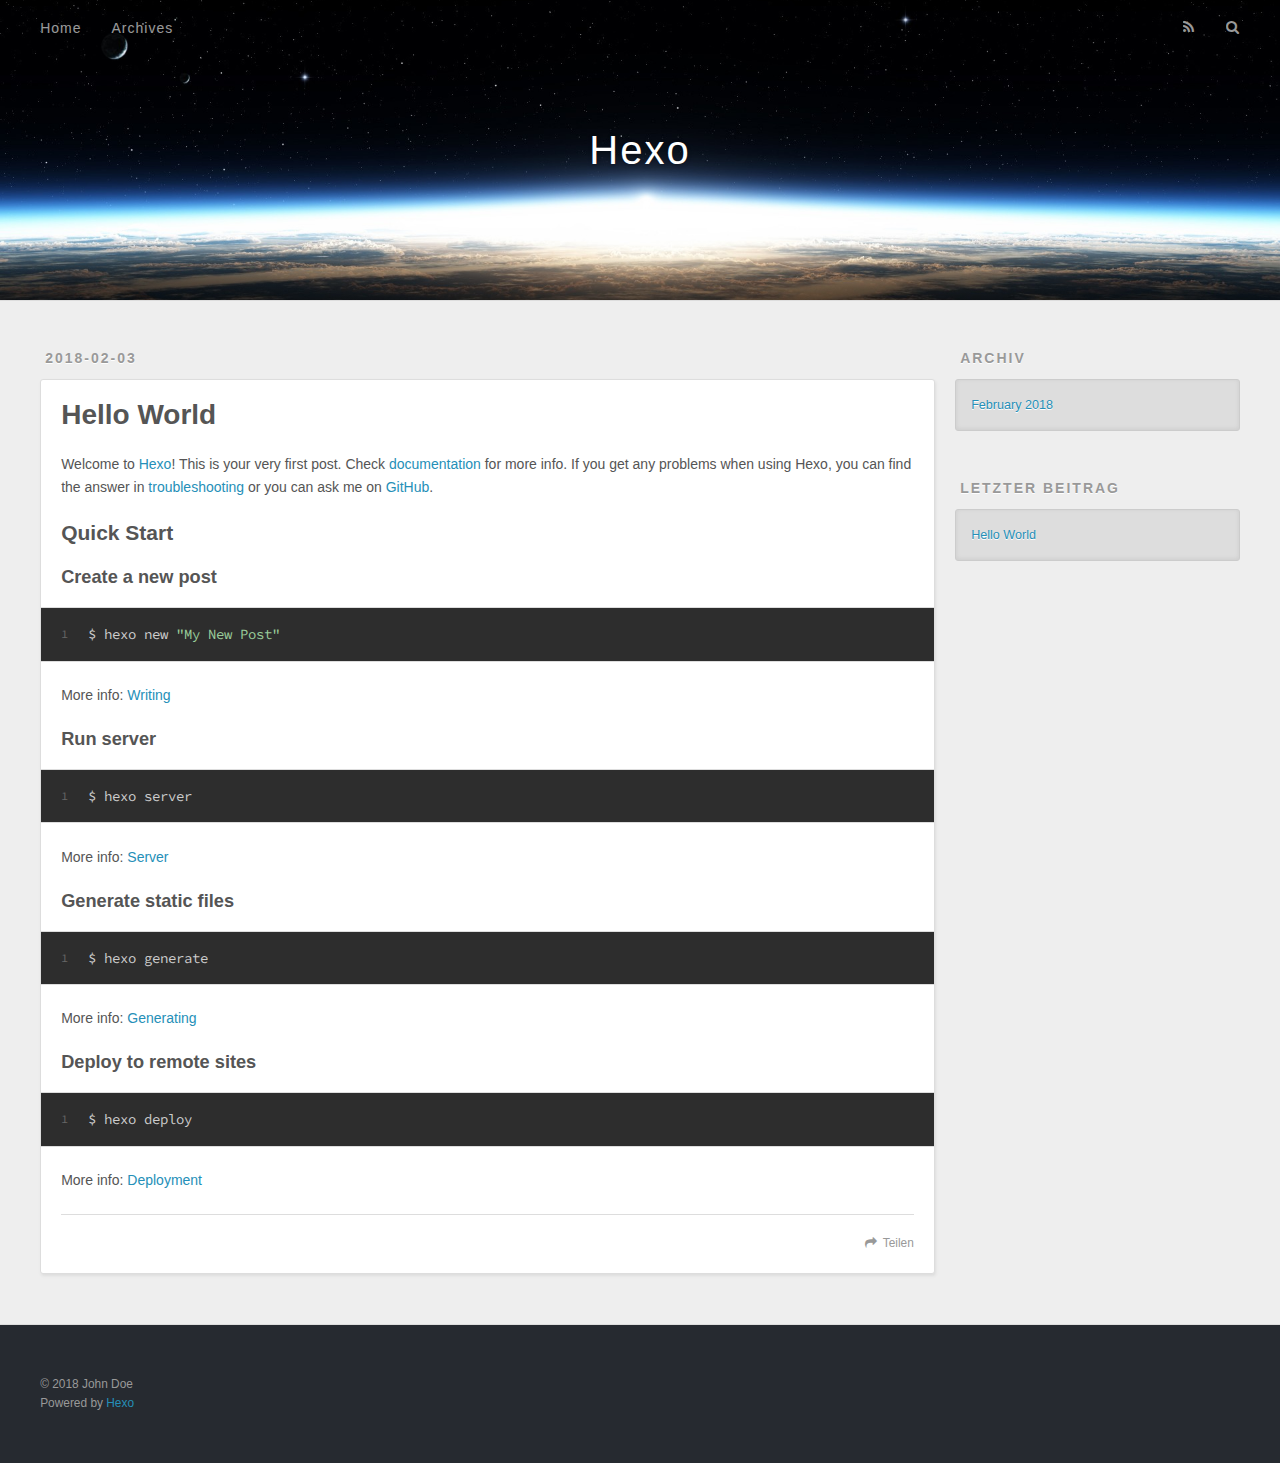
==== index.html @ f06f79c6 "Site updated: 2018-02-03 17:40:08" ====
<!DOCTYPE html>
<html>
<head>
  <meta charset="utf-8">
  

  
  <title>Hexo</title>
  <meta name="viewport" content="width=device-width, initial-scale=1, maximum-scale=1">
  <meta property="og:type" content="website">
<meta property="og:title" content="Hexo">
<meta property="og:url" content="http://yoursite.com/index.html">
<meta property="og:site_name" content="Hexo">
<meta name="twitter:card" content="summary">
<meta name="twitter:title" content="Hexo">
  
    <link rel="alternate" href="/atom.xml" title="Hexo" type="application/atom+xml">
  
  
    <link rel="icon" href="/favicon.png">
  
  
    <link href="//fonts.googleapis.com/css?family=Source+Code+Pro" rel="stylesheet" type="text/css">
  
  <link rel="stylesheet" href="/css/style.css">
</head>

<body>
  <div id="container">
    <div id="wrap">
      <header id="header">
  <div id="banner"></div>
  <div id="header-outer" class="outer">
    <div id="header-title" class="inner">
      <h1 id="logo-wrap">
        <a href="/" id="logo">Hexo</a>
      </h1>
      
    </div>
    <div id="header-inner" class="inner">
      <nav id="main-nav">
        <a id="main-nav-toggle" class="nav-icon"></a>
        
          <a class="main-nav-link" href="/">Home</a>
        
          <a class="main-nav-link" href="/archives">Archives</a>
        
      </nav>
      <nav id="sub-nav">
        
          <a id="nav-rss-link" class="nav-icon" href="/atom.xml" title="RSS Feed"></a>
        
        <a id="nav-search-btn" class="nav-icon" title="Suche"></a>
      </nav>
      <div id="search-form-wrap">
        <form action="//google.com/search" method="get" accept-charset="UTF-8" class="search-form"><input type="search" name="q" class="search-form-input" placeholder="Search"><button type="submit" class="search-form-submit">&#xF002;</button><input type="hidden" name="sitesearch" value="http://yoursite.com"></form>
      </div>
    </div>
  </div>
</header>
      <div class="outer">
        <section id="main">
  
    <article id="post-hello-world" class="article article-type-post" itemscope itemprop="blogPost">
  <div class="article-meta">
    <a href="/2018/02/03/hello-world/" class="article-date">
  <time datetime="2018-02-03T09:20:30.586Z" itemprop="datePublished">2018-02-03</time>
</a>
    
  </div>
  <div class="article-inner">
    
    
      <header class="article-header">
        
  
    <h1 itemprop="name">
      <a class="article-title" href="/2018/02/03/hello-world/">Hello World</a>
    </h1>
  

      </header>
    
    <div class="article-entry" itemprop="articleBody">
      
        <p>Welcome to <a href="https://hexo.io/" target="_blank" rel="noopener">Hexo</a>! This is your very first post. Check <a href="https://hexo.io/docs/" target="_blank" rel="noopener">documentation</a> for more info. If you get any problems when using Hexo, you can find the answer in <a href="https://hexo.io/docs/troubleshooting.html" target="_blank" rel="noopener">troubleshooting</a> or you can ask me on <a href="https://github.com/hexojs/hexo/issues" target="_blank" rel="noopener">GitHub</a>.</p>
<h2 id="Quick-Start"><a href="#Quick-Start" class="headerlink" title="Quick Start"></a>Quick Start</h2><h3 id="Create-a-new-post"><a href="#Create-a-new-post" class="headerlink" title="Create a new post"></a>Create a new post</h3><figure class="highlight bash"><table><tr><td class="gutter"><pre><span class="line">1</span><br></pre></td><td class="code"><pre><span class="line">$ hexo new <span class="string">"My New Post"</span></span><br></pre></td></tr></table></figure>
<p>More info: <a href="https://hexo.io/docs/writing.html" target="_blank" rel="noopener">Writing</a></p>
<h3 id="Run-server"><a href="#Run-server" class="headerlink" title="Run server"></a>Run server</h3><figure class="highlight bash"><table><tr><td class="gutter"><pre><span class="line">1</span><br></pre></td><td class="code"><pre><span class="line">$ hexo server</span><br></pre></td></tr></table></figure>
<p>More info: <a href="https://hexo.io/docs/server.html" target="_blank" rel="noopener">Server</a></p>
<h3 id="Generate-static-files"><a href="#Generate-static-files" class="headerlink" title="Generate static files"></a>Generate static files</h3><figure class="highlight bash"><table><tr><td class="gutter"><pre><span class="line">1</span><br></pre></td><td class="code"><pre><span class="line">$ hexo generate</span><br></pre></td></tr></table></figure>
<p>More info: <a href="https://hexo.io/docs/generating.html" target="_blank" rel="noopener">Generating</a></p>
<h3 id="Deploy-to-remote-sites"><a href="#Deploy-to-remote-sites" class="headerlink" title="Deploy to remote sites"></a>Deploy to remote sites</h3><figure class="highlight bash"><table><tr><td class="gutter"><pre><span class="line">1</span><br></pre></td><td class="code"><pre><span class="line">$ hexo deploy</span><br></pre></td></tr></table></figure>
<p>More info: <a href="https://hexo.io/docs/deployment.html" target="_blank" rel="noopener">Deployment</a></p>

      
    </div>
    <footer class="article-footer">
      <a data-url="http://yoursite.com/2018/02/03/hello-world/" data-id="cjd75q6lb0000qj3st5t9g2oo" class="article-share-link">Teilen</a>
      
      
    </footer>
  </div>
  
</article>


  


</section>
        
          <aside id="sidebar">
  
    

  
    

  
    
  
    
  <div class="widget-wrap">
    <h3 class="widget-title">Archiv</h3>
    <div class="widget">
      <ul class="archive-list"><li class="archive-list-item"><a class="archive-list-link" href="/archives/2018/02/">February 2018</a></li></ul>
    </div>
  </div>


  
    
  <div class="widget-wrap">
    <h3 class="widget-title">letzter Beitrag</h3>
    <div class="widget">
      <ul>
        
          <li>
            <a href="/2018/02/03/hello-world/">Hello World</a>
          </li>
        
      </ul>
    </div>
  </div>

  
</aside>
        
      </div>
      <footer id="footer">
  
  <div class="outer">
    <div id="footer-info" class="inner">
      &copy; 2018 John Doe<br>
      Powered by <a href="http://hexo.io/" target="_blank">Hexo</a>
    </div>
  </div>
</footer>
    </div>
    <nav id="mobile-nav">
  
    <a href="/" class="mobile-nav-link">Home</a>
  
    <a href="/archives" class="mobile-nav-link">Archives</a>
  
</nav>
    

<script src="//ajax.googleapis.com/ajax/libs/jquery/2.0.3/jquery.min.js"></script>


  <link rel="stylesheet" href="/fancybox/jquery.fancybox.css">
  <script src="/fancybox/jquery.fancybox.pack.js"></script>


<script src="/js/script.js"></script>



  </div>
</body>
</html>
---- css/style.css ----
body {
  width: 100%;
}
body:before,
body:after {
  content: "";
  display: table;
}
body:after {
  clear: both;
}
html,
body,
div,
span,
applet,
object,
iframe,
h1,
h2,
h3,
h4,
h5,
h6,
p,
blockquote,
pre,
a,
abbr,
acronym,
address,
big,
cite,
code,
del,
dfn,
em,
img,
ins,
kbd,
q,
s,
samp,
small,
strike,
strong,
sub,
sup,
tt,
var,
dl,
dt,
dd,
ol,
ul,
li,
fieldset,
form,
label,
legend,
table,
caption,
tbody,
tfoot,
thead,
tr,
th,
td {
  margin: 0;
  padding: 0;
  border: 0;
  outline: 0;
  font-weight: inherit;
  font-style: inherit;
  font-family: inherit;
  font-size: 100%;
  vertical-align: baseline;
}
body {
  line-height: 1;
  color: #000;
  background: #fff;
}
ol,
ul {
  list-style: none;
}
table {
  border-collapse: separate;
  border-spacing: 0;
  vertical-align: middle;
}
caption,
th,
td {
  text-align: left;
  font-weight: normal;
  vertical-align: middle;
}
a img {
  border: none;
}
input,
button {
  margin: 0;
  padding: 0;
}
input::-moz-focus-inner,
button::-moz-focus-inner {
  border: 0;
  padding: 0;
}
@font-face {
  font-family: FontAwesome;
  font-style: normal;
  font-weight: normal;
  src: url("fonts/fontawesome-webfont.eot?v=#4.0.3");
  src: url("fonts/fontawesome-webfont.eot?#iefix&v=#4.0.3") format("embedded-opentype"), url("fonts/fontawesome-webfont.woff?v=#4.0.3") format("woff"), url("fonts/fontawesome-webfont.ttf?v=#4.0.3") format("truetype"), url("fonts/fontawesome-webfont.svg#fontawesomeregular?v=#4.0.3") format("svg");
}
html,
body,
#container {
  height: 100%;
}
body {
  background: #eee;
  font: 14px -apple-system, BlinkMacSystemFont, "Segoe UI", "Roboto", "Oxygen", "Ubuntu", "Cantarell", "Fira Sans", "Droid Sans", "Helvetica Neue", sans-serif;
  -webkit-text-size-adjust: 100%;
}
.outer {
  max-width: 1220px;
  margin: 0 auto;
  padding: 0 20px;
}
.outer:before,
.outer:after {
  content: "";
  display: table;
}
.outer:after {
  clear: both;
}
.inner {
  display: inline;
  float: left;
  width: 98.33333333333333%;
  margin: 0 0.833333333333333%;
}
.left,
.alignleft {
  float: left;
}
.right,
.alignright {
  float: right;
}
.clear {
  clear: both;
}
#container {
  position: relative;
}
.mobile-nav-on {
  overflow: hidden;
}
#wrap {
  height: 100%;
  width: 100%;
  position: absolute;
  top: 0;
  left: 0;
  -webkit-transition: 0.2s ease-out;
  -moz-transition: 0.2s ease-out;
  -ms-transition: 0.2s ease-out;
  transition: 0.2s ease-out;
  z-index: 1;
  background: #eee;
}
.mobile-nav-on #wrap {
  left: 280px;
}
@media screen and (min-width: 768px) {
  #main {
    display: inline;
    float: left;
    width: 73.33333333333333%;
    margin: 0 0.833333333333333%;
  }
}
.article-date,
.article-category-link,
.archive-year,
.widget-title {
  text-decoration: none;
  text-transform: uppercase;
  letter-spacing: 2px;
  color: #999;
  margin-bottom: 1em;
  margin-left: 5px;
  line-height: 1em;
  text-shadow: 0 1px #fff;
  font-weight: bold;
}
.article-inner,
.archive-article-inner {
  background: #fff;
  -webkit-box-shadow: 1px 2px 3px #ddd;
  box-shadow: 1px 2px 3px #ddd;
  border: 1px solid #ddd;
  border-radius: 3px;
}
.article-entry h1,
.widget h1 {
  font-size: 2em;
}
.article-entry h2,
.widget h2 {
  font-size: 1.5em;
}
.article-entry h3,
.widget h3 {
  font-size: 1.3em;
}
.article-entry h4,
.widget h4 {
  font-size: 1.2em;
}
.article-entry h5,
.widget h5 {
  font-size: 1em;
}
.article-entry h6,
.widget h6 {
  font-size: 1em;
  color: #999;
}
.article-entry hr,
.widget hr {
  border: 1px dashed #ddd;
}
.article-entry strong,
.widget strong {
  font-weight: bold;
}
.article-entry em,
.widget em,
.article-entry cite,
.widget cite {
  font-style: italic;
}
.article-entry sup,
.widget sup,
.article-entry sub,
.widget sub {
  font-size: 0.75em;
  line-height: 0;
  position: relative;
  vertical-align: baseline;
}
.article-entry sup,
.widget sup {
  top: -0.5em;
}
.article-entry sub,
.widget sub {
  bottom: -0.2em;
}
.article-entry small,
.widget small {
  font-size: 0.85em;
}
.article-entry acronym,
.widget acronym,
.article-entry abbr,
.widget abbr {
  border-bottom: 1px dotted;
}
.article-entry ul,
.widget ul,
.article-entry ol,
.widget ol,
.article-entry dl,
.widget dl {
  margin: 0 20px;
  line-height: 1.6em;
}
.article-entry ul ul,
.widget ul ul,
.article-entry ol ul,
.widget ol ul,
.article-entry ul ol,
.widget ul ol,
.article-entry ol ol,
.widget ol ol {
  margin-top: 0;
  margin-bottom: 0;
}
.article-entry ul,
.widget ul {
  list-style: disc;
}
.article-entry ol,
.widget ol {
  list-style: decimal;
}
.article-entry dt,
.widget dt {
  font-weight: bold;
}
#header {
  height: 300px;
  position: relative;
  border-bottom: 1px solid #ddd;
}
#header:before,
#header:after {
  content: "";
  position: absolute;
  left: 0;
  right: 0;
  height: 40px;
}
#header:before {
  top: 0;
  background: -webkit-linear-gradient(rgba(0,0,0,0.2), transparent);
  background: -moz-linear-gradient(rgba(0,0,0,0.2), transparent);
  background: -ms-linear-gradient(rgba(0,0,0,0.2), transparent);
  background: linear-gradient(rgba(0,0,0,0.2), transparent);
}
#header:after {
  bottom: 0;
  background: -webkit-linear-gradient(transparent, rgba(0,0,0,0.2));
  background: -moz-linear-gradient(transparent, rgba(0,0,0,0.2));
  background: -ms-linear-gradient(transparent, rgba(0,0,0,0.2));
  background: linear-gradient(transparent, rgba(0,0,0,0.2));
}
#header-outer {
  height: 100%;
  position: relative;
}
#header-inner {
  position: relative;
  overflow: hidden;
}
#banner {
  position: absolute;
  top: 0;
  left: 0;
  width: 100%;
  height: 100%;
  background: url("images/banner.jpg") center #000;
  -webkit-background-size: cover;
  -moz-background-size: cover;
  background-size: cover;
  z-index: -1;
}
#header-title {
  text-align: center;
  height: 40px;
  position: absolute;
  top: 50%;
  left: 0;
  margin-top: -20px;
}
#logo,
#subtitle {
  text-decoration: none;
  color: #fff;
  font-weight: 300;
  text-shadow: 0 1px 4px rgba(0,0,0,0.3);
}
#logo {
  font-size: 40px;
  line-height: 40px;
  letter-spacing: 2px;
}
#subtitle {
  font-size: 16px;
  line-height: 16px;
  letter-spacing: 1px;
}
#subtitle-wrap {
  margin-top: 16px;
}
#main-nav {
  float: left;
  margin-left: -15px;
}
.nav-icon,
.main-nav-link {
  float: left;
  color: #fff;
  opacity: 0.6;
  text-decoration: none;
  text-shadow: 0 1px rgba(0,0,0,0.2);
  -webkit-transition: opacity 0.2s;
  -moz-transition: opacity 0.2s;
  -ms-transition: opacity 0.2s;
  transition: opacity 0.2s;
  display: block;
  padding: 20px 15px;
}
.nav-icon:hover,
.main-nav-link:hover {
  opacity: 1;
}
.nav-icon {
  font-family: FontAwesome;
  text-align: center;
  font-size: 14px;
  width: 14px;
  height: 14px;
  padding: 20px 15px;
  position: relative;
  cursor: pointer;
}
.main-nav-link {
  font-weight: 300;
  letter-spacing: 1px;
}
@media screen and (max-width: 479px) {
  .main-nav-link {
    display: none;
  }
}
#main-nav-toggle {
  display: none;
}
#main-nav-toggle:before {
  content: "\f0c9";
}
@media screen and (max-width: 479px) {
  #main-nav-toggle {
    display: block;
  }
}
#sub-nav {
  float: right;
  margin-right: -15px;
}
#nav-rss-link:before {
  content: "\f09e";
}
#nav-search-btn:before {
  content: "\f002";
}
#search-form-wrap {
  position: absolute;
  top: 15px;
  width: 150px;
  height: 30px;
  right: -150px;
  opacity: 0;
  -webkit-transition: 0.2s ease-out;
  -moz-transition: 0.2s ease-out;
  -ms-transition: 0.2s ease-out;
  transition: 0.2s ease-out;
}
#search-form-wrap.on {
  opacity: 1;
  right: 0;
}
@media screen and (max-width: 479px) {
  #search-form-wrap {
    width: 100%;
    right: -100%;
  }
}
.search-form {
  position: absolute;
  top: 0;
  left: 0;
  right: 0;
  background: #fff;
  padding: 5px 15px;
  border-radius: 15px;
  -webkit-box-shadow: 0 0 10px rgba(0,0,0,0.3);
  box-shadow: 0 0 10px rgba(0,0,0,0.3);
}
.search-form-input {
  border: none;
  background: none;
  color: #555;
  width: 100%;
  font: 13px -apple-system, BlinkMacSystemFont, "Segoe UI", "Roboto", "Oxygen", "Ubuntu", "Cantarell", "Fira Sans", "Droid Sans", "Helvetica Neue", sans-serif;
  outline: none;
}
.search-form-input::-webkit-search-results-decoration,
.search-form-input::-webkit-search-cancel-button {
  -webkit-appearance: none;
}
.search-form-submit {
  position: absolute;
  top: 50%;
  right: 10px;
  margin-top: -7px;
  font: 13px FontAwesome;
  border: none;
  background: none;
  color: #bbb;
  cursor: pointer;
}
.search-form-submit:hover,
.search-form-submit:focus {
  color: #777;
}
.article {
  margin: 50px 0;
}
.article-inner {
  overflow: hidden;
}
.article-meta:before,
.article-meta:after {
  content: "";
  display: table;
}
.article-meta:after {
  clear: both;
}
.article-date {
  float: left;
}
.article-category {
  float: left;
  line-height: 1em;
  color: #ccc;
  text-shadow: 0 1px #fff;
  margin-left: 8px;
}
.article-category:before {
  content: "\2022";
}
.article-category-link {
  margin: 0 12px 1em;
}
.article-header {
  padding: 20px 20px 0;
}
.article-title {
  text-decoration: none;
  font-size: 2em;
  font-weight: bold;
  color: #555;
  line-height: 1.1em;
  -webkit-transition: color 0.2s;
  -moz-transition: color 0.2s;
  -ms-transition: color 0.2s;
  transition: color 0.2s;
}
a.article-title:hover {
  color: #258fb8;
}
.article-entry {
  color: #555;
  padding: 0 20px;
}
.article-entry:before,
.article-entry:after {
  content: "";
  display: table;
}
.article-entry:after {
  clear: both;
}
.article-entry p,
.article-entry table {
  line-height: 1.6em;
  margin: 1.6em 0;
}
.article-entry h1,
.article-entry h2,
.article-entry h3,
.article-entry h4,
.article-entry h5,
.article-entry h6 {
  font-weight: bold;
}
.article-entry h1,
.article-entry h2,
.article-entry h3,
.article-entry h4,
.article-entry h5,
.article-entry h6 {
  line-height: 1.1em;
  margin: 1.1em 0;
}
.article-entry a {
  color: #258fb8;
  text-decoration: none;
}
.article-entry a:hover {
  text-decoration: underline;
}
.article-entry ul,
.article-entry ol,
.article-entry dl {
  margin-top: 1.6em;
  margin-bottom: 1.6em;
}
.article-entry img,
.article-entry video {
  max-width: 100%;
  height: auto;
  display: block;
  margin: auto;
}
.article-entry iframe {
  border: none;
}
.article-entry table {
  width: 100%;
  border-collapse: collapse;
  border-spacing: 0;
}
.article-entry th {
  font-weight: bold;
  border-bottom: 3px solid #ddd;
  padding-bottom: 0.5em;
}
.article-entry td {
  border-bottom: 1px solid #ddd;
  padding: 10px 0;
}
.article-entry blockquote {
  font-family: Georgia, "Times New Roman", serif;
  font-size: 1.4em;
  margin: 1.6em 20px;
  text-align: center;
}
.article-entry blockquote footer {
  font-size: 14px;
  margin: 1.6em 0;
  font-family: -apple-system, BlinkMacSystemFont, "Segoe UI", "Roboto", "Oxygen", "Ubuntu", "Cantarell", "Fira Sans", "Droid Sans", "Helvetica Neue", sans-serif;
}
.article-entry blockquote footer cite:before {
  content: "—";
  padding: 0 0.5em;
}
.article-entry .pullquote {
  text-align: left;
  width: 45%;
  margin: 0;
}
.article-entry .pullquote.left {
  margin-left: 0.5em;
  margin-right: 1em;
}
.article-entry .pullquote.right {
  margin-right: 0.5em;
  margin-left: 1em;
}
.article-entry .caption {
  color: #999;
  display: block;
  font-size: 0.9em;
  margin-top: 0.5em;
  position: relative;
  text-align: center;
}
.article-entry .video-container {
  position: relative;
  padding-top: 56.25%;
  height: 0;
  overflow: hidden;
}
.article-entry .video-container iframe,
.article-entry .video-container object,
.article-entry .video-container embed {
  position: absolute;
  top: 0;
  left: 0;
  width: 100%;
  height: 100%;
  margin-top: 0;
}
.article-more-link a {
  display: inline-block;
  line-height: 1em;
  padding: 6px 15px;
  border-radius: 15px;
  background: #eee;
  color: #999;
  text-shadow: 0 1px #fff;
  text-decoration: none;
}
.article-more-link a:hover {
  background: #258fb8;
  color: #fff;
  text-decoration: none;
  text-shadow: 0 1px #1e7293;
}
.article-footer {
  font-size: 0.85em;
  line-height: 1.6em;
  border-top: 1px solid #ddd;
  padding-top: 1.6em;
  margin: 0 20px 20px;
}
.article-footer:before,
.article-footer:after {
  content: "";
  display: table;
}
.article-footer:after {
  clear: both;
}
.article-footer a {
  color: #999;
  text-decoration: none;
}
.article-footer a:hover {
  color: #555;
}
.article-tag-list-item {
  float: left;
  margin-right: 10px;
}
.article-tag-list-link:before {
  content: "#";
}
.article-comment-link {
  float: right;
}
.article-comment-link:before {
  content: "\f075";
  font-family: FontAwesome;
  padding-right: 8px;
}
.article-share-link {
  cursor: pointer;
  float: right;
  margin-left: 20px;
}
.article-share-link:before {
  content: "\f064";
  font-family: FontAwesome;
  padding-right: 6px;
}
#article-nav {
  position: relative;
}
#article-nav:before,
#article-nav:after {
  content: "";
  display: table;
}
#article-nav:after {
  clear: both;
}
@media screen and (min-width: 768px) {
  #article-nav {
    margin: 50px 0;
  }
  #article-nav:before {
    width: 8px;
    height: 8px;
    position: absolute;
    top: 50%;
    left: 50%;
    margin-top: -4px;
    margin-left: -4px;
    content: "";
    border-radius: 50%;
    background: #ddd;
    -webkit-box-shadow: 0 1px 2px #fff;
    box-shadow: 0 1px 2px #fff;
  }
}
.article-nav-link-wrap {
  text-decoration: none;
  text-shadow: 0 1px #fff;
  color: #999;
  -webkit-box-sizing: border-box;
  -moz-box-sizing: border-box;
  box-sizing: border-box;
  margin-top: 50px;
  text-align: center;
  display: block;
}
.article-nav-link-wrap:hover {
  color: #555;
}
@media screen and (min-width: 768px) {
  .article-nav-link-wrap {
    width: 50%;
    margin-top: 0;
  }
}
@media screen and (min-width: 768px) {
  #article-nav-newer {
    float: left;
    text-align: right;
    padding-right: 20px;
  }
}
@media screen and (min-width: 768px) {
  #article-nav-older {
    float: right;
    text-align: left;
    padding-left: 20px;
  }
}
.article-nav-caption {
  text-transform: uppercase;
  letter-spacing: 2px;
  color: #ddd;
  line-height: 1em;
  font-weight: bold;
}
#article-nav-newer .article-nav-caption {
  margin-right: -2px;
}
.article-nav-title {
  font-size: 0.85em;
  line-height: 1.6em;
  margin-top: 0.5em;
}
.article-share-box {
  position: absolute;
  display: none;
  background: #fff;
  -webkit-box-shadow: 1px 2px 10px rgba(0,0,0,0.2);
  box-shadow: 1px 2px 10px rgba(0,0,0,0.2);
  border-radius: 3px;
  margin-left: -145px;
  overflow: hidden;
  z-index: 1;
}
.article-share-box.on {
  display: block;
}
.article-share-input {
  width: 100%;
  background: none;
  -webkit-box-sizing: border-box;
  -moz-box-sizing: border-box;
  box-sizing: border-box;
  font: 14px -apple-system, BlinkMacSystemFont, "Segoe UI", "Roboto", "Oxygen", "Ubuntu", "Cantarell", "Fira Sans", "Droid Sans", "Helvetica Neue", sans-serif;
  padding: 0 15px;
  color: #555;
  outline: none;
  border: 1px solid #ddd;
  border-radius: 3px 3px 0 0;
  height: 36px;
  line-height: 36px;
}
.article-share-links {
  background: #eee;
}
.article-share-links:before,
.article-share-links:after {
  content: "";
  display: table;
}
.article-share-links:after {
  clear: both;
}
.article-share-twitter,
.article-share-facebook,
.article-share-pinterest,
.article-share-google {
  width: 50px;
  height: 36px;
  display: block;
  float: left;
  position: relative;
  color: #999;
  text-shadow: 0 1px #fff;
}
.article-share-twitter:before,
.article-share-facebook:before,
.article-share-pinterest:before,
.article-share-google:before {
  font-size: 20px;
  font-family: FontAwesome;
  width: 20px;
  height: 20px;
  position: absolute;
  top: 50%;
  left: 50%;
  margin-top: -10px;
  margin-left: -10px;
  text-align: center;
}
.article-share-twitter:hover,
.article-share-facebook:hover,
.article-share-pinterest:hover,
.article-share-google:hover {
  color: #fff;
}
.article-share-twitter:before {
  content: "\f099";
}
.article-share-twitter:hover {
  background: #00aced;
  text-shadow: 0 1px #008abe;
}
.article-share-facebook:before {
  content: "\f09a";
}
.article-share-facebook:hover {
  background: #3b5998;
  text-shadow: 0 1px #2f477a;
}
.article-share-pinterest:before {
  content: "\f0d2";
}
.article-share-pinterest:hover {
  background: #cb2027;
  text-shadow: 0 1px #a21a1f;
}
.article-share-google:before {
  content: "\f0d5";
}
.article-share-google:hover {
  background: #dd4b39;
  text-shadow: 0 1px #be3221;
}
.article-gallery {
  background: #000;
  position: relative;
}
.article-gallery-photos {
  position: relative;
  overflow: hidden;
}
.article-gallery-img {
  display: none;
  max-width: 100%;
}
.article-gallery-img:first-child {
  display: block;
}
.article-gallery-img.loaded {
  position: absolute;
  display: block;
}
.article-gallery-img img {
  display: block;
  max-width: 100%;
  margin: 0 auto;
}
#comments {
  background: #fff;
  -webkit-box-shadow: 1px 2px 3px #ddd;
  box-shadow: 1px 2px 3px #ddd;
  padding: 20px;
  border: 1px solid #ddd;
  border-radius: 3px;
  margin: 50px 0;
}
#comments a {
  color: #258fb8;
}
.archives-wrap {
  margin: 50px 0;
}
.archives:before,
.archives:after {
  content: "";
  display: table;
}
.archives:after {
  clear: both;
}
.archive-year-wrap {
  margin-bottom: 1em;
}
.archives {
  -webkit-column-gap: 10px;
  -moz-column-gap: 10px;
  column-gap: 10px;
}
@media screen and (min-width: 480px) and (max-width: 767px) {
  .archives {
    -webkit-column-count: 2;
    -moz-column-count: 2;
    column-count: 2;
  }
}
@media screen and (min-width: 768px) {
  .archives {
    -webkit-column-count: 3;
    -moz-column-count: 3;
    column-count: 3;
  }
}
.archive-article {
  -webkit-column-break-inside: avoid;
  page-break-inside: avoid;
  overflow: hidden;
  break-inside: avoid-column;
}
.archive-article-inner {
  padding: 10px;
  margin-bottom: 15px;
}
.archive-article-title {
  text-decoration: none;
  font-weight: bold;
  color: #555;
  -webkit-transition: color 0.2s;
  -moz-transition: color 0.2s;
  -ms-transition: color 0.2s;
  transition: color 0.2s;
  line-height: 1.6em;
}
.archive-article-title:hover {
  color: #258fb8;
}
.archive-article-footer {
  margin-top: 1em;
}
.archive-article-date {
  color: #999;
  text-decoration: none;
  font-size: 0.85em;
  line-height: 1em;
  margin-bottom: 0.5em;
  display: block;
}
#page-nav {
  margin: 50px auto;
  background: #fff;
  -webkit-box-shadow: 1px 2px 3px #ddd;
  box-shadow: 1px 2px 3px #ddd;
  border: 1px solid #ddd;
  border-radius: 3px;
  text-align: center;
  color: #999;
  overflow: hidden;
}
#page-nav:before,
#page-nav:after {
  content: "";
  display: table;
}
#page-nav:after {
  clear: both;
}
#page-nav a,
#page-nav span {
  padding: 10px 20px;
  line-height: 1;
  height: 2ex;
}
#page-nav a {
  color: #999;
  text-decoration: none;
}
#page-nav a:hover {
  background: #999;
  color: #fff;
}
#page-nav .prev {
  float: left;
}
#page-nav .next {
  float: right;
}
#page-nav .page-number {
  display: inline-block;
}
@media screen and (max-width: 479px) {
  #page-nav .page-number {
    display: none;
  }
}
#page-nav .current {
  color: #555;
  font-weight: bold;
}
#page-nav .space {
  color: #ddd;
}
#footer {
  background: #262a30;
  padding: 50px 0;
  border-top: 1px solid #ddd;
  color: #999;
}
#footer a {
  color: #258fb8;
  text-decoration: none;
}
#footer a:hover {
  text-decoration: underline;
}
#footer-info {
  line-height: 1.6em;
  font-size: 0.85em;
}
.article-entry pre,
.article-entry .highlight {
  background: #2d2d2d;
  margin: 0 -20px;
  padding: 15px 20px;
  border-style: solid;
  border-color: #ddd;
  border-width: 1px 0;
  overflow: auto;
  color: #ccc;
  line-height: 22.400000000000002px;
}
.article-entry .highlight .gutter pre,
.article-entry .gist .gist-file .gist-data .line-numbers {
  color: #666;
  font-size: 0.85em;
}
.article-entry pre,
.article-entry code {
  font-family: "Source Code Pro", Consolas, Monaco, Menlo, Consolas, monospace;
}
.article-entry code {
  background: #eee;
  text-shadow: 0 1px #fff;
  padding: 0 0.3em;
}
.article-entry pre code {
  background: none;
  text-shadow: none;
  padding: 0;
}
.article-entry .highlight pre {
  border: none;
  margin: 0;
  padding: 0;
}
.article-entry .highlight table {
  margin: 0;
  width: auto;
}
.article-entry .highlight td {
  border: none;
  padding: 0;
}
.article-entry .highlight figcaption {
  font-size: 0.85em;
  color: #999;
  line-height: 1em;
  margin-bottom: 1em;
}
.article-entry .highlight figcaption:before,
.article-entry .highlight figcaption:after {
  content: "";
  display: table;
}
.article-entry .highlight figcaption:after {
  clear: both;
}
.article-entry .highlight figcaption a {
  float: right;
}
.article-entry .highlight .gutter pre {
  text-align: right;
  padding-right: 20px;
}
.article-entry .highlight .line {
  height: 22.400000000000002px;
}
.article-entry .highlight .line.marked {
  background: #515151;
}
.article-entry .gist {
  margin: 0 -20px;
  border-style: solid;
  border-color: #ddd;
  border-width: 1px 0;
  background: #2d2d2d;
  padding: 15px 20px 15px 0;
}
.article-entry .gist .gist-file {
  border: none;
  font-family: "Source Code Pro", Consolas, Monaco, Menlo, Consolas, monospace;
  margin: 0;
}
.article-entry .gist .gist-file .gist-data {
  background: none;
  border: none;
}
.article-entry .gist .gist-file .gist-data .line-numbers {
  background: none;
  border: none;
  padding: 0 20px 0 0;
}
.article-entry .gist .gist-file .gist-data .line-data {
  padding: 0 !important;
}
.article-entry .gist .gist-file .highlight {
  margin: 0;
  padding: 0;
  border: none;
}
.article-entry .gist .gist-file .gist-meta {
  background: #2d2d2d;
  color: #999;
  font: 0.85em -apple-system, BlinkMacSystemFont, "Segoe UI", "Roboto", "Oxygen", "Ubuntu", "Cantarell", "Fira Sans", "Droid Sans", "Helvetica Neue", sans-serif;
  text-shadow: 0 0;
  padding: 0;
  margin-top: 1em;
  margin-left: 20px;
}
.article-entry .gist .gist-file .gist-meta a {
  color: #258fb8;
  font-weight: normal;
}
.article-entry .gist .gist-file .gist-meta a:hover {
  text-decoration: underline;
}
pre .comment,
pre .title {
  color: #999;
}
pre .variable,
pre .attribute,
pre .tag,
pre .regexp,
pre .ruby .constant,
pre .xml .tag .title,
pre .xml .pi,
pre .xml .doctype,
pre .html .doctype,
pre .css .id,
pre .css .class,
pre .css .pseudo {
  color: #f2777a;
}
pre .number,
pre .preprocessor,
pre .built_in,
pre .literal,
pre .params,
pre .constant {
  color: #f99157;
}
pre .class,
pre .ruby .class .title,
pre .css .rules .attribute {
  color: #9c9;
}
pre .string,
pre .value,
pre .inheritance,
pre .header,
pre .ruby .symbol,
pre .xml .cdata {
  color: #9c9;
}
pre .css .hexcolor {
  color: #6cc;
}
pre .function,
pre .python .decorator,
pre .python .title,
pre .ruby .function .title,
pre .ruby .title .keyword,
pre .perl .sub,
pre .javascript .title,
pre .coffeescript .title {
  color: #69c;
}
pre .keyword,
pre .javascript .function {
  color: #c9c;
}
@media screen and (max-width: 479px) {
  #mobile-nav {
    position: absolute;
    top: 0;
    left: 0;
    width: 280px;
    height: 100%;
    background: #191919;
    border-right: 1px solid #fff;
  }
}
@media screen and (max-width: 479px) {
  .mobile-nav-link {
    display: block;
    color: #999;
    text-decoration: none;
    padding: 15px 20px;
    font-weight: bold;
  }
  .mobile-nav-link:hover {
    color: #fff;
  }
}
@media screen and (min-width: 768px) {
  #sidebar {
    display: inline;
    float: left;
    width: 23.333333333333332%;
    margin: 0 0.833333333333333%;
  }
}
.widget-wrap {
  margin: 50px 0;
}
.widget {
  color: #777;
  text-shadow: 0 1px #fff;
  background: #ddd;
  -webkit-box-shadow: 0 -1px 4px #ccc inset;
  box-shadow: 0 -1px 4px #ccc inset;
  border: 1px solid #ccc;
  padding: 15px;
  border-radius: 3px;
}
.widget a {
  color: #258fb8;
  text-decoration: none;
}
.widget a:hover {
  text-decoration: underline;
}
.widget ul ul,
.widget ol ul,
.widget dl ul,
.widget ul ol,
.widget ol ol,
.widget dl ol,
.widget ul dl,
.widget ol dl,
.widget dl dl {
  margin-left: 15px;
  list-style: disc;
}
.widget {
  line-height: 1.6em;
  word-wrap: break-word;
  font-size: 0.9em;
}
.widget ul,
.widget ol {
  list-style: none;
  margin: 0;
}
.widget ul ul,
.widget ol ul,
.widget ul ol,
.widget ol ol {
  margin: 0 20px;
}
.widget ul ul,
.widget ol ul {
  list-style: disc;
}
.widget ul ol,
.widget ol ol {
  list-style: decimal;
}
.category-list-count,
.tag-list-count,
.archive-list-count {
  padding-left: 5px;
  color: #999;
  font-size: 0.85em;
}
.category-list-count:before,
.tag-list-count:before,
.archive-list-count:before {
  content: "(";
}
.category-list-count:after,
.tag-list-count:after,
.archive-list-count:after {
  content: ")";
}
.tagcloud a {
  margin-right: 5px;
  display: inline-block;
}
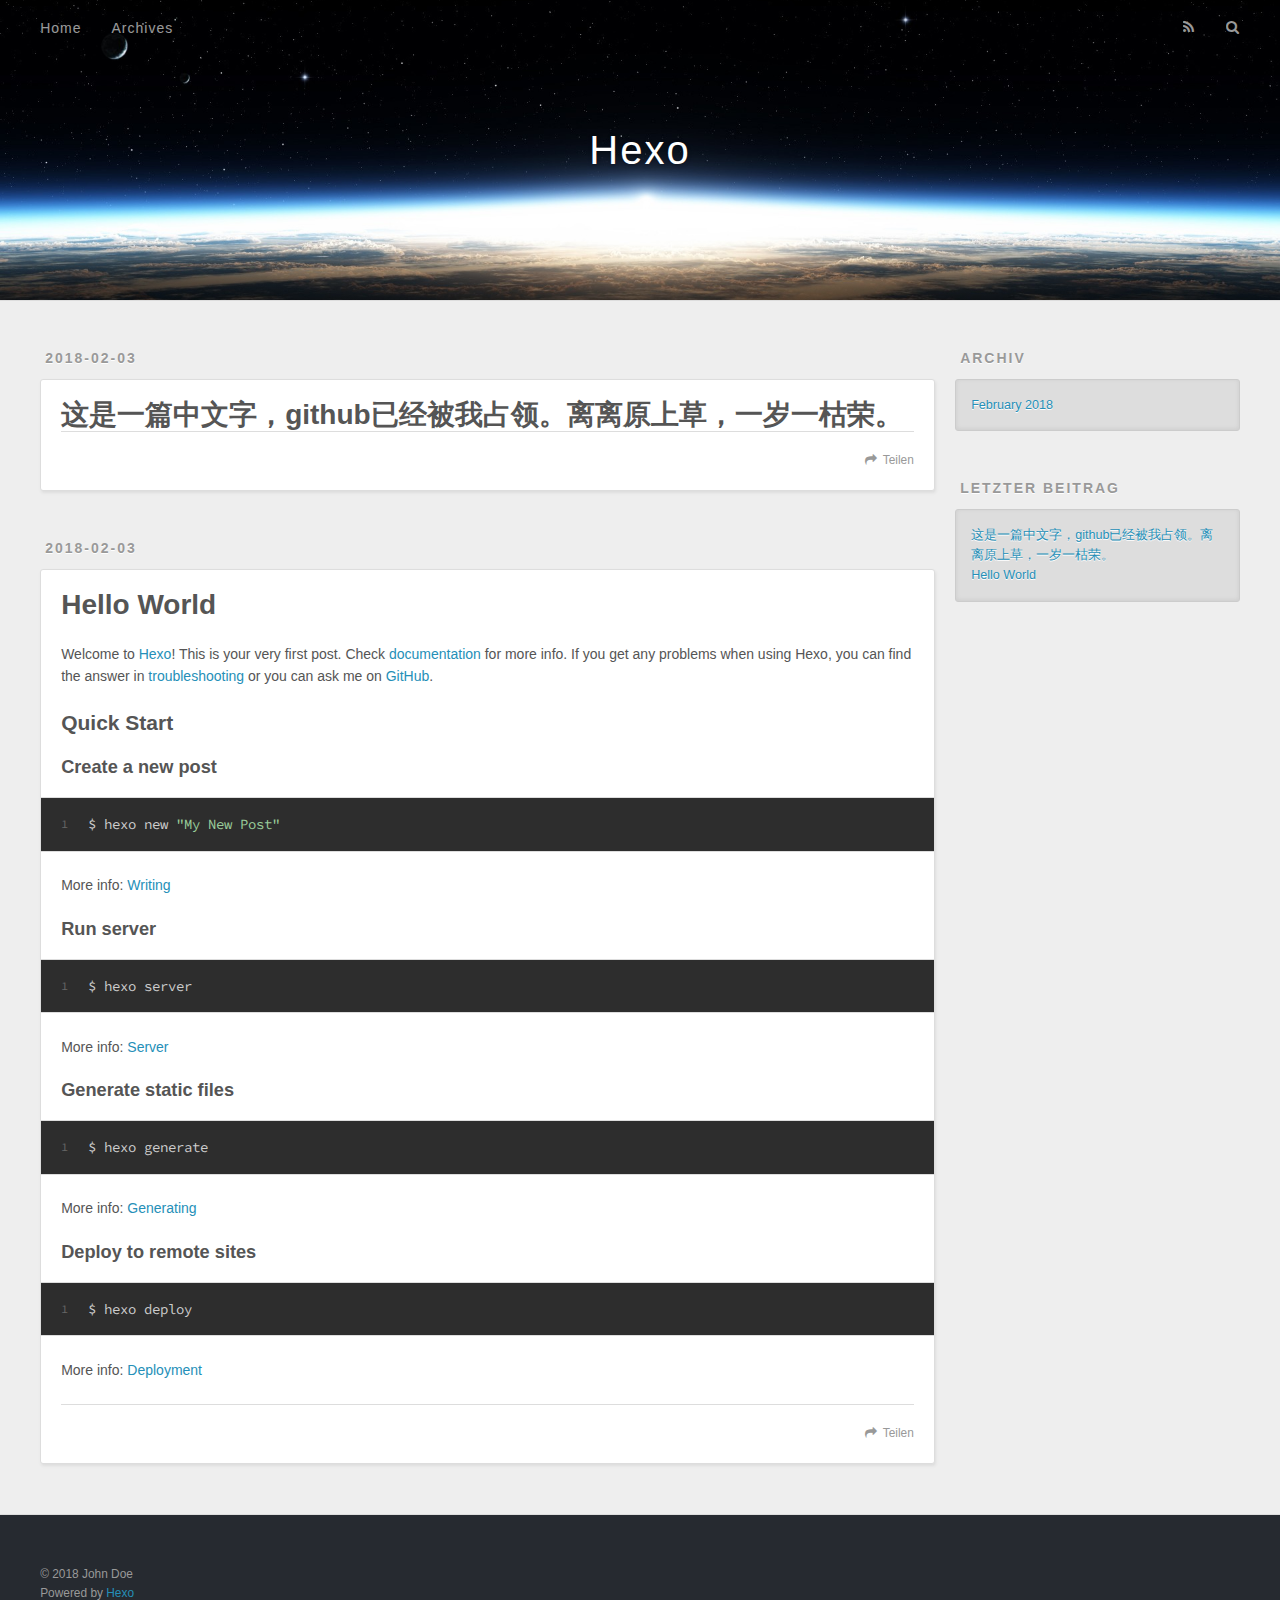
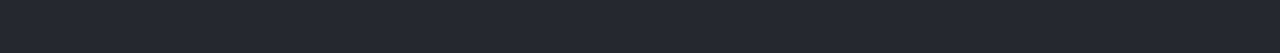
==== commit 9bcabcf8: "Site updated: 2018-02-03 17:43:00" ====
--- a/index.html
+++ b/index.html
@@ -61,6 +61,42 @@
       <div class="outer">
         <section id="main">
   
+    <article id="post-这是一篇中文字，github已经被我占领。离离原上草，一岁一枯荣。" class="article article-type-post" itemscope itemprop="blogPost">
+  <div class="article-meta">
+    <a href="/2018/02/03/这是一篇中文字，github已经被我占领。离离原上草，一岁一枯荣。/" class="article-date">
+  <time datetime="2018-02-03T09:42:41.000Z" itemprop="datePublished">2018-02-03</time>
+</a>
+    
+  </div>
+  <div class="article-inner">
+    
+    
+      <header class="article-header">
+        
+  
+    <h1 itemprop="name">
+      <a class="article-title" href="/2018/02/03/这是一篇中文字，github已经被我占领。离离原上草，一岁一枯荣。/">这是一篇中文字，github已经被我占领。离离原上草，一岁一枯荣。</a>
+    </h1>
+  
+
+      </header>
+    
+    <div class="article-entry" itemprop="articleBody">
+      
+        
+      
+    </div>
+    <footer class="article-footer">
+      <a data-url="http://yoursite.com/2018/02/03/这是一篇中文字，github已经被我占领。离离原上草，一岁一枯荣。/" data-id="cjd76793y0001s93s3skc56w0" class="article-share-link">Teilen</a>
+      
+      
+    </footer>
+  </div>
+  
+</article>
+
+
+  
     <article id="post-hello-world" class="article article-type-post" itemscope itemprop="blogPost">
   <div class="article-meta">
     <a href="/2018/02/03/hello-world/" class="article-date">
@@ -96,7 +132,7 @@
       
     </div>
     <footer class="article-footer">
-      <a data-url="http://yoursite.com/2018/02/03/hello-world/" data-id="cjd75q6lb0000qj3st5t9g2oo" class="article-share-link">Teilen</a>
+      <a data-url="http://yoursite.com/2018/02/03/hello-world/" data-id="cjd76793u0000s93s2qwe32zk" class="article-share-link">Teilen</a>
       
       
     </footer>
@@ -137,6 +173,10 @@
       <ul>
         
           <li>
+            <a href="/2018/02/03/这是一篇中文字，github已经被我占领。离离原上草，一岁一枯荣。/">这是一篇中文字，github已经被我占领。离离原上草，一岁一枯荣。</a>
+          </li>
+        
+          <li>
             <a href="/2018/02/03/hello-world/">Hello World</a>
           </li>
         
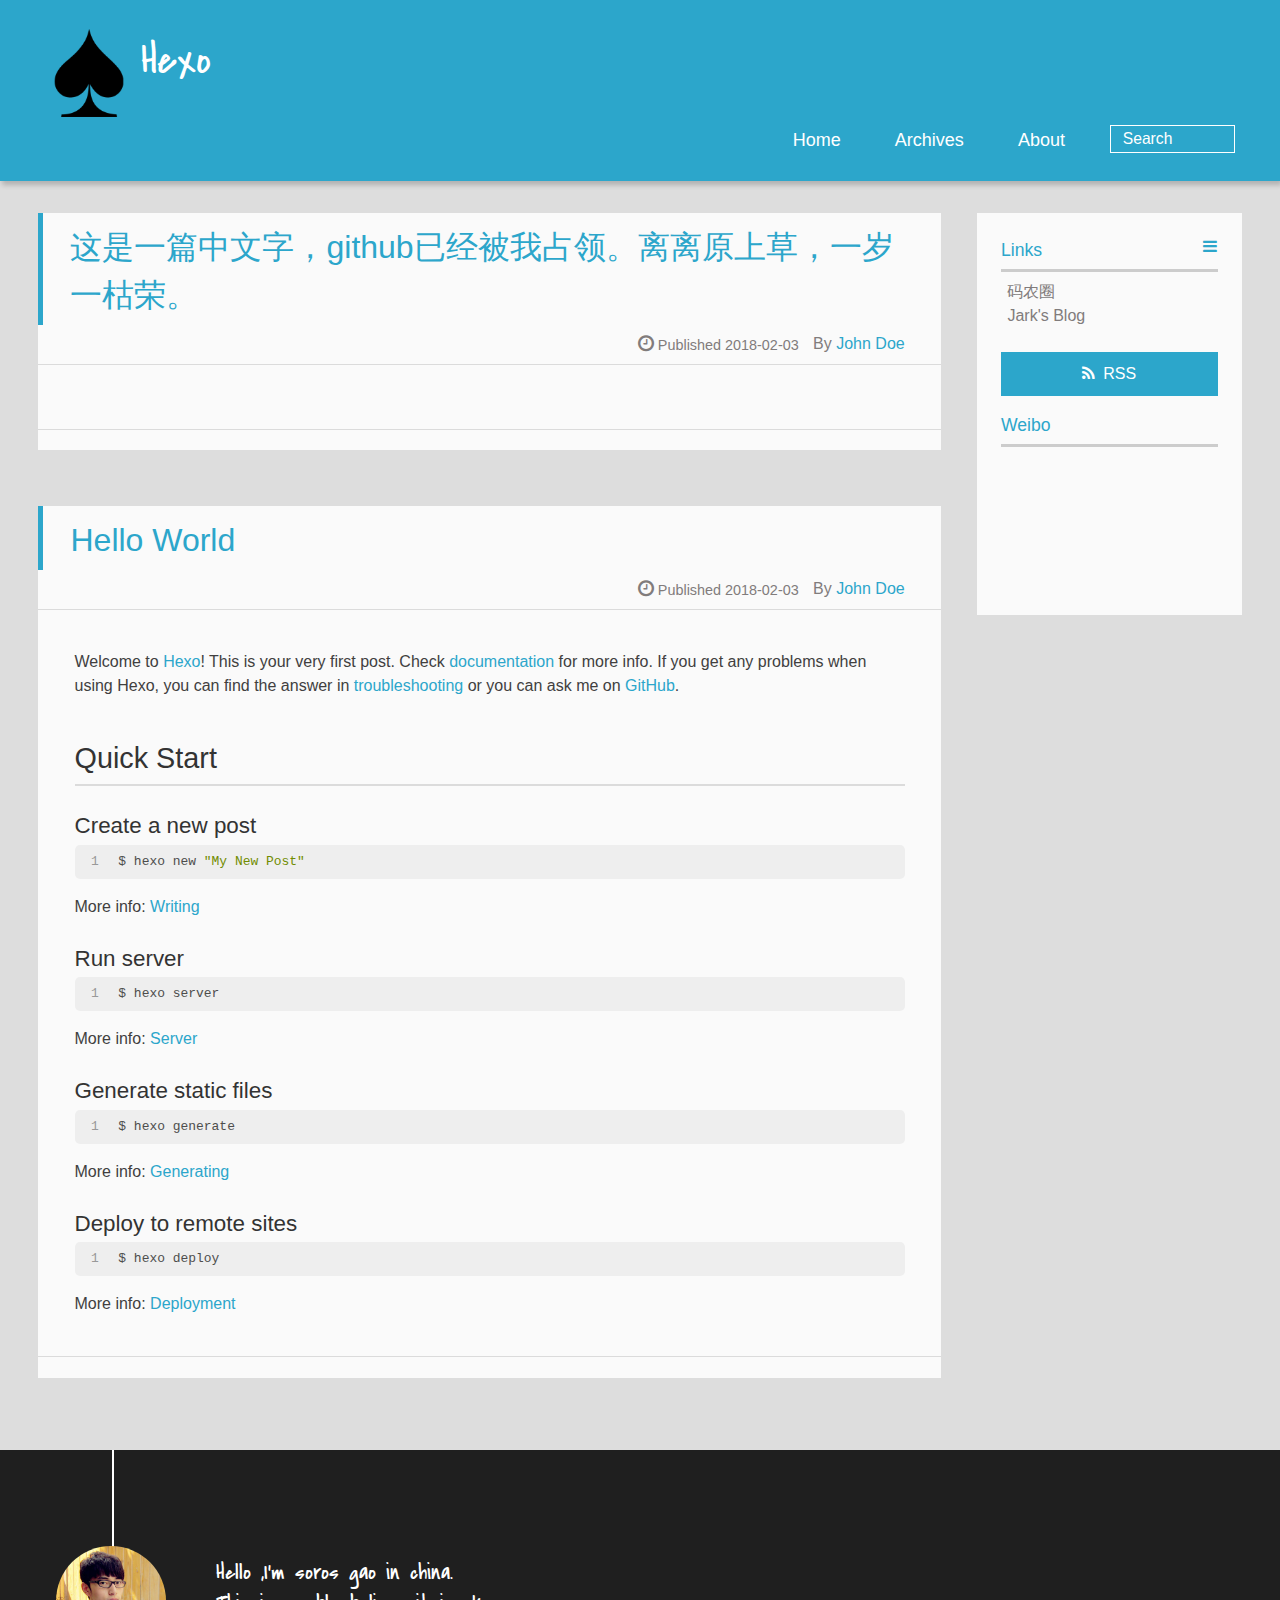
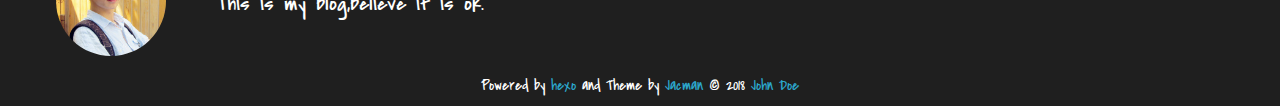
==== commit cd707021: "Site updated: 2018-02-03 22:30:41" ====
--- a/index.html
+++ b/index.html
@@ -1,124 +1,145 @@
-<!DOCTYPE html>
-<html>
+
+ <!DOCTYPE HTML>
+<html >
 <head>
-  <meta charset="utf-8">
-  
-
-  
-  <title>Hexo</title>
-  <meta name="viewport" content="width=device-width, initial-scale=1, maximum-scale=1">
-  <meta property="og:type" content="website">
+  <meta charset="UTF-8">
+  
+    <title>Hexo</title>
+    <meta name="viewport" content="width=device-width, initial-scale=1,user-scalable=no">
+    
+    <meta name="author" content="John Doe">
+    
+
+    
+    <meta property="og:type" content="website">
 <meta property="og:title" content="Hexo">
 <meta property="og:url" content="http://yoursite.com/index.html">
 <meta property="og:site_name" content="Hexo">
 <meta name="twitter:card" content="summary">
 <meta name="twitter:title" content="Hexo">
-  
-    <link rel="alternate" href="/atom.xml" title="Hexo" type="application/atom+xml">
-  
-  
-    <link rel="icon" href="/favicon.png">
-  
-  
-    <link href="//fonts.googleapis.com/css?family=Source+Code+Pro" rel="stylesheet" type="text/css">
-  
-  <link rel="stylesheet" href="/css/style.css">
+
+    
+    <link rel="alternative" href="/atom.xml" title="Hexo" type="application/atom+xml">
+    
+    
+    <link rel="icon" href="/img/favicon.ico">
+    
+    
+    <link rel="apple-touch-icon" href="/img/jacman.jpg">
+    <link rel="apple-touch-icon-precomposed" href="/img/jacman.jpg">
+    
+    <link rel="stylesheet" href="/css/style.css">
 </head>
 
-<body>
-  <div id="container">
-    <div id="wrap">
-      <header id="header">
-  <div id="banner"></div>
-  <div id="header-outer" class="outer">
-    <div id="header-title" class="inner">
-      <h1 id="logo-wrap">
-        <a href="/" id="logo">Hexo</a>
-      </h1>
+  <body>
+    <header>
       
+<div>
+		
+			<div id="imglogo">
+				<a href="/"><img src="/img/logo.png" alt="Hexo" title="Hexo"/></a>
+			</div>
+			
+			<div id="textlogo">
+				<h1 class="site-name"><a href="/" title="Hexo">Hexo</a></h1>
+				<h2 class="blog-motto"></h2>
+			</div>
+			<div class="navbar"><a class="navbutton navmobile" href="#" title="Menu">
+			</a></div>
+			<nav class="animated">
+				<ul>
+					<ul>
+					 
+						<li><a href="/">Home</a></li>
+					
+						<li><a href="/archives">Archives</a></li>
+					
+						<li><a href="/about">About</a></li>
+					
+					<li>
+ 					
+					<form class="search" action="//google.com/search" method="get" accept-charset="utf-8">
+						<label>Search</label>
+						<input type="search" id="search" name="q" autocomplete="off" maxlength="20" placeholder="Search" />
+						<input type="hidden" name="q" value="site:yoursite.com">
+					</form>
+					
+					</li>
+				</ul>
+			</nav>			
+</div>
+    </header>
+    <div id="container">
+      <div id="main">
+
+   
+    
+    <article class="post-expand post" itemprop="articleBody"> 
+        <header class="article-info clearfix">
+  <h1 itemprop="name">
+    
+      <a href="/2018/02/03/这是一篇中文字，github已经被我占领。离离原上草，一岁一枯荣。/" title="这是一篇中文字，github已经被我占领。离离原上草，一岁一枯荣。" itemprop="url">这是一篇中文字，github已经被我占领。离离原上草，一岁一枯荣。</a>
+  </h1>
+  <p class="article-author">By
+       
+		<a href="/about" title="John Doe" target="_blank" itemprop="author">John Doe</a>
+		
+  <p class="article-time">
+    <time datetime="2018-02-03T09:42:41.000Z" itemprop="datePublished"> Published 2018-02-03</time>
+    
+  </p>
+</header>
+    <div class="article-content">
+        
+        
+        
+        
+        <p class="article-more-link">
+          
+       </p>
     </div>
-    <div id="header-inner" class="inner">
-      <nav id="main-nav">
-        <a id="main-nav-toggle" class="nav-icon"></a>
-        
-          <a class="main-nav-link" href="/">Home</a>
-        
-          <a class="main-nav-link" href="/archives">Archives</a>
-        
-      </nav>
-      <nav id="sub-nav">
-        
-          <a id="nav-rss-link" class="nav-icon" href="/atom.xml" title="RSS Feed"></a>
-        
-        <a id="nav-search-btn" class="nav-icon" title="Suche"></a>
-      </nav>
-      <div id="search-form-wrap">
-        <form action="//google.com/search" method="get" accept-charset="UTF-8" class="search-form"><input type="search" name="q" class="search-form-input" placeholder="Search"><button type="submit" class="search-form-submit">&#xF002;</button><input type="hidden" name="sitesearch" value="http://yoursite.com"></form>
-      </div>
-    </div>
-  </div>
+    <footer class="article-footer clearfix">
+<div class="article-catetags">
+
+
+</div>
+
+
+
+
+<div class="comments-count">
+	
+</div>
+
+</footer>
+
+
+    </article>
+
+
+
+
+
+
+   
+    
+    <article class="post-expand post" itemprop="articleBody"> 
+        <header class="article-info clearfix">
+  <h1 itemprop="name">
+    
+      <a href="/2018/02/03/hello-world/" title="Hello World" itemprop="url">Hello World</a>
+  </h1>
+  <p class="article-author">By
+       
+		<a href="/about" title="John Doe" target="_blank" itemprop="author">John Doe</a>
+		
+  <p class="article-time">
+    <time datetime="2018-02-03T09:20:30.586Z" itemprop="datePublished"> Published 2018-02-03</time>
+    
+  </p>
 </header>
-      <div class="outer">
-        <section id="main">
-  
-    <article id="post-这是一篇中文字，github已经被我占领。离离原上草，一岁一枯荣。" class="article article-type-post" itemscope itemprop="blogPost">
-  <div class="article-meta">
-    <a href="/2018/02/03/这是一篇中文字，github已经被我占领。离离原上草，一岁一枯荣。/" class="article-date">
-  <time datetime="2018-02-03T09:42:41.000Z" itemprop="datePublished">2018-02-03</time>
-</a>
-    
-  </div>
-  <div class="article-inner">
-    
-    
-      <header class="article-header">
-        
-  
-    <h1 itemprop="name">
-      <a class="article-title" href="/2018/02/03/这是一篇中文字，github已经被我占领。离离原上草，一岁一枯荣。/">这是一篇中文字，github已经被我占领。离离原上草，一岁一枯荣。</a>
-    </h1>
-  
-
-      </header>
-    
-    <div class="article-entry" itemprop="articleBody">
-      
-        
-      
-    </div>
-    <footer class="article-footer">
-      <a data-url="http://yoursite.com/2018/02/03/这是一篇中文字，github已经被我占领。离离原上草，一岁一枯荣。/" data-id="cjd76793y0001s93s3skc56w0" class="article-share-link">Teilen</a>
-      
-      
-    </footer>
-  </div>
-  
-</article>
-
-
-  
-    <article id="post-hello-world" class="article article-type-post" itemscope itemprop="blogPost">
-  <div class="article-meta">
-    <a href="/2018/02/03/hello-world/" class="article-date">
-  <time datetime="2018-02-03T09:20:30.586Z" itemprop="datePublished">2018-02-03</time>
-</a>
-    
-  </div>
-  <div class="article-inner">
-    
-    
-      <header class="article-header">
-        
-  
-    <h1 itemprop="name">
-      <a class="article-title" href="/2018/02/03/hello-world/">Hello World</a>
-    </h1>
-  
-
-      </header>
-    
-    <div class="article-entry" itemprop="articleBody">
-      
+    <div class="article-content">
+        
         <p>Welcome to <a href="https://hexo.io/" target="_blank" rel="noopener">Hexo</a>! This is your very first post. Check <a href="https://hexo.io/docs/" target="_blank" rel="noopener">documentation</a> for more info. If you get any problems when using Hexo, you can find the answer in <a href="https://hexo.io/docs/troubleshooting.html" target="_blank" rel="noopener">troubleshooting</a> or you can ask me on <a href="https://github.com/hexojs/hexo/issues" target="_blank" rel="noopener">GitHub</a>.</p>
 <h2 id="Quick-Start"><a href="#Quick-Start" class="headerlink" title="Quick Start"></a>Quick Start</h2><h3 id="Create-a-new-post"><a href="#Create-a-new-post" class="headerlink" title="Create a new post"></a>Create a new post</h3><figure class="highlight bash"><table><tr><td class="gutter"><pre><span class="line">1</span><br></pre></td><td class="code"><pre><span class="line">$ hexo new <span class="string">"My New Post"</span></span><br></pre></td></tr></table></figure>
 <p>More info: <a href="https://hexo.io/docs/writing.html" target="_blank" rel="noopener">Writing</a></p>
@@ -129,95 +150,242 @@
 <h3 id="Deploy-to-remote-sites"><a href="#Deploy-to-remote-sites" class="headerlink" title="Deploy to remote sites"></a>Deploy to remote sites</h3><figure class="highlight bash"><table><tr><td class="gutter"><pre><span class="line">1</span><br></pre></td><td class="code"><pre><span class="line">$ hexo deploy</span><br></pre></td></tr></table></figure>
 <p>More info: <a href="https://hexo.io/docs/deployment.html" target="_blank" rel="noopener">Deployment</a></p>
 
-      
+        
+        
+        <p class="article-more-link">
+          
+       </p>
     </div>
-    <footer class="article-footer">
-      <a data-url="http://yoursite.com/2018/02/03/hello-world/" data-id="cjd76793u0000s93s2qwe32zk" class="article-share-link">Teilen</a>
-      
-      
-    </footer>
-  </div>
-  
-</article>
-
-
-  
-
-
-</section>
-        
-          <aside id="sidebar">
-  
-    
-
-  
-    
-
-  
-    
-  
-    
-  <div class="widget-wrap">
-    <h3 class="widget-title">Archiv</h3>
-    <div class="widget">
-      <ul class="archive-list"><li class="archive-list-item"><a class="archive-list-link" href="/archives/2018/02/">February 2018</a></li></ul>
+    <footer class="article-footer clearfix">
+<div class="article-catetags">
+
+
+</div>
+
+
+
+
+<div class="comments-count">
+	
+</div>
+
+</footer>
+
+
+    </article>
+
+
+
+
+
+
+
+</div>
+      <div class="openaside"><a class="navbutton" href="#" title="Show Sidebar"></a></div>
+
+<div id="asidepart">
+<div class="closeaside"><a class="closebutton" href="#" title="Hide Sidebar"></a></div>
+<aside class="clearfix">
+
+  
+
+
+  
+
+  
+
+  <div class="linkslist">
+  <p class="asidetitle">Links</p>
+    <ul>
+        
+          <li>
+            
+            	<a href="https://coderq.com" target="_blank" title="一个面向程序员交流分享的新一代社区">码农圈</a>
+            
+          </li>
+        
+          <li>
+            
+            	<a href="http://wuchong.me" target="_blank" title="Jark&#39;s Blog">Jark&#39;s Blog</a>
+            
+          </li>
+        
+    </ul>
+</div>
+
+  
+
+
+  <div class="rsspart">
+	<a href="/atom.xml" target="_blank" title="rss">RSS</a>
+</div>
+
+  <div class="weiboshow">
+  <p class="asidetitle">Weibo</p>
+    <iframe width="100%" height="119" class="share_self"  frameborder="0" scrolling="no" src="http://widget.weibo.com/weiboshow/index.php?language=&width=0&height=119&fansRow=2&ptype=1&speed=0&skin=9&isTitle=1&noborder=1&isWeibo=0&isFans=0&uid=&verifier=0&dpc=1"></iframe>
+</div>
+
+
+</aside>
+</div>
     </div>
-  </div>
-
-
-  
-    
-  <div class="widget-wrap">
-    <h3 class="widget-title">letzter Beitrag</h3>
-    <div class="widget">
-      <ul>
-        
-          <li>
-            <a href="/2018/02/03/这是一篇中文字，github已经被我占领。离离原上草，一岁一枯荣。/">这是一篇中文字，github已经被我占领。离离原上草，一岁一枯荣。</a>
-          </li>
-        
-          <li>
-            <a href="/2018/02/03/hello-world/">Hello World</a>
-          </li>
-        
-      </ul>
-    </div>
-  </div>
-
-  
-</aside>
-        
-      </div>
-      <footer id="footer">
-  
-  <div class="outer">
-    <div id="footer-info" class="inner">
-      &copy; 2018 John Doe<br>
-      Powered by <a href="http://hexo.io/" target="_blank">Hexo</a>
-    </div>
-  </div>
+    <footer><div id="footer" >
+	
+	<div class="line">
+		<span></span>
+		<div class="author"></div>
+	</div>
+	
+	
+	<section class="info">
+		<p> Hello ,I&#39;m soros gao in china. <br/>
+			This is my blog,believe it is ok.</p>
+	</section>
+	 
+	<div class="social-font" class="clearfix">
+		
+		
+		
+		
+		
+		
+		
+		
+		
+		
+	</div>
+			
+		
+
+		<p class="copyright">
+		Powered by <a href="http://hexo.io" target="_blank" title="hexo">hexo</a> and Theme by <a href="https://github.com/wuchong/jacman" target="_blank" title="Jacman">Jacman</a> © 2018 
+		
+		<a href="/about" target="_blank" title="John Doe">John Doe</a>
+		
+		
+		</p>
+</div>
 </footer>
-    </div>
-    <nav id="mobile-nav">
-  
-    <a href="/" class="mobile-nav-link">Home</a>
-  
-    <a href="/archives" class="mobile-nav-link">Archives</a>
-  
-</nav>
-    
-
-<script src="//ajax.googleapis.com/ajax/libs/jquery/2.0.3/jquery.min.js"></script>
-
-
-  <link rel="stylesheet" href="/fancybox/jquery.fancybox.css">
-  <script src="/fancybox/jquery.fancybox.pack.js"></script>
-
-
-<script src="/js/script.js"></script>
-
-
-
-  </div>
-</body>
-</html>+    <script src="/js/jquery-2.0.3.min.js"></script>
+<script src="/js/jquery.imagesloaded.min.js"></script>
+<script src="/js/gallery.js"></script>
+<script src="/js/jquery.qrcode-0.12.0.min.js"></script>
+
+<script type="text/javascript">
+$(document).ready(function(){ 
+  $('.navbar').click(function(){
+    $('header nav').toggleClass('shownav');
+  });
+  var myWidth = 0;
+  function getSize(){
+    if( typeof( window.innerWidth ) == 'number' ) {
+      myWidth = window.innerWidth;
+    } else if( document.documentElement && document.documentElement.clientWidth) {
+      myWidth = document.documentElement.clientWidth;
+    };
+  };
+  var m = $('#main'),
+      a = $('#asidepart'),
+      c = $('.closeaside'),
+      o = $('.openaside');
+  c.click(function(){
+    a.addClass('fadeOut').css('display', 'none');
+    o.css('display', 'block').addClass('fadeIn');
+    m.addClass('moveMain');
+  });
+  o.click(function(){
+    o.css('display', 'none').removeClass('beforeFadeIn');
+    a.css('display', 'block').removeClass('fadeOut').addClass('fadeIn');      
+    m.removeClass('moveMain');
+  });
+  $(window).scroll(function(){
+    o.css("top",Math.max(80,260-$(this).scrollTop()));
+  });
+  
+  $(window).resize(function(){
+    getSize(); 
+    if (myWidth >= 1024) {
+      $('header nav').removeClass('shownav');
+    }else{
+      m.removeClass('moveMain');
+      a.css('display', 'block').removeClass('fadeOut');
+      o.css('display', 'none');
+        
+    }
+  });
+});
+</script>
+
+
+
+
+
+
+
+
+
+
+
+
+<link rel="stylesheet" href="/fancybox/jquery.fancybox.css" media="screen" type="text/css">
+<script src="/fancybox/jquery.fancybox.pack.js"></script>
+<script type="text/javascript">
+$(document).ready(function(){ 
+  $('.article-content').each(function(i){
+    $(this).find('img').each(function(){
+      if ($(this).parent().hasClass('fancybox')) return;
+      var alt = this.alt;
+      if (alt) $(this).after('<span class="caption">' + alt + '</span>');
+      $(this).wrap('<a href="' + this.src + '" title="' + alt + '" class="fancybox"></a>');
+    });
+    $(this).find('.fancybox').each(function(){
+      $(this).attr('rel', 'article' + i);
+    });
+  });
+  if($.fancybox){
+    $('.fancybox').fancybox();
+  }
+}); 
+</script>
+
+
+
+<!-- Analytics Begin -->
+
+
+
+<script>
+var _hmt = _hmt || [];
+(function() {
+  var hm = document.createElement("script");
+  hm.src = "//hm.baidu.com/hm.js?e6d1f421bbc9962127a50488f9ed37d1";
+  var s = document.getElementsByTagName("script")[0]; 
+  s.parentNode.insertBefore(hm, s);
+})();
+</script>
+
+
+
+<!-- Analytics End -->
+
+<!-- Totop Begin -->
+
+	<div id="totop">
+	<a title="Back to Top"><img src="/img/scrollup.png"/></a>
+	</div>
+	<script src="/js/totop.js"></script>
+
+<!-- Totop End -->
+
+<!-- MathJax Begin -->
+<!-- mathjax config similar to math.stackexchange -->
+
+
+<!-- MathJax End -->
+
+<!-- Tiny_search Begin -->
+
+<!-- Tiny_search End -->
+
+  </body>
+ </html>
--- a/css/style.css
+++ b/css/style.css
@@ -1,14 +1,3 @@
-body {
-  width: 100%;
-}
-body:before,
-body:after {
-  content: "";
-  display: table;
-}
-body:after {
-  clear: both;
-}
 html,
 body,
 div,
@@ -100,6 +89,100 @@
 a img {
   border: none;
 }
+/* custom Font*/
+@font-face {
+  font-family: "covered_by_your_graceregular";
+  font-weight: normal;
+  font-style: normal;
+  src: url("../font/coveredbyyourgrace-webfont.eot");
+  src: url("../font/coveredbyyourgrace-webfont.eot?#iefix") format('embedded-opentype'), url("../font/coveredbyyourgrace-webfont.svg#covered_by_your_graceregular") format('svg'), url("../font/coveredbyyourgrace-webfont.woff") format('woff'), url("../font/coveredbyyourgrace-webfont.ttf") format('truetype');
+}
+/* icon Font */
+@font-face {
+  font-family: "FontAwesome";
+  font-style: normal;
+  font-weight: normal;
+  src: url("../font/fontawesome-webfont.eot?v=#4.0.3");
+  src: url("../font/fontawesome-webfont.eot?#iefix&v=#4.0.3") format("embedded-opentype"), url("../font/fontawesome-webfont.woff?v=#4.0.3") format("woff"), url("../font/fontawesome-webfont.ttf?v=#4.0.3") format("truetype"), url("../font/fontawesome-webfont.svg#fontawesomeregular?v=#4.0.3") format("svg");
+}
+@font-face {
+  font-family: "fontdiao";
+  font-weight: normal;
+  font-style: normal;
+  src: url("../font/fontdiao.eot");
+  src: url("../font/fontdiao.eot?#iefix") format('embedded-opentype'), url("../font/fontdiao.svg#fontdiao") format('svg'), url("../font/fontdiao.woff") format('woff'), url("../font/fontdiao.ttf") format('truetype');
+}
+/* Public style */
+* {
+  -webkit-margin-before: 0;
+  -webkit-margin-after: 0;
+}
+body {
+  background: #ddd;
+  font-family: "Helvetica Neue", "Helvetica", "Microsoft YaHei", "WenQuanYi Micro Hei", Arial, sans-serif;
+  font-size: 100%;
+  color: #817c7c;
+  line-height: 1.5;
+  min-height: 100vh;
+  display: -webkit-flex;
+  display: -webkit-box;
+  display: -moz-box;
+  display: -webkit-flex;
+  display: -ms-flexbox;
+  display: box;
+  display: flex;
+  -webkit-flex-direction: column;
+  -webkit-box-orient: vertical;
+  -moz-box-orient: vertical;
+  -o-box-orient: vertical;
+  -webkit-flex-direction: column;
+  -ms-flex-direction: column;
+  flex-direction: column;
+}
+iframe {
+  margin-top: 10px;
+}
+small {
+  font-size: 80%;
+}
+sub,
+sup {
+  font-size: 75%;
+  line-height: 0;
+  position: relative;
+  vertical-align: baseline;
+}
+sup {
+  top: -0.5em;
+  padding-left: 0.3em;
+}
+sub {
+  bottom: -0.25em;
+}
+a {
+  text-decoration: none;
+  color: #817c7c;
+}
+a:hover,
+a:focus {
+  outline: 0;
+  text-decoration: none;
+  -webkit-transition: color 0.25s, background 0.5s;
+  -moz-transition: color 0.25s, background 0.5s;
+  -o-transition: color 0.25s, background 0.5s;
+  -ms-transition: color 0.25s, background 0.5s;
+  transition: color 0.25s, background 0.5s;
+}
+a:hover:before {
+  -webkit-transition: color 0.25s, background 0.5s;
+  -moz-transition: color 0.25s, background 0.5s;
+  -o-transition: color 0.25s, background 0.5s;
+  -ms-transition: color 0.25s, background 0.5s;
+  transition: color 0.25s, background 0.5s;
+}
+input:focus {
+  outline: none;
+}
 input,
 button {
   margin: 0;
@@ -110,563 +193,951 @@
   border: 0;
   padding: 0;
 }
-@font-face {
+h1 {
+  font-size: 1.5em;
+}
+.fa {
+  display: inline-block;
   font-family: FontAwesome;
   font-style: normal;
   font-weight: normal;
-  src: url("fonts/fontawesome-webfont.eot?v=#4.0.3");
-  src: url("fonts/fontawesome-webfont.eot?#iefix&v=#4.0.3") format("embedded-opentype"), url("fonts/fontawesome-webfont.woff?v=#4.0.3") format("woff"), url("fonts/fontawesome-webfont.ttf?v=#4.0.3") format("truetype"), url("fonts/fontawesome-webfont.svg#fontawesomeregular?v=#4.0.3") format("svg");
-}
-html,
-body,
-#container {
-  height: 100%;
-}
-body {
-  background: #eee;
-  font: 14px -apple-system, BlinkMacSystemFont, "Segoe UI", "Roboto", "Oxygen", "Ubuntu", "Cantarell", "Fira Sans", "Droid Sans", "Helvetica Neue", sans-serif;
-  -webkit-text-size-adjust: 100%;
-}
-.outer {
-  max-width: 1220px;
-  margin: 0 auto;
-  padding: 0 20px;
-}
-.outer:before,
-.outer:after {
+  line-height: 1;
+  -webkit-font-smoothing: antialiased;
+  -moz-osx-font-smoothing: grayscale;
+}
+.clearfix {
+  zoom: 1;
+}
+.clearfix:before,
+.clearfix:after {
   content: "";
   display: table;
 }
-.outer:after {
+.clearfix:after {
   clear: both;
 }
-.inner {
-  display: inline;
+::-webkit-input-placeholder {
+  color: #fff;
+  padding: 2px 0 0 4px;
+}
+::-moz-placeholder {
+  color: #fff;
+  padding: 2px 0 0 4px;
+}
+:-ms-input-placeholder {
+  color: #fff;
+  padding: 2px 0 0 4px;
+}
+::-webkit-input-placeholder::before {
+  font-family: "FontAwesome";
+  -webkit-font-smoothing: antialiased;
+  -moz-osx-font-smoothing: grayscale;
+  content: "\f002";
+  padding-right: 4px;
+}
+::-moz-placeholder:before {
+  font-family: "FontAwesome";
+  -webkit-font-smoothing: antialiased;
+  -moz-osx-font-smoothing: grayscale;
+  content: "\f002";
+  padding-right: 4px;
+}
+:-ms-input-placeholder::before {
+  font-family: "FontAwesome";
+  -webkit-font-smoothing: antialiased;
+  -moz-osx-font-smoothing: grayscale;
+  content: "\f002";
+  padding-right: 4px;
+}
+input[type="search"]::-webkit-search-cancel-button,
+input[type="search"]::-webkit-search-decoration {
+  -webkit-appearance: none;
+}
+::-webkit-search-cancel-button:after {
+  font-family: "FontAwesome";
+  -webkit-font-smoothing: antialiased;
+  -moz-osx-font-smoothing: grayscale;
+  content: '\f00d';
+  color: #fff;
+  padding-right: 4px;
+}
+/* css3 animate */
+.animated {
+  -webkit-animation-fill-mode: both;
+  -moz-animation-fill-mode: both;
+  -o-animation-fill-mode: both;
+  -ms-animation-fill-mode: both;
+  animation-fill-mode: both;
+  -webkit-animation-duration: 1s;
+  -moz-animation-duration: 1s;
+  -o-animation-duration: 1s;
+  -ms-animation-duration: 1s;
+  animation-duration: 1s;
+}
+@-webkit-keyframes fadeIn {
+  0% {
+    opacity: 0;
+    -ms-filter: "progid:DXImageTransform.Microsoft.Alpha(Opacity=0)";
+    filter: alpha(opacity=0);
+  }
+  100% {
+    opacity: 1;
+    -ms-filter: none;
+    filter: none;
+  }
+}
+.fadeIn {
+  -webkit-animation-name: fadeIn;
+  -moz-animation-name: fadeIn;
+  -o-animation-name: fadeIn;
+  -ms-animation-name: fadeIn;
+  animation-name: fadeIn;
+}
+.fadeOut {
+  -webkit-animation-name: fadeOut;
+  -moz-animation-name: fadeOut;
+  -o-animation-name: fadeOut;
+  -ms-animation-name: fadeOut;
+  animation-name: fadeOut;
+}
+@-moz-keyframes fadeInDown {
+  0% {
+    opacity: 0;
+    -ms-filter: "progid:DXImageTransform.Microsoft.Alpha(Opacity=0)";
+    filter: alpha(opacity=0);
+    -webkit-transform: translateY(-20px);
+    -moz-transform: translateY(-20px);
+    -o-transform: translateY(-20px);
+    -ms-transform: translateY(-20px);
+    transform: translateY(-20px);
+  }
+  100% {
+    opacity: 1;
+    -ms-filter: none;
+    filter: none;
+    -webkit-transform: translateY(0);
+    -moz-transform: translateY(0);
+    -o-transform: translateY(0);
+    -ms-transform: translateY(0);
+    transform: translateY(0);
+  }
+}
+@-webkit-keyframes fadeInDown {
+  0% {
+    opacity: 0;
+    -ms-filter: "progid:DXImageTransform.Microsoft.Alpha(Opacity=0)";
+    filter: alpha(opacity=0);
+    -webkit-transform: translateY(-20px);
+    -moz-transform: translateY(-20px);
+    -o-transform: translateY(-20px);
+    -ms-transform: translateY(-20px);
+    transform: translateY(-20px);
+  }
+  100% {
+    opacity: 1;
+    -ms-filter: none;
+    filter: none;
+    -webkit-transform: translateY(0);
+    -moz-transform: translateY(0);
+    -o-transform: translateY(0);
+    -ms-transform: translateY(0);
+    transform: translateY(0);
+  }
+}
+@-o-keyframes fadeInDown {
+  0% {
+    opacity: 0;
+    -ms-filter: "progid:DXImageTransform.Microsoft.Alpha(Opacity=0)";
+    filter: alpha(opacity=0);
+    -webkit-transform: translateY(-20px);
+    -moz-transform: translateY(-20px);
+    -o-transform: translateY(-20px);
+    -ms-transform: translateY(-20px);
+    transform: translateY(-20px);
+  }
+  100% {
+    opacity: 1;
+    -ms-filter: none;
+    filter: none;
+    -webkit-transform: translateY(0);
+    -moz-transform: translateY(0);
+    -o-transform: translateY(0);
+    -ms-transform: translateY(0);
+    transform: translateY(0);
+  }
+}
+@keyframes fadeInDown {
+  0% {
+    opacity: 0;
+    -ms-filter: "progid:DXImageTransform.Microsoft.Alpha(Opacity=0)";
+    filter: alpha(opacity=0);
+    -webkit-transform: translateY(-20px);
+    -moz-transform: translateY(-20px);
+    -o-transform: translateY(-20px);
+    -ms-transform: translateY(-20px);
+    transform: translateY(-20px);
+  }
+  100% {
+    opacity: 1;
+    -ms-filter: none;
+    filter: none;
+    -webkit-transform: translateY(0);
+    -moz-transform: translateY(0);
+    -o-transform: translateY(0);
+    -ms-transform: translateY(0);
+    transform: translateY(0);
+  }
+}
+body >header {
+  width: 100%;
+  -webkit-box-shadow: 2px 4px 5px rgba(3,3,3,0.2);
+  box-shadow: 2px 4px 5px rgba(3,3,3,0.2);
+  background: url("../") center #2ca6cb;
+  color: #fff;
+  padding: 1em 0 0.8em;
+}
+@media only screen and (min-width: 1024px) {
+  body >header {
+    padding: 1.8em 0 1.5em;
+  }
+}
+body >header >div {
+  width: 95%;
+  margin: 0 auto;
+  position: relative;
+  overflow: hidden;
+}
+@media only screen and (min-width: 1024px) {
+  body >header >div {
+    width: 93%;
+  }
+}
+body >header a {
+  display: block;
+  color: #fff;
+}
+#imglogo {
   float: left;
-  width: 98.33333333333333%;
-  margin: 0 0.833333333333333%;
-}
-.left,
-.alignleft {
+  width: 4em;
+  height: 4em;
+}
+@media only screen and (min-width: 768px) {
+  #imglogo {
+    width: 5em;
+  }
+}
+@media only screen and (min-width: 1024px) {
+  #imglogo {
+    width: 5.5em;
+  }
+}
+#imglogo img {
+  width: 4em;
+}
+@media only screen and (min-width: 768px) {
+  #imglogo img {
+    width: 5em;
+  }
+}
+@media only screen and (min-width: 1024px) {
+  #imglogo img {
+    width: 5.5em;
+  }
+}
+#textlogo {
   float: left;
-}
-.right,
-.alignright {
+  width: 75%;
+  margin-left: 0.5em;
+}
+#textlogo h1.site-name {
+  width: 86%;
+  font-family: "covered_by_your_graceregular";
+  font-size: 200%;
+  line-height: 1.5;
+  -webkit-font-smoothing: antialiased;
+  -moz-osx-font-smoothing: grayscale;
+}
+@media only screen and (min-width: 768px) {
+  #textlogo h1.site-name {
+    font-size: 240%;
+  }
+}
+@media only screen and (min-width: 1024px) {
+  #textlogo h1.site-name {
+    font-size: 280%;
+  }
+}
+#textlogo h2.blog-motto {
+  font-size: 0.7em;
+  font-weight: normal;
+}
+@media only screen and (min-width: 768px) {
+  #textlogo h2.blog-motto {
+    font-size: 100%;
+  }
+}
+@media only screen and (min-width: 1024px) {
+  #textlogo h2.blog-motto {
+    font-size: 110%;
+  }
+}
+.navbar {
+  position: absolute;
+  width: 2em;
+  right: 0em;
+  top: 1em;
+  padding: 0.5em;
+}
+@media only screen and (min-width: 1024px) {
+  .navbar {
+    display: none;
+  }
+}
+.navbutton::before {
+  font-family: "FontAwesome";
+  -webkit-font-smoothing: antialiased;
+  -moz-osx-font-smoothing: grayscale;
+  content: "\f0c9";
+}
+.navmobile::before {
+  padding-left: 1em;
+}
+header nav {
+  float: left;
+  width: 100%;
+  font-size: 112.5%;
+  padding-top: 0.5em;
+  max-height: 0.01em;
+  -webkit-transition: max-height 1s ease-out;
+  -moz-transition: max-height 1s ease-out;
+  -o-transition: max-height 1s ease-out;
+  -ms-transition: max-height 1s ease-out;
+  transition: max-height 1s ease-out;
+}
+@media only screen and (min-width: 568px) {
+  header nav {
+    width: 50%;
+  }
+}
+@media only screen and (min-width: 1024px) {
+  header nav {
+    float: right;
+    width: auto;
+    margin-top: 1em;
+    max-height: none;
+  }
+}
+@media only screen and (min-width: 1024px) {
+  header nav ul {
+    float: right;
+  }
+}
+@media only screen and (min-width: 1024px) {
+  header nav ul li {
+    float: left;
+  }
+}
+header nav ul li a {
+  padding: 0.2em 0 0.2em 1em;
+}
+@media only screen and (min-width: 1024px) {
+  header nav ul li a {
+    padding: 0.2em 1.5em;
+  }
+}
+header nav ul li a:hover {
+  background: #1b7f9e;
+  color: #e9cd4c;
+}
+.shownav {
+  max-height: 40em;
+}
+.search {
+  padding: 0.1em 0 0 1em;
+}
+.search input {
+  -webkit-appearance: textfield;
+  font-size: 0.87em;
+  line-height: 1.7;
+  border: 1px solid #fff;
+  color: #fff;
+  background: transparent;
+  width: 80%;
+  padding-left: 0.5em;
+}
+@media only screen and (min-width: 1024px) {
+  .search input {
+    width: 8em;
+    -webkit-transition: 0.5s width;
+    -moz-transition: 0.5s width;
+    -o-transition: 0.5s width;
+    -ms-transition: 0.5s width;
+    transition: 0.5s width;
+  }
+  .search input:focus {
+    width: 15em;
+  }
+}
+.search label {
+  display: none;
+}
+/* index layout */
+#container {
+  -webkit-flex: 1;
+  width: 95%;
+  margin: 0 auto;
+  overflow: hidden;
+}
+@media only screen and (min-width: 768px) {
+  #container {
+    width: 96%;
+  }
+}
+@media only screen and (min-width: 1024px) {
+  #container {
+    width: 94%;
+  }
+}
+@media only screen and (min-width: 1560px) {
+  #container {
+    width: 82%;
+  }
+}
+#main {
+  margin: 1em 0 0;
+  line-height: 1.8;
+}
+@media only screen and (min-width: 1024px) {
+  #main {
+    margin: 2em 0 0;
+    width: 75%;
+    float: left;
+    -webkit-transition: margin 0.5s ease-out;
+    -moz-transition: margin 0.5s ease-out;
+    -o-transition: margin 0.5s ease-out;
+    -ms-transition: margin 0.5s ease-out;
+    transition: margin 0.5s ease-out;
+  }
+}
+#main section.post {
+  background: #fafafa;
+  margin-bottom: 0.125em;
+}
+#main section.post a {
+  display: block;
+  border-left: 0.5em solid #ccc;
+  -webkit-transition: border-left 0.45s;
+  -moz-transition: border-left 0.45s;
+  -o-transition: border-left 0.45s;
+  -ms-transition: border-left 0.45s;
+  transition: border-left 0.45s;
+  padding: 0.5em;
+}
+@media only screen and (min-width: 768px) {
+  #main section.post a {
+    padding: 1em;
+  }
+}
+#main section.post a:hover {
+  border-left: 0.5em solid #2ca6cb;
+}
+#main section.post a h1 {
+  color: #2ca6cb;
+  line-height: 2;
+}
+#main section.post a p {
+  color: #817c7c;
+}
+#main section.post a time {
+  color: #817c7c;
+  display: block;
+  margin: 0.5em 0;
+  font-size: 0.9em;
+}
+#main article.post-expand {
+  background: #fafafa;
+  margin-bottom: 3.5em;
+}
+#main article.post-expand .img-logo {
+  max-width: 180px;
+  max-height: 96px;
+  display: block !important;
+  margin-right: 0.7em;
+  margin-left: 0.7em;
+  padding: 0;
   float: right;
-}
-.clear {
+  clear: right;
+}
+#main article.post-expand .img-topic {
+  max-width: 300px;
+  max-height: 1800px;
+  display: block !important;
+  margin-left: 0.7em;
+  margin-right: 0.7em;
+  padding: 0;
+  float: right;
+  clear: right;
+}
+#main article.post-expand .article-more-link a {
+  display: inline-block;
+  line-height: 1em;
+  padding: 6px 15px;
+  border-radius: 15px;
+  background: #ddd;
+  color: #817c7c;
+  text-decoration: none;
+}
+#main article.post-expand .article-more-link a:hover {
+  background: #2ca6cb;
+  color: #fff;
+  text-decoration: none;
+}
+#archive-page section.post a {
+  font-size: 0.9em;
+  padding: 0.5em !important;
+}
+@media only screen and (min-width: 768px) {
+  #archive-page section.post a time {
+    padding-left: 1em;
+  }
+}
+.moveMain {
+  margin-left: 10% !important;
+}
+.unexpand .prev {
+  border-left: 0.5em solid #ccc;
+}
+.unexpand .prev:hover {
+  border-left: 0.5em solid #2ca6cb;
+}
+#page-nav {
+  background: #fafafa;
+  text-align: center;
+  overflow: hidden;
+}
+#page-nav a {
+  display: inline-block;
+  padding: 0.5em 1em;
+}
+#page-nav a {
+  color: #2ca6cb;
+}
+#page-nav a:hover {
+  background: #ccc;
+  color: #2ca6cb;
+}
+#page-nav .prev {
+  float: left;
+  -webkit-transition: border-left 0.5s;
+  -moz-transition: border-left 0.5s;
+  -o-transition: border-left 0.5s;
+  -ms-transition: border-left 0.5s;
+  transition: border-left 0.5s;
+}
+#page-nav .prev span:before {
+  font-family: "FontAwesome";
+  -webkit-font-smoothing: antialiased;
+  -moz-osx-font-smoothing: grayscale;
+  content: "\f053";
+  padding-right: 0.5em;
+}
+#page-nav .next {
+  float: right;
+}
+#page-nav .next span:before {
+  font-family: "FontAwesome";
+  -webkit-font-smoothing: antialiased;
+  -moz-osx-font-smoothing: grayscale;
+  content: "\f054";
+  padding-left: 0.5em;
+}
+#page-nav .page-number {
+  display: none;
+  padding: 0.5em 1em;
+}
+@media only screen and (min-width: 768px) {
+  #page-nav .page-number {
+    display: inline-block;
+  }
+}
+#page-nav .current {
+  color: #b8b8b8;
+  font-weight: bold;
+}
+#page-nav .space {
+  color: #2ca6cb;
+}
+/* page layout */
+@media only screen and (min-width: 1024px) {
+  .page {
+    margin-left: 10% !important;
+  }
+}
+/* archive layout */
+.category-icon:before,
+.tag-icon:before,
+.archive-icon:before {
+  font-family: "FontAwesome";
+  -webkit-font-smoothing: antialiased;
+  -moz-osx-font-smoothing: grayscale;
+  color: #ccc;
+  font-size: 100%;
+  padding-right: 0.3em;
+}
+.category-icon:before {
+  content: "\f07b";
+}
+.tag-icon:before {
+  content: "\f02c";
+}
+.archive-icon:before {
+  content: "\f187";
+}
+.archive-title {
+  margin: 1em 0;
+  padding: 2em;
+  background: #fafafa;
+  border-left: 0.5em solid #ccc;
+}
+@media only screen and (min-width: 1024px) {
+  .archive-title {
+    margin: 2em 0;
+    width: 18.5%;
+    padding-left: 0.5%;
+    float: left;
+  }
+}
+.archive-title h2 {
+  width: 90%;
+  color: #2ca6cb;
+  font-size: 120%;
+}
+.archive-title a {
+  color: #2ca6cb;
+  -webkit-transition: color 0.5s;
+  -moz-transition: color 0.5s;
+  -o-transition: color 0.5s;
+  -ms-transition: color 0.5s;
+  transition: color 0.5s;
+}
+.archive-title a:hover {
+  color: #2ca6cb;
+  -webkit-transition: color 0.5s;
+  -moz-transition: color 0.5s;
+  -o-transition: color 0.5s;
+  -ms-transition: color 0.5s;
+  transition: color 0.5s;
+}
+.current {
+  color: #ea6753 !important;
+}
+@media only screen and (min-width: 768px) {
+  .archive-part {
+    min-height: 200px;
+  }
+}
+@media only screen and (min-width: 1024px) {
+  .archive-part {
+    float: right;
+    margin-left: 2% !important;
+  }
+}
+.archive-part section.post {
+  width: 100%;
+}
+.archive-part section.post time {
+  font-size: 1.1em !important;
+  float: left;
+}
+@media only screen and (max-width: 568px) {
+  .archive-part section.post time {
+    width: 100%;
+  }
+}
+@media only screen and (min-width: 568px) {
+  .archive-part section.post time {
+    width: 20%;
+  }
+}
+@media only screen and (min-width: 768px) {
+  .archive-nav {
+    width: 100%;
+    float: left;
+    margin-top: 1em;
+  }
+}
+/* tags&categories layout */
+.all-list-box {
+  min-height: 400px;
+}
+.post,
+.page,
+.link,
+.photo {
+  background: #fafafa;
+}
+.post a,
+.page a,
+.link a,
+.photo a {
+  color: #2ca6cb;
+}
+.post a:hover,
+.page a:hover,
+.link a:hover,
+.photo a:hover {
+  color: #ea6753;
+}
+@media only screen and (min-width: 768px) {
+  article header.article-info {
+    border-bottom: 1px solid #dbdbdb;
+  }
+}
+article header.article-info >h1 {
+  padding: 0.2em 3%;
+  font-size: 170%;
+  line-height: 1.5;
+  word-wrap: break-word;
+  word-break: normal;
+  -webkit-font-smoothing: antialiased;
+  -moz-osx-font-smoothing: grayscale;
+  border-left: 5px solid #2ca6cb;
+}
+@media only screen and (min-width: 1024px) {
+  article header.article-info >h1 {
+    font-size: 200%;
+    padding-top: 0.3em;
+  }
+}
+article header.article-info >p.article-author {
+  padding: 0.3em 4% 0.3em 0;
+  text-align: right;
+  border-bottom: 1px solid #dbdbdb;
+}
+@media only screen and (min-width: 768px) {
+  article header.article-info >p.article-author {
+    float: right;
+    border-bottom: none;
+  }
+}
+article header.article-info >p.article-time {
+  padding-top: 0.5em;
+  font-size: 0.8em;
+  text-align: center;
+  margin-bottom: -2.7em;
+}
+@media only screen and (min-width: 768px) {
+  article header.article-info >p.article-time {
+    float: right;
+    margin-right: 1em;
+    padding-top: 0.1em;
+    font-size: 0.9em;
+  }
+}
+article header.article-info >p.article-time:before {
+  font-family: "FontAwesome";
+  font-size: 130%;
+  content: "\f017";
+  -webkit-font-smoothing: antialiased;
+  -moz-osx-font-smoothing: grayscale;
+}
+article .article-content {
+  padding: 1.5em 4%;
+  color: #413f3f;
+  font-size: 100%;
+}
+article .article-content:before,
+article .article-content:after {
+  content: "";
+  display: block;
   clear: both;
 }
-#container {
+article .article-content .kb {
+  padding: 0.1em 0.6em;
+  border: 1px solid #ccc;
+  background-color: code-color;
+  color: #8f8f8f;
+  -webkit-box-shadow: 0 1px 0 rgba(0,0,0,0.2), 0 0 0 2px #fff inset;
+  box-shadow: 0 1px 0 rgba(0,0,0,0.2), 0 0 0 2px #fff inset;
+  border-radius: 3px;
+  display: inline-block;
+  margin: 0 0.1em;
+  text-shadow: 0 1px 0 #fff;
+  line-height: 1.5;
+  white-space: nowrap;
+}
+article .article-content h1,
+article .article-content h2 {
+  font-size: 180%;
+  line-height: 1.2em;
+  padding-bottom: 0.3em;
+  margin-top: 1.5em;
+  border-bottom: 2px solid #dbdbdb;
+}
+article .article-content h3 {
+  font-size: 140%;
+  line-height: 1em;
+  margin-top: 1.3em;
+}
+article .article-content h4,
+article .article-content h5,
+article .article-content h6 {
+  font-size: 140%;
+}
+article .article-content h1,
+article .article-content h2,
+article .article-content h3,
+article .article-content h4,
+article .article-content h5,
+article .article-content h6 {
+  color: #333;
+  -webkit-font-smoothing: antialiased;
+  -moz-osx-font-smoothing: grayscale;
+}
+article .article-content h1 >code,
+article .article-content h2 >code,
+article .article-content h3 >code,
+article .article-content h4 >code,
+article .article-content h5 >code,
+article .article-content h6 >code {
+  color: #a3a3a3;
+}
+article .article-content hr {
+  border: 1px solid #dbdbdb;
+}
+article .article-content strong {
+  font-weight: bold;
+}
+article .article-content em {
+  font-style: italic;
+}
+article .article-content acronym,
+article .article-content abbr {
+  border-bottom: 1px dotted;
+}
+article .article-content blockquote {
+  border-left: 0.2em solid #2ca6cb;
+  margin: 0.65em 0 0.65em 1%;
+  padding-left: 1%;
+  line-height: 1.5;
+  font-size: 100%;
+  color: #808080;
+}
+article .article-content blockquote footer {
+  background: #fafafa;
+  padding: 0;
+  margin: 0;
+  font-size: 80%;
+  line-height: 1em;
+}
+article .article-content blockquote cite {
+  font-style: italic;
+  padding-left: 0.5em;
+}
+article .article-content ul,
+article .article-content ol {
+  padding-left: 1.5em;
+  font-size: 100%;
+  padding-top: 0.7em;
+}
+@media only screen and (min-width: 768px) {
+  article .article-content ul,
+  article .article-content ol {
+    padding-left: 1.5em;
+  }
+}
+article .article-content ul li {
+  list-style: disc;
+  text-align: match-parent;
+}
+article .article-content ol li {
+  list-style-type: decimal;
+}
+article .article-content dl dt {
+  font-weight: blod;
+}
+article .article-content ul li>code,
+article .article-content ol li>code,
+article .article-content p code,
+article .article-content strong code,
+article .article-content em code,
+article .article-content table th>code,
+article .article-content table td>code {
+  font-family: Monaco, Menlo, Consolas, Courier New, monospace;
+  background: #eee;
+  color: #d14;
+  border: 1px solid #d6d6d6;
+  padding: 0 5px;
+  margin: 0 2px;
+  font-size: 90%;
+  white-space: nowrap;
+  text-shadow: 0 1px #fff;
+  -webkit-border-radius: 0.25em;
+  border-radius: 0.25em;
+}
+article .article-content p {
+  line-height: 1.5;
+  margin-top: 0.7em;
+}
+@media only screen and (min-width: 1024px) {
+  article .article-content p {
+    margin-top: 1em;
+  }
+}
+article .article-content img,
+article .article-content video,
+article .article-content figure img {
+  max-width: 100%;
+  height: auto;
+  vertical-align: middle;
+  padding-top: 0.5em;
+}
+@media only screen and (min-width: 1024px) {
+  article .article-content img,
+  article .article-content video,
+  article .article-content figure img {
+    padding-top: 0.7em;
+  }
+}
+article .article-content .img-topic,
+article .article-content .img-logo {
+  display: none;
+}
+article .article-content .img-center {
+  display: block;
+  margin: auto;
+}
+article .article-content .img-shadow {
+  -webkit-box-shadow: 0 0 2px 3px #ddd;
+  box-shadow: 0 0 2px 3px #ddd;
+}
+article .article-content figcaption,
+article .article-content .caption {
+  display: block;
+  margin-top: 0.3em;
+  color: #808080;
   position: relative;
-}
-.mobile-nav-on {
-  overflow: hidden;
-}
-#wrap {
-  height: 100%;
-  width: 100%;
+  font-size: 0.9em;
+  padding-left: 1.3em;
+}
+article .article-content figcaption:before,
+article .article-content .caption:before {
+  content: '\f040';
   position: absolute;
-  top: 0;
-  left: 0;
-  -webkit-transition: 0.2s ease-out;
-  -moz-transition: 0.2s ease-out;
-  -ms-transition: 0.2s ease-out;
-  transition: 0.2s ease-out;
-  z-index: 1;
-  background: #eee;
-}
-.mobile-nav-on #wrap {
-  left: 280px;
-}
-@media screen and (min-width: 768px) {
-  #main {
-    display: inline;
-    float: left;
-    width: 73.33333333333333%;
-    margin: 0 0.833333333333333%;
-  }
-}
-.article-date,
-.article-category-link,
-.archive-year,
-.widget-title {
-  text-decoration: none;
-  text-transform: uppercase;
-  letter-spacing: 2px;
-  color: #999;
-  margin-bottom: 1em;
-  margin-left: 5px;
-  line-height: 1em;
-  text-shadow: 0 1px #fff;
-  font-weight: bold;
-}
-.article-inner,
-.archive-article-inner {
-  background: #fff;
-  -webkit-box-shadow: 1px 2px 3px #ddd;
-  box-shadow: 1px 2px 3px #ddd;
-  border: 1px solid #ddd;
-  border-radius: 3px;
-}
-.article-entry h1,
-.widget h1 {
-  font-size: 2em;
-}
-.article-entry h2,
-.widget h2 {
-  font-size: 1.5em;
-}
-.article-entry h3,
-.widget h3 {
-  font-size: 1.3em;
-}
-.article-entry h4,
-.widget h4 {
-  font-size: 1.2em;
-}
-.article-entry h5,
-.widget h5 {
-  font-size: 1em;
-}
-.article-entry h6,
-.widget h6 {
-  font-size: 1em;
-  color: #999;
-}
-.article-entry hr,
-.widget hr {
-  border: 1px dashed #ddd;
-}
-.article-entry strong,
-.widget strong {
-  font-weight: bold;
-}
-.article-entry em,
-.widget em,
-.article-entry cite,
-.widget cite {
-  font-style: italic;
-}
-.article-entry sup,
-.widget sup,
-.article-entry sub,
-.widget sub {
-  font-size: 0.75em;
-  line-height: 0;
-  position: relative;
-  vertical-align: baseline;
-}
-.article-entry sup,
-.widget sup {
-  top: -0.5em;
-}
-.article-entry sub,
-.widget sub {
-  bottom: -0.2em;
-}
-.article-entry small,
-.widget small {
-  font-size: 0.85em;
-}
-.article-entry acronym,
-.widget acronym,
-.article-entry abbr,
-.widget abbr {
-  border-bottom: 1px dotted;
-}
-.article-entry ul,
-.widget ul,
-.article-entry ol,
-.widget ol,
-.article-entry dl,
-.widget dl {
-  margin: 0 20px;
-  line-height: 1.6em;
-}
-.article-entry ul ul,
-.widget ul ul,
-.article-entry ol ul,
-.widget ol ul,
-.article-entry ul ol,
-.widget ul ol,
-.article-entry ol ol,
-.widget ol ol {
-  margin-top: 0;
-  margin-bottom: 0;
-}
-.article-entry ul,
-.widget ul {
-  list-style: disc;
-}
-.article-entry ol,
-.widget ol {
-  list-style: decimal;
-}
-.article-entry dt,
-.widget dt {
-  font-weight: bold;
-}
-#header {
-  height: 300px;
-  position: relative;
-  border-bottom: 1px solid #ddd;
-}
-#header:before,
-#header:after {
-  content: "";
+  font: 0.9em "FontAwesome";
   position: absolute;
   left: 0;
-  right: 0;
-  height: 40px;
-}
-#header:before {
-  top: 0;
-  background: -webkit-linear-gradient(rgba(0,0,0,0.2), transparent);
-  background: -moz-linear-gradient(rgba(0,0,0,0.2), transparent);
-  background: -ms-linear-gradient(rgba(0,0,0,0.2), transparent);
-  background: linear-gradient(rgba(0,0,0,0.2), transparent);
-}
-#header:after {
-  bottom: 0;
-  background: -webkit-linear-gradient(transparent, rgba(0,0,0,0.2));
-  background: -moz-linear-gradient(transparent, rgba(0,0,0,0.2));
-  background: -ms-linear-gradient(transparent, rgba(0,0,0,0.2));
-  background: linear-gradient(transparent, rgba(0,0,0,0.2));
-}
-#header-outer {
-  height: 100%;
+  top: 0.3em;
+}
+article .article-content .video-container {
   position: relative;
-}
-#header-inner {
-  position: relative;
-  overflow: hidden;
-}
-#banner {
-  position: absolute;
-  top: 0;
-  left: 0;
-  width: 100%;
-  height: 100%;
-  background: url("images/banner.jpg") center #000;
-  -webkit-background-size: cover;
-  -moz-background-size: cover;
-  background-size: cover;
-  z-index: -1;
-}
-#header-title {
-  text-align: center;
-  height: 40px;
-  position: absolute;
-  top: 50%;
-  left: 0;
-  margin-top: -20px;
-}
-#logo,
-#subtitle {
-  text-decoration: none;
-  color: #fff;
-  font-weight: 300;
-  text-shadow: 0 1px 4px rgba(0,0,0,0.3);
-}
-#logo {
-  font-size: 40px;
-  line-height: 40px;
-  letter-spacing: 2px;
-}
-#subtitle {
-  font-size: 16px;
-  line-height: 16px;
-  letter-spacing: 1px;
-}
-#subtitle-wrap {
-  margin-top: 16px;
-}
-#main-nav {
-  float: left;
-  margin-left: -15px;
-}
-.nav-icon,
-.main-nav-link {
-  float: left;
-  color: #fff;
-  opacity: 0.6;
-  text-decoration: none;
-  text-shadow: 0 1px rgba(0,0,0,0.2);
-  -webkit-transition: opacity 0.2s;
-  -moz-transition: opacity 0.2s;
-  -ms-transition: opacity 0.2s;
-  transition: opacity 0.2s;
-  display: block;
-  padding: 20px 15px;
-}
-.nav-icon:hover,
-.main-nav-link:hover {
-  opacity: 1;
-}
-.nav-icon {
-  font-family: FontAwesome;
-  text-align: center;
-  font-size: 14px;
-  width: 14px;
-  height: 14px;
-  padding: 20px 15px;
-  position: relative;
-  cursor: pointer;
-}
-.main-nav-link {
-  font-weight: 300;
-  letter-spacing: 1px;
-}
-@media screen and (max-width: 479px) {
-  .main-nav-link {
-    display: none;
-  }
-}
-#main-nav-toggle {
-  display: none;
-}
-#main-nav-toggle:before {
-  content: "\f0c9";
-}
-@media screen and (max-width: 479px) {
-  #main-nav-toggle {
-    display: block;
-  }
-}
-#sub-nav {
-  float: right;
-  margin-right: -15px;
-}
-#nav-rss-link:before {
-  content: "\f09e";
-}
-#nav-search-btn:before {
-  content: "\f002";
-}
-#search-form-wrap {
-  position: absolute;
-  top: 15px;
-  width: 150px;
-  height: 30px;
-  right: -150px;
-  opacity: 0;
-  -webkit-transition: 0.2s ease-out;
-  -moz-transition: 0.2s ease-out;
-  -ms-transition: 0.2s ease-out;
-  transition: 0.2s ease-out;
-}
-#search-form-wrap.on {
-  opacity: 1;
-  right: 0;
-}
-@media screen and (max-width: 479px) {
-  #search-form-wrap {
-    width: 100%;
-    right: -100%;
-  }
-}
-.search-form {
-  position: absolute;
-  top: 0;
-  left: 0;
-  right: 0;
-  background: #fff;
-  padding: 5px 15px;
-  border-radius: 15px;
-  -webkit-box-shadow: 0 0 10px rgba(0,0,0,0.3);
-  box-shadow: 0 0 10px rgba(0,0,0,0.3);
-}
-.search-form-input {
-  border: none;
-  background: none;
-  color: #555;
-  width: 100%;
-  font: 13px -apple-system, BlinkMacSystemFont, "Segoe UI", "Roboto", "Oxygen", "Ubuntu", "Cantarell", "Fira Sans", "Droid Sans", "Helvetica Neue", sans-serif;
-  outline: none;
-}
-.search-form-input::-webkit-search-results-decoration,
-.search-form-input::-webkit-search-cancel-button {
-  -webkit-appearance: none;
-}
-.search-form-submit {
-  position: absolute;
-  top: 50%;
-  right: 10px;
-  margin-top: -7px;
-  font: 13px FontAwesome;
-  border: none;
-  background: none;
-  color: #bbb;
-  cursor: pointer;
-}
-.search-form-submit:hover,
-.search-form-submit:focus {
-  color: #777;
-}
-.article {
-  margin: 50px 0;
-}
-.article-inner {
-  overflow: hidden;
-}
-.article-meta:before,
-.article-meta:after {
-  content: "";
-  display: table;
-}
-.article-meta:after {
-  clear: both;
-}
-.article-date {
-  float: left;
-}
-.article-category {
-  float: left;
-  line-height: 1em;
-  color: #ccc;
-  text-shadow: 0 1px #fff;
-  margin-left: 8px;
-}
-.article-category:before {
-  content: "\2022";
-}
-.article-category-link {
-  margin: 0 12px 1em;
-}
-.article-header {
-  padding: 20px 20px 0;
-}
-.article-title {
-  text-decoration: none;
-  font-size: 2em;
-  font-weight: bold;
-  color: #555;
-  line-height: 1.1em;
-  -webkit-transition: color 0.2s;
-  -moz-transition: color 0.2s;
-  -ms-transition: color 0.2s;
-  transition: color 0.2s;
-}
-a.article-title:hover {
-  color: #258fb8;
-}
-.article-entry {
-  color: #555;
-  padding: 0 20px;
-}
-.article-entry:before,
-.article-entry:after {
-  content: "";
-  display: table;
-}
-.article-entry:after {
-  clear: both;
-}
-.article-entry p,
-.article-entry table {
-  line-height: 1.6em;
-  margin: 1.6em 0;
-}
-.article-entry h1,
-.article-entry h2,
-.article-entry h3,
-.article-entry h4,
-.article-entry h5,
-.article-entry h6 {
-  font-weight: bold;
-}
-.article-entry h1,
-.article-entry h2,
-.article-entry h3,
-.article-entry h4,
-.article-entry h5,
-.article-entry h6 {
-  line-height: 1.1em;
-  margin: 1.1em 0;
-}
-.article-entry a {
-  color: #258fb8;
-  text-decoration: none;
-}
-.article-entry a:hover {
-  text-decoration: underline;
-}
-.article-entry ul,
-.article-entry ol,
-.article-entry dl {
-  margin-top: 1.6em;
-  margin-bottom: 1.6em;
-}
-.article-entry img,
-.article-entry video {
-  max-width: 100%;
-  height: auto;
-  display: block;
-  margin: auto;
-}
-.article-entry iframe {
-  border: none;
-}
-.article-entry table {
-  width: 100%;
-  border-collapse: collapse;
-  border-spacing: 0;
-}
-.article-entry th {
-  font-weight: bold;
-  border-bottom: 3px solid #ddd;
-  padding-bottom: 0.5em;
-}
-.article-entry td {
-  border-bottom: 1px solid #ddd;
-  padding: 10px 0;
-}
-.article-entry blockquote {
-  font-family: Georgia, "Times New Roman", serif;
-  font-size: 1.4em;
-  margin: 1.6em 20px;
-  text-align: center;
-}
-.article-entry blockquote footer {
-  font-size: 14px;
-  margin: 1.6em 0;
-  font-family: -apple-system, BlinkMacSystemFont, "Segoe UI", "Roboto", "Oxygen", "Ubuntu", "Cantarell", "Fira Sans", "Droid Sans", "Helvetica Neue", sans-serif;
-}
-.article-entry blockquote footer cite:before {
-  content: "—";
-  padding: 0 0.5em;
-}
-.article-entry .pullquote {
-  text-align: left;
-  width: 45%;
-  margin: 0;
-}
-.article-entry .pullquote.left {
-  margin-left: 0.5em;
-  margin-right: 1em;
-}
-.article-entry .pullquote.right {
-  margin-right: 0.5em;
-  margin-left: 1em;
-}
-.article-entry .caption {
-  color: #999;
-  display: block;
-  font-size: 0.9em;
-  margin-top: 0.5em;
-  position: relative;
-  text-align: center;
-}
-.article-entry .video-container {
-  position: relative;
-  padding-top: 56.25%;
+  padding-top: 56%;
   height: 0;
   overflow: hidden;
 }
-.article-entry .video-container iframe,
-.article-entry .video-container object,
-.article-entry .video-container embed {
+article .article-content .video-container iframe,
+article .article-content .video-container object,
+article .article-content .video-container embed {
   position: absolute;
   top: 0;
   left: 0;
@@ -674,219 +1145,108 @@
   height: 100%;
   margin-top: 0;
 }
-.article-more-link a {
-  display: inline-block;
-  line-height: 1em;
-  padding: 6px 15px;
-  border-radius: 15px;
-  background: #eee;
-  color: #999;
-  text-shadow: 0 1px #fff;
-  text-decoration: none;
-}
-.article-more-link a:hover {
-  background: #258fb8;
-  color: #fff;
-  text-decoration: none;
-  text-shadow: 0 1px #1e7293;
-}
-.article-footer {
-  font-size: 0.85em;
-  line-height: 1.6em;
-  border-top: 1px solid #ddd;
-  padding-top: 1.6em;
-  margin: 0 20px 20px;
-}
-.article-footer:before,
-.article-footer:after {
-  content: "";
-  display: table;
-}
-.article-footer:after {
-  clear: both;
-}
-.article-footer a {
-  color: #999;
-  text-decoration: none;
-}
-.article-footer a:hover {
-  color: #555;
-}
-.article-tag-list-item {
+article .article-content table {
+  max-width: 100%;
+  border-collapse: collapse;
+  border-spacing: 0;
+  margin-top: 1em;
+}
+article .article-content table th {
+  font-weight: bold;
+  border-bottom: 2px solid #dbdbdb;
+  padding: 0.5em;
+  line-height: 1.3em;
+}
+article .article-content table td {
+  border-bottom: 1px solid #dbdbdb;
+  padding: 0.5em;
+  line-height: 1.3em;
+}
+article .article-content .pullquote {
+  text-align: left;
+  width: 45%;
+  margin: 0;
+  border: none;
+}
+article .article-content .left {
+  margin-left: 0.5em;
+  margin-right: 1em;
   float: left;
-  margin-right: 10px;
-}
-.article-tag-list-link:before {
-  content: "#";
-}
-.article-comment-link {
+}
+article .article-content .right {
+  margin-right: 0.5em;
+  margin-left: 1em;
   float: right;
 }
-.article-comment-link:before {
-  content: "\f075";
-  font-family: FontAwesome;
-  padding-right: 8px;
-}
-.article-share-link {
-  cursor: pointer;
+footer.article-footer {
+  background: #fafafa;
+  padding: 0 4%;
+  margin: 0;
+  border-top: 1px solid #dbdbdb;
+}
+.article-share {
   float: right;
-  margin-left: 20px;
-}
-.article-share-link:before {
+  width: 100%;
+}
+@media only screen and (min-width: 568px) {
+  .article-share {
+    width: 60%;
+  }
+}
+@media only screen and (min-width: 768px) {
+  .article-share {
+    width: 16.5em;
+  }
+}
+.article-share .share-jiathis {
+  padding: 0.5em 0;
+  margin-top: 0.3em;
+}
+.share span {
+  float: right;
+  height: 3em;
+  width: 1em;
+  margin-right: 0.5em;
+  position: relative;
+  color: #d6d6d6;
+}
+.share span:before {
+  font-family: "FontAwesome";
   content: "\f064";
-  font-family: FontAwesome;
-  padding-right: 6px;
-}
-#article-nav {
-  position: relative;
-}
-#article-nav:before,
-#article-nav:after {
-  content: "";
-  display: table;
-}
-#article-nav:after {
-  clear: both;
-}
-@media screen and (min-width: 768px) {
-  #article-nav {
-    margin: 50px 0;
-  }
-  #article-nav:before {
-    width: 8px;
-    height: 8px;
-    position: absolute;
-    top: 50%;
-    left: 50%;
-    margin-top: -4px;
-    margin-left: -4px;
-    content: "";
-    border-radius: 50%;
-    background: #ddd;
-    -webkit-box-shadow: 0 1px 2px #fff;
-    box-shadow: 0 1px 2px #fff;
-  }
-}
-.article-nav-link-wrap {
-  text-decoration: none;
-  text-shadow: 0 1px #fff;
-  color: #999;
-  -webkit-box-sizing: border-box;
-  -moz-box-sizing: border-box;
-  box-sizing: border-box;
-  margin-top: 50px;
-  text-align: center;
-  display: block;
-}
-.article-nav-link-wrap:hover {
-  color: #555;
-}
-@media screen and (min-width: 768px) {
-  .article-nav-link-wrap {
-    width: 50%;
-    margin-top: 0;
-  }
-}
-@media screen and (min-width: 768px) {
-  #article-nav-newer {
-    float: left;
-    text-align: right;
-    padding-right: 20px;
-  }
-}
-@media screen and (min-width: 768px) {
-  #article-nav-older {
-    float: right;
-    text-align: left;
-    padding-left: 20px;
-  }
-}
-.article-nav-caption {
-  text-transform: uppercase;
-  letter-spacing: 2px;
-  color: #ddd;
-  line-height: 1em;
-  font-weight: bold;
-}
-#article-nav-newer .article-nav-caption {
-  margin-right: -2px;
-}
-.article-nav-title {
-  font-size: 0.85em;
-  line-height: 1.6em;
-  margin-top: 0.5em;
-}
-.article-share-box {
-  position: absolute;
-  display: none;
-  background: #fff;
-  -webkit-box-shadow: 1px 2px 10px rgba(0,0,0,0.2);
-  box-shadow: 1px 2px 10px rgba(0,0,0,0.2);
-  border-radius: 3px;
-  margin-left: -145px;
-  overflow: hidden;
-  z-index: 1;
-}
-.article-share-box.on {
-  display: block;
-}
-.article-share-input {
-  width: 100%;
-  background: none;
-  -webkit-box-sizing: border-box;
-  -moz-box-sizing: border-box;
-  box-sizing: border-box;
-  font: 14px -apple-system, BlinkMacSystemFont, "Segoe UI", "Roboto", "Oxygen", "Ubuntu", "Cantarell", "Fira Sans", "Droid Sans", "Helvetica Neue", sans-serif;
-  padding: 0 15px;
-  color: #555;
-  outline: none;
-  border: 1px solid #ddd;
-  border-radius: 3px 3px 0 0;
-  height: 36px;
-  line-height: 36px;
-}
-.article-share-links {
-  background: #eee;
-}
-.article-share-links:before,
-.article-share-links:after {
-  content: "";
-  display: table;
-}
-.article-share-links:after {
-  clear: both;
-}
-.article-share-twitter,
-.article-share-facebook,
-.article-share-pinterest,
-.article-share-google {
-  width: 50px;
-  height: 36px;
-  display: block;
-  float: left;
-  position: relative;
-  color: #999;
-  text-shadow: 0 1px #fff;
-}
-.article-share-twitter:before,
-.article-share-facebook:before,
-.article-share-pinterest:before,
-.article-share-google:before {
-  font-size: 20px;
-  font-family: FontAwesome;
-  width: 20px;
-  height: 20px;
+  font-size: 1em;
+  -webkit-font-smoothing: antialiased;
+  -moz-osx-font-smoothing: grayscale;
+  width: 1.5em;
+  height: 1.5em;
   position: absolute;
   top: 50%;
   left: 50%;
-  margin-top: -10px;
-  margin-left: -10px;
+  margin-top: -0.75em;
+  margin-left: -0.75em;
+}
+.share a {
+  float: right;
+  width: 3em;
+  height: 3em;
+  display: block;
+  position: relative;
+}
+.share a:before {
+  font-size: 1.2em;
+  font-family: "FontAwesome";
   text-align: center;
-}
-.article-share-twitter:hover,
-.article-share-facebook:hover,
-.article-share-pinterest:hover,
-.article-share-google:hover {
+  color: #817c7c;
+  -webkit-font-smoothing: antialiased;
+  -moz-osx-font-smoothing: grayscale;
+  width: 1.5em;
+  height: 1.5em;
+  position: absolute;
+  top: 50%;
+  left: 50%;
+  margin-top: -0.75em;
+  margin-left: -0.75em;
+}
+.share a:hover:before {
   color: #fff;
 }
 .article-share-twitter:before {
@@ -903,314 +1263,974 @@
   background: #3b5998;
   text-shadow: 0 1px #2f477a;
 }
-.article-share-pinterest:before {
-  content: "\f0d2";
-}
-.article-share-pinterest:hover {
-  background: #cb2027;
-  text-shadow: 0 1px #a21a1f;
-}
-.article-share-google:before {
+.article-share-weibo:before {
+  content: "\f18a";
+}
+.article-share-weibo:hover {
+  background: #c64d3e;
+  text-shadow: 0 1px #a13c2f;
+}
+.article-share-qrcode:before {
+  font-family: "fontdiao" !important;
+  content: "\f132";
+}
+.article-share-qrcode:hover {
+  background: #49ae0f;
+  text-shadow: 0 1px #3a8b0c;
+}
+.article-share-renren:before {
+  content: "\f18b";
+}
+.article-share-renren:hover {
+  background: #369;
+  text-shadow: 0 1px #29527a;
+}
+.article-back-to-top:before {
+  content: "\f062";
+}
+.article-back-to-top:hover {
+  background: #762c54;
+  text-shadow: 0 1px #5e2343;
+}
+.hoverqrcode {
+  background: #fff;
+  border: 3px solid #2ca6cb;
+  border-radius: 10px;
+  display: inline-block;
+  position: absolute;
+}
+.overlay {
+  display: none !important;
+}
+.comments-count {
+  color: #d6d6d6;
+  margin-top: 0.3em;
+  padding: 0.5em 0;
+  float: right;
+}
+.comments-count span:before {
+  font-family: "FontAwesome";
+  -webkit-font-smoothing: antialiased;
+  -moz-osx-font-smoothing: grayscale;
+  content: "\f075";
+}
+@media only screen and (max-width: 568px) {
+  .comments-count {
+    float: left;
+  }
+}
+.comments-count-link {
+  padding: 0.5em;
+  margin: 0 0.3em;
+}
+.comments-count-link:hover {
+  color: #fff !important;
+  background: #2ca6cb;
+}
+.article-tags,
+.article-categories {
+  padding: 0.5em 0;
+  float: left;
+/**width 100%**/
+}
+@media only screen and (max-width: 568px) {
+  .article-tags,
+  .article-categories {
+    margin-right: 1em !important;
+  }
+}
+.article-tags {
+  color: #d6d6d6;
+}
+@media only screen and (max-width: 568px) {
+  .article-tags {
+    margin-left: 0;
+  }
+}
+.article-tags span {
+  position: relative;
+  float: left;
+  width: 1em;
+  height: 2em;
+  margin-right: 0.5em;
+}
+.article-tags span:before {
+  font-family: "FontAwesome";
+  -webkit-font-smoothing: antialiased;
+  -moz-osx-font-smoothing: grayscale;
+  width: 1.2em;
+  height: 1.2em;
+  position: absolute;
+  top: 50%;
+  left: 50%;
+  margin-top: -0.6em;
+  margin-left: -0.6em;
+  content: "\f02c";
+}
+.article-tags a {
+  float: left;
+  padding: 0 0.3em;
+  margin: 0.3em;
+  background: #e6e6e6;
+}
+.article-tags a:hover {
+  color: #fff;
+  background: #2ca6cb;
+}
+.article-categories {
+  color: #d6d6d6;
+  margin-top: 0.3em;
+  margin-right: 3em;
+}
+.article-categories span:before {
+  font-family: "FontAwesome";
+  -webkit-font-smoothing: antialiased;
+  -moz-osx-font-smoothing: grayscale;
+  content: "\f07b";
+}
+.article-category-link {
+  padding: 0.5em;
+  margin: 0 0.3em;
+}
+.article-category-link:hover {
+  color: #fff !important;
+  background: #2ca6cb;
+}
+.article-nav {
+  padding: 0 10%;
+}
+@media only screen and (min-width: 768px) {
+  .article-nav {
+    padding: 0 4%;
+  }
+}
+.article-nav strong {
+  font-size: 1em;
+  font-weight: bold;
+}
+.article-nav a {
+  display: block;
+  overflow: hidden;
+}
+.article-nav .prev a:hover,
+.article-nav .next a:hover {
+  background: #2ca6cb;
+  color: #fff;
+}
+.article-nav .prev {
+  width: 100%;
+  float: left;
+}
+.article-nav .prev strong {
+  padding-left: 1.8em;
+}
+.article-nav .prev span:before {
+  font-family: "FontAwesome";
+  -webkit-font-smoothing: antialiased;
+  -moz-osx-font-smoothing: grayscale;
+  content: "\f053";
+  padding-right: 0.5em;
+}
+@media only screen and (min-width: 768px) {
+  .article-nav .prev {
+    width: 45%;
+    float: left;
+  }
+}
+.article-nav .next {
+  width: 100%;
+  float: left;
+  text-align: left;
+}
+.article-nav .next strong {
+  padding-left: 1.5em;
+}
+.article-nav .next span:before {
+  font-family: "FontAwesome";
+  -webkit-font-smoothing: antialiased;
+  -moz-osx-font-smoothing: grayscale;
+  content: "\f054";
+  padding-right: 0.5em;
+}
+@media only screen and (min-width: 768px) {
+  .article-nav .next {
+    width: 45%;
+    float: right;
+    text-align: right;
+  }
+  .article-nav .next strong {
+    padding-right: 1.8em;
+  }
+  .article-nav .next span:before {
+    content: none;
+  }
+  .article-nav .next span:after {
+    font-family: "FontAwesome";
+    -webkit-font-smoothing: antialiased;
+    -moz-osx-font-smoothing: grayscale;
+    content: "\f054";
+    padding-left: 0.5em;
+  }
+}
+section.comment {
+  padding: 0 4%;
+  margin: 1em 0;
+}
+.toc-article {
+  background: #eee;
+  margin: 1.6em 0 0 2em;
+  padding: 1em;
+  -webkit-border-radius: 4px;
+  border-radius: 4px;
+  border: 1px solid #ddd;
+}
+.toc-article strong {
+  padding: 0.3em 0;
+}
+.toc-article ul li {
+  list-style: disc;
+  text-align: match-parent;
+  margin: 0.5em 0;
+}
+.toc-article ol li {
+  list-style-type: decimal;
+  margin: 0.5em 0;
+}
+#toc {
+  line-height: 1.3em;
+  font-size: 0.8em;
+  float: right;
+}
+#toc .toc {
+  padding: 0;
+}
+#toc .toc li {
+  list-style-type: none;
+}
+#toc .toc-child {
+  padding-left: 1.5em;
+  padding-top: 0;
+}
+#toc.toc-aside {
+  display: none;
+  width: 13%;
+  position: fixed;
+  right: 2%;
+  top: 320px;
+  overflow: hidden;
+  line-height: 1.5em;
+  font-size: 1em;
+  color: #333;
+  opacity: 0.6;
+  -ms-filter: "progid:DXImageTransform.Microsoft.Alpha(Opacity=60)";
+  filter: alpha(opacity=60);
+  -webkit-transition: opacity 1s ease-out;
+  -moz-transition: opacity 1s ease-out;
+  -o-transition: opacity 1s ease-out;
+  -ms-transition: opacity 1s ease-out;
+  transition: opacity 1s ease-out;
+}
+#toc.toc-aside strong {
+  padding: 0.3em 0;
+  color: #817c7c;
+}
+#toc.toc-aside:hover {
+  -webkit-transition: opacity 0.3s ease-out;
+  -moz-transition: opacity 0.3s ease-out;
+  -o-transition: opacity 0.3s ease-out;
+  -ms-transition: opacity 0.3s ease-out;
+  transition: opacity 0.3s ease-out;
+  opacity: 1;
+  -ms-filter: none;
+  filter: none;
+}
+#toc.toc-aside a {
+  -webkit-transition: color 1s ease-out;
+  -moz-transition: color 1s ease-out;
+  -o-transition: color 1s ease-out;
+  -ms-transition: color 1s ease-out;
+  transition: color 1s ease-out;
+}
+#toc.toc-aside a:hover {
+  color: #2ca6cb;
+  -webkit-transition: color 0.3s ease-out;
+  -moz-transition: color 0.3s ease-out;
+  -o-transition: color 0.3s ease-out;
+  -ms-transition: color 0.3s ease-out;
+  transition: color 0.3s ease-out;
+}
+.active {
+  color: #2ca6cb !important;
+}
+.openaside {
+  display: none;
+  position: fixed;
+  right: 7.5%;
+  top: 260px;
+}
+.openaside a {
+  display: block;
+  color: #fff;
+  border: 1px solid #fff;
+  border-radius: 5px;
+  background: #2ca6cb;
+  padding: 0.2em 0.55em;
+}
+.openaside a::before {
+  font-family: "FontAwesome";
+  -webkit-font-smoothing: antialiased;
+  -moz-osx-font-smoothing: grayscale;
+  content: "\f0c9";
+}
+.closeaside {
+  display: none;
+}
+.closeaside a {
+  color: #2ca6cb;
+}
+.closeaside a:hover {
+  color: #2ca6cb;
+}
+.closeaside a::before {
+  font-family: "FontAwesome";
+  -webkit-font-smoothing: antialiased;
+  -moz-osx-font-smoothing: grayscale;
+  content: "\f0c9";
+}
+@media only screen and (min-width: 1024px) {
+  .closeaside {
+    display: block;
+    position: absolute;
+    right: 25px;
+    top: 22px;
+  }
+}
+#asidepart {
+  background: #fafafa;
+  margin: 1em 0 0;
+  padding: 0.5em 2% 1em;
+}
+@media only screen and (min-width: 1024px) {
+  #asidepart {
+    position: relative;
+    float: left;
+    width: 18%;
+    margin: 2em 0 0 3%;
+  }
+}
+.asidetitle {
+  font-size: 1.1em;
+  color: #2ca6cb;
+  padding: 0 0 0.3125em 0;
+  border-bottom: 0.1875em solid #ccc;
+}
+.asidetitle a {
+  color: #2ca6cb;
+}
+.asidetitle a:hover {
+  color: #2ca6cb;
+  -webkit-transition: color 0.5s;
+  -moz-transition: color 0.5s;
+  -o-transition: color 0.5s;
+  -ms-transition: color 0.5s;
+  transition: color 0.5s;
+}
+@media only screen and (min-width: 768px) {
+  .categorieslist {
+    width: 45%;
+    float: left;
+    margin: 0 5% 0 0;
+  }
+}
+@media only screen and (min-width: 1024px) {
+  .categorieslist {
+    width: 100%;
+    float: none;
+    margin: 1em 0 0;
+  }
+}
+.categorieslist li {
+  border-bottom: 1px solid #ccc;
+}
+.categorieslist li a {
+  display: block;
+  padding: 0.5em 5%;
+}
+.categorieslist li a:hover {
+  color: #2ca6cb;
+}
+.tagslist {
+  margin: 1em 0 0;
+}
+@media only screen and (min-width: 768px) {
+  .tagslist {
+    width: 45%;
+    float: left;
+    margin: 0 5% 0 0;
+  }
+}
+@media only screen and (min-width: 1024px) {
+  .tagslist {
+    width: 100%;
+    float: none;
+    margin: 1em 0 0;
+  }
+}
+.tagslist ul {
+  padding: 0.5em 0;
+}
+.tagslist ul li {
+  float: left;
+}
+.tagslist ul li a {
+  display: block;
+  margin: 0.3125em;
+  padding: 0.125em 0.3125em;
+  background: #dbdbdb;
+}
+.tagslist ul li a:hover {
+  color: #2ca6cb;
+  background: #e6e6e6;
+}
+.rsspart {
+  background: #2ca6cb;
+  width: 100%;
+}
+@media only screen and (min-width: 768px) {
+  .rsspart {
+    float: left;
+    width: 45%;
+    margin: 0 5% 0 0;
+  }
+}
+@media only screen and (min-width: 1024px) {
+  .rsspart {
+    width: 100%;
+    float: none;
+    margin: 1em 0 0;
+  }
+}
+.rsspart a {
+  color: #fff;
+  display: block;
+  padding: 0.625em 0;
+  text-align: center;
+}
+.rsspart a:hover {
+  color: #2ca6cb;
+  background: #fafafa;
+}
+.rsspart a::before {
+  font-family: "FontAwesome";
+  -webkit-font-smoothing: antialiased;
+  -moz-osx-font-smoothing: grayscale;
+  padding-right: 0.5em;
+  content: "\f09e";
+}
+.archiveslist {
+  padding-right: 1em;
+}
+@media only screen and (min-width: 1024px) {
+  .archiveslist {
+    width: 100%;
+    float: none;
+    margin: 1em 0 0;
+  }
+}
+.archiveslist li {
+  font-size: 0.8em;
+  line-height: 2em;
+}
+.archiveslist li a {
+  padding: 0.5em;
+}
+.archiveslist li a:hover {
+  color: #2ca6cb;
+  -webkit-transition: color 0.25s;
+  -moz-transition: color 0.25s;
+  -o-transition: color 0.25s;
+  -ms-transition: color 0.25s;
+  transition: color 0.25s;
+}
+.archiveslist .archive-list-count:before {
+  content: "(";
+}
+.archiveslist .archive-list-count:after {
+  content: ")";
+}
+.archive-list {
+  padding: 0.5em 0;
+}
+.archive-float ul {
+  padding: 0;
+}
+.archive-float li {
+  float: left;
+  margin: 0.3em;
+}
+@media only screen and (min-width: 1024px) {
+  .archive-float li {
+    float: none;
+  }
+}
+@media only screen and (min-width: 768px) {
+  .tagcloudlist {
+    width: 45%;
+    float: left;
+    margin: 0 5% 0 0;
+  }
+}
+@media only screen and (min-width: 1024px) {
+  .tagcloudlist {
+    width: 100%;
+    float: none;
+    margin: 1em 0 0;
+  }
+}
+.tagcloudlist .tagcloudlist a {
+  padding: 0.2em;
+  display: block;
+  float: left;
+}
+.tagcloudlist .tagcloudlist a:hover {
+  color: #2ca6cb;
+  -webkit-transition: color 0.25s;
+  -moz-transition: color 0.25s;
+  -o-transition: color 0.25s;
+  -ms-transition: color 0.25s;
+  transition: color 0.25s;
+}
+.linkslist {
+  margin-top: 0.5em;
+}
+@media only screen and (min-width: 768px) {
+  .linkslist {
+    width: 45%;
+    float: left;
+    margin: 0 5% 0 0;
+  }
+}
+@media only screen and (min-width: 1024px) {
+  .linkslist {
+    width: 100%;
+    float: none;
+    margin: 1em 0 0;
+  }
+}
+.linkslist ul {
+  padding: 0.5em 0;
+}
+.linkslist ul a {
+  font-size: 1em;
+  line-height: 1.5;
+  display: block;
+  padding: 0 3%;
+}
+.linkslist ul a:hover {
+  color: #2ca6cb;
+  -webkit-transition: color 0.25s;
+  -moz-transition: color 0.25s;
+  -o-transition: color 0.25s;
+  -ms-transition: color 0.25s;
+  transition: color 0.25s;
+}
+.weiboshow {
+  margin-top: 0.5em;
+}
+@media only screen and (min-width: 768px) {
+  .weiboshow {
+    width: 45%;
+    float: left;
+    margin: 0 5% 0 0;
+  }
+}
+@media only screen and (min-width: 1024px) {
+  .weiboshow {
+    width: 100%;
+    float: none;
+    margin: 1em 0 0;
+  }
+}
+.weiboshow iframe {
+  padding: 0.5em 0;
+}
+.doubanshow {
+  margin-top: 0.5em;
+}
+@media only screen and (min-width: 768px) {
+  .doubanshow {
+    width: 45%;
+    float: left;
+    margin: 0 5% 0 0;
+  }
+}
+@media only screen and (min-width: 1024px) {
+  .doubanshow {
+    width: 100%;
+    float: none;
+    margin: 1em 0 0;
+  }
+}
+.doubanshow div {
+  padding: 0.5em 0;
+}
+.github-card {
+  margin-top: 1.5em;
+}
+@media only screen and (min-width: 768px) {
+  .github-card {
+    width: 45%;
+    float: left;
+    margin: 0 5% 0 0;
+  }
+}
+@media only screen and (min-width: 1024px) {
+  .github-card {
+    width: 100%;
+    float: none;
+    margin: 1em 0 0;
+  }
+}
+.github-card div {
+  padding: 0.5em 0;
+}
+footer {
+  margin-top: 1em;
+  background: #1f1f1f;
+  padding: 0 2% 0.5em;
+}
+#footer {
+  width: 95%;
+  margin: 0 auto;
+  overflow: hidden;
+  position: relative;
+}
+#footer .line {
+  width: 100%;
+  height: 14em;
+  margin: 0 auto;
+}
+@media only screen and (min-width: 768px) {
+  #footer .line {
+    width: 10em;
+    float: left;
+    position: relative;
+  }
+}
+#footer .line span {
+  display: block;
+  width: 0.5em;
+  height: 6.25em;
+  border-right: 0.125em solid #fff;
+  margin: 0 auto;
+}
+@media only screen and (min-width: 768px) {
+  #footer .line span {
+    position: absolute;
+    left: 3em;
+    margin: 0 0 1.5em;
+  }
+}
+.author {
+  width: 6.875em;
+  height: 6.875em;
+  margin: 0 auto;
+  background: no-repeat url("../img/author.jpg") left top;
+  -webkit-background-size: 6.875em 6.875em;
+  -moz-background-size: 6.875em 6.875em;
+  background-size: 6.875em 6.875em;
+  border-radius: 3.4375em;
+  -webkit-transition: -webkit-transform 2s ease-out;
+  -moz-transition: -moz-transform 2s ease-out;
+  -o-transition: -o-transform 2s ease-out;
+  -ms-transition: -ms-transform 2s ease-out;
+  transition: transform 2s ease-out;
+}
+.author:hover {
+  -webkit-transform: rotateZ(360deg);
+  -moz-transform: rotateZ(360deg);
+  -o-transform: rotateZ(360deg);
+  -ms-transform: rotateZ(360deg);
+  transform: rotateZ(360deg);
+}
+@media only screen and (min-width: 768px) {
+  .author {
+    position: absolute;
+    top: 6em;
+    margin: 0 0 1.5em;
+  }
+}
+.info {
+  font-family: "covered_by_your_graceregular";
+  -webkit-font-smoothing: antialiased;
+  -moz-osx-font-smoothing: grayscale;
+  font-size: 150%;
+  line-height: 1.3em;
+  width: 90%;
+  margin: 0 auto;
+  color: #fff;
+}
+@media only screen and (min-width: 768px) {
+  .info {
+    margin: 4.5em 0 2em 0;
+    float: left;
+    width: 75%;
+  }
+}
+.social-font {
+  width: 100%;
+  margin: 0 auto;
+  float: left;
+  padding-left: 3%;
+}
+@media only screen and (min-width: 568px) {
+  .social-font {
+    padding-left: 20%;
+  }
+}
+@media only screen and (min-width: 768px) {
+  .social-font {
+    width: 15em;
+    position: absolute;
+    right: -2em;
+    top: 3em;
+  }
+}
+.social-font a {
+  float: left;
+  display: block;
+  width: 14%;
+  color: #fff;
+  font-size: 185%;
+  padding: 0.5em;
+}
+@media only screen and (min-width: 1024px) {
+  .social-font a {
+    padding: 0.3em;
+  }
+}
+.social-font a:hover:before {
+  color: #2ca6cb;
+}
+.icon-weibo:before,
+.icon-github:before,
+.icon-twitter:before,
+.icon-facebook:before,
+.icon-stack-overflow:before,
+.icon-email:before,
+.icon-google_plus:before,
+.icon-linkedin:before {
+  font-family: "FontAwesome";
+  -webkit-font-smoothing: antialiased;
+  -moz-osx-font-smoothing: grayscale;
+}
+.icon-weibo:before {
+  content: "\f18a";
+}
+.icon-github:before {
+  content: "\f09b";
+}
+.icon-twitter:before {
+  content: "\f099";
+}
+.icon-facebook:before {
+  content: "\f09a";
+}
+.icon-stack-overflow:before {
+  content: "\f16c";
+}
+.icon-email:before {
+  content: "\f003";
+}
+.icon-google_plus:before {
   content: "\f0d5";
 }
-.article-share-google:hover {
-  background: #dd4b39;
-  text-shadow: 0 1px #be3221;
-}
-.article-gallery {
-  background: #000;
-  position: relative;
-}
-.article-gallery-photos {
-  position: relative;
-  overflow: hidden;
-}
-.article-gallery-img {
-  display: none;
-  max-width: 100%;
-}
-.article-gallery-img:first-child {
-  display: block;
-}
-.article-gallery-img.loaded {
-  position: absolute;
-  display: block;
-}
-.article-gallery-img img {
-  display: block;
-  max-width: 100%;
-  margin: 0 auto;
-}
-#comments {
-  background: #fff;
-  -webkit-box-shadow: 1px 2px 3px #ddd;
-  box-shadow: 1px 2px 3px #ddd;
-  padding: 20px;
-  border: 1px solid #ddd;
-  border-radius: 3px;
-  margin: 50px 0;
-}
-#comments a {
-  color: #258fb8;
-}
-.archives-wrap {
-  margin: 50px 0;
-}
-.archives:before,
-.archives:after {
-  content: "";
-  display: table;
-}
-.archives:after {
-  clear: both;
-}
-.archive-year-wrap {
-  margin-bottom: 1em;
-}
-.archives {
-  -webkit-column-gap: 10px;
-  -moz-column-gap: 10px;
-  column-gap: 10px;
-}
-@media screen and (min-width: 480px) and (max-width: 767px) {
-  .archives {
-    -webkit-column-count: 2;
-    -moz-column-count: 2;
-    column-count: 2;
-  }
-}
-@media screen and (min-width: 768px) {
-  .archives {
-    -webkit-column-count: 3;
-    -moz-column-count: 3;
-    column-count: 3;
-  }
-}
-.archive-article {
-  -webkit-column-break-inside: avoid;
-  page-break-inside: avoid;
-  overflow: hidden;
-  break-inside: avoid-column;
-}
-.archive-article-inner {
-  padding: 10px;
-  margin-bottom: 15px;
-}
-.archive-article-title {
-  text-decoration: none;
-  font-weight: bold;
-  color: #555;
-  -webkit-transition: color 0.2s;
-  -moz-transition: color 0.2s;
-  -ms-transition: color 0.2s;
-  transition: color 0.2s;
-  line-height: 1.6em;
-}
-.archive-article-title:hover {
-  color: #258fb8;
-}
-.archive-article-footer {
-  margin-top: 1em;
-}
-.archive-article-date {
+.icon-linkedin:before {
+  content: "\f08c";
+}
+.icon-douban:before {
+  font-family: "fontdiao";
+  -webkit-font-smoothing: antialiased;
+  -moz-osx-font-smoothing: grayscale;
+  content: "\f111";
+}
+.icon-zhihu:before {
+  font-family: "fontdiao";
+  -webkit-font-smoothing: antialiased;
+  -moz-osx-font-smoothing: grayscale;
+  content: "\f142";
+}
+.copyright {
+  -webkit-font-smoothing: antialiased;
+  -moz-osx-font-smoothing: grayscale;
+  font-family: "covered_by_your_graceregular";
+  width: 100%;
+  color: #fff;
+  text-align: center;
+}
+@media only screen and (min-width: 768px) {
+  .copyright {
+    float: left;
+  }
+}
+.copyright a {
+  color: #2ca6cb;
+}
+.copyright a:hover {
+  color: #2ca6cb;
+  text-decoration: underline;
+}
+.cc-license {
+  width: 100%;
+  float: left;
+  text-align: center;
+}
+.cc-license .cc-opacity {
+  opacity: 0.7;
+  -ms-filter: "progid:DXImageTransform.Microsoft.Alpha(Opacity=70)";
+  filter: alpha(opacity=70);
+  border-bottom: none;
+}
+.cc-license .cc-opacity:hover {
+  opacity: 0.9;
+  -ms-filter: "progid:DXImageTransform.Microsoft.Alpha(Opacity=90)";
+  filter: alpha(opacity=90);
+}
+.cc-license img {
+  display: inline-block;
+}
+.article-content pre,
+.article-content .highlight,
+.article-content .highlight pre {
+  background: #eee;
+  margin: 0.5em 0;
+  padding: 0.5em 2%;
+  color: #4d4d4c;
+  line-height: 1.5;
+  font-size: 0.8em;
+  -webkit-border-radius: 0.35em;
+  border-radius: 0.35em;
+  word-wrap: break-word;
+}
+@media only screen and (min-width: 568px) {
+  .article-content pre,
+  .article-content .highlight,
+  .article-content .highlight pre {
+    font-size: 0.9em;
+  }
+}
+.article-content .highlight .gutter pre,
+.article-content .gist .gist-file .gist-data .line-numbers {
   color: #999;
-  text-decoration: none;
-  font-size: 0.85em;
-  line-height: 1em;
-  margin-bottom: 0.5em;
-  display: block;
-}
-#page-nav {
-  margin: 50px auto;
-  background: #fff;
-  -webkit-box-shadow: 1px 2px 3px #ddd;
-  box-shadow: 1px 2px 3px #ddd;
-  border: 1px solid #ddd;
-  border-radius: 3px;
-  text-align: center;
-  color: #999;
-  overflow: hidden;
-}
-#page-nav:before,
-#page-nav:after {
-  content: "";
-  display: table;
-}
-#page-nav:after {
-  clear: both;
-}
-#page-nav a,
-#page-nav span {
-  padding: 10px 20px;
-  line-height: 1;
-  height: 2ex;
-}
-#page-nav a {
-  color: #999;
-  text-decoration: none;
-}
-#page-nav a:hover {
-  background: #999;
-  color: #fff;
-}
-#page-nav .prev {
-  float: left;
-}
-#page-nav .next {
-  float: right;
-}
-#page-nav .page-number {
-  display: inline-block;
-}
-@media screen and (max-width: 479px) {
-  #page-nav .page-number {
-    display: none;
-  }
-}
-#page-nav .current {
-  color: #555;
-  font-weight: bold;
-}
-#page-nav .space {
-  color: #ddd;
-}
-#footer {
-  background: #262a30;
-  padding: 50px 0;
-  border-top: 1px solid #ddd;
-  color: #999;
-}
-#footer a {
-  color: #258fb8;
-  text-decoration: none;
-}
-#footer a:hover {
-  text-decoration: underline;
-}
-#footer-info {
-  line-height: 1.6em;
-  font-size: 0.85em;
-}
-.article-entry pre,
-.article-entry .highlight {
-  background: #2d2d2d;
-  margin: 0 -20px;
-  padding: 15px 20px;
-  border-style: solid;
-  border-color: #ddd;
-  border-width: 1px 0;
+  font-size: 0.4em;
+}
+@media only screen and (min-width: 568px) {
+  .article-content .highlight .gutter pre,
+  .article-content .gist .gist-file .gist-data .line-numbers {
+    font-size: 0.9em;
+    line-height: 1.5;
+  }
+}
+.article-content pre {
+  font-family: Monaco, Menlo, Consolas, Courier New, monospace;
+}
+.article-content .highlight {
   overflow: auto;
-  color: #ccc;
-  line-height: 22.400000000000002px;
-}
-.article-entry .highlight .gutter pre,
-.article-entry .gist .gist-file .gist-data .line-numbers {
-  color: #666;
-  font-size: 0.85em;
-}
-.article-entry pre,
-.article-entry code {
-  font-family: "Source Code Pro", Consolas, Monaco, Menlo, Consolas, monospace;
-}
-.article-entry code {
-  background: #eee;
-  text-shadow: 0 1px #fff;
-  padding: 0 0.3em;
-}
-.article-entry pre code {
-  background: none;
-  text-shadow: none;
-  padding: 0;
-}
-.article-entry .highlight pre {
+  font-size: 0.4em;
+}
+@media only screen and (min-width: 568px) {
+  .article-content .highlight {
+    font-size: 0.9em;
+  }
+}
+.article-content .highlight pre {
   border: none;
   margin: 0;
   padding: 0;
 }
-.article-entry .highlight table {
+.article-content .highlight table {
   margin: 0;
   width: auto;
 }
-.article-entry .highlight td {
+.article-content .highlight td {
   border: none;
   padding: 0;
 }
-.article-entry .highlight figcaption {
+.article-content .highlight figcaption {
+  zoom: 1;
   font-size: 0.85em;
-  color: #999;
+  text-align: left;
+  color: #8e908c;
   line-height: 1em;
-  margin-bottom: 1em;
-}
-.article-entry .highlight figcaption:before,
-.article-entry .highlight figcaption:after {
+  padding: 0.5em 0;
+  margin-bottom: 0.5em;
+}
+.article-content .highlight figcaption:before,
+.article-content .highlight figcaption:after {
   content: "";
   display: table;
 }
-.article-entry .highlight figcaption:after {
+.article-content .highlight figcaption:after {
   clear: both;
 }
-.article-entry .highlight figcaption a {
+.article-content .highlight figcaption a {
   float: right;
 }
-.article-entry .highlight .gutter pre {
+.article-content .highlight .gutter pre {
   text-align: right;
-  padding-right: 20px;
-}
-.article-entry .highlight .line {
-  height: 22.400000000000002px;
-}
-.article-entry .highlight .line.marked {
-  background: #515151;
-}
-.article-entry .gist {
-  margin: 0 -20px;
-  border-style: solid;
-  border-color: #ddd;
-  border-width: 1px 0;
-  background: #2d2d2d;
-  padding: 15px 20px 15px 0;
-}
-.article-entry .gist .gist-file {
+  padding-right: 1.5em;
+}
+.article-content .highlight .line {
+  height: 20px;
+}
+.article-content .gist {
+  margin: 0.5em 0;
+  background: #eee;
+  padding: 1em 2%;
+  -webkit-border-radius: 0.35em;
+  border-radius: 0.35em;
+}
+.article-content .gist .gist-file {
   border: none;
-  font-family: "Source Code Pro", Consolas, Monaco, Menlo, Consolas, monospace;
+  font-family: Monaco, Menlo, Consolas, Courier New, monospace;
   margin: 0;
 }
-.article-entry .gist .gist-file .gist-data {
+.article-content .gist .gist-file .gist-data {
   background: none;
   border: none;
 }
-.article-entry .gist .gist-file .gist-data .line-numbers {
+.article-content .gist .gist-file .gist-data .line-numbers {
   background: none;
   border: none;
-  padding: 0 20px 0 0;
-}
-.article-entry .gist .gist-file .gist-data .line-data {
+  padding: 0 1.5em 0 0;
+}
+.article-content .gist .gist-file .gist-data .line-data {
   padding: 0 !important;
 }
-.article-entry .gist .gist-file .highlight {
+.article-content .gist .gist-file .highlight {
   margin: 0;
   padding: 0;
   border: none;
-}
-.article-entry .gist .gist-file .gist-meta {
-  background: #2d2d2d;
-  color: #999;
-  font: 0.85em -apple-system, BlinkMacSystemFont, "Segoe UI", "Roboto", "Oxygen", "Ubuntu", "Cantarell", "Fira Sans", "Droid Sans", "Helvetica Neue", sans-serif;
+  background: #eee;
+}
+.article-content .gist .gist-file .gist-meta {
+  background: #eee;
+  color: #8e908c;
+  font: 0.85em "Georgia", serif;
   text-shadow: 0 0;
   padding: 0;
   margin-top: 1em;
-  margin-left: 20px;
-}
-.article-entry .gist .gist-file .gist-meta a {
-  color: #258fb8;
+}
+.article-content .gist .gist-file .gist-meta a {
+  color: #2ca6cb;
   font-weight: normal;
 }
-.article-entry .gist .gist-file .gist-meta a:hover {
-  text-decoration: underline;
+.article-content .gist .gist-file .gist-meta a:hover {
+  color: #2ca6cb;
 }
 pre .comment,
 pre .title {
-  color: #999;
+  color: #8e908c;
 }
 pre .variable,
 pre .attribute,
@@ -1224,7 +2244,7 @@
 pre .css .id,
 pre .css .class,
 pre .css .pseudo {
-  color: #f2777a;
+  color: #c82829;
 }
 pre .number,
 pre .preprocessor,
@@ -1232,12 +2252,12 @@
 pre .literal,
 pre .params,
 pre .constant {
-  color: #f99157;
+  color: #f5871f;
 }
 pre .class,
 pre .ruby .class .title,
 pre .css .rules .attribute {
-  color: #9c9;
+  color: #718c00;
 }
 pre .string,
 pre .value,
@@ -1245,10 +2265,10 @@
 pre .header,
 pre .ruby .symbol,
 pre .xml .cdata {
-  color: #9c9;
+  color: #718c00;
 }
 pre .css .hexcolor {
-  color: #6cc;
+  color: #3e999f;
 }
 pre .function,
 pre .python .decorator,
@@ -1258,117 +2278,83 @@
 pre .perl .sub,
 pre .javascript .title,
 pre .coffeescript .title {
-  color: #69c;
+  color: #4271ae;
 }
 pre .keyword,
 pre .javascript .function {
-  color: #c9c;
-}
-@media screen and (max-width: 479px) {
-  #mobile-nav {
-    position: absolute;
-    top: 0;
-    left: 0;
-    width: 280px;
-    height: 100%;
-    background: #191919;
-    border-right: 1px solid #fff;
-  }
-}
-@media screen and (max-width: 479px) {
-  .mobile-nav-link {
-    display: block;
-    color: #999;
-    text-decoration: none;
-    padding: 15px 20px;
-    font-weight: bold;
-  }
-  .mobile-nav-link:hover {
-    color: #fff;
-  }
-}
-@media screen and (min-width: 768px) {
-  #sidebar {
-    display: inline;
-    float: left;
-    width: 23.333333333333332%;
-    margin: 0 0.833333333333333%;
-  }
-}
-.widget-wrap {
-  margin: 50px 0;
-}
-.widget {
-  color: #777;
-  text-shadow: 0 1px #fff;
-  background: #ddd;
-  -webkit-box-shadow: 0 -1px 4px #ccc inset;
-  box-shadow: 0 -1px 4px #ccc inset;
-  border: 1px solid #ccc;
-  padding: 15px;
-  border-radius: 3px;
-}
-.widget a {
-  color: #258fb8;
-  text-decoration: none;
-}
-.widget a:hover {
-  text-decoration: underline;
-}
-.widget ul ul,
-.widget ol ul,
-.widget dl ul,
-.widget ul ol,
-.widget ol ol,
-.widget dl ol,
-.widget ul dl,
-.widget ol dl,
-.widget dl dl {
-  margin-left: 15px;
-  list-style: disc;
-}
-.widget {
-  line-height: 1.6em;
-  word-wrap: break-word;
-  font-size: 0.9em;
-}
-.widget ul,
-.widget ol {
-  list-style: none;
-  margin: 0;
-}
-.widget ul ul,
-.widget ol ul,
-.widget ul ol,
-.widget ol ol {
-  margin: 0 20px;
-}
-.widget ul ul,
-.widget ol ul {
-  list-style: disc;
-}
-.widget ul ol,
-.widget ol ol {
-  list-style: decimal;
-}
-.category-list-count,
-.tag-list-count,
-.archive-list-count {
-  padding-left: 5px;
-  color: #999;
-  font-size: 0.85em;
-}
-.category-list-count:before,
-.tag-list-count:before,
-.archive-list-count:before {
-  content: "(";
-}
-.category-list-count:after,
-.tag-list-count:after,
-.archive-list-count:after {
-  content: ")";
-}
-.tagcloud a {
-  margin-right: 5px;
-  display: inline-block;
-}
+  color: #8959a8;
+}
+.gallery {
+  overflow: hidden;
+  position: relative;
+}
+.gallery:hover .control {
+  opacity: 1;
+  -ms-filter: none;
+  filter: none;
+}
+.gallery img {
+  min-width: 100%;
+  max-width: 100%;
+  height: auto;
+  position: absolute;
+  top: 0;
+  left: 0;
+  opacity: 0;
+  -ms-filter: "progid:DXImageTransform.Microsoft.Alpha(Opacity=0)";
+  filter: alpha(opacity=0);
+}
+.gallery .control {
+  opacity: 0;
+  -ms-filter: "progid:DXImageTransform.Microsoft.Alpha(Opacity=0)";
+  filter: alpha(opacity=0);
+  -webkit-transition: 0.3s;
+  -moz-transition: 0.3s;
+  -o-transition: 0.3s;
+  -ms-transition: 0.3s;
+  transition: 0.3s;
+}
+.gallery .prev,
+.gallery .next {
+  position: absolute;
+  top: 0;
+  width: 50%;
+  height: 100%;
+  cursor: pointer;
+}
+.gallery .prev:before,
+.gallery .next:before {
+  position: absolute;
+  font: 24px/1 "FontAwesome";
+  text-align: center;
+  width: 24px;
+  text-shadow: 0 0 15px rgba(0,0,0,0.5);
+  color: #fff;
+  margin-top: -12px;
+  top: 50%;
+}
+.gallery .prev {
+  left: 0;
+}
+.gallery .prev:before {
+  content: '\f053';
+  left: 10px;
+}
+.gallery .next {
+  right: 0;
+}
+.gallery .next:before {
+  content: '\f054';
+  right: 10px;
+}
+#totop {
+  position: fixed;
+  bottom: 5em;
+  right: 1em;
+  cursor: pointer;
+}
+@media only screen and (max-width: 1024px) {
+  #totop {
+    display: none !important;
+  }
+}
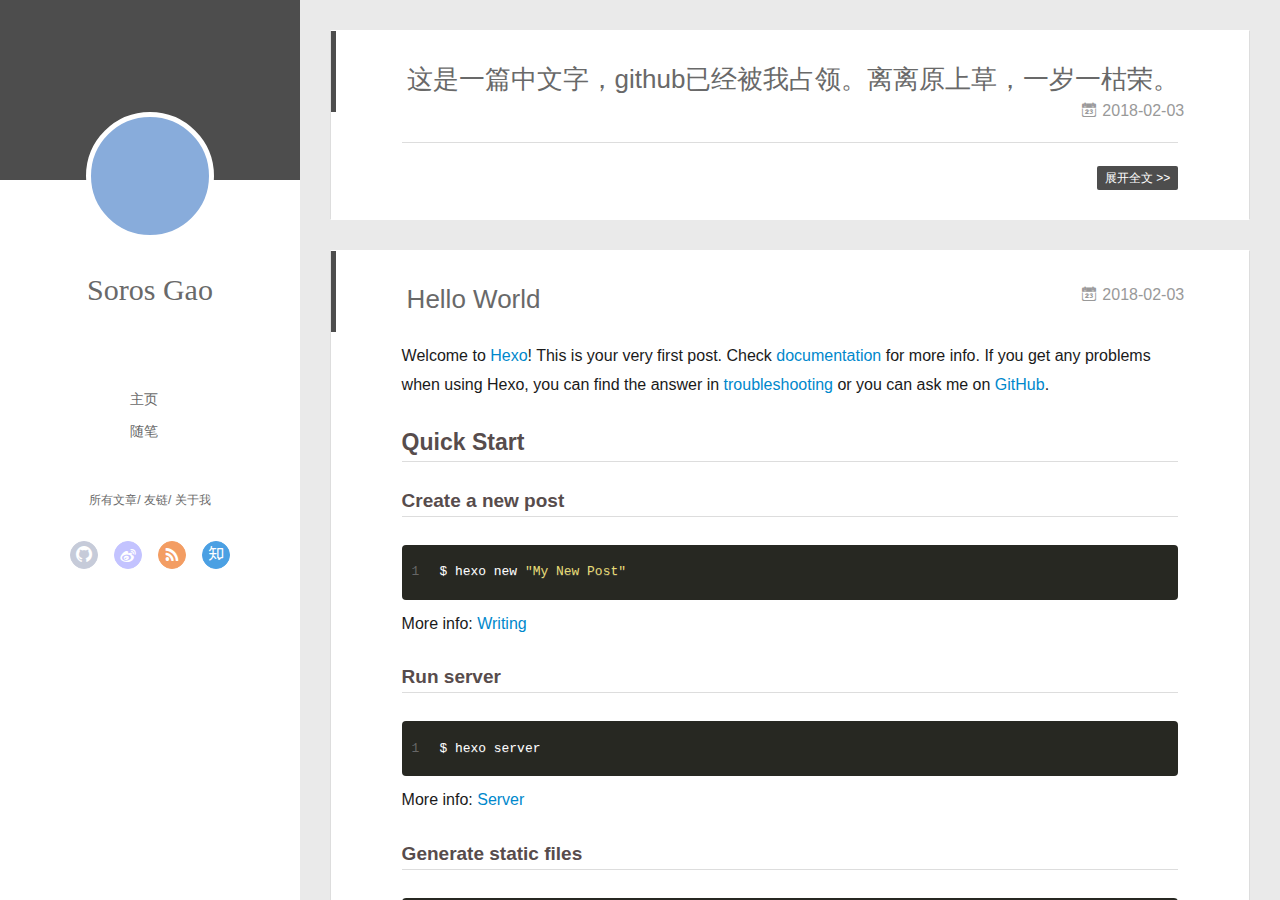
==== commit ee455045: "Site updated: 2018-02-04 16:47:32" ====
--- a/index.html
+++ b/index.html
@@ -1,145 +1,239 @@
-
- <!DOCTYPE HTML>
-<html >
+<!DOCTYPE html>
+<html>
 <head>
-  <meta charset="UTF-8">
-  
-    <title>Hexo</title>
-    <meta name="viewport" content="width=device-width, initial-scale=1,user-scalable=no">
-    
-    <meta name="author" content="John Doe">
-    
-
-    
-    <meta property="og:type" content="website">
-<meta property="og:title" content="Hexo">
-<meta property="og:url" content="http://yoursite.com/index.html">
-<meta property="og:site_name" content="Hexo">
+  <meta charset="utf-8">
+  
+  <meta name="renderer" content="webkit">
+  <meta http-equiv="X-UA-Compatible" content="IE=edge" >
+  <link rel="dns-prefetch" href="http://hexo.grip8.com">
+  <title>See you later</title>
+  <meta name="viewport" content="width=device-width, initial-scale=1, maximum-scale=1">
+  <meta property="og:type" content="website">
+<meta property="og:title" content="See you later">
+<meta property="og:url" content="http://hexo.grip8.com/index.html">
+<meta property="og:site_name" content="See you later">
+<meta property="og:locale" content="zh-Hans">
 <meta name="twitter:card" content="summary">
-<meta name="twitter:title" content="Hexo">
-
-    
-    <link rel="alternative" href="/atom.xml" title="Hexo" type="application/atom+xml">
-    
-    
-    <link rel="icon" href="/img/favicon.ico">
-    
-    
-    <link rel="apple-touch-icon" href="/img/jacman.jpg">
-    <link rel="apple-touch-icon-precomposed" href="/img/jacman.jpg">
-    
-    <link rel="stylesheet" href="/css/style.css">
+<meta name="twitter:title" content="See you later">
+  
+    <link rel="alternative" href="/atom.xml" title="See you later" type="application/atom+xml">
+  
+  
+    <link rel="icon" href="/favicon.png">
+  
+  <link rel="stylesheet" type="text/css" href="/./main.0cf68a.css">
+  <style type="text/css">
+  
+    #container.show {
+      background: linear-gradient(200deg,#a0cfe4,#e8c37e);
+    }
+  </style>
+  
+
+  
+
 </head>
 
-  <body>
-    <header>
-      
-<div>
+<body>
+  <div id="container" q-class="show:isCtnShow">
+    <canvas id="anm-canvas" class="anm-canvas"></canvas>
+    <div class="left-col" q-class="show:isShow">
+      
+<div class="overlay" style="background: #4d4d4d"></div>
+<div class="intrude-less">
+	<header id="header" class="inner">
+		<a href="/" class="profilepic">
+			<img src="" class="js-avatar">
+		</a>
+		<hgroup>
+		  <h1 class="header-author"><a href="/">Soros Gao</a></h1>
+		</hgroup>
 		
-			<div id="imglogo">
-				<a href="/"><img src="/img/logo.png" alt="Hexo" title="Hexo"/></a>
+
+		<nav class="header-menu">
+			<ul>
+			
+				<li><a href="/">主页</a></li>
+	        
+				<li><a href="/tags/随笔/">随笔</a></li>
+	        
+			</ul>
+		</nav>
+		<nav class="header-smart-menu">
+    		
+    			
+    			<a q-on="click: openSlider(e, 'innerArchive')" href="javascript:void(0)">所有文章</a>
+    			
+            
+    			
+    			<a q-on="click: openSlider(e, 'friends')" href="javascript:void(0)">友链</a>
+    			
+            
+    			
+    			<a q-on="click: openSlider(e, 'aboutme')" href="javascript:void(0)">关于我</a>
+    			
+            
+		</nav>
+		<nav class="header-nav">
+			<div class="social">
+				
+					<a class="github" target="_blank" href="#" title="github"><i class="icon-github"></i></a>
+		        
+					<a class="weibo" target="_blank" href="#" title="weibo"><i class="icon-weibo"></i></a>
+		        
+					<a class="rss" target="_blank" href="#" title="rss"><i class="icon-rss"></i></a>
+		        
+					<a class="zhihu" target="_blank" href="#" title="zhihu"><i class="icon-zhihu"></i></a>
+		        
 			</div>
-			
-			<div id="textlogo">
-				<h1 class="site-name"><a href="/" title="Hexo">Hexo</a></h1>
-				<h2 class="blog-motto"></h2>
+		</nav>
+	</header>		
+</div>
+
+    </div>
+    <div class="mid-col" q-class="show:isShow,hide:isShow|isFalse">
+      
+<nav id="mobile-nav">
+  	<div class="overlay js-overlay" style="background: #4d4d4d"></div>
+	<div class="btnctn js-mobile-btnctn">
+  		<div class="slider-trigger list" q-on="click: openSlider(e)"><i class="icon icon-sort"></i></div>
+	</div>
+	<div class="intrude-less">
+		<header id="header" class="inner">
+			<div class="profilepic">
+				<img src="" class="js-avatar">
 			</div>
-			<div class="navbar"><a class="navbutton navmobile" href="#" title="Menu">
-			</a></div>
-			<nav class="animated">
-				<ul>
-					<ul>
-					 
-						<li><a href="/">Home</a></li>
+			<hgroup>
+			  <h1 class="header-author js-header-author">Soros Gao</h1>
+			</hgroup>
+			
+			
+			
+				
+			
+				
+			
+			
+			
+			<nav class="header-nav">
+				<div class="social">
 					
-						<li><a href="/archives">Archives</a></li>
-					
-						<li><a href="/about">About</a></li>
-					
-					<li>
- 					
-					<form class="search" action="//google.com/search" method="get" accept-charset="utf-8">
-						<label>Search</label>
-						<input type="search" id="search" name="q" autocomplete="off" maxlength="20" placeholder="Search" />
-						<input type="hidden" name="q" value="site:yoursite.com">
-					</form>
-					
-					</li>
+						<a class="github" target="_blank" href="#" title="github"><i class="icon-github"></i></a>
+			        
+						<a class="weibo" target="_blank" href="#" title="weibo"><i class="icon-weibo"></i></a>
+			        
+						<a class="rss" target="_blank" href="#" title="rss"><i class="icon-rss"></i></a>
+			        
+						<a class="zhihu" target="_blank" href="#" title="zhihu"><i class="icon-zhihu"></i></a>
+			        
+				</div>
+			</nav>
+
+			<nav class="header-menu js-header-menu">
+				<ul style="width: 50%">
+				
+				
+					<li style="width: 50%"><a href="/">主页</a></li>
+		        
+					<li style="width: 50%"><a href="/tags/随笔/">随笔</a></li>
+		        
 				</ul>
-			</nav>			
-</div>
-    </header>
-    <div id="container">
-      <div id="main">
-
-   
-    
-    <article class="post-expand post" itemprop="articleBody"> 
-        <header class="article-info clearfix">
-  <h1 itemprop="name">
-    
-      <a href="/2018/02/03/这是一篇中文字，github已经被我占领。离离原上草，一岁一枯荣。/" title="这是一篇中文字，github已经被我占领。离离原上草，一岁一枯荣。" itemprop="url">这是一篇中文字，github已经被我占领。离离原上草，一岁一枯荣。</a>
-  </h1>
-  <p class="article-author">By
-       
-		<a href="/about" title="John Doe" target="_blank" itemprop="author">John Doe</a>
-		
-  <p class="article-time">
-    <time datetime="2018-02-03T09:42:41.000Z" itemprop="datePublished"> Published 2018-02-03</time>
-    
-  </p>
-</header>
-    <div class="article-content">
-        
-        
-        
-        
+			</nav>
+		</header>				
+	</div>
+	<div class="mobile-mask" style="display:none" q-show="isShow"></div>
+</nav>
+
+      <div id="wrapper" class="body-wrap">
+        <div class="menu-l">
+          <div class="canvas-wrap">
+            <canvas data-colors="#eaeaea" data-sectionHeight="100" data-contentId="js-content" id="myCanvas1" class="anm-canvas"></canvas>
+          </div>
+          <div id="js-content" class="content-ll">
+            
+  
+    <article id="post-这是一篇中文字，github已经被我占领。离离原上草，一岁一枯荣。" class="article article-type-post  article-index" itemscope itemprop="blogPost">
+  <div class="article-inner">
+    
+      <header class="article-header">
+        
+  
+    <h1 itemprop="name">
+      <a class="article-title" href="/2018/02/03/这是一篇中文字，github已经被我占领。离离原上草，一岁一枯荣。/">这是一篇中文字，github已经被我占领。离离原上草，一岁一枯荣。</a>
+    </h1>
+  
+
+        
+        <a href="/2018/02/03/这是一篇中文字，github已经被我占领。离离原上草，一岁一枯荣。/" class="archive-article-date">
+  	<time datetime="2018-02-03T09:42:41.000Z" itemprop="datePublished"><i class="icon-calendar icon"></i>2018-02-03</time>
+</a>
+        
+      </header>
+    
+    <div class="article-entry" itemprop="articleBody">
+      
+        
+      
+
+      
+    </div>
+    <div class="article-info article-info-index">
+      
+      
+      
+
+      
         <p class="article-more-link">
-          
-       </p>
-    </div>
-    <footer class="article-footer clearfix">
-<div class="article-catetags">
-
-
-</div>
-
-
-
-
-<div class="comments-count">
-	
-</div>
-
-</footer>
-
-
-    </article>
-
-
-
-
-
-
-   
-    
-    <article class="post-expand post" itemprop="articleBody"> 
-        <header class="article-info clearfix">
-  <h1 itemprop="name">
-    
-      <a href="/2018/02/03/hello-world/" title="Hello World" itemprop="url">Hello World</a>
-  </h1>
-  <p class="article-author">By
-       
-		<a href="/about" title="John Doe" target="_blank" itemprop="author">John Doe</a>
-		
-  <p class="article-time">
-    <time datetime="2018-02-03T09:20:30.586Z" itemprop="datePublished"> Published 2018-02-03</time>
-    
-  </p>
-</header>
-    <div class="article-content">
-        
+          <a class="article-more-a" href="/2018/02/03/这是一篇中文字，github已经被我占领。离离原上草，一岁一枯荣。/">展开全文 >></a>
+        </p>
+      
+
+      
+      <div class="clearfix"></div>
+    </div>
+  </div>
+</article>
+
+<aside class="wrap-side-operation">
+    <div class="mod-side-operation">
+        
+        <div class="jump-container" id="js-jump-container" style="display:none;">
+            <a href="javascript:void(0)" class="mod-side-operation__jump-to-top">
+                <i class="icon-font icon-back"></i>
+            </a>
+            <div id="js-jump-plan-container" class="jump-plan-container" style="top: -11px;">
+                <i class="icon-font icon-plane jump-plane"></i>
+            </div>
+        </div>
+        
+        
+    </div>
+</aside>
+
+
+
+
+  
+    <article id="post-hello-world" class="article article-type-post  article-index" itemscope itemprop="blogPost">
+  <div class="article-inner">
+    
+      <header class="article-header">
+        
+  
+    <h1 itemprop="name">
+      <a class="article-title" href="/2018/02/03/hello-world/">Hello World</a>
+    </h1>
+  
+
+        
+        <a href="/2018/02/03/hello-world/" class="archive-article-date">
+  	<time datetime="2018-02-03T09:20:30.586Z" itemprop="datePublished"><i class="icon-calendar icon"></i>2018-02-03</time>
+</a>
+        
+      </header>
+    
+    <div class="article-entry" itemprop="articleBody">
+      
         <p>Welcome to <a href="https://hexo.io/" target="_blank" rel="noopener">Hexo</a>! This is your very first post. Check <a href="https://hexo.io/docs/" target="_blank" rel="noopener">documentation</a> for more info. If you get any problems when using Hexo, you can find the answer in <a href="https://hexo.io/docs/troubleshooting.html" target="_blank" rel="noopener">troubleshooting</a> or you can ask me on <a href="https://github.com/hexojs/hexo/issues" target="_blank" rel="noopener">GitHub</a>.</p>
 <h2 id="Quick-Start"><a href="#Quick-Start" class="headerlink" title="Quick Start"></a>Quick Start</h2><h3 id="Create-a-new-post"><a href="#Create-a-new-post" class="headerlink" title="Create a new post"></a>Create a new post</h3><figure class="highlight bash"><table><tr><td class="gutter"><pre><span class="line">1</span><br></pre></td><td class="code"><pre><span class="line">$ hexo new <span class="string">"My New Post"</span></span><br></pre></td></tr></table></figure>
 <p>More info: <a href="https://hexo.io/docs/writing.html" target="_blank" rel="noopener">Writing</a></p>
@@ -150,242 +244,293 @@
 <h3 id="Deploy-to-remote-sites"><a href="#Deploy-to-remote-sites" class="headerlink" title="Deploy to remote sites"></a>Deploy to remote sites</h3><figure class="highlight bash"><table><tr><td class="gutter"><pre><span class="line">1</span><br></pre></td><td class="code"><pre><span class="line">$ hexo deploy</span><br></pre></td></tr></table></figure>
 <p>More info: <a href="https://hexo.io/docs/deployment.html" target="_blank" rel="noopener">Deployment</a></p>
 
-        
-        
+      
+
+      
+    </div>
+    <div class="article-info article-info-index">
+      
+      
+      
+
+      
         <p class="article-more-link">
-          
-       </p>
-    </div>
-    <footer class="article-footer clearfix">
-<div class="article-catetags">
-
-
+          <a class="article-more-a" href="/2018/02/03/hello-world/">展开全文 >></a>
+        </p>
+      
+
+      
+      <div class="clearfix"></div>
+    </div>
+  </div>
+</article>
+
+<aside class="wrap-side-operation">
+    <div class="mod-side-operation">
+        
+        <div class="jump-container" id="js-jump-container" style="display:none;">
+            <a href="javascript:void(0)" class="mod-side-operation__jump-to-top">
+                <i class="icon-font icon-back"></i>
+            </a>
+            <div id="js-jump-plan-container" class="jump-plan-container" style="top: -11px;">
+                <i class="icon-font icon-plane jump-plane"></i>
+            </div>
+        </div>
+        
+        
+    </div>
+</aside>
+
+
+
+
+  
+  
+
+
+          </div>
+        </div>
+      </div>
+      <footer id="footer">
+  <div class="outer">
+    <div id="footer-info">
+    	<div class="footer-left">
+    		&copy; 2018 Soros Gao
+    	</div>
+      	<div class="footer-right">
+      		<a href="http://hexo.io/" target="_blank">Hexo</a>  Theme <a href="https://github.com/litten/hexo-theme-yilia" target="_blank">Yilia</a> by Litten
+      	</div>
+    </div>
+  </div>
+</footer>
+    </div>
+    <script>
+	var yiliaConfig = {
+		mathjax: false,
+		isHome: true,
+		isPost: false,
+		isArchive: false,
+		isTag: false,
+		isCategory: false,
+		open_in_new: false,
+		toc_hide_index: true,
+		root: "/",
+		innerArchive: true,
+		showTags: false
+	}
+</script>
+
+<script>!function(t){function n(e){if(r[e])return r[e].exports;var i=r[e]={exports:{},id:e,loaded:!1};return t[e].call(i.exports,i,i.exports,n),i.loaded=!0,i.exports}var r={};n.m=t,n.c=r,n.p="./",n(0)}([function(t,n,r){r(195),t.exports=r(191)},function(t,n,r){var e=r(3),i=r(52),o=r(27),u=r(28),c=r(53),f="prototype",a=function(t,n,r){var s,l,h,v,p=t&a.F,d=t&a.G,y=t&a.S,g=t&a.P,b=t&a.B,m=d?e:y?e[n]||(e[n]={}):(e[n]||{})[f],x=d?i:i[n]||(i[n]={}),w=x[f]||(x[f]={});d&&(r=n);for(s in r)l=!p&&m&&void 0!==m[s],h=(l?m:r)[s],v=b&&l?c(h,e):g&&"function"==typeof h?c(Function.call,h):h,m&&u(m,s,h,t&a.U),x[s]!=h&&o(x,s,v),g&&w[s]!=h&&(w[s]=h)};e.core=i,a.F=1,a.G=2,a.S=4,a.P=8,a.B=16,a.W=32,a.U=64,a.R=128,t.exports=a},function(t,n,r){var e=r(6);t.exports=function(t){if(!e(t))throw TypeError(t+" is not an object!");return t}},function(t,n){var r=t.exports="undefined"!=typeof window&&window.Math==Math?window:"undefined"!=typeof self&&self.Math==Math?self:Function("return this")();"number"==typeof __g&&(__g=r)},function(t,n){t.exports=function(t){try{return!!t()}catch(t){return!0}}},function(t,n){var r=t.exports="undefined"!=typeof window&&window.Math==Math?window:"undefined"!=typeof self&&self.Math==Math?self:Function("return this")();"number"==typeof __g&&(__g=r)},function(t,n){t.exports=function(t){return"object"==typeof t?null!==t:"function"==typeof t}},function(t,n,r){var e=r(126)("wks"),i=r(76),o=r(3).Symbol,u="function"==typeof o;(t.exports=function(t){return e[t]||(e[t]=u&&o[t]||(u?o:i)("Symbol."+t))}).store=e},function(t,n){var r={}.hasOwnProperty;t.exports=function(t,n){return r.call(t,n)}},function(t,n,r){var e=r(94),i=r(33);t.exports=function(t){return e(i(t))}},function(t,n,r){t.exports=!r(4)(function(){return 7!=Object.defineProperty({},"a",{get:function(){return 7}}).a})},function(t,n,r){var e=r(2),i=r(167),o=r(50),u=Object.defineProperty;n.f=r(10)?Object.defineProperty:function(t,n,r){if(e(t),n=o(n,!0),e(r),i)try{return u(t,n,r)}catch(t){}if("get"in r||"set"in r)throw TypeError("Accessors not supported!");return"value"in r&&(t[n]=r.value),t}},function(t,n,r){t.exports=!r(18)(function(){return 7!=Object.defineProperty({},"a",{get:function(){return 7}}).a})},function(t,n,r){var e=r(14),i=r(22);t.exports=r(12)?function(t,n,r){return e.f(t,n,i(1,r))}:function(t,n,r){return t[n]=r,t}},function(t,n,r){var e=r(20),i=r(58),o=r(42),u=Object.defineProperty;n.f=r(12)?Object.defineProperty:function(t,n,r){if(e(t),n=o(n,!0),e(r),i)try{return u(t,n,r)}catch(t){}if("get"in r||"set"in r)throw TypeError("Accessors not supported!");return"value"in r&&(t[n]=r.value),t}},function(t,n,r){var e=r(40)("wks"),i=r(23),o=r(5).Symbol,u="function"==typeof o;(t.exports=function(t){return e[t]||(e[t]=u&&o[t]||(u?o:i)("Symbol."+t))}).store=e},function(t,n,r){var e=r(67),i=Math.min;t.exports=function(t){return t>0?i(e(t),9007199254740991):0}},function(t,n,r){var e=r(46);t.exports=function(t){return Object(e(t))}},function(t,n){t.exports=function(t){try{return!!t()}catch(t){return!0}}},function(t,n,r){var e=r(63),i=r(34);t.exports=Object.keys||function(t){return e(t,i)}},function(t,n,r){var e=r(21);t.exports=function(t){if(!e(t))throw TypeError(t+" is not an object!");return t}},function(t,n){t.exports=function(t){return"object"==typeof t?null!==t:"function"==typeof t}},function(t,n){t.exports=function(t,n){return{enumerable:!(1&t),configurable:!(2&t),writable:!(4&t),value:n}}},function(t,n){var r=0,e=Math.random();t.exports=function(t){return"Symbol(".concat(void 0===t?"":t,")_",(++r+e).toString(36))}},function(t,n){var r={}.hasOwnProperty;t.exports=function(t,n){return r.call(t,n)}},function(t,n){var r=t.exports={version:"2.4.0"};"number"==typeof __e&&(__e=r)},function(t,n){t.exports=function(t){if("function"!=typeof t)throw TypeError(t+" is not a function!");return t}},function(t,n,r){var e=r(11),i=r(66);t.exports=r(10)?function(t,n,r){return e.f(t,n,i(1,r))}:function(t,n,r){return t[n]=r,t}},function(t,n,r){var e=r(3),i=r(27),o=r(24),u=r(76)("src"),c="toString",f=Function[c],a=(""+f).split(c);r(52).inspectSource=function(t){return f.call(t)},(t.exports=function(t,n,r,c){var f="function"==typeof r;f&&(o(r,"name")||i(r,"name",n)),t[n]!==r&&(f&&(o(r,u)||i(r,u,t[n]?""+t[n]:a.join(String(n)))),t===e?t[n]=r:c?t[n]?t[n]=r:i(t,n,r):(delete t[n],i(t,n,r)))})(Function.prototype,c,function(){return"function"==typeof this&&this[u]||f.call(this)})},function(t,n,r){var e=r(1),i=r(4),o=r(46),u=function(t,n,r,e){var i=String(o(t)),u="<"+n;return""!==r&&(u+=" "+r+'="'+String(e).replace(/"/g,"&quot;")+'"'),u+">"+i+"</"+n+">"};t.exports=function(t,n){var r={};r[t]=n(u),e(e.P+e.F*i(function(){var n=""[t]('"');return n!==n.toLowerCase()||n.split('"').length>3}),"String",r)}},function(t,n,r){var e=r(115),i=r(46);t.exports=function(t){return e(i(t))}},function(t,n,r){var e=r(116),i=r(66),o=r(30),u=r(50),c=r(24),f=r(167),a=Object.getOwnPropertyDescriptor;n.f=r(10)?a:function(t,n){if(t=o(t),n=u(n,!0),f)try{return a(t,n)}catch(t){}if(c(t,n))return i(!e.f.call(t,n),t[n])}},function(t,n,r){var e=r(24),i=r(17),o=r(145)("IE_PROTO"),u=Object.prototype;t.exports=Object.getPrototypeOf||function(t){return t=i(t),e(t,o)?t[o]:"function"==typeof t.constructor&&t instanceof t.constructor?t.constructor.prototype:t instanceof Object?u:null}},function(t,n){t.exports=function(t){if(void 0==t)throw TypeError("Can't call method on  "+t);return t}},function(t,n){t.exports="constructor,hasOwnProperty,isPrototypeOf,propertyIsEnumerable,toLocaleString,toString,valueOf".split(",")},function(t,n){t.exports={}},function(t,n){t.exports=!0},function(t,n){n.f={}.propertyIsEnumerable},function(t,n,r){var e=r(14).f,i=r(8),o=r(15)("toStringTag");t.exports=function(t,n,r){t&&!i(t=r?t:t.prototype,o)&&e(t,o,{configurable:!0,value:n})}},function(t,n,r){var e=r(40)("keys"),i=r(23);t.exports=function(t){return e[t]||(e[t]=i(t))}},function(t,n,r){var e=r(5),i="__core-js_shared__",o=e[i]||(e[i]={});t.exports=function(t){return o[t]||(o[t]={})}},function(t,n){var r=Math.ceil,e=Math.floor;t.exports=function(t){return isNaN(t=+t)?0:(t>0?e:r)(t)}},function(t,n,r){var e=r(21);t.exports=function(t,n){if(!e(t))return t;var r,i;if(n&&"function"==typeof(r=t.toString)&&!e(i=r.call(t)))return i;if("function"==typeof(r=t.valueOf)&&!e(i=r.call(t)))return i;if(!n&&"function"==typeof(r=t.toString)&&!e(i=r.call(t)))return i;throw TypeError("Can't convert object to primitive value")}},function(t,n,r){var e=r(5),i=r(25),o=r(36),u=r(44),c=r(14).f;t.exports=function(t){var n=i.Symbol||(i.Symbol=o?{}:e.Symbol||{});"_"==t.charAt(0)||t in n||c(n,t,{value:u.f(t)})}},function(t,n,r){n.f=r(15)},function(t,n){var r={}.toString;t.exports=function(t){return r.call(t).slice(8,-1)}},function(t,n){t.exports=function(t){if(void 0==t)throw TypeError("Can't call method on  "+t);return t}},function(t,n,r){var e=r(4);t.exports=function(t,n){return!!t&&e(function(){n?t.call(null,function(){},1):t.call(null)})}},function(t,n,r){var e=r(53),i=r(115),o=r(17),u=r(16),c=r(203);t.exports=function(t,n){var r=1==t,f=2==t,a=3==t,s=4==t,l=6==t,h=5==t||l,v=n||c;return function(n,c,p){for(var d,y,g=o(n),b=i(g),m=e(c,p,3),x=u(b.length),w=0,S=r?v(n,x):f?v(n,0):void 0;x>w;w++)if((h||w in b)&&(d=b[w],y=m(d,w,g),t))if(r)S[w]=y;else if(y)switch(t){case 3:return!0;case 5:return d;case 6:return w;case 2:S.push(d)}else if(s)return!1;return l?-1:a||s?s:S}}},function(t,n,r){var e=r(1),i=r(52),o=r(4);t.exports=function(t,n){var r=(i.Object||{})[t]||Object[t],u={};u[t]=n(r),e(e.S+e.F*o(function(){r(1)}),"Object",u)}},function(t,n,r){var e=r(6);t.exports=function(t,n){if(!e(t))return t;var r,i;if(n&&"function"==typeof(r=t.toString)&&!e(i=r.call(t)))return i;if("function"==typeof(r=t.valueOf)&&!e(i=r.call(t)))return i;if(!n&&"function"==typeof(r=t.toString)&&!e(i=r.call(t)))return i;throw TypeError("Can't convert object to primitive value")}},function(t,n,r){var e=r(5),i=r(25),o=r(91),u=r(13),c="prototype",f=function(t,n,r){var a,s,l,h=t&f.F,v=t&f.G,p=t&f.S,d=t&f.P,y=t&f.B,g=t&f.W,b=v?i:i[n]||(i[n]={}),m=b[c],x=v?e:p?e[n]:(e[n]||{})[c];v&&(r=n);for(a in r)(s=!h&&x&&void 0!==x[a])&&a in b||(l=s?x[a]:r[a],b[a]=v&&"function"!=typeof x[a]?r[a]:y&&s?o(l,e):g&&x[a]==l?function(t){var n=function(n,r,e){if(this instanceof t){switch(arguments.length){case 0:return new t;case 1:return new t(n);case 2:return new t(n,r)}return new t(n,r,e)}return t.apply(this,arguments)};return n[c]=t[c],n}(l):d&&"function"==typeof l?o(Function.call,l):l,d&&((b.virtual||(b.virtual={}))[a]=l,t&f.R&&m&&!m[a]&&u(m,a,l)))};f.F=1,f.G=2,f.S=4,f.P=8,f.B=16,f.W=32,f.U=64,f.R=128,t.exports=f},function(t,n){var r=t.exports={version:"2.4.0"};"number"==typeof __e&&(__e=r)},function(t,n,r){var e=r(26);t.exports=function(t,n,r){if(e(t),void 0===n)return t;switch(r){case 1:return function(r){return t.call(n,r)};case 2:return function(r,e){return t.call(n,r,e)};case 3:return function(r,e,i){return t.call(n,r,e,i)}}return function(){return t.apply(n,arguments)}}},function(t,n,r){var e=r(183),i=r(1),o=r(126)("metadata"),u=o.store||(o.store=new(r(186))),c=function(t,n,r){var i=u.get(t);if(!i){if(!r)return;u.set(t,i=new e)}var o=i.get(n);if(!o){if(!r)return;i.set(n,o=new e)}return o},f=function(t,n,r){var e=c(n,r,!1);return void 0!==e&&e.has(t)},a=function(t,n,r){var e=c(n,r,!1);return void 0===e?void 0:e.get(t)},s=function(t,n,r,e){c(r,e,!0).set(t,n)},l=function(t,n){var r=c(t,n,!1),e=[];return r&&r.forEach(function(t,n){e.push(n)}),e},h=function(t){return void 0===t||"symbol"==typeof t?t:String(t)},v=function(t){i(i.S,"Reflect",t)};t.exports={store:u,map:c,has:f,get:a,set:s,keys:l,key:h,exp:v}},function(t,n,r){"use strict";if(r(10)){var e=r(69),i=r(3),o=r(4),u=r(1),c=r(127),f=r(152),a=r(53),s=r(68),l=r(66),h=r(27),v=r(73),p=r(67),d=r(16),y=r(75),g=r(50),b=r(24),m=r(180),x=r(114),w=r(6),S=r(17),_=r(137),O=r(70),E=r(32),P=r(71).f,j=r(154),F=r(76),M=r(7),A=r(48),N=r(117),T=r(146),I=r(155),k=r(80),L=r(123),R=r(74),C=r(130),D=r(160),U=r(11),W=r(31),G=U.f,B=W.f,V=i.RangeError,z=i.TypeError,q=i.Uint8Array,K="ArrayBuffer",J="Shared"+K,Y="BYTES_PER_ELEMENT",H="prototype",$=Array[H],X=f.ArrayBuffer,Q=f.DataView,Z=A(0),tt=A(2),nt=A(3),rt=A(4),et=A(5),it=A(6),ot=N(!0),ut=N(!1),ct=I.values,ft=I.keys,at=I.entries,st=$.lastIndexOf,lt=$.reduce,ht=$.reduceRight,vt=$.join,pt=$.sort,dt=$.slice,yt=$.toString,gt=$.toLocaleString,bt=M("iterator"),mt=M("toStringTag"),xt=F("typed_constructor"),wt=F("def_constructor"),St=c.CONSTR,_t=c.TYPED,Ot=c.VIEW,Et="Wrong length!",Pt=A(1,function(t,n){return Tt(T(t,t[wt]),n)}),jt=o(function(){return 1===new q(new Uint16Array([1]).buffer)[0]}),Ft=!!q&&!!q[H].set&&o(function(){new q(1).set({})}),Mt=function(t,n){if(void 0===t)throw z(Et);var r=+t,e=d(t);if(n&&!m(r,e))throw V(Et);return e},At=function(t,n){var r=p(t);if(r<0||r%n)throw V("Wrong offset!");return r},Nt=function(t){if(w(t)&&_t in t)return t;throw z(t+" is not a typed array!")},Tt=function(t,n){if(!(w(t)&&xt in t))throw z("It is not a typed array constructor!");return new t(n)},It=function(t,n){return kt(T(t,t[wt]),n)},kt=function(t,n){for(var r=0,e=n.length,i=Tt(t,e);e>r;)i[r]=n[r++];return i},Lt=function(t,n,r){G(t,n,{get:function(){return this._d[r]}})},Rt=function(t){var n,r,e,i,o,u,c=S(t),f=arguments.length,s=f>1?arguments[1]:void 0,l=void 0!==s,h=j(c);if(void 0!=h&&!_(h)){for(u=h.call(c),e=[],n=0;!(o=u.next()).done;n++)e.push(o.value);c=e}for(l&&f>2&&(s=a(s,arguments[2],2)),n=0,r=d(c.length),i=Tt(this,r);r>n;n++)i[n]=l?s(c[n],n):c[n];return i},Ct=function(){for(var t=0,n=arguments.length,r=Tt(this,n);n>t;)r[t]=arguments[t++];return r},Dt=!!q&&o(function(){gt.call(new q(1))}),Ut=function(){return gt.apply(Dt?dt.call(Nt(this)):Nt(this),arguments)},Wt={copyWithin:function(t,n){return D.call(Nt(this),t,n,arguments.length>2?arguments[2]:void 0)},every:function(t){return rt(Nt(this),t,arguments.length>1?arguments[1]:void 0)},fill:function(t){return C.apply(Nt(this),arguments)},filter:function(t){return It(this,tt(Nt(this),t,arguments.length>1?arguments[1]:void 0))},find:function(t){return et(Nt(this),t,arguments.length>1?arguments[1]:void 0)},findIndex:function(t){return it(Nt(this),t,arguments.length>1?arguments[1]:void 0)},forEach:function(t){Z(Nt(this),t,arguments.length>1?arguments[1]:void 0)},indexOf:function(t){return ut(Nt(this),t,arguments.length>1?arguments[1]:void 0)},includes:function(t){return ot(Nt(this),t,arguments.length>1?arguments[1]:void 0)},join:function(t){return vt.apply(Nt(this),arguments)},lastIndexOf:function(t){return st.apply(Nt(this),arguments)},map:function(t){return Pt(Nt(this),t,arguments.length>1?arguments[1]:void 0)},reduce:function(t){return lt.apply(Nt(this),arguments)},reduceRight:function(t){return ht.apply(Nt(this),arguments)},reverse:function(){for(var t,n=this,r=Nt(n).length,e=Math.floor(r/2),i=0;i<e;)t=n[i],n[i++]=n[--r],n[r]=t;return n},some:function(t){return nt(Nt(this),t,arguments.length>1?arguments[1]:void 0)},sort:function(t){return pt.call(Nt(this),t)},subarray:function(t,n){var r=Nt(this),e=r.length,i=y(t,e);return new(T(r,r[wt]))(r.buffer,r.byteOffset+i*r.BYTES_PER_ELEMENT,d((void 0===n?e:y(n,e))-i))}},Gt=function(t,n){return It(this,dt.call(Nt(this),t,n))},Bt=function(t){Nt(this);var n=At(arguments[1],1),r=this.length,e=S(t),i=d(e.length),o=0;if(i+n>r)throw V(Et);for(;o<i;)this[n+o]=e[o++]},Vt={entries:function(){return at.call(Nt(this))},keys:function(){return ft.call(Nt(this))},values:function(){return ct.call(Nt(this))}},zt=function(t,n){return w(t)&&t[_t]&&"symbol"!=typeof n&&n in t&&String(+n)==String(n)},qt=function(t,n){return zt(t,n=g(n,!0))?l(2,t[n]):B(t,n)},Kt=function(t,n,r){return!(zt(t,n=g(n,!0))&&w(r)&&b(r,"value"))||b(r,"get")||b(r,"set")||r.configurable||b(r,"writable")&&!r.writable||b(r,"enumerable")&&!r.enumerable?G(t,n,r):(t[n]=r.value,t)};St||(W.f=qt,U.f=Kt),u(u.S+u.F*!St,"Object",{getOwnPropertyDescriptor:qt,defineProperty:Kt}),o(function(){yt.call({})})&&(yt=gt=function(){return vt.call(this)});var Jt=v({},Wt);v(Jt,Vt),h(Jt,bt,Vt.values),v(Jt,{slice:Gt,set:Bt,constructor:function(){},toString:yt,toLocaleString:Ut}),Lt(Jt,"buffer","b"),Lt(Jt,"byteOffset","o"),Lt(Jt,"byteLength","l"),Lt(Jt,"length","e"),G(Jt,mt,{get:function(){return this[_t]}}),t.exports=function(t,n,r,f){f=!!f;var a=t+(f?"Clamped":"")+"Array",l="Uint8Array"!=a,v="get"+t,p="set"+t,y=i[a],g=y||{},b=y&&E(y),m=!y||!c.ABV,S={},_=y&&y[H],j=function(t,r){var e=t._d;return e.v[v](r*n+e.o,jt)},F=function(t,r,e){var i=t._d;f&&(e=(e=Math.round(e))<0?0:e>255?255:255&e),i.v[p](r*n+i.o,e,jt)},M=function(t,n){G(t,n,{get:function(){return j(this,n)},set:function(t){return F(this,n,t)},enumerable:!0})};m?(y=r(function(t,r,e,i){s(t,y,a,"_d");var o,u,c,f,l=0,v=0;if(w(r)){if(!(r instanceof X||(f=x(r))==K||f==J))return _t in r?kt(y,r):Rt.call(y,r);o=r,v=At(e,n);var p=r.byteLength;if(void 0===i){if(p%n)throw V(Et);if((u=p-v)<0)throw V(Et)}else if((u=d(i)*n)+v>p)throw V(Et);c=u/n}else c=Mt(r,!0),u=c*n,o=new X(u);for(h(t,"_d",{b:o,o:v,l:u,e:c,v:new Q(o)});l<c;)M(t,l++)}),_=y[H]=O(Jt),h(_,"constructor",y)):L(function(t){new y(null),new y(t)},!0)||(y=r(function(t,r,e,i){s(t,y,a);var o;return w(r)?r instanceof X||(o=x(r))==K||o==J?void 0!==i?new g(r,At(e,n),i):void 0!==e?new g(r,At(e,n)):new g(r):_t in r?kt(y,r):Rt.call(y,r):new g(Mt(r,l))}),Z(b!==Function.prototype?P(g).concat(P(b)):P(g),function(t){t in y||h(y,t,g[t])}),y[H]=_,e||(_.constructor=y));var A=_[bt],N=!!A&&("values"==A.name||void 0==A.name),T=Vt.values;h(y,xt,!0),h(_,_t,a),h(_,Ot,!0),h(_,wt,y),(f?new y(1)[mt]==a:mt in _)||G(_,mt,{get:function(){return a}}),S[a]=y,u(u.G+u.W+u.F*(y!=g),S),u(u.S,a,{BYTES_PER_ELEMENT:n,from:Rt,of:Ct}),Y in _||h(_,Y,n),u(u.P,a,Wt),R(a),u(u.P+u.F*Ft,a,{set:Bt}),u(u.P+u.F*!N,a,Vt),u(u.P+u.F*(_.toString!=yt),a,{toString:yt}),u(u.P+u.F*o(function(){new y(1).slice()}),a,{slice:Gt}),u(u.P+u.F*(o(function(){return[1,2].toLocaleString()!=new y([1,2]).toLocaleString()})||!o(function(){_.toLocaleString.call([1,2])})),a,{toLocaleString:Ut}),k[a]=N?A:T,e||N||h(_,bt,T)}}else t.exports=function(){}},function(t,n){var r={}.toString;t.exports=function(t){return r.call(t).slice(8,-1)}},function(t,n,r){var e=r(21),i=r(5).document,o=e(i)&&e(i.createElement);t.exports=function(t){return o?i.createElement(t):{}}},function(t,n,r){t.exports=!r(12)&&!r(18)(function(){return 7!=Object.defineProperty(r(57)("div"),"a",{get:function(){return 7}}).a})},function(t,n,r){"use strict";var e=r(36),i=r(51),o=r(64),u=r(13),c=r(8),f=r(35),a=r(96),s=r(38),l=r(103),h=r(15)("iterator"),v=!([].keys&&"next"in[].keys()),p="keys",d="values",y=function(){return this};t.exports=function(t,n,r,g,b,m,x){a(r,n,g);var w,S,_,O=function(t){if(!v&&t in F)return F[t];switch(t){case p:case d:return function(){return new r(this,t)}}return function(){return new r(this,t)}},E=n+" Iterator",P=b==d,j=!1,F=t.prototype,M=F[h]||F["@@iterator"]||b&&F[b],A=M||O(b),N=b?P?O("entries"):A:void 0,T="Array"==n?F.entries||M:M;if(T&&(_=l(T.call(new t)))!==Object.prototype&&(s(_,E,!0),e||c(_,h)||u(_,h,y)),P&&M&&M.name!==d&&(j=!0,A=function(){return M.call(this)}),e&&!x||!v&&!j&&F[h]||u(F,h,A),f[n]=A,f[E]=y,b)if(w={values:P?A:O(d),keys:m?A:O(p),entries:N},x)for(S in w)S in F||o(F,S,w[S]);else i(i.P+i.F*(v||j),n,w);return w}},function(t,n,r){var e=r(20),i=r(100),o=r(34),u=r(39)("IE_PROTO"),c=function(){},f="prototype",a=function(){var t,n=r(57)("iframe"),e=o.length;for(n.style.display="none",r(93).appendChild(n),n.src="javascript:",t=n.contentWindow.document,t.open(),t.write("<script>document.F=Object<\/script>"),t.close(),a=t.F;e--;)delete a[f][o[e]];return a()};t.exports=Object.create||function(t,n){var r;return null!==t?(c[f]=e(t),r=new c,c[f]=null,r[u]=t):r=a(),void 0===n?r:i(r,n)}},function(t,n,r){var e=r(63),i=r(34).concat("length","prototype");n.f=Object.getOwnPropertyNames||function(t){return e(t,i)}},function(t,n){n.f=Object.getOwnPropertySymbols},function(t,n,r){var e=r(8),i=r(9),o=r(90)(!1),u=r(39)("IE_PROTO");t.exports=function(t,n){var r,c=i(t),f=0,a=[];for(r in c)r!=u&&e(c,r)&&a.push(r);for(;n.length>f;)e(c,r=n[f++])&&(~o(a,r)||a.push(r));return a}},function(t,n,r){t.exports=r(13)},function(t,n,r){var e=r(76)("meta"),i=r(6),o=r(24),u=r(11).f,c=0,f=Object.isExtensible||function(){return!0},a=!r(4)(function(){return f(Object.preventExtensions({}))}),s=function(t){u(t,e,{value:{i:"O"+ ++c,w:{}}})},l=function(t,n){if(!i(t))return"symbol"==typeof t?t:("string"==typeof t?"S":"P")+t;if(!o(t,e)){if(!f(t))return"F";if(!n)return"E";s(t)}return t[e].i},h=function(t,n){if(!o(t,e)){if(!f(t))return!0;if(!n)return!1;s(t)}return t[e].w},v=function(t){return a&&p.NEED&&f(t)&&!o(t,e)&&s(t),t},p=t.exports={KEY:e,NEED:!1,fastKey:l,getWeak:h,onFreeze:v}},function(t,n){t.exports=function(t,n){return{enumerable:!(1&t),configurable:!(2&t),writable:!(4&t),value:n}}},function(t,n){var r=Math.ceil,e=Math.floor;t.exports=function(t){return isNaN(t=+t)?0:(t>0?e:r)(t)}},function(t,n){t.exports=function(t,n,r,e){if(!(t instanceof n)||void 0!==e&&e in t)throw TypeError(r+": incorrect invocation!");return t}},function(t,n){t.exports=!1},function(t,n,r){var e=r(2),i=r(173),o=r(133),u=r(145)("IE_PROTO"),c=function(){},f="prototype",a=function(){var t,n=r(132)("iframe"),e=o.length;for(n.style.display="none",r(135).appendChild(n),n.src="javascript:",t=n.contentWindow.document,t.open(),t.write("<script>document.F=Object<\/script>"),t.close(),a=t.F;e--;)delete a[f][o[e]];return a()};t.exports=Object.create||function(t,n){var r;return null!==t?(c[f]=e(t),r=new c,c[f]=null,r[u]=t):r=a(),void 0===n?r:i(r,n)}},function(t,n,r){var e=r(175),i=r(133).concat("length","prototype");n.f=Object.getOwnPropertyNames||function(t){return e(t,i)}},function(t,n,r){var e=r(175),i=r(133);t.exports=Object.keys||function(t){return e(t,i)}},function(t,n,r){var e=r(28);t.exports=function(t,n,r){for(var i in n)e(t,i,n[i],r);return t}},function(t,n,r){"use strict";var e=r(3),i=r(11),o=r(10),u=r(7)("species");t.exports=function(t){var n=e[t];o&&n&&!n[u]&&i.f(n,u,{configurable:!0,get:function(){return this}})}},function(t,n,r){var e=r(67),i=Math.max,o=Math.min;t.exports=function(t,n){return t=e(t),t<0?i(t+n,0):o(t,n)}},function(t,n){var r=0,e=Math.random();t.exports=function(t){return"Symbol(".concat(void 0===t?"":t,")_",(++r+e).toString(36))}},function(t,n,r){var e=r(33);t.exports=function(t){return Object(e(t))}},function(t,n,r){var e=r(7)("unscopables"),i=Array.prototype;void 0==i[e]&&r(27)(i,e,{}),t.exports=function(t){i[e][t]=!0}},function(t,n,r){var e=r(53),i=r(169),o=r(137),u=r(2),c=r(16),f=r(154),a={},s={},n=t.exports=function(t,n,r,l,h){var v,p,d,y,g=h?function(){return t}:f(t),b=e(r,l,n?2:1),m=0;if("function"!=typeof g)throw TypeError(t+" is not iterable!");if(o(g)){for(v=c(t.length);v>m;m++)if((y=n?b(u(p=t[m])[0],p[1]):b(t[m]))===a||y===s)return y}else for(d=g.call(t);!(p=d.next()).done;)if((y=i(d,b,p.value,n))===a||y===s)return y};n.BREAK=a,n.RETURN=s},function(t,n){t.exports={}},function(t,n,r){var e=r(11).f,i=r(24),o=r(7)("toStringTag");t.exports=function(t,n,r){t&&!i(t=r?t:t.prototype,o)&&e(t,o,{configurable:!0,value:n})}},function(t,n,r){var e=r(1),i=r(46),o=r(4),u=r(150),c="["+u+"]",f="​+",a=RegExp("^"+c+c+"*"),s=RegExp(c+c+"*$"),l=function(t,n,r){var i={},c=o(function(){return!!u[t]()||f[t]()!=f}),a=i[t]=c?n(h):u[t];r&&(i[r]=a),e(e.P+e.F*c,"String",i)},h=l.trim=function(t,n){return t=String(i(t)),1&n&&(t=t.replace(a,"")),2&n&&(t=t.replace(s,"")),t};t.exports=l},function(t,n,r){t.exports={default:r(86),__esModule:!0}},function(t,n,r){t.exports={default:r(87),__esModule:!0}},function(t,n,r){"use strict";function e(t){return t&&t.__esModule?t:{default:t}}n.__esModule=!0;var i=r(84),o=e(i),u=r(83),c=e(u),f="function"==typeof c.default&&"symbol"==typeof o.default?function(t){return typeof t}:function(t){return t&&"function"==typeof c.default&&t.constructor===c.default&&t!==c.default.prototype?"symbol":typeof t};n.default="function"==typeof c.default&&"symbol"===f(o.default)?function(t){return void 0===t?"undefined":f(t)}:function(t){return t&&"function"==typeof c.default&&t.constructor===c.default&&t!==c.default.prototype?"symbol":void 0===t?"undefined":f(t)}},function(t,n,r){r(110),r(108),r(111),r(112),t.exports=r(25).Symbol},function(t,n,r){r(109),r(113),t.exports=r(44).f("iterator")},function(t,n){t.exports=function(t){if("function"!=typeof t)throw TypeError(t+" is not a function!");return t}},function(t,n){t.exports=function(){}},function(t,n,r){var e=r(9),i=r(106),o=r(105);t.exports=function(t){return function(n,r,u){var c,f=e(n),a=i(f.length),s=o(u,a);if(t&&r!=r){for(;a>s;)if((c=f[s++])!=c)return!0}else for(;a>s;s++)if((t||s in f)&&f[s]===r)return t||s||0;return!t&&-1}}},function(t,n,r){var e=r(88);t.exports=function(t,n,r){if(e(t),void 0===n)return t;switch(r){case 1:return function(r){return t.call(n,r)};case 2:return function(r,e){return t.call(n,r,e)};case 3:return function(r,e,i){return t.call(n,r,e,i)}}return function(){return t.apply(n,arguments)}}},function(t,n,r){var e=r(19),i=r(62),o=r(37);t.exports=function(t){var n=e(t),r=i.f;if(r)for(var u,c=r(t),f=o.f,a=0;c.length>a;)f.call(t,u=c[a++])&&n.push(u);return n}},function(t,n,r){t.exports=r(5).document&&document.documentElement},function(t,n,r){var e=r(56);t.exports=Object("z").propertyIsEnumerable(0)?Object:function(t){return"String"==e(t)?t.split(""):Object(t)}},function(t,n,r){var e=r(56);t.exports=Array.isArray||function(t){return"Array"==e(t)}},function(t,n,r){"use strict";var e=r(60),i=r(22),o=r(38),u={};r(13)(u,r(15)("iterator"),function(){return this}),t.exports=function(t,n,r){t.prototype=e(u,{next:i(1,r)}),o(t,n+" Iterator")}},function(t,n){t.exports=function(t,n){return{value:n,done:!!t}}},function(t,n,r){var e=r(19),i=r(9);t.exports=function(t,n){for(var r,o=i(t),u=e(o),c=u.length,f=0;c>f;)if(o[r=u[f++]]===n)return r}},function(t,n,r){var e=r(23)("meta"),i=r(21),o=r(8),u=r(14).f,c=0,f=Object.isExtensible||function(){return!0},a=!r(18)(function(){return f(Object.preventExtensions({}))}),s=function(t){u(t,e,{value:{i:"O"+ ++c,w:{}}})},l=function(t,n){if(!i(t))return"symbol"==typeof t?t:("string"==typeof t?"S":"P")+t;if(!o(t,e)){if(!f(t))return"F";if(!n)return"E";s(t)}return t[e].i},h=function(t,n){if(!o(t,e)){if(!f(t))return!0;if(!n)return!1;s(t)}return t[e].w},v=function(t){return a&&p.NEED&&f(t)&&!o(t,e)&&s(t),t},p=t.exports={KEY:e,NEED:!1,fastKey:l,getWeak:h,onFreeze:v}},function(t,n,r){var e=r(14),i=r(20),o=r(19);t.exports=r(12)?Object.defineProperties:function(t,n){i(t);for(var r,u=o(n),c=u.length,f=0;c>f;)e.f(t,r=u[f++],n[r]);return t}},function(t,n,r){var e=r(37),i=r(22),o=r(9),u=r(42),c=r(8),f=r(58),a=Object.getOwnPropertyDescriptor;n.f=r(12)?a:function(t,n){if(t=o(t),n=u(n,!0),f)try{return a(t,n)}catch(t){}if(c(t,n))return i(!e.f.call(t,n),t[n])}},function(t,n,r){var e=r(9),i=r(61).f,o={}.toString,u="object"==typeof window&&window&&Object.getOwnPropertyNames?Object.getOwnPropertyNames(window):[],c=function(t){try{return i(t)}catch(t){return u.slice()}};t.exports.f=function(t){return u&&"[object Window]"==o.call(t)?c(t):i(e(t))}},function(t,n,r){var e=r(8),i=r(77),o=r(39)("IE_PROTO"),u=Object.prototype;t.exports=Object.getPrototypeOf||function(t){return t=i(t),e(t,o)?t[o]:"function"==typeof t.constructor&&t instanceof t.constructor?t.constructor.prototype:t instanceof Object?u:null}},function(t,n,r){var e=r(41),i=r(33);t.exports=function(t){return function(n,r){var o,u,c=String(i(n)),f=e(r),a=c.length;return f<0||f>=a?t?"":void 0:(o=c.charCodeAt(f),o<55296||o>56319||f+1===a||(u=c.charCodeAt(f+1))<56320||u>57343?t?c.charAt(f):o:t?c.slice(f,f+2):u-56320+(o-55296<<10)+65536)}}},function(t,n,r){var e=r(41),i=Math.max,o=Math.min;t.exports=function(t,n){return t=e(t),t<0?i(t+n,0):o(t,n)}},function(t,n,r){var e=r(41),i=Math.min;t.exports=function(t){return t>0?i(e(t),9007199254740991):0}},function(t,n,r){"use strict";var e=r(89),i=r(97),o=r(35),u=r(9);t.exports=r(59)(Array,"Array",function(t,n){this._t=u(t),this._i=0,this._k=n},function(){var t=this._t,n=this._k,r=this._i++;return!t||r>=t.length?(this._t=void 0,i(1)):"keys"==n?i(0,r):"values"==n?i(0,t[r]):i(0,[r,t[r]])},"values"),o.Arguments=o.Array,e("keys"),e("values"),e("entries")},function(t,n){},function(t,n,r){"use strict";var e=r(104)(!0);r(59)(String,"String",function(t){this._t=String(t),this._i=0},function(){var t,n=this._t,r=this._i;return r>=n.length?{value:void 0,done:!0}:(t=e(n,r),this._i+=t.length,{value:t,done:!1})})},function(t,n,r){"use strict";var e=r(5),i=r(8),o=r(12),u=r(51),c=r(64),f=r(99).KEY,a=r(18),s=r(40),l=r(38),h=r(23),v=r(15),p=r(44),d=r(43),y=r(98),g=r(92),b=r(95),m=r(20),x=r(9),w=r(42),S=r(22),_=r(60),O=r(102),E=r(101),P=r(14),j=r(19),F=E.f,M=P.f,A=O.f,N=e.Symbol,T=e.JSON,I=T&&T.stringify,k="prototype",L=v("_hidden"),R=v("toPrimitive"),C={}.propertyIsEnumerable,D=s("symbol-registry"),U=s("symbols"),W=s("op-symbols"),G=Object[k],B="function"==typeof N,V=e.QObject,z=!V||!V[k]||!V[k].findChild,q=o&&a(function(){return 7!=_(M({},"a",{get:function(){return M(this,"a",{value:7}).a}})).a})?function(t,n,r){var e=F(G,n);e&&delete G[n],M(t,n,r),e&&t!==G&&M(G,n,e)}:M,K=function(t){var n=U[t]=_(N[k]);return n._k=t,n},J=B&&"symbol"==typeof N.iterator?function(t){return"symbol"==typeof t}:function(t){return t instanceof N},Y=function(t,n,r){return t===G&&Y(W,n,r),m(t),n=w(n,!0),m(r),i(U,n)?(r.enumerable?(i(t,L)&&t[L][n]&&(t[L][n]=!1),r=_(r,{enumerable:S(0,!1)})):(i(t,L)||M(t,L,S(1,{})),t[L][n]=!0),q(t,n,r)):M(t,n,r)},H=function(t,n){m(t);for(var r,e=g(n=x(n)),i=0,o=e.length;o>i;)Y(t,r=e[i++],n[r]);return t},$=function(t,n){return void 0===n?_(t):H(_(t),n)},X=function(t){var n=C.call(this,t=w(t,!0));return!(this===G&&i(U,t)&&!i(W,t))&&(!(n||!i(this,t)||!i(U,t)||i(this,L)&&this[L][t])||n)},Q=function(t,n){if(t=x(t),n=w(n,!0),t!==G||!i(U,n)||i(W,n)){var r=F(t,n);return!r||!i(U,n)||i(t,L)&&t[L][n]||(r.enumerable=!0),r}},Z=function(t){for(var n,r=A(x(t)),e=[],o=0;r.length>o;)i(U,n=r[o++])||n==L||n==f||e.push(n);return e},tt=function(t){for(var n,r=t===G,e=A(r?W:x(t)),o=[],u=0;e.length>u;)!i(U,n=e[u++])||r&&!i(G,n)||o.push(U[n]);return o};B||(N=function(){if(this instanceof N)throw TypeError("Symbol is not a constructor!");var t=h(arguments.length>0?arguments[0]:void 0),n=function(r){this===G&&n.call(W,r),i(this,L)&&i(this[L],t)&&(this[L][t]=!1),q(this,t,S(1,r))};return o&&z&&q(G,t,{configurable:!0,set:n}),K(t)},c(N[k],"toString",function(){return this._k}),E.f=Q,P.f=Y,r(61).f=O.f=Z,r(37).f=X,r(62).f=tt,o&&!r(36)&&c(G,"propertyIsEnumerable",X,!0),p.f=function(t){return K(v(t))}),u(u.G+u.W+u.F*!B,{Symbol:N});for(var nt="hasInstance,isConcatSpreadable,iterator,match,replace,search,species,split,toPrimitive,toStringTag,unscopables".split(","),rt=0;nt.length>rt;)v(nt[rt++]);for(var nt=j(v.store),rt=0;nt.length>rt;)d(nt[rt++]);u(u.S+u.F*!B,"Symbol",{for:function(t){return i(D,t+="")?D[t]:D[t]=N(t)},keyFor:function(t){if(J(t))return y(D,t);throw TypeError(t+" is not a symbol!")},useSetter:function(){z=!0},useSimple:function(){z=!1}}),u(u.S+u.F*!B,"Object",{create:$,defineProperty:Y,defineProperties:H,getOwnPropertyDescriptor:Q,getOwnPropertyNames:Z,getOwnPropertySymbols:tt}),T&&u(u.S+u.F*(!B||a(function(){var t=N();return"[null]"!=I([t])||"{}"!=I({a:t})||"{}"!=I(Object(t))})),"JSON",{stringify:function(t){if(void 0!==t&&!J(t)){for(var n,r,e=[t],i=1;arguments.length>i;)e.push(arguments[i++]);return n=e[1],"function"==typeof n&&(r=n),!r&&b(n)||(n=function(t,n){if(r&&(n=r.call(this,t,n)),!J(n))return n}),e[1]=n,I.apply(T,e)}}}),N[k][R]||r(13)(N[k],R,N[k].valueOf),l(N,"Symbol"),l(Math,"Math",!0),l(e.JSON,"JSON",!0)},function(t,n,r){r(43)("asyncIterator")},function(t,n,r){r(43)("observable")},function(t,n,r){r(107);for(var e=r(5),i=r(13),o=r(35),u=r(15)("toStringTag"),c=["NodeList","DOMTokenList","MediaList","StyleSheetList","CSSRuleList"],f=0;f<5;f++){var a=c[f],s=e[a],l=s&&s.prototype;l&&!l[u]&&i(l,u,a),o[a]=o.Array}},function(t,n,r){var e=r(45),i=r(7)("toStringTag"),o="Arguments"==e(function(){return arguments}()),u=function(t,n){try{return t[n]}catch(t){}};t.exports=function(t){var n,r,c;return void 0===t?"Undefined":null===t?"Null":"string"==typeof(r=u(n=Object(t),i))?r:o?e(n):"Object"==(c=e(n))&&"function"==typeof n.callee?"Arguments":c}},function(t,n,r){var e=r(45);t.exports=Object("z").propertyIsEnumerable(0)?Object:function(t){return"String"==e(t)?t.split(""):Object(t)}},function(t,n){n.f={}.propertyIsEnumerable},function(t,n,r){var e=r(30),i=r(16),o=r(75);t.exports=function(t){return function(n,r,u){var c,f=e(n),a=i(f.length),s=o(u,a);if(t&&r!=r){for(;a>s;)if((c=f[s++])!=c)return!0}else for(;a>s;s++)if((t||s in f)&&f[s]===r)return t||s||0;return!t&&-1}}},function(t,n,r){"use strict";var e=r(3),i=r(1),o=r(28),u=r(73),c=r(65),f=r(79),a=r(68),s=r(6),l=r(4),h=r(123),v=r(81),p=r(136);t.exports=function(t,n,r,d,y,g){var b=e[t],m=b,x=y?"set":"add",w=m&&m.prototype,S={},_=function(t){var n=w[t];o(w,t,"delete"==t?function(t){return!(g&&!s(t))&&n.call(this,0===t?0:t)}:"has"==t?function(t){return!(g&&!s(t))&&n.call(this,0===t?0:t)}:"get"==t?function(t){return g&&!s(t)?void 0:n.call(this,0===t?0:t)}:"add"==t?function(t){return n.call(this,0===t?0:t),this}:function(t,r){return n.call(this,0===t?0:t,r),this})};if("function"==typeof m&&(g||w.forEach&&!l(function(){(new m).entries().next()}))){var O=new m,E=O[x](g?{}:-0,1)!=O,P=l(function(){O.has(1)}),j=h(function(t){new m(t)}),F=!g&&l(function(){for(var t=new m,n=5;n--;)t[x](n,n);return!t.has(-0)});j||(m=n(function(n,r){a(n,m,t);var e=p(new b,n,m);return void 0!=r&&f(r,y,e[x],e),e}),m.prototype=w,w.constructor=m),(P||F)&&(_("delete"),_("has"),y&&_("get")),(F||E)&&_(x),g&&w.clear&&delete w.clear}else m=d.getConstructor(n,t,y,x),u(m.prototype,r),c.NEED=!0;return v(m,t),S[t]=m,i(i.G+i.W+i.F*(m!=b),S),g||d.setStrong(m,t,y),m}},function(t,n,r){"use strict";var e=r(27),i=r(28),o=r(4),u=r(46),c=r(7);t.exports=function(t,n,r){var f=c(t),a=r(u,f,""[t]),s=a[0],l=a[1];o(function(){var n={};return n[f]=function(){return 7},7!=""[t](n)})&&(i(String.prototype,t,s),e(RegExp.prototype,f,2==n?function(t,n){return l.call(t,this,n)}:function(t){return l.call(t,this)}))}
+},function(t,n,r){"use strict";var e=r(2);t.exports=function(){var t=e(this),n="";return t.global&&(n+="g"),t.ignoreCase&&(n+="i"),t.multiline&&(n+="m"),t.unicode&&(n+="u"),t.sticky&&(n+="y"),n}},function(t,n){t.exports=function(t,n,r){var e=void 0===r;switch(n.length){case 0:return e?t():t.call(r);case 1:return e?t(n[0]):t.call(r,n[0]);case 2:return e?t(n[0],n[1]):t.call(r,n[0],n[1]);case 3:return e?t(n[0],n[1],n[2]):t.call(r,n[0],n[1],n[2]);case 4:return e?t(n[0],n[1],n[2],n[3]):t.call(r,n[0],n[1],n[2],n[3])}return t.apply(r,n)}},function(t,n,r){var e=r(6),i=r(45),o=r(7)("match");t.exports=function(t){var n;return e(t)&&(void 0!==(n=t[o])?!!n:"RegExp"==i(t))}},function(t,n,r){var e=r(7)("iterator"),i=!1;try{var o=[7][e]();o.return=function(){i=!0},Array.from(o,function(){throw 2})}catch(t){}t.exports=function(t,n){if(!n&&!i)return!1;var r=!1;try{var o=[7],u=o[e]();u.next=function(){return{done:r=!0}},o[e]=function(){return u},t(o)}catch(t){}return r}},function(t,n,r){t.exports=r(69)||!r(4)(function(){var t=Math.random();__defineSetter__.call(null,t,function(){}),delete r(3)[t]})},function(t,n){n.f=Object.getOwnPropertySymbols},function(t,n,r){var e=r(3),i="__core-js_shared__",o=e[i]||(e[i]={});t.exports=function(t){return o[t]||(o[t]={})}},function(t,n,r){for(var e,i=r(3),o=r(27),u=r(76),c=u("typed_array"),f=u("view"),a=!(!i.ArrayBuffer||!i.DataView),s=a,l=0,h="Int8Array,Uint8Array,Uint8ClampedArray,Int16Array,Uint16Array,Int32Array,Uint32Array,Float32Array,Float64Array".split(",");l<9;)(e=i[h[l++]])?(o(e.prototype,c,!0),o(e.prototype,f,!0)):s=!1;t.exports={ABV:a,CONSTR:s,TYPED:c,VIEW:f}},function(t,n){"use strict";var r={versions:function(){var t=window.navigator.userAgent;return{trident:t.indexOf("Trident")>-1,presto:t.indexOf("Presto")>-1,webKit:t.indexOf("AppleWebKit")>-1,gecko:t.indexOf("Gecko")>-1&&-1==t.indexOf("KHTML"),mobile:!!t.match(/AppleWebKit.*Mobile.*/),ios:!!t.match(/\(i[^;]+;( U;)? CPU.+Mac OS X/),android:t.indexOf("Android")>-1||t.indexOf("Linux")>-1,iPhone:t.indexOf("iPhone")>-1||t.indexOf("Mac")>-1,iPad:t.indexOf("iPad")>-1,webApp:-1==t.indexOf("Safari"),weixin:-1==t.indexOf("MicroMessenger")}}()};t.exports=r},function(t,n,r){"use strict";var e=r(85),i=function(t){return t&&t.__esModule?t:{default:t}}(e),o=function(){function t(t,n,e){return n||e?String.fromCharCode(n||e):r[t]||t}function n(t){return e[t]}var r={"&quot;":'"',"&lt;":"<","&gt;":">","&amp;":"&","&nbsp;":" "},e={};for(var u in r)e[r[u]]=u;return r["&apos;"]="'",e["'"]="&#39;",{encode:function(t){return t?(""+t).replace(/['<> "&]/g,n).replace(/\r?\n/g,"<br/>").replace(/\s/g,"&nbsp;"):""},decode:function(n){return n?(""+n).replace(/<br\s*\/?>/gi,"\n").replace(/&quot;|&lt;|&gt;|&amp;|&nbsp;|&apos;|&#(\d+);|&#(\d+)/g,t).replace(/\u00a0/g," "):""},encodeBase16:function(t){if(!t)return t;t+="";for(var n=[],r=0,e=t.length;e>r;r++)n.push(t.charCodeAt(r).toString(16).toUpperCase());return n.join("")},encodeBase16forJSON:function(t){if(!t)return t;t=t.replace(/[\u4E00-\u9FBF]/gi,function(t){return escape(t).replace("%u","\\u")});for(var n=[],r=0,e=t.length;e>r;r++)n.push(t.charCodeAt(r).toString(16).toUpperCase());return n.join("")},decodeBase16:function(t){if(!t)return t;t+="";for(var n=[],r=0,e=t.length;e>r;r+=2)n.push(String.fromCharCode("0x"+t.slice(r,r+2)));return n.join("")},encodeObject:function(t){if(t instanceof Array)for(var n=0,r=t.length;r>n;n++)t[n]=o.encodeObject(t[n]);else if("object"==(void 0===t?"undefined":(0,i.default)(t)))for(var e in t)t[e]=o.encodeObject(t[e]);else if("string"==typeof t)return o.encode(t);return t},loadScript:function(t){var n=document.createElement("script");document.getElementsByTagName("body")[0].appendChild(n),n.setAttribute("src",t)},addLoadEvent:function(t){var n=window.onload;"function"!=typeof window.onload?window.onload=t:window.onload=function(){n(),t()}}}}();t.exports=o},function(t,n,r){"use strict";var e=r(17),i=r(75),o=r(16);t.exports=function(t){for(var n=e(this),r=o(n.length),u=arguments.length,c=i(u>1?arguments[1]:void 0,r),f=u>2?arguments[2]:void 0,a=void 0===f?r:i(f,r);a>c;)n[c++]=t;return n}},function(t,n,r){"use strict";var e=r(11),i=r(66);t.exports=function(t,n,r){n in t?e.f(t,n,i(0,r)):t[n]=r}},function(t,n,r){var e=r(6),i=r(3).document,o=e(i)&&e(i.createElement);t.exports=function(t){return o?i.createElement(t):{}}},function(t,n){t.exports="constructor,hasOwnProperty,isPrototypeOf,propertyIsEnumerable,toLocaleString,toString,valueOf".split(",")},function(t,n,r){var e=r(7)("match");t.exports=function(t){var n=/./;try{"/./"[t](n)}catch(r){try{return n[e]=!1,!"/./"[t](n)}catch(t){}}return!0}},function(t,n,r){t.exports=r(3).document&&document.documentElement},function(t,n,r){var e=r(6),i=r(144).set;t.exports=function(t,n,r){var o,u=n.constructor;return u!==r&&"function"==typeof u&&(o=u.prototype)!==r.prototype&&e(o)&&i&&i(t,o),t}},function(t,n,r){var e=r(80),i=r(7)("iterator"),o=Array.prototype;t.exports=function(t){return void 0!==t&&(e.Array===t||o[i]===t)}},function(t,n,r){var e=r(45);t.exports=Array.isArray||function(t){return"Array"==e(t)}},function(t,n,r){"use strict";var e=r(70),i=r(66),o=r(81),u={};r(27)(u,r(7)("iterator"),function(){return this}),t.exports=function(t,n,r){t.prototype=e(u,{next:i(1,r)}),o(t,n+" Iterator")}},function(t,n,r){"use strict";var e=r(69),i=r(1),o=r(28),u=r(27),c=r(24),f=r(80),a=r(139),s=r(81),l=r(32),h=r(7)("iterator"),v=!([].keys&&"next"in[].keys()),p="keys",d="values",y=function(){return this};t.exports=function(t,n,r,g,b,m,x){a(r,n,g);var w,S,_,O=function(t){if(!v&&t in F)return F[t];switch(t){case p:case d:return function(){return new r(this,t)}}return function(){return new r(this,t)}},E=n+" Iterator",P=b==d,j=!1,F=t.prototype,M=F[h]||F["@@iterator"]||b&&F[b],A=M||O(b),N=b?P?O("entries"):A:void 0,T="Array"==n?F.entries||M:M;if(T&&(_=l(T.call(new t)))!==Object.prototype&&(s(_,E,!0),e||c(_,h)||u(_,h,y)),P&&M&&M.name!==d&&(j=!0,A=function(){return M.call(this)}),e&&!x||!v&&!j&&F[h]||u(F,h,A),f[n]=A,f[E]=y,b)if(w={values:P?A:O(d),keys:m?A:O(p),entries:N},x)for(S in w)S in F||o(F,S,w[S]);else i(i.P+i.F*(v||j),n,w);return w}},function(t,n){var r=Math.expm1;t.exports=!r||r(10)>22025.465794806718||r(10)<22025.465794806718||-2e-17!=r(-2e-17)?function(t){return 0==(t=+t)?t:t>-1e-6&&t<1e-6?t+t*t/2:Math.exp(t)-1}:r},function(t,n){t.exports=Math.sign||function(t){return 0==(t=+t)||t!=t?t:t<0?-1:1}},function(t,n,r){var e=r(3),i=r(151).set,o=e.MutationObserver||e.WebKitMutationObserver,u=e.process,c=e.Promise,f="process"==r(45)(u);t.exports=function(){var t,n,r,a=function(){var e,i;for(f&&(e=u.domain)&&e.exit();t;){i=t.fn,t=t.next;try{i()}catch(e){throw t?r():n=void 0,e}}n=void 0,e&&e.enter()};if(f)r=function(){u.nextTick(a)};else if(o){var s=!0,l=document.createTextNode("");new o(a).observe(l,{characterData:!0}),r=function(){l.data=s=!s}}else if(c&&c.resolve){var h=c.resolve();r=function(){h.then(a)}}else r=function(){i.call(e,a)};return function(e){var i={fn:e,next:void 0};n&&(n.next=i),t||(t=i,r()),n=i}}},function(t,n,r){var e=r(6),i=r(2),o=function(t,n){if(i(t),!e(n)&&null!==n)throw TypeError(n+": can't set as prototype!")};t.exports={set:Object.setPrototypeOf||("__proto__"in{}?function(t,n,e){try{e=r(53)(Function.call,r(31).f(Object.prototype,"__proto__").set,2),e(t,[]),n=!(t instanceof Array)}catch(t){n=!0}return function(t,r){return o(t,r),n?t.__proto__=r:e(t,r),t}}({},!1):void 0),check:o}},function(t,n,r){var e=r(126)("keys"),i=r(76);t.exports=function(t){return e[t]||(e[t]=i(t))}},function(t,n,r){var e=r(2),i=r(26),o=r(7)("species");t.exports=function(t,n){var r,u=e(t).constructor;return void 0===u||void 0==(r=e(u)[o])?n:i(r)}},function(t,n,r){var e=r(67),i=r(46);t.exports=function(t){return function(n,r){var o,u,c=String(i(n)),f=e(r),a=c.length;return f<0||f>=a?t?"":void 0:(o=c.charCodeAt(f),o<55296||o>56319||f+1===a||(u=c.charCodeAt(f+1))<56320||u>57343?t?c.charAt(f):o:t?c.slice(f,f+2):u-56320+(o-55296<<10)+65536)}}},function(t,n,r){var e=r(122),i=r(46);t.exports=function(t,n,r){if(e(n))throw TypeError("String#"+r+" doesn't accept regex!");return String(i(t))}},function(t,n,r){"use strict";var e=r(67),i=r(46);t.exports=function(t){var n=String(i(this)),r="",o=e(t);if(o<0||o==1/0)throw RangeError("Count can't be negative");for(;o>0;(o>>>=1)&&(n+=n))1&o&&(r+=n);return r}},function(t,n){t.exports="\t\n\v\f\r   ᠎             　\u2028\u2029\ufeff"},function(t,n,r){var e,i,o,u=r(53),c=r(121),f=r(135),a=r(132),s=r(3),l=s.process,h=s.setImmediate,v=s.clearImmediate,p=s.MessageChannel,d=0,y={},g="onreadystatechange",b=function(){var t=+this;if(y.hasOwnProperty(t)){var n=y[t];delete y[t],n()}},m=function(t){b.call(t.data)};h&&v||(h=function(t){for(var n=[],r=1;arguments.length>r;)n.push(arguments[r++]);return y[++d]=function(){c("function"==typeof t?t:Function(t),n)},e(d),d},v=function(t){delete y[t]},"process"==r(45)(l)?e=function(t){l.nextTick(u(b,t,1))}:p?(i=new p,o=i.port2,i.port1.onmessage=m,e=u(o.postMessage,o,1)):s.addEventListener&&"function"==typeof postMessage&&!s.importScripts?(e=function(t){s.postMessage(t+"","*")},s.addEventListener("message",m,!1)):e=g in a("script")?function(t){f.appendChild(a("script"))[g]=function(){f.removeChild(this),b.call(t)}}:function(t){setTimeout(u(b,t,1),0)}),t.exports={set:h,clear:v}},function(t,n,r){"use strict";var e=r(3),i=r(10),o=r(69),u=r(127),c=r(27),f=r(73),a=r(4),s=r(68),l=r(67),h=r(16),v=r(71).f,p=r(11).f,d=r(130),y=r(81),g="ArrayBuffer",b="DataView",m="prototype",x="Wrong length!",w="Wrong index!",S=e[g],_=e[b],O=e.Math,E=e.RangeError,P=e.Infinity,j=S,F=O.abs,M=O.pow,A=O.floor,N=O.log,T=O.LN2,I="buffer",k="byteLength",L="byteOffset",R=i?"_b":I,C=i?"_l":k,D=i?"_o":L,U=function(t,n,r){var e,i,o,u=Array(r),c=8*r-n-1,f=(1<<c)-1,a=f>>1,s=23===n?M(2,-24)-M(2,-77):0,l=0,h=t<0||0===t&&1/t<0?1:0;for(t=F(t),t!=t||t===P?(i=t!=t?1:0,e=f):(e=A(N(t)/T),t*(o=M(2,-e))<1&&(e--,o*=2),t+=e+a>=1?s/o:s*M(2,1-a),t*o>=2&&(e++,o/=2),e+a>=f?(i=0,e=f):e+a>=1?(i=(t*o-1)*M(2,n),e+=a):(i=t*M(2,a-1)*M(2,n),e=0));n>=8;u[l++]=255&i,i/=256,n-=8);for(e=e<<n|i,c+=n;c>0;u[l++]=255&e,e/=256,c-=8);return u[--l]|=128*h,u},W=function(t,n,r){var e,i=8*r-n-1,o=(1<<i)-1,u=o>>1,c=i-7,f=r-1,a=t[f--],s=127&a;for(a>>=7;c>0;s=256*s+t[f],f--,c-=8);for(e=s&(1<<-c)-1,s>>=-c,c+=n;c>0;e=256*e+t[f],f--,c-=8);if(0===s)s=1-u;else{if(s===o)return e?NaN:a?-P:P;e+=M(2,n),s-=u}return(a?-1:1)*e*M(2,s-n)},G=function(t){return t[3]<<24|t[2]<<16|t[1]<<8|t[0]},B=function(t){return[255&t]},V=function(t){return[255&t,t>>8&255]},z=function(t){return[255&t,t>>8&255,t>>16&255,t>>24&255]},q=function(t){return U(t,52,8)},K=function(t){return U(t,23,4)},J=function(t,n,r){p(t[m],n,{get:function(){return this[r]}})},Y=function(t,n,r,e){var i=+r,o=l(i);if(i!=o||o<0||o+n>t[C])throw E(w);var u=t[R]._b,c=o+t[D],f=u.slice(c,c+n);return e?f:f.reverse()},H=function(t,n,r,e,i,o){var u=+r,c=l(u);if(u!=c||c<0||c+n>t[C])throw E(w);for(var f=t[R]._b,a=c+t[D],s=e(+i),h=0;h<n;h++)f[a+h]=s[o?h:n-h-1]},$=function(t,n){s(t,S,g);var r=+n,e=h(r);if(r!=e)throw E(x);return e};if(u.ABV){if(!a(function(){new S})||!a(function(){new S(.5)})){S=function(t){return new j($(this,t))};for(var X,Q=S[m]=j[m],Z=v(j),tt=0;Z.length>tt;)(X=Z[tt++])in S||c(S,X,j[X]);o||(Q.constructor=S)}var nt=new _(new S(2)),rt=_[m].setInt8;nt.setInt8(0,2147483648),nt.setInt8(1,2147483649),!nt.getInt8(0)&&nt.getInt8(1)||f(_[m],{setInt8:function(t,n){rt.call(this,t,n<<24>>24)},setUint8:function(t,n){rt.call(this,t,n<<24>>24)}},!0)}else S=function(t){var n=$(this,t);this._b=d.call(Array(n),0),this[C]=n},_=function(t,n,r){s(this,_,b),s(t,S,b);var e=t[C],i=l(n);if(i<0||i>e)throw E("Wrong offset!");if(r=void 0===r?e-i:h(r),i+r>e)throw E(x);this[R]=t,this[D]=i,this[C]=r},i&&(J(S,k,"_l"),J(_,I,"_b"),J(_,k,"_l"),J(_,L,"_o")),f(_[m],{getInt8:function(t){return Y(this,1,t)[0]<<24>>24},getUint8:function(t){return Y(this,1,t)[0]},getInt16:function(t){var n=Y(this,2,t,arguments[1]);return(n[1]<<8|n[0])<<16>>16},getUint16:function(t){var n=Y(this,2,t,arguments[1]);return n[1]<<8|n[0]},getInt32:function(t){return G(Y(this,4,t,arguments[1]))},getUint32:function(t){return G(Y(this,4,t,arguments[1]))>>>0},getFloat32:function(t){return W(Y(this,4,t,arguments[1]),23,4)},getFloat64:function(t){return W(Y(this,8,t,arguments[1]),52,8)},setInt8:function(t,n){H(this,1,t,B,n)},setUint8:function(t,n){H(this,1,t,B,n)},setInt16:function(t,n){H(this,2,t,V,n,arguments[2])},setUint16:function(t,n){H(this,2,t,V,n,arguments[2])},setInt32:function(t,n){H(this,4,t,z,n,arguments[2])},setUint32:function(t,n){H(this,4,t,z,n,arguments[2])},setFloat32:function(t,n){H(this,4,t,K,n,arguments[2])},setFloat64:function(t,n){H(this,8,t,q,n,arguments[2])}});y(S,g),y(_,b),c(_[m],u.VIEW,!0),n[g]=S,n[b]=_},function(t,n,r){var e=r(3),i=r(52),o=r(69),u=r(182),c=r(11).f;t.exports=function(t){var n=i.Symbol||(i.Symbol=o?{}:e.Symbol||{});"_"==t.charAt(0)||t in n||c(n,t,{value:u.f(t)})}},function(t,n,r){var e=r(114),i=r(7)("iterator"),o=r(80);t.exports=r(52).getIteratorMethod=function(t){if(void 0!=t)return t[i]||t["@@iterator"]||o[e(t)]}},function(t,n,r){"use strict";var e=r(78),i=r(170),o=r(80),u=r(30);t.exports=r(140)(Array,"Array",function(t,n){this._t=u(t),this._i=0,this._k=n},function(){var t=this._t,n=this._k,r=this._i++;return!t||r>=t.length?(this._t=void 0,i(1)):"keys"==n?i(0,r):"values"==n?i(0,t[r]):i(0,[r,t[r]])},"values"),o.Arguments=o.Array,e("keys"),e("values"),e("entries")},function(t,n){function r(t,n){t.classList?t.classList.add(n):t.className+=" "+n}t.exports=r},function(t,n){function r(t,n){if(t.classList)t.classList.remove(n);else{var r=new RegExp("(^|\\b)"+n.split(" ").join("|")+"(\\b|$)","gi");t.className=t.className.replace(r," ")}}t.exports=r},function(t,n){function r(){throw new Error("setTimeout has not been defined")}function e(){throw new Error("clearTimeout has not been defined")}function i(t){if(s===setTimeout)return setTimeout(t,0);if((s===r||!s)&&setTimeout)return s=setTimeout,setTimeout(t,0);try{return s(t,0)}catch(n){try{return s.call(null,t,0)}catch(n){return s.call(this,t,0)}}}function o(t){if(l===clearTimeout)return clearTimeout(t);if((l===e||!l)&&clearTimeout)return l=clearTimeout,clearTimeout(t);try{return l(t)}catch(n){try{return l.call(null,t)}catch(n){return l.call(this,t)}}}function u(){d&&v&&(d=!1,v.length?p=v.concat(p):y=-1,p.length&&c())}function c(){if(!d){var t=i(u);d=!0;for(var n=p.length;n;){for(v=p,p=[];++y<n;)v&&v[y].run();y=-1,n=p.length}v=null,d=!1,o(t)}}function f(t,n){this.fun=t,this.array=n}function a(){}var s,l,h=t.exports={};!function(){try{s="function"==typeof setTimeout?setTimeout:r}catch(t){s=r}try{l="function"==typeof clearTimeout?clearTimeout:e}catch(t){l=e}}();var v,p=[],d=!1,y=-1;h.nextTick=function(t){var n=new Array(arguments.length-1);if(arguments.length>1)for(var r=1;r<arguments.length;r++)n[r-1]=arguments[r];p.push(new f(t,n)),1!==p.length||d||i(c)},f.prototype.run=function(){this.fun.apply(null,this.array)},h.title="browser",h.browser=!0,h.env={},h.argv=[],h.version="",h.versions={},h.on=a,h.addListener=a,h.once=a,h.off=a,h.removeListener=a,h.removeAllListeners=a,h.emit=a,h.prependListener=a,h.prependOnceListener=a,h.listeners=function(t){return[]},h.binding=function(t){throw new Error("process.binding is not supported")},h.cwd=function(){return"/"},h.chdir=function(t){throw new Error("process.chdir is not supported")},h.umask=function(){return 0}},function(t,n,r){var e=r(45);t.exports=function(t,n){if("number"!=typeof t&&"Number"!=e(t))throw TypeError(n);return+t}},function(t,n,r){"use strict";var e=r(17),i=r(75),o=r(16);t.exports=[].copyWithin||function(t,n){var r=e(this),u=o(r.length),c=i(t,u),f=i(n,u),a=arguments.length>2?arguments[2]:void 0,s=Math.min((void 0===a?u:i(a,u))-f,u-c),l=1;for(f<c&&c<f+s&&(l=-1,f+=s-1,c+=s-1);s-- >0;)f in r?r[c]=r[f]:delete r[c],c+=l,f+=l;return r}},function(t,n,r){var e=r(79);t.exports=function(t,n){var r=[];return e(t,!1,r.push,r,n),r}},function(t,n,r){var e=r(26),i=r(17),o=r(115),u=r(16);t.exports=function(t,n,r,c,f){e(n);var a=i(t),s=o(a),l=u(a.length),h=f?l-1:0,v=f?-1:1;if(r<2)for(;;){if(h in s){c=s[h],h+=v;break}if(h+=v,f?h<0:l<=h)throw TypeError("Reduce of empty array with no initial value")}for(;f?h>=0:l>h;h+=v)h in s&&(c=n(c,s[h],h,a));return c}},function(t,n,r){"use strict";var e=r(26),i=r(6),o=r(121),u=[].slice,c={},f=function(t,n,r){if(!(n in c)){for(var e=[],i=0;i<n;i++)e[i]="a["+i+"]";c[n]=Function("F,a","return new F("+e.join(",")+")")}return c[n](t,r)};t.exports=Function.bind||function(t){var n=e(this),r=u.call(arguments,1),c=function(){var e=r.concat(u.call(arguments));return this instanceof c?f(n,e.length,e):o(n,e,t)};return i(n.prototype)&&(c.prototype=n.prototype),c}},function(t,n,r){"use strict";var e=r(11).f,i=r(70),o=r(73),u=r(53),c=r(68),f=r(46),a=r(79),s=r(140),l=r(170),h=r(74),v=r(10),p=r(65).fastKey,d=v?"_s":"size",y=function(t,n){var r,e=p(n);if("F"!==e)return t._i[e];for(r=t._f;r;r=r.n)if(r.k==n)return r};t.exports={getConstructor:function(t,n,r,s){var l=t(function(t,e){c(t,l,n,"_i"),t._i=i(null),t._f=void 0,t._l=void 0,t[d]=0,void 0!=e&&a(e,r,t[s],t)});return o(l.prototype,{clear:function(){for(var t=this,n=t._i,r=t._f;r;r=r.n)r.r=!0,r.p&&(r.p=r.p.n=void 0),delete n[r.i];t._f=t._l=void 0,t[d]=0},delete:function(t){var n=this,r=y(n,t);if(r){var e=r.n,i=r.p;delete n._i[r.i],r.r=!0,i&&(i.n=e),e&&(e.p=i),n._f==r&&(n._f=e),n._l==r&&(n._l=i),n[d]--}return!!r},forEach:function(t){c(this,l,"forEach");for(var n,r=u(t,arguments.length>1?arguments[1]:void 0,3);n=n?n.n:this._f;)for(r(n.v,n.k,this);n&&n.r;)n=n.p},has:function(t){return!!y(this,t)}}),v&&e(l.prototype,"size",{get:function(){return f(this[d])}}),l},def:function(t,n,r){var e,i,o=y(t,n);return o?o.v=r:(t._l=o={i:i=p(n,!0),k:n,v:r,p:e=t._l,n:void 0,r:!1},t._f||(t._f=o),e&&(e.n=o),t[d]++,"F"!==i&&(t._i[i]=o)),t},getEntry:y,setStrong:function(t,n,r){s(t,n,function(t,n){this._t=t,this._k=n,this._l=void 0},function(){for(var t=this,n=t._k,r=t._l;r&&r.r;)r=r.p;return t._t&&(t._l=r=r?r.n:t._t._f)?"keys"==n?l(0,r.k):"values"==n?l(0,r.v):l(0,[r.k,r.v]):(t._t=void 0,l(1))},r?"entries":"values",!r,!0),h(n)}}},function(t,n,r){var e=r(114),i=r(161);t.exports=function(t){return function(){if(e(this)!=t)throw TypeError(t+"#toJSON isn't generic");return i(this)}}},function(t,n,r){"use strict";var e=r(73),i=r(65).getWeak,o=r(2),u=r(6),c=r(68),f=r(79),a=r(48),s=r(24),l=a(5),h=a(6),v=0,p=function(t){return t._l||(t._l=new d)},d=function(){this.a=[]},y=function(t,n){return l(t.a,function(t){return t[0]===n})};d.prototype={get:function(t){var n=y(this,t);if(n)return n[1]},has:function(t){return!!y(this,t)},set:function(t,n){var r=y(this,t);r?r[1]=n:this.a.push([t,n])},delete:function(t){var n=h(this.a,function(n){return n[0]===t});return~n&&this.a.splice(n,1),!!~n}},t.exports={getConstructor:function(t,n,r,o){var a=t(function(t,e){c(t,a,n,"_i"),t._i=v++,t._l=void 0,void 0!=e&&f(e,r,t[o],t)});return e(a.prototype,{delete:function(t){if(!u(t))return!1;var n=i(t);return!0===n?p(this).delete(t):n&&s(n,this._i)&&delete n[this._i]},has:function(t){if(!u(t))return!1;var n=i(t);return!0===n?p(this).has(t):n&&s(n,this._i)}}),a},def:function(t,n,r){var e=i(o(n),!0);return!0===e?p(t).set(n,r):e[t._i]=r,t},ufstore:p}},function(t,n,r){t.exports=!r(10)&&!r(4)(function(){return 7!=Object.defineProperty(r(132)("div"),"a",{get:function(){return 7}}).a})},function(t,n,r){var e=r(6),i=Math.floor;t.exports=function(t){return!e(t)&&isFinite(t)&&i(t)===t}},function(t,n,r){var e=r(2);t.exports=function(t,n,r,i){try{return i?n(e(r)[0],r[1]):n(r)}catch(n){var o=t.return;throw void 0!==o&&e(o.call(t)),n}}},function(t,n){t.exports=function(t,n){return{value:n,done:!!t}}},function(t,n){t.exports=Math.log1p||function(t){return(t=+t)>-1e-8&&t<1e-8?t-t*t/2:Math.log(1+t)}},function(t,n,r){"use strict";var e=r(72),i=r(125),o=r(116),u=r(17),c=r(115),f=Object.assign;t.exports=!f||r(4)(function(){var t={},n={},r=Symbol(),e="abcdefghijklmnopqrst";return t[r]=7,e.split("").forEach(function(t){n[t]=t}),7!=f({},t)[r]||Object.keys(f({},n)).join("")!=e})?function(t,n){for(var r=u(t),f=arguments.length,a=1,s=i.f,l=o.f;f>a;)for(var h,v=c(arguments[a++]),p=s?e(v).concat(s(v)):e(v),d=p.length,y=0;d>y;)l.call(v,h=p[y++])&&(r[h]=v[h]);return r}:f},function(t,n,r){var e=r(11),i=r(2),o=r(72);t.exports=r(10)?Object.defineProperties:function(t,n){i(t);for(var r,u=o(n),c=u.length,f=0;c>f;)e.f(t,r=u[f++],n[r]);return t}},function(t,n,r){var e=r(30),i=r(71).f,o={}.toString,u="object"==typeof window&&window&&Object.getOwnPropertyNames?Object.getOwnPropertyNames(window):[],c=function(t){try{return i(t)}catch(t){return u.slice()}};t.exports.f=function(t){return u&&"[object Window]"==o.call(t)?c(t):i(e(t))}},function(t,n,r){var e=r(24),i=r(30),o=r(117)(!1),u=r(145)("IE_PROTO");t.exports=function(t,n){var r,c=i(t),f=0,a=[];for(r in c)r!=u&&e(c,r)&&a.push(r);for(;n.length>f;)e(c,r=n[f++])&&(~o(a,r)||a.push(r));return a}},function(t,n,r){var e=r(72),i=r(30),o=r(116).f;t.exports=function(t){return function(n){for(var r,u=i(n),c=e(u),f=c.length,a=0,s=[];f>a;)o.call(u,r=c[a++])&&s.push(t?[r,u[r]]:u[r]);return s}}},function(t,n,r){var e=r(71),i=r(125),o=r(2),u=r(3).Reflect;t.exports=u&&u.ownKeys||function(t){var n=e.f(o(t)),r=i.f;return r?n.concat(r(t)):n}},function(t,n,r){var e=r(3).parseFloat,i=r(82).trim;t.exports=1/e(r(150)+"-0")!=-1/0?function(t){var n=i(String(t),3),r=e(n);return 0===r&&"-"==n.charAt(0)?-0:r}:e},function(t,n,r){var e=r(3).parseInt,i=r(82).trim,o=r(150),u=/^[\-+]?0[xX]/;t.exports=8!==e(o+"08")||22!==e(o+"0x16")?function(t,n){var r=i(String(t),3);return e(r,n>>>0||(u.test(r)?16:10))}:e},function(t,n){t.exports=Object.is||function(t,n){return t===n?0!==t||1/t==1/n:t!=t&&n!=n}},function(t,n,r){var e=r(16),i=r(149),o=r(46);t.exports=function(t,n,r,u){var c=String(o(t)),f=c.length,a=void 0===r?" ":String(r),s=e(n);if(s<=f||""==a)return c;var l=s-f,h=i.call(a,Math.ceil(l/a.length));return h.length>l&&(h=h.slice(0,l)),u?h+c:c+h}},function(t,n,r){n.f=r(7)},function(t,n,r){"use strict";var e=r(164);t.exports=r(118)("Map",function(t){return function(){return t(this,arguments.length>0?arguments[0]:void 0)}},{get:function(t){var n=e.getEntry(this,t);return n&&n.v},set:function(t,n){return e.def(this,0===t?0:t,n)}},e,!0)},function(t,n,r){r(10)&&"g"!=/./g.flags&&r(11).f(RegExp.prototype,"flags",{configurable:!0,get:r(120)})},function(t,n,r){"use strict";var e=r(164);t.exports=r(118)("Set",function(t){return function(){return t(this,arguments.length>0?arguments[0]:void 0)}},{add:function(t){return e.def(this,t=0===t?0:t,t)}},e)},function(t,n,r){"use strict";var e,i=r(48)(0),o=r(28),u=r(65),c=r(172),f=r(166),a=r(6),s=u.getWeak,l=Object.isExtensible,h=f.ufstore,v={},p=function(t){return function(){return t(this,arguments.length>0?arguments[0]:void 0)}},d={get:function(t){if(a(t)){var n=s(t);return!0===n?h(this).get(t):n?n[this._i]:void 0}},set:function(t,n){return f.def(this,t,n)}},y=t.exports=r(118)("WeakMap",p,d,f,!0,!0);7!=(new y).set((Object.freeze||Object)(v),7).get(v)&&(e=f.getConstructor(p),c(e.prototype,d),u.NEED=!0,i(["delete","has","get","set"],function(t){var n=y.prototype,r=n[t];o(n,t,function(n,i){if(a(n)&&!l(n)){this._f||(this._f=new e);var o=this._f[t](n,i);return"set"==t?this:o}return r.call(this,n,i)})}))},,,,function(t,n){"use strict";function r(){var t=document.querySelector("#page-nav");if(t&&!document.querySelector("#page-nav .extend.prev")&&(t.innerHTML='<a class="extend prev disabled" rel="prev">&laquo; Prev</a>'+t.innerHTML),t&&!document.querySelector("#page-nav .extend.next")&&(t.innerHTML=t.innerHTML+'<a class="extend next disabled" rel="next">Next &raquo;</a>'),yiliaConfig&&yiliaConfig.open_in_new){document.querySelectorAll(".article-entry a:not(.article-more-a)").forEach(function(t){var n=t.getAttribute("target");n&&""!==n||t.setAttribute("target","_blank")})}if(yiliaConfig&&yiliaConfig.toc_hide_index){document.querySelectorAll(".toc-number").forEach(function(t){t.style.display="none"})}var n=document.querySelector("#js-aboutme");n&&0!==n.length&&(n.innerHTML=n.innerText)}t.exports={init:r}},function(t,n,r){"use strict";function e(t){return t&&t.__esModule?t:{default:t}}function i(t,n){var r=/\/|index.html/g;return t.replace(r,"")===n.replace(r,"")}function o(){for(var t=document.querySelectorAll(".js-header-menu li a"),n=window.location.pathname,r=0,e=t.length;r<e;r++){var o=t[r];i(n,o.getAttribute("href"))&&(0,h.default)(o,"active")}}function u(t){for(var n=t.offsetLeft,r=t.offsetParent;null!==r;)n+=r.offsetLeft,r=r.offsetParent;return n}function c(t){for(var n=t.offsetTop,r=t.offsetParent;null!==r;)n+=r.offsetTop,r=r.offsetParent;return n}function f(t,n,r,e,i){var o=u(t),f=c(t)-n;if(f-r<=i){var a=t.$newDom;a||(a=t.cloneNode(!0),(0,d.default)(t,a),t.$newDom=a,a.style.position="fixed",a.style.top=(r||f)+"px",a.style.left=o+"px",a.style.zIndex=e||2,a.style.width="100%",a.style.color="#fff"),a.style.visibility="visible",t.style.visibility="hidden"}else{t.style.visibility="visible";var s=t.$newDom;s&&(s.style.visibility="hidden")}}function a(){var t=document.querySelector(".js-overlay"),n=document.querySelector(".js-header-menu");f(t,document.body.scrollTop,-63,2,0),f(n,document.body.scrollTop,1,3,0)}function s(){document.querySelector("#container").addEventListener("scroll",function(t){a()}),window.addEventListener("scroll",function(t){a()}),a()}var l=r(156),h=e(l),v=r(157),p=(e(v),r(382)),d=e(p),y=r(128),g=e(y),b=r(190),m=e(b),x=r(129);(function(){g.default.versions.mobile&&window.screen.width<800&&(o(),s())})(),(0,x.addLoadEvent)(function(){m.default.init()}),t.exports={}},,,,function(t,n,r){(function(t){"use strict";function n(t,n,r){t[n]||Object[e](t,n,{writable:!0,configurable:!0,value:r})}if(r(381),r(391),r(198),t._babelPolyfill)throw new Error("only one instance of babel-polyfill is allowed");t._babelPolyfill=!0;var e="defineProperty";n(String.prototype,"padLeft","".padStart),n(String.prototype,"padRight","".padEnd),"pop,reverse,shift,keys,values,entries,indexOf,every,some,forEach,map,filter,find,findIndex,includes,join,slice,concat,push,splice,unshift,sort,lastIndexOf,reduce,reduceRight,copyWithin,fill".split(",").forEach(function(t){[][t]&&n(Array,t,Function.call.bind([][t]))})}).call(n,function(){return this}())},,,function(t,n,r){r(210),t.exports=r(52).RegExp.escape},,,,function(t,n,r){var e=r(6),i=r(138),o=r(7)("species");t.exports=function(t){var n;return i(t)&&(n=t.constructor,"function"!=typeof n||n!==Array&&!i(n.prototype)||(n=void 0),e(n)&&null===(n=n[o])&&(n=void 0)),void 0===n?Array:n}},function(t,n,r){var e=r(202);t.exports=function(t,n){return new(e(t))(n)}},function(t,n,r){"use strict";var e=r(2),i=r(50),o="number";t.exports=function(t){if("string"!==t&&t!==o&&"default"!==t)throw TypeError("Incorrect hint");return i(e(this),t!=o)}},function(t,n,r){var e=r(72),i=r(125),o=r(116);t.exports=function(t){var n=e(t),r=i.f;if(r)for(var u,c=r(t),f=o.f,a=0;c.length>a;)f.call(t,u=c[a++])&&n.push(u);return n}},function(t,n,r){var e=r(72),i=r(30);t.exports=function(t,n){for(var r,o=i(t),u=e(o),c=u.length,f=0;c>f;)if(o[r=u[f++]]===n)return r}},function(t,n,r){"use strict";var e=r(208),i=r(121),o=r(26);t.exports=function(){for(var t=o(this),n=arguments.length,r=Array(n),u=0,c=e._,f=!1;n>u;)(r[u]=arguments[u++])===c&&(f=!0);return function(){var e,o=this,u=arguments.length,a=0,s=0;if(!f&&!u)return i(t,r,o);if(e=r.slice(),f)for(;n>a;a++)e[a]===c&&(e[a]=arguments[s++]);for(;u>s;)e.push(arguments[s++]);return i(t,e,o)}}},function(t,n,r){t.exports=r(3)},function(t,n){t.exports=function(t,n){var r=n===Object(n)?function(t){return n[t]}:n;return function(n){return String(n).replace(t,r)}}},function(t,n,r){var e=r(1),i=r(209)(/[\\^$*+?.()|[\]{}]/g,"\\$&");e(e.S,"RegExp",{escape:function(t){return i(t)}})},function(t,n,r){var e=r(1);e(e.P,"Array",{copyWithin:r(160)}),r(78)("copyWithin")},function(t,n,r){"use strict";var e=r(1),i=r(48)(4);e(e.P+e.F*!r(47)([].every,!0),"Array",{every:function(t){return i(this,t,arguments[1])}})},function(t,n,r){var e=r(1);e(e.P,"Array",{fill:r(130)}),r(78)("fill")},function(t,n,r){"use strict";var e=r(1),i=r(48)(2);e(e.P+e.F*!r(47)([].filter,!0),"Array",{filter:function(t){return i(this,t,arguments[1])}})},function(t,n,r){"use strict";var e=r(1),i=r(48)(6),o="findIndex",u=!0;o in[]&&Array(1)[o](function(){u=!1}),e(e.P+e.F*u,"Array",{findIndex:function(t){return i(this,t,arguments.length>1?arguments[1]:void 0)}}),r(78)(o)},function(t,n,r){"use strict";var e=r(1),i=r(48)(5),o="find",u=!0;o in[]&&Array(1)[o](function(){u=!1}),e(e.P+e.F*u,"Array",{find:function(t){return i(this,t,arguments.length>1?arguments[1]:void 0)}}),r(78)(o)},function(t,n,r){"use strict";var e=r(1),i=r(48)(0),o=r(47)([].forEach,!0);e(e.P+e.F*!o,"Array",{forEach:function(t){return i(this,t,arguments[1])}})},function(t,n,r){"use strict";var e=r(53),i=r(1),o=r(17),u=r(169),c=r(137),f=r(16),a=r(131),s=r(154);i(i.S+i.F*!r(123)(function(t){Array.from(t)}),"Array",{from:function(t){var n,r,i,l,h=o(t),v="function"==typeof this?this:Array,p=arguments.length,d=p>1?arguments[1]:void 0,y=void 0!==d,g=0,b=s(h);if(y&&(d=e(d,p>2?arguments[2]:void 0,2)),void 0==b||v==Array&&c(b))for(n=f(h.length),r=new v(n);n>g;g++)a(r,g,y?d(h[g],g):h[g]);else for(l=b.call(h),r=new v;!(i=l.next()).done;g++)a(r,g,y?u(l,d,[i.value,g],!0):i.value);return r.length=g,r}})},function(t,n,r){"use strict";var e=r(1),i=r(117)(!1),o=[].indexOf,u=!!o&&1/[1].indexOf(1,-0)<0;e(e.P+e.F*(u||!r(47)(o)),"Array",{indexOf:function(t){return u?o.apply(this,arguments)||0:i(this,t,arguments[1])}})},function(t,n,r){var e=r(1);e(e.S,"Array",{isArray:r(138)})},function(t,n,r){"use strict";var e=r(1),i=r(30),o=[].join;e(e.P+e.F*(r(115)!=Object||!r(47)(o)),"Array",{join:function(t){return o.call(i(this),void 0===t?",":t)}})},function(t,n,r){"use strict";var e=r(1),i=r(30),o=r(67),u=r(16),c=[].lastIndexOf,f=!!c&&1/[1].lastIndexOf(1,-0)<0;e(e.P+e.F*(f||!r(47)(c)),"Array",{lastIndexOf:function(t){if(f)return c.apply(this,arguments)||0;var n=i(this),r=u(n.length),e=r-1;for(arguments.length>1&&(e=Math.min(e,o(arguments[1]))),e<0&&(e=r+e);e>=0;e--)if(e in n&&n[e]===t)return e||0;return-1}})},function(t,n,r){"use strict";var e=r(1),i=r(48)(1);e(e.P+e.F*!r(47)([].map,!0),"Array",{map:function(t){return i(this,t,arguments[1])}})},function(t,n,r){"use strict";var e=r(1),i=r(131);e(e.S+e.F*r(4)(function(){function t(){}return!(Array.of.call(t)instanceof t)}),"Array",{of:function(){for(var t=0,n=arguments.length,r=new("function"==typeof this?this:Array)(n);n>t;)i(r,t,arguments[t++]);return r.length=n,r}})},function(t,n,r){"use strict";var e=r(1),i=r(162);e(e.P+e.F*!r(47)([].reduceRight,!0),"Array",{reduceRight:function(t){return i(this,t,arguments.length,arguments[1],!0)}})},function(t,n,r){"use strict";var e=r(1),i=r(162);e(e.P+e.F*!r(47)([].reduce,!0),"Array",{reduce:function(t){return i(this,t,arguments.length,arguments[1],!1)}})},function(t,n,r){"use strict";var e=r(1),i=r(135),o=r(45),u=r(75),c=r(16),f=[].slice;e(e.P+e.F*r(4)(function(){i&&f.call(i)}),"Array",{slice:function(t,n){var r=c(this.length),e=o(this);if(n=void 0===n?r:n,"Array"==e)return f.call(this,t,n);for(var i=u(t,r),a=u(n,r),s=c(a-i),l=Array(s),h=0;h<s;h++)l[h]="String"==e?this.charAt(i+h):this[i+h];return l}})},function(t,n,r){"use strict";var e=r(1),i=r(48)(3);e(e.P+e.F*!r(47)([].some,!0),"Array",{some:function(t){return i(this,t,arguments[1])}})},function(t,n,r){"use strict";var e=r(1),i=r(26),o=r(17),u=r(4),c=[].sort,f=[1,2,3];e(e.P+e.F*(u(function(){f.sort(void 0)})||!u(function(){f.sort(null)})||!r(47)(c)),"Array",{sort:function(t){return void 0===t?c.call(o(this)):c.call(o(this),i(t))}})},function(t,n,r){r(74)("Array")},function(t,n,r){var e=r(1);e(e.S,"Date",{now:function(){return(new Date).getTime()}})},function(t,n,r){"use strict";var e=r(1),i=r(4),o=Date.prototype.getTime,u=function(t){return t>9?t:"0"+t};e(e.P+e.F*(i(function(){return"0385-07-25T07:06:39.999Z"!=new Date(-5e13-1).toISOString()})||!i(function(){new Date(NaN).toISOString()})),"Date",{toISOString:function(){
+if(!isFinite(o.call(this)))throw RangeError("Invalid time value");var t=this,n=t.getUTCFullYear(),r=t.getUTCMilliseconds(),e=n<0?"-":n>9999?"+":"";return e+("00000"+Math.abs(n)).slice(e?-6:-4)+"-"+u(t.getUTCMonth()+1)+"-"+u(t.getUTCDate())+"T"+u(t.getUTCHours())+":"+u(t.getUTCMinutes())+":"+u(t.getUTCSeconds())+"."+(r>99?r:"0"+u(r))+"Z"}})},function(t,n,r){"use strict";var e=r(1),i=r(17),o=r(50);e(e.P+e.F*r(4)(function(){return null!==new Date(NaN).toJSON()||1!==Date.prototype.toJSON.call({toISOString:function(){return 1}})}),"Date",{toJSON:function(t){var n=i(this),r=o(n);return"number"!=typeof r||isFinite(r)?n.toISOString():null}})},function(t,n,r){var e=r(7)("toPrimitive"),i=Date.prototype;e in i||r(27)(i,e,r(204))},function(t,n,r){var e=Date.prototype,i="Invalid Date",o="toString",u=e[o],c=e.getTime;new Date(NaN)+""!=i&&r(28)(e,o,function(){var t=c.call(this);return t===t?u.call(this):i})},function(t,n,r){var e=r(1);e(e.P,"Function",{bind:r(163)})},function(t,n,r){"use strict";var e=r(6),i=r(32),o=r(7)("hasInstance"),u=Function.prototype;o in u||r(11).f(u,o,{value:function(t){if("function"!=typeof this||!e(t))return!1;if(!e(this.prototype))return t instanceof this;for(;t=i(t);)if(this.prototype===t)return!0;return!1}})},function(t,n,r){var e=r(11).f,i=r(66),o=r(24),u=Function.prototype,c="name",f=Object.isExtensible||function(){return!0};c in u||r(10)&&e(u,c,{configurable:!0,get:function(){try{var t=this,n=(""+t).match(/^\s*function ([^ (]*)/)[1];return o(t,c)||!f(t)||e(t,c,i(5,n)),n}catch(t){return""}}})},function(t,n,r){var e=r(1),i=r(171),o=Math.sqrt,u=Math.acosh;e(e.S+e.F*!(u&&710==Math.floor(u(Number.MAX_VALUE))&&u(1/0)==1/0),"Math",{acosh:function(t){return(t=+t)<1?NaN:t>94906265.62425156?Math.log(t)+Math.LN2:i(t-1+o(t-1)*o(t+1))}})},function(t,n,r){function e(t){return isFinite(t=+t)&&0!=t?t<0?-e(-t):Math.log(t+Math.sqrt(t*t+1)):t}var i=r(1),o=Math.asinh;i(i.S+i.F*!(o&&1/o(0)>0),"Math",{asinh:e})},function(t,n,r){var e=r(1),i=Math.atanh;e(e.S+e.F*!(i&&1/i(-0)<0),"Math",{atanh:function(t){return 0==(t=+t)?t:Math.log((1+t)/(1-t))/2}})},function(t,n,r){var e=r(1),i=r(142);e(e.S,"Math",{cbrt:function(t){return i(t=+t)*Math.pow(Math.abs(t),1/3)}})},function(t,n,r){var e=r(1);e(e.S,"Math",{clz32:function(t){return(t>>>=0)?31-Math.floor(Math.log(t+.5)*Math.LOG2E):32}})},function(t,n,r){var e=r(1),i=Math.exp;e(e.S,"Math",{cosh:function(t){return(i(t=+t)+i(-t))/2}})},function(t,n,r){var e=r(1),i=r(141);e(e.S+e.F*(i!=Math.expm1),"Math",{expm1:i})},function(t,n,r){var e=r(1),i=r(142),o=Math.pow,u=o(2,-52),c=o(2,-23),f=o(2,127)*(2-c),a=o(2,-126),s=function(t){return t+1/u-1/u};e(e.S,"Math",{fround:function(t){var n,r,e=Math.abs(t),o=i(t);return e<a?o*s(e/a/c)*a*c:(n=(1+c/u)*e,r=n-(n-e),r>f||r!=r?o*(1/0):o*r)}})},function(t,n,r){var e=r(1),i=Math.abs;e(e.S,"Math",{hypot:function(t,n){for(var r,e,o=0,u=0,c=arguments.length,f=0;u<c;)r=i(arguments[u++]),f<r?(e=f/r,o=o*e*e+1,f=r):r>0?(e=r/f,o+=e*e):o+=r;return f===1/0?1/0:f*Math.sqrt(o)}})},function(t,n,r){var e=r(1),i=Math.imul;e(e.S+e.F*r(4)(function(){return-5!=i(4294967295,5)||2!=i.length}),"Math",{imul:function(t,n){var r=65535,e=+t,i=+n,o=r&e,u=r&i;return 0|o*u+((r&e>>>16)*u+o*(r&i>>>16)<<16>>>0)}})},function(t,n,r){var e=r(1);e(e.S,"Math",{log10:function(t){return Math.log(t)/Math.LN10}})},function(t,n,r){var e=r(1);e(e.S,"Math",{log1p:r(171)})},function(t,n,r){var e=r(1);e(e.S,"Math",{log2:function(t){return Math.log(t)/Math.LN2}})},function(t,n,r){var e=r(1);e(e.S,"Math",{sign:r(142)})},function(t,n,r){var e=r(1),i=r(141),o=Math.exp;e(e.S+e.F*r(4)(function(){return-2e-17!=!Math.sinh(-2e-17)}),"Math",{sinh:function(t){return Math.abs(t=+t)<1?(i(t)-i(-t))/2:(o(t-1)-o(-t-1))*(Math.E/2)}})},function(t,n,r){var e=r(1),i=r(141),o=Math.exp;e(e.S,"Math",{tanh:function(t){var n=i(t=+t),r=i(-t);return n==1/0?1:r==1/0?-1:(n-r)/(o(t)+o(-t))}})},function(t,n,r){var e=r(1);e(e.S,"Math",{trunc:function(t){return(t>0?Math.floor:Math.ceil)(t)}})},function(t,n,r){"use strict";var e=r(3),i=r(24),o=r(45),u=r(136),c=r(50),f=r(4),a=r(71).f,s=r(31).f,l=r(11).f,h=r(82).trim,v="Number",p=e[v],d=p,y=p.prototype,g=o(r(70)(y))==v,b="trim"in String.prototype,m=function(t){var n=c(t,!1);if("string"==typeof n&&n.length>2){n=b?n.trim():h(n,3);var r,e,i,o=n.charCodeAt(0);if(43===o||45===o){if(88===(r=n.charCodeAt(2))||120===r)return NaN}else if(48===o){switch(n.charCodeAt(1)){case 66:case 98:e=2,i=49;break;case 79:case 111:e=8,i=55;break;default:return+n}for(var u,f=n.slice(2),a=0,s=f.length;a<s;a++)if((u=f.charCodeAt(a))<48||u>i)return NaN;return parseInt(f,e)}}return+n};if(!p(" 0o1")||!p("0b1")||p("+0x1")){p=function(t){var n=arguments.length<1?0:t,r=this;return r instanceof p&&(g?f(function(){y.valueOf.call(r)}):o(r)!=v)?u(new d(m(n)),r,p):m(n)};for(var x,w=r(10)?a(d):"MAX_VALUE,MIN_VALUE,NaN,NEGATIVE_INFINITY,POSITIVE_INFINITY,EPSILON,isFinite,isInteger,isNaN,isSafeInteger,MAX_SAFE_INTEGER,MIN_SAFE_INTEGER,parseFloat,parseInt,isInteger".split(","),S=0;w.length>S;S++)i(d,x=w[S])&&!i(p,x)&&l(p,x,s(d,x));p.prototype=y,y.constructor=p,r(28)(e,v,p)}},function(t,n,r){var e=r(1);e(e.S,"Number",{EPSILON:Math.pow(2,-52)})},function(t,n,r){var e=r(1),i=r(3).isFinite;e(e.S,"Number",{isFinite:function(t){return"number"==typeof t&&i(t)}})},function(t,n,r){var e=r(1);e(e.S,"Number",{isInteger:r(168)})},function(t,n,r){var e=r(1);e(e.S,"Number",{isNaN:function(t){return t!=t}})},function(t,n,r){var e=r(1),i=r(168),o=Math.abs;e(e.S,"Number",{isSafeInteger:function(t){return i(t)&&o(t)<=9007199254740991}})},function(t,n,r){var e=r(1);e(e.S,"Number",{MAX_SAFE_INTEGER:9007199254740991})},function(t,n,r){var e=r(1);e(e.S,"Number",{MIN_SAFE_INTEGER:-9007199254740991})},function(t,n,r){var e=r(1),i=r(178);e(e.S+e.F*(Number.parseFloat!=i),"Number",{parseFloat:i})},function(t,n,r){var e=r(1),i=r(179);e(e.S+e.F*(Number.parseInt!=i),"Number",{parseInt:i})},function(t,n,r){"use strict";var e=r(1),i=r(67),o=r(159),u=r(149),c=1..toFixed,f=Math.floor,a=[0,0,0,0,0,0],s="Number.toFixed: incorrect invocation!",l="0",h=function(t,n){for(var r=-1,e=n;++r<6;)e+=t*a[r],a[r]=e%1e7,e=f(e/1e7)},v=function(t){for(var n=6,r=0;--n>=0;)r+=a[n],a[n]=f(r/t),r=r%t*1e7},p=function(){for(var t=6,n="";--t>=0;)if(""!==n||0===t||0!==a[t]){var r=String(a[t]);n=""===n?r:n+u.call(l,7-r.length)+r}return n},d=function(t,n,r){return 0===n?r:n%2==1?d(t,n-1,r*t):d(t*t,n/2,r)},y=function(t){for(var n=0,r=t;r>=4096;)n+=12,r/=4096;for(;r>=2;)n+=1,r/=2;return n};e(e.P+e.F*(!!c&&("0.000"!==8e-5.toFixed(3)||"1"!==.9.toFixed(0)||"1.25"!==1.255.toFixed(2)||"1000000000000000128"!==(0xde0b6b3a7640080).toFixed(0))||!r(4)(function(){c.call({})})),"Number",{toFixed:function(t){var n,r,e,c,f=o(this,s),a=i(t),g="",b=l;if(a<0||a>20)throw RangeError(s);if(f!=f)return"NaN";if(f<=-1e21||f>=1e21)return String(f);if(f<0&&(g="-",f=-f),f>1e-21)if(n=y(f*d(2,69,1))-69,r=n<0?f*d(2,-n,1):f/d(2,n,1),r*=4503599627370496,(n=52-n)>0){for(h(0,r),e=a;e>=7;)h(1e7,0),e-=7;for(h(d(10,e,1),0),e=n-1;e>=23;)v(1<<23),e-=23;v(1<<e),h(1,1),v(2),b=p()}else h(0,r),h(1<<-n,0),b=p()+u.call(l,a);return a>0?(c=b.length,b=g+(c<=a?"0."+u.call(l,a-c)+b:b.slice(0,c-a)+"."+b.slice(c-a))):b=g+b,b}})},function(t,n,r){"use strict";var e=r(1),i=r(4),o=r(159),u=1..toPrecision;e(e.P+e.F*(i(function(){return"1"!==u.call(1,void 0)})||!i(function(){u.call({})})),"Number",{toPrecision:function(t){var n=o(this,"Number#toPrecision: incorrect invocation!");return void 0===t?u.call(n):u.call(n,t)}})},function(t,n,r){var e=r(1);e(e.S+e.F,"Object",{assign:r(172)})},function(t,n,r){var e=r(1);e(e.S,"Object",{create:r(70)})},function(t,n,r){var e=r(1);e(e.S+e.F*!r(10),"Object",{defineProperties:r(173)})},function(t,n,r){var e=r(1);e(e.S+e.F*!r(10),"Object",{defineProperty:r(11).f})},function(t,n,r){var e=r(6),i=r(65).onFreeze;r(49)("freeze",function(t){return function(n){return t&&e(n)?t(i(n)):n}})},function(t,n,r){var e=r(30),i=r(31).f;r(49)("getOwnPropertyDescriptor",function(){return function(t,n){return i(e(t),n)}})},function(t,n,r){r(49)("getOwnPropertyNames",function(){return r(174).f})},function(t,n,r){var e=r(17),i=r(32);r(49)("getPrototypeOf",function(){return function(t){return i(e(t))}})},function(t,n,r){var e=r(6);r(49)("isExtensible",function(t){return function(n){return!!e(n)&&(!t||t(n))}})},function(t,n,r){var e=r(6);r(49)("isFrozen",function(t){return function(n){return!e(n)||!!t&&t(n)}})},function(t,n,r){var e=r(6);r(49)("isSealed",function(t){return function(n){return!e(n)||!!t&&t(n)}})},function(t,n,r){var e=r(1);e(e.S,"Object",{is:r(180)})},function(t,n,r){var e=r(17),i=r(72);r(49)("keys",function(){return function(t){return i(e(t))}})},function(t,n,r){var e=r(6),i=r(65).onFreeze;r(49)("preventExtensions",function(t){return function(n){return t&&e(n)?t(i(n)):n}})},function(t,n,r){var e=r(6),i=r(65).onFreeze;r(49)("seal",function(t){return function(n){return t&&e(n)?t(i(n)):n}})},function(t,n,r){var e=r(1);e(e.S,"Object",{setPrototypeOf:r(144).set})},function(t,n,r){"use strict";var e=r(114),i={};i[r(7)("toStringTag")]="z",i+""!="[object z]"&&r(28)(Object.prototype,"toString",function(){return"[object "+e(this)+"]"},!0)},function(t,n,r){var e=r(1),i=r(178);e(e.G+e.F*(parseFloat!=i),{parseFloat:i})},function(t,n,r){var e=r(1),i=r(179);e(e.G+e.F*(parseInt!=i),{parseInt:i})},function(t,n,r){"use strict";var e,i,o,u=r(69),c=r(3),f=r(53),a=r(114),s=r(1),l=r(6),h=r(26),v=r(68),p=r(79),d=r(146),y=r(151).set,g=r(143)(),b="Promise",m=c.TypeError,x=c.process,w=c[b],x=c.process,S="process"==a(x),_=function(){},O=!!function(){try{var t=w.resolve(1),n=(t.constructor={})[r(7)("species")]=function(t){t(_,_)};return(S||"function"==typeof PromiseRejectionEvent)&&t.then(_)instanceof n}catch(t){}}(),E=function(t,n){return t===n||t===w&&n===o},P=function(t){var n;return!(!l(t)||"function"!=typeof(n=t.then))&&n},j=function(t){return E(w,t)?new F(t):new i(t)},F=i=function(t){var n,r;this.promise=new t(function(t,e){if(void 0!==n||void 0!==r)throw m("Bad Promise constructor");n=t,r=e}),this.resolve=h(n),this.reject=h(r)},M=function(t){try{t()}catch(t){return{error:t}}},A=function(t,n){if(!t._n){t._n=!0;var r=t._c;g(function(){for(var e=t._v,i=1==t._s,o=0;r.length>o;)!function(n){var r,o,u=i?n.ok:n.fail,c=n.resolve,f=n.reject,a=n.domain;try{u?(i||(2==t._h&&I(t),t._h=1),!0===u?r=e:(a&&a.enter(),r=u(e),a&&a.exit()),r===n.promise?f(m("Promise-chain cycle")):(o=P(r))?o.call(r,c,f):c(r)):f(e)}catch(t){f(t)}}(r[o++]);t._c=[],t._n=!1,n&&!t._h&&N(t)})}},N=function(t){y.call(c,function(){var n,r,e,i=t._v;if(T(t)&&(n=M(function(){S?x.emit("unhandledRejection",i,t):(r=c.onunhandledrejection)?r({promise:t,reason:i}):(e=c.console)&&e.error&&e.error("Unhandled promise rejection",i)}),t._h=S||T(t)?2:1),t._a=void 0,n)throw n.error})},T=function(t){if(1==t._h)return!1;for(var n,r=t._a||t._c,e=0;r.length>e;)if(n=r[e++],n.fail||!T(n.promise))return!1;return!0},I=function(t){y.call(c,function(){var n;S?x.emit("rejectionHandled",t):(n=c.onrejectionhandled)&&n({promise:t,reason:t._v})})},k=function(t){var n=this;n._d||(n._d=!0,n=n._w||n,n._v=t,n._s=2,n._a||(n._a=n._c.slice()),A(n,!0))},L=function(t){var n,r=this;if(!r._d){r._d=!0,r=r._w||r;try{if(r===t)throw m("Promise can't be resolved itself");(n=P(t))?g(function(){var e={_w:r,_d:!1};try{n.call(t,f(L,e,1),f(k,e,1))}catch(t){k.call(e,t)}}):(r._v=t,r._s=1,A(r,!1))}catch(t){k.call({_w:r,_d:!1},t)}}};O||(w=function(t){v(this,w,b,"_h"),h(t),e.call(this);try{t(f(L,this,1),f(k,this,1))}catch(t){k.call(this,t)}},e=function(t){this._c=[],this._a=void 0,this._s=0,this._d=!1,this._v=void 0,this._h=0,this._n=!1},e.prototype=r(73)(w.prototype,{then:function(t,n){var r=j(d(this,w));return r.ok="function"!=typeof t||t,r.fail="function"==typeof n&&n,r.domain=S?x.domain:void 0,this._c.push(r),this._a&&this._a.push(r),this._s&&A(this,!1),r.promise},catch:function(t){return this.then(void 0,t)}}),F=function(){var t=new e;this.promise=t,this.resolve=f(L,t,1),this.reject=f(k,t,1)}),s(s.G+s.W+s.F*!O,{Promise:w}),r(81)(w,b),r(74)(b),o=r(52)[b],s(s.S+s.F*!O,b,{reject:function(t){var n=j(this);return(0,n.reject)(t),n.promise}}),s(s.S+s.F*(u||!O),b,{resolve:function(t){if(t instanceof w&&E(t.constructor,this))return t;var n=j(this);return(0,n.resolve)(t),n.promise}}),s(s.S+s.F*!(O&&r(123)(function(t){w.all(t).catch(_)})),b,{all:function(t){var n=this,r=j(n),e=r.resolve,i=r.reject,o=M(function(){var r=[],o=0,u=1;p(t,!1,function(t){var c=o++,f=!1;r.push(void 0),u++,n.resolve(t).then(function(t){f||(f=!0,r[c]=t,--u||e(r))},i)}),--u||e(r)});return o&&i(o.error),r.promise},race:function(t){var n=this,r=j(n),e=r.reject,i=M(function(){p(t,!1,function(t){n.resolve(t).then(r.resolve,e)})});return i&&e(i.error),r.promise}})},function(t,n,r){var e=r(1),i=r(26),o=r(2),u=(r(3).Reflect||{}).apply,c=Function.apply;e(e.S+e.F*!r(4)(function(){u(function(){})}),"Reflect",{apply:function(t,n,r){var e=i(t),f=o(r);return u?u(e,n,f):c.call(e,n,f)}})},function(t,n,r){var e=r(1),i=r(70),o=r(26),u=r(2),c=r(6),f=r(4),a=r(163),s=(r(3).Reflect||{}).construct,l=f(function(){function t(){}return!(s(function(){},[],t)instanceof t)}),h=!f(function(){s(function(){})});e(e.S+e.F*(l||h),"Reflect",{construct:function(t,n){o(t),u(n);var r=arguments.length<3?t:o(arguments[2]);if(h&&!l)return s(t,n,r);if(t==r){switch(n.length){case 0:return new t;case 1:return new t(n[0]);case 2:return new t(n[0],n[1]);case 3:return new t(n[0],n[1],n[2]);case 4:return new t(n[0],n[1],n[2],n[3])}var e=[null];return e.push.apply(e,n),new(a.apply(t,e))}var f=r.prototype,v=i(c(f)?f:Object.prototype),p=Function.apply.call(t,v,n);return c(p)?p:v}})},function(t,n,r){var e=r(11),i=r(1),o=r(2),u=r(50);i(i.S+i.F*r(4)(function(){Reflect.defineProperty(e.f({},1,{value:1}),1,{value:2})}),"Reflect",{defineProperty:function(t,n,r){o(t),n=u(n,!0),o(r);try{return e.f(t,n,r),!0}catch(t){return!1}}})},function(t,n,r){var e=r(1),i=r(31).f,o=r(2);e(e.S,"Reflect",{deleteProperty:function(t,n){var r=i(o(t),n);return!(r&&!r.configurable)&&delete t[n]}})},function(t,n,r){"use strict";var e=r(1),i=r(2),o=function(t){this._t=i(t),this._i=0;var n,r=this._k=[];for(n in t)r.push(n)};r(139)(o,"Object",function(){var t,n=this,r=n._k;do{if(n._i>=r.length)return{value:void 0,done:!0}}while(!((t=r[n._i++])in n._t));return{value:t,done:!1}}),e(e.S,"Reflect",{enumerate:function(t){return new o(t)}})},function(t,n,r){var e=r(31),i=r(1),o=r(2);i(i.S,"Reflect",{getOwnPropertyDescriptor:function(t,n){return e.f(o(t),n)}})},function(t,n,r){var e=r(1),i=r(32),o=r(2);e(e.S,"Reflect",{getPrototypeOf:function(t){return i(o(t))}})},function(t,n,r){function e(t,n){var r,c,s=arguments.length<3?t:arguments[2];return a(t)===s?t[n]:(r=i.f(t,n))?u(r,"value")?r.value:void 0!==r.get?r.get.call(s):void 0:f(c=o(t))?e(c,n,s):void 0}var i=r(31),o=r(32),u=r(24),c=r(1),f=r(6),a=r(2);c(c.S,"Reflect",{get:e})},function(t,n,r){var e=r(1);e(e.S,"Reflect",{has:function(t,n){return n in t}})},function(t,n,r){var e=r(1),i=r(2),o=Object.isExtensible;e(e.S,"Reflect",{isExtensible:function(t){return i(t),!o||o(t)}})},function(t,n,r){var e=r(1);e(e.S,"Reflect",{ownKeys:r(177)})},function(t,n,r){var e=r(1),i=r(2),o=Object.preventExtensions;e(e.S,"Reflect",{preventExtensions:function(t){i(t);try{return o&&o(t),!0}catch(t){return!1}}})},function(t,n,r){var e=r(1),i=r(144);i&&e(e.S,"Reflect",{setPrototypeOf:function(t,n){i.check(t,n);try{return i.set(t,n),!0}catch(t){return!1}}})},function(t,n,r){function e(t,n,r){var f,h,v=arguments.length<4?t:arguments[3],p=o.f(s(t),n);if(!p){if(l(h=u(t)))return e(h,n,r,v);p=a(0)}return c(p,"value")?!(!1===p.writable||!l(v)||(f=o.f(v,n)||a(0),f.value=r,i.f(v,n,f),0)):void 0!==p.set&&(p.set.call(v,r),!0)}var i=r(11),o=r(31),u=r(32),c=r(24),f=r(1),a=r(66),s=r(2),l=r(6);f(f.S,"Reflect",{set:e})},function(t,n,r){var e=r(3),i=r(136),o=r(11).f,u=r(71).f,c=r(122),f=r(120),a=e.RegExp,s=a,l=a.prototype,h=/a/g,v=/a/g,p=new a(h)!==h;if(r(10)&&(!p||r(4)(function(){return v[r(7)("match")]=!1,a(h)!=h||a(v)==v||"/a/i"!=a(h,"i")}))){a=function(t,n){var r=this instanceof a,e=c(t),o=void 0===n;return!r&&e&&t.constructor===a&&o?t:i(p?new s(e&&!o?t.source:t,n):s((e=t instanceof a)?t.source:t,e&&o?f.call(t):n),r?this:l,a)};for(var d=u(s),y=0;d.length>y;)!function(t){t in a||o(a,t,{configurable:!0,get:function(){return s[t]},set:function(n){s[t]=n}})}(d[y++]);l.constructor=a,a.prototype=l,r(28)(e,"RegExp",a)}r(74)("RegExp")},function(t,n,r){r(119)("match",1,function(t,n,r){return[function(r){"use strict";var e=t(this),i=void 0==r?void 0:r[n];return void 0!==i?i.call(r,e):new RegExp(r)[n](String(e))},r]})},function(t,n,r){r(119)("replace",2,function(t,n,r){return[function(e,i){"use strict";var o=t(this),u=void 0==e?void 0:e[n];return void 0!==u?u.call(e,o,i):r.call(String(o),e,i)},r]})},function(t,n,r){r(119)("search",1,function(t,n,r){return[function(r){"use strict";var e=t(this),i=void 0==r?void 0:r[n];return void 0!==i?i.call(r,e):new RegExp(r)[n](String(e))},r]})},function(t,n,r){r(119)("split",2,function(t,n,e){"use strict";var i=r(122),o=e,u=[].push,c="split",f="length",a="lastIndex";if("c"=="abbc"[c](/(b)*/)[1]||4!="test"[c](/(?:)/,-1)[f]||2!="ab"[c](/(?:ab)*/)[f]||4!="."[c](/(.?)(.?)/)[f]||"."[c](/()()/)[f]>1||""[c](/.?/)[f]){var s=void 0===/()??/.exec("")[1];e=function(t,n){var r=String(this);if(void 0===t&&0===n)return[];if(!i(t))return o.call(r,t,n);var e,c,l,h,v,p=[],d=(t.ignoreCase?"i":"")+(t.multiline?"m":"")+(t.unicode?"u":"")+(t.sticky?"y":""),y=0,g=void 0===n?4294967295:n>>>0,b=new RegExp(t.source,d+"g");for(s||(e=new RegExp("^"+b.source+"$(?!\\s)",d));(c=b.exec(r))&&!((l=c.index+c[0][f])>y&&(p.push(r.slice(y,c.index)),!s&&c[f]>1&&c[0].replace(e,function(){for(v=1;v<arguments[f]-2;v++)void 0===arguments[v]&&(c[v]=void 0)}),c[f]>1&&c.index<r[f]&&u.apply(p,c.slice(1)),h=c[0][f],y=l,p[f]>=g));)b[a]===c.index&&b[a]++;return y===r[f]?!h&&b.test("")||p.push(""):p.push(r.slice(y)),p[f]>g?p.slice(0,g):p}}else"0"[c](void 0,0)[f]&&(e=function(t,n){return void 0===t&&0===n?[]:o.call(this,t,n)});return[function(r,i){var o=t(this),u=void 0==r?void 0:r[n];return void 0!==u?u.call(r,o,i):e.call(String(o),r,i)},e]})},function(t,n,r){"use strict";r(184);var e=r(2),i=r(120),o=r(10),u="toString",c=/./[u],f=function(t){r(28)(RegExp.prototype,u,t,!0)};r(4)(function(){return"/a/b"!=c.call({source:"a",flags:"b"})})?f(function(){var t=e(this);return"/".concat(t.source,"/","flags"in t?t.flags:!o&&t instanceof RegExp?i.call(t):void 0)}):c.name!=u&&f(function(){return c.call(this)})},function(t,n,r){"use strict";r(29)("anchor",function(t){return function(n){return t(this,"a","name",n)}})},function(t,n,r){"use strict";r(29)("big",function(t){return function(){return t(this,"big","","")}})},function(t,n,r){"use strict";r(29)("blink",function(t){return function(){return t(this,"blink","","")}})},function(t,n,r){"use strict";r(29)("bold",function(t){return function(){return t(this,"b","","")}})},function(t,n,r){"use strict";var e=r(1),i=r(147)(!1);e(e.P,"String",{codePointAt:function(t){return i(this,t)}})},function(t,n,r){"use strict";var e=r(1),i=r(16),o=r(148),u="endsWith",c=""[u];e(e.P+e.F*r(134)(u),"String",{endsWith:function(t){var n=o(this,t,u),r=arguments.length>1?arguments[1]:void 0,e=i(n.length),f=void 0===r?e:Math.min(i(r),e),a=String(t);return c?c.call(n,a,f):n.slice(f-a.length,f)===a}})},function(t,n,r){"use strict";r(29)("fixed",function(t){return function(){return t(this,"tt","","")}})},function(t,n,r){"use strict";r(29)("fontcolor",function(t){return function(n){return t(this,"font","color",n)}})},function(t,n,r){"use strict";r(29)("fontsize",function(t){return function(n){return t(this,"font","size",n)}})},function(t,n,r){var e=r(1),i=r(75),o=String.fromCharCode,u=String.fromCodePoint;e(e.S+e.F*(!!u&&1!=u.length),"String",{fromCodePoint:function(t){for(var n,r=[],e=arguments.length,u=0;e>u;){if(n=+arguments[u++],i(n,1114111)!==n)throw RangeError(n+" is not a valid code point");r.push(n<65536?o(n):o(55296+((n-=65536)>>10),n%1024+56320))}return r.join("")}})},function(t,n,r){"use strict";var e=r(1),i=r(148),o="includes";e(e.P+e.F*r(134)(o),"String",{includes:function(t){return!!~i(this,t,o).indexOf(t,arguments.length>1?arguments[1]:void 0)}})},function(t,n,r){"use strict";r(29)("italics",function(t){return function(){return t(this,"i","","")}})},function(t,n,r){"use strict";var e=r(147)(!0);r(140)(String,"String",function(t){this._t=String(t),this._i=0},function(){var t,n=this._t,r=this._i;return r>=n.length?{value:void 0,done:!0}:(t=e(n,r),this._i+=t.length,{value:t,done:!1})})},function(t,n,r){"use strict";r(29)("link",function(t){return function(n){return t(this,"a","href",n)}})},function(t,n,r){var e=r(1),i=r(30),o=r(16);e(e.S,"String",{raw:function(t){for(var n=i(t.raw),r=o(n.length),e=arguments.length,u=[],c=0;r>c;)u.push(String(n[c++])),c<e&&u.push(String(arguments[c]));return u.join("")}})},function(t,n,r){var e=r(1);e(e.P,"String",{repeat:r(149)})},function(t,n,r){"use strict";r(29)("small",function(t){return function(){return t(this,"small","","")}})},function(t,n,r){"use strict";var e=r(1),i=r(16),o=r(148),u="startsWith",c=""[u];e(e.P+e.F*r(134)(u),"String",{startsWith:function(t){var n=o(this,t,u),r=i(Math.min(arguments.length>1?arguments[1]:void 0,n.length)),e=String(t);return c?c.call(n,e,r):n.slice(r,r+e.length)===e}})},function(t,n,r){"use strict";r(29)("strike",function(t){return function(){return t(this,"strike","","")}})},function(t,n,r){"use strict";r(29)("sub",function(t){return function(){return t(this,"sub","","")}})},function(t,n,r){"use strict";r(29)("sup",function(t){return function(){return t(this,"sup","","")}})},function(t,n,r){"use strict";r(82)("trim",function(t){return function(){return t(this,3)}})},function(t,n,r){"use strict";var e=r(3),i=r(24),o=r(10),u=r(1),c=r(28),f=r(65).KEY,a=r(4),s=r(126),l=r(81),h=r(76),v=r(7),p=r(182),d=r(153),y=r(206),g=r(205),b=r(138),m=r(2),x=r(30),w=r(50),S=r(66),_=r(70),O=r(174),E=r(31),P=r(11),j=r(72),F=E.f,M=P.f,A=O.f,N=e.Symbol,T=e.JSON,I=T&&T.stringify,k="prototype",L=v("_hidden"),R=v("toPrimitive"),C={}.propertyIsEnumerable,D=s("symbol-registry"),U=s("symbols"),W=s("op-symbols"),G=Object[k],B="function"==typeof N,V=e.QObject,z=!V||!V[k]||!V[k].findChild,q=o&&a(function(){return 7!=_(M({},"a",{get:function(){return M(this,"a",{value:7}).a}})).a})?function(t,n,r){var e=F(G,n);e&&delete G[n],M(t,n,r),e&&t!==G&&M(G,n,e)}:M,K=function(t){var n=U[t]=_(N[k]);return n._k=t,n},J=B&&"symbol"==typeof N.iterator?function(t){return"symbol"==typeof t}:function(t){return t instanceof N},Y=function(t,n,r){return t===G&&Y(W,n,r),m(t),n=w(n,!0),m(r),i(U,n)?(r.enumerable?(i(t,L)&&t[L][n]&&(t[L][n]=!1),r=_(r,{enumerable:S(0,!1)})):(i(t,L)||M(t,L,S(1,{})),t[L][n]=!0),q(t,n,r)):M(t,n,r)},H=function(t,n){m(t);for(var r,e=g(n=x(n)),i=0,o=e.length;o>i;)Y(t,r=e[i++],n[r]);return t},$=function(t,n){return void 0===n?_(t):H(_(t),n)},X=function(t){var n=C.call(this,t=w(t,!0));return!(this===G&&i(U,t)&&!i(W,t))&&(!(n||!i(this,t)||!i(U,t)||i(this,L)&&this[L][t])||n)},Q=function(t,n){if(t=x(t),n=w(n,!0),t!==G||!i(U,n)||i(W,n)){var r=F(t,n);return!r||!i(U,n)||i(t,L)&&t[L][n]||(r.enumerable=!0),r}},Z=function(t){for(var n,r=A(x(t)),e=[],o=0;r.length>o;)i(U,n=r[o++])||n==L||n==f||e.push(n);return e},tt=function(t){for(var n,r=t===G,e=A(r?W:x(t)),o=[],u=0;e.length>u;)!i(U,n=e[u++])||r&&!i(G,n)||o.push(U[n]);return o};B||(N=function(){if(this instanceof N)throw TypeError("Symbol is not a constructor!");var t=h(arguments.length>0?arguments[0]:void 0),n=function(r){this===G&&n.call(W,r),i(this,L)&&i(this[L],t)&&(this[L][t]=!1),q(this,t,S(1,r))};return o&&z&&q(G,t,{configurable:!0,set:n}),K(t)},c(N[k],"toString",function(){return this._k}),E.f=Q,P.f=Y,r(71).f=O.f=Z,r(116).f=X,r(125).f=tt,o&&!r(69)&&c(G,"propertyIsEnumerable",X,!0),p.f=function(t){return K(v(t))}),u(u.G+u.W+u.F*!B,{Symbol:N});for(var nt="hasInstance,isConcatSpreadable,iterator,match,replace,search,species,split,toPrimitive,toStringTag,unscopables".split(","),rt=0;nt.length>rt;)v(nt[rt++]);for(var nt=j(v.store),rt=0;nt.length>rt;)d(nt[rt++]);u(u.S+u.F*!B,"Symbol",{for:function(t){return i(D,t+="")?D[t]:D[t]=N(t)},keyFor:function(t){if(J(t))return y(D,t);throw TypeError(t+" is not a symbol!")},useSetter:function(){z=!0},useSimple:function(){z=!1}}),u(u.S+u.F*!B,"Object",{create:$,defineProperty:Y,defineProperties:H,getOwnPropertyDescriptor:Q,getOwnPropertyNames:Z,getOwnPropertySymbols:tt}),T&&u(u.S+u.F*(!B||a(function(){var t=N();return"[null]"!=I([t])||"{}"!=I({a:t})||"{}"!=I(Object(t))})),"JSON",{stringify:function(t){if(void 0!==t&&!J(t)){for(var n,r,e=[t],i=1;arguments.length>i;)e.push(arguments[i++]);return n=e[1],"function"==typeof n&&(r=n),!r&&b(n)||(n=function(t,n){if(r&&(n=r.call(this,t,n)),!J(n))return n}),e[1]=n,I.apply(T,e)}}}),N[k][R]||r(27)(N[k],R,N[k].valueOf),l(N,"Symbol"),l(Math,"Math",!0),l(e.JSON,"JSON",!0)},function(t,n,r){"use strict";var e=r(1),i=r(127),o=r(152),u=r(2),c=r(75),f=r(16),a=r(6),s=r(3).ArrayBuffer,l=r(146),h=o.ArrayBuffer,v=o.DataView,p=i.ABV&&s.isView,d=h.prototype.slice,y=i.VIEW,g="ArrayBuffer";e(e.G+e.W+e.F*(s!==h),{ArrayBuffer:h}),e(e.S+e.F*!i.CONSTR,g,{isView:function(t){return p&&p(t)||a(t)&&y in t}}),e(e.P+e.U+e.F*r(4)(function(){return!new h(2).slice(1,void 0).byteLength}),g,{slice:function(t,n){if(void 0!==d&&void 0===n)return d.call(u(this),t);for(var r=u(this).byteLength,e=c(t,r),i=c(void 0===n?r:n,r),o=new(l(this,h))(f(i-e)),a=new v(this),s=new v(o),p=0;e<i;)s.setUint8(p++,a.getUint8(e++));return o}}),r(74)(g)},function(t,n,r){var e=r(1);e(e.G+e.W+e.F*!r(127).ABV,{DataView:r(152).DataView})},function(t,n,r){r(55)("Float32",4,function(t){return function(n,r,e){return t(this,n,r,e)}})},function(t,n,r){r(55)("Float64",8,function(t){return function(n,r,e){return t(this,n,r,e)}})},function(t,n,r){r(55)("Int16",2,function(t){return function(n,r,e){return t(this,n,r,e)}})},function(t,n,r){r(55)("Int32",4,function(t){return function(n,r,e){return t(this,n,r,e)}})},function(t,n,r){r(55)("Int8",1,function(t){return function(n,r,e){return t(this,n,r,e)}})},function(t,n,r){r(55)("Uint16",2,function(t){return function(n,r,e){return t(this,n,r,e)}})},function(t,n,r){r(55)("Uint32",4,function(t){return function(n,r,e){return t(this,n,r,e)}})},function(t,n,r){r(55)("Uint8",1,function(t){return function(n,r,e){return t(this,n,r,e)}})},function(t,n,r){r(55)("Uint8",1,function(t){return function(n,r,e){return t(this,n,r,e)}},!0)},function(t,n,r){"use strict";var e=r(166);r(118)("WeakSet",function(t){return function(){return t(this,arguments.length>0?arguments[0]:void 0)}},{add:function(t){return e.def(this,t,!0)}},e,!1,!0)},function(t,n,r){"use strict";var e=r(1),i=r(117)(!0);e(e.P,"Array",{includes:function(t){return i(this,t,arguments.length>1?arguments[1]:void 0)}}),r(78)("includes")},function(t,n,r){var e=r(1),i=r(143)(),o=r(3).process,u="process"==r(45)(o);e(e.G,{asap:function(t){var n=u&&o.domain;i(n?n.bind(t):t)}})},function(t,n,r){var e=r(1),i=r(45);e(e.S,"Error",{isError:function(t){return"Error"===i(t)}})},function(t,n,r){var e=r(1);e(e.P+e.R,"Map",{toJSON:r(165)("Map")})},function(t,n,r){var e=r(1);e(e.S,"Math",{iaddh:function(t,n,r,e){var i=t>>>0,o=n>>>0,u=r>>>0;return o+(e>>>0)+((i&u|(i|u)&~(i+u>>>0))>>>31)|0}})},function(t,n,r){var e=r(1);e(e.S,"Math",{imulh:function(t,n){var r=65535,e=+t,i=+n,o=e&r,u=i&r,c=e>>16,f=i>>16,a=(c*u>>>0)+(o*u>>>16);return c*f+(a>>16)+((o*f>>>0)+(a&r)>>16)}})},function(t,n,r){var e=r(1);e(e.S,"Math",{isubh:function(t,n,r,e){var i=t>>>0,o=n>>>0,u=r>>>0;return o-(e>>>0)-((~i&u|~(i^u)&i-u>>>0)>>>31)|0}})},function(t,n,r){var e=r(1);e(e.S,"Math",{umulh:function(t,n){var r=65535,e=+t,i=+n,o=e&r,u=i&r,c=e>>>16,f=i>>>16,a=(c*u>>>0)+(o*u>>>16);return c*f+(a>>>16)+((o*f>>>0)+(a&r)>>>16)}})},function(t,n,r){"use strict";var e=r(1),i=r(17),o=r(26),u=r(11);r(10)&&e(e.P+r(124),"Object",{__defineGetter__:function(t,n){u.f(i(this),t,{get:o(n),enumerable:!0,configurable:!0})}})},function(t,n,r){"use strict";var e=r(1),i=r(17),o=r(26),u=r(11);r(10)&&e(e.P+r(124),"Object",{__defineSetter__:function(t,n){u.f(i(this),t,{set:o(n),enumerable:!0,configurable:!0})}})},function(t,n,r){var e=r(1),i=r(176)(!0);e(e.S,"Object",{entries:function(t){return i(t)}})},function(t,n,r){var e=r(1),i=r(177),o=r(30),u=r(31),c=r(131);e(e.S,"Object",{getOwnPropertyDescriptors:function(t){for(var n,r=o(t),e=u.f,f=i(r),a={},s=0;f.length>s;)c(a,n=f[s++],e(r,n));return a}})},function(t,n,r){"use strict";var e=r(1),i=r(17),o=r(50),u=r(32),c=r(31).f;r(10)&&e(e.P+r(124),"Object",{__lookupGetter__:function(t){var n,r=i(this),e=o(t,!0);do{if(n=c(r,e))return n.get}while(r=u(r))}})},function(t,n,r){"use strict";var e=r(1),i=r(17),o=r(50),u=r(32),c=r(31).f;r(10)&&e(e.P+r(124),"Object",{__lookupSetter__:function(t){var n,r=i(this),e=o(t,!0);do{if(n=c(r,e))return n.set}while(r=u(r))}})},function(t,n,r){var e=r(1),i=r(176)(!1);e(e.S,"Object",{values:function(t){return i(t)}})},function(t,n,r){"use strict";var e=r(1),i=r(3),o=r(52),u=r(143)(),c=r(7)("observable"),f=r(26),a=r(2),s=r(68),l=r(73),h=r(27),v=r(79),p=v.RETURN,d=function(t){return null==t?void 0:f(t)},y=function(t){var n=t._c;n&&(t._c=void 0,n())},g=function(t){return void 0===t._o},b=function(t){g(t)||(t._o=void 0,y(t))},m=function(t,n){a(t),this._c=void 0,this._o=t,t=new x(this);try{var r=n(t),e=r;null!=r&&("function"==typeof r.unsubscribe?r=function(){e.unsubscribe()}:f(r),this._c=r)}catch(n){return void t.error(n)}g(this)&&y(this)};m.prototype=l({},{unsubscribe:function(){b(this)}});var x=function(t){this._s=t};x.prototype=l({},{next:function(t){var n=this._s;if(!g(n)){var r=n._o;try{var e=d(r.next);if(e)return e.call(r,t)}catch(t){try{b(n)}finally{throw t}}}},error:function(t){var n=this._s;if(g(n))throw t;var r=n._o;n._o=void 0;try{var e=d(r.error);if(!e)throw t;t=e.call(r,t)}catch(t){try{y(n)}finally{throw t}}return y(n),t},complete:function(t){var n=this._s;if(!g(n)){var r=n._o;n._o=void 0;try{var e=d(r.complete);t=e?e.call(r,t):void 0}catch(t){try{y(n)}finally{throw t}}return y(n),t}}});var w=function(t){s(this,w,"Observable","_f")._f=f(t)};l(w.prototype,{subscribe:function(t){return new m(t,this._f)},forEach:function(t){var n=this;return new(o.Promise||i.Promise)(function(r,e){f(t);var i=n.subscribe({next:function(n){try{return t(n)}catch(t){e(t),i.unsubscribe()}},error:e,complete:r})})}}),l(w,{from:function(t){var n="function"==typeof this?this:w,r=d(a(t)[c]);if(r){var e=a(r.call(t));return e.constructor===n?e:new n(function(t){return e.subscribe(t)})}return new n(function(n){var r=!1;return u(function(){if(!r){try{if(v(t,!1,function(t){if(n.next(t),r)return p})===p)return}catch(t){if(r)throw t;return void n.error(t)}n.complete()}}),function(){r=!0}})},of:function(){for(var t=0,n=arguments.length,r=Array(n);t<n;)r[t]=arguments[t++];return new("function"==typeof this?this:w)(function(t){var n=!1;return u(function(){if(!n){for(var e=0;e<r.length;++e)if(t.next(r[e]),n)return;t.complete()}}),function(){n=!0}})}}),h(w.prototype,c,function(){return this}),e(e.G,{Observable:w}),r(74)("Observable")},function(t,n,r){var e=r(54),i=r(2),o=e.key,u=e.set;e.exp({defineMetadata:function(t,n,r,e){u(t,n,i(r),o(e))}})},function(t,n,r){var e=r(54),i=r(2),o=e.key,u=e.map,c=e.store;e.exp({deleteMetadata:function(t,n){var r=arguments.length<3?void 0:o(arguments[2]),e=u(i(n),r,!1);if(void 0===e||!e.delete(t))return!1;if(e.size)return!0;var f=c.get(n);return f.delete(r),!!f.size||c.delete(n)}})},function(t,n,r){var e=r(185),i=r(161),o=r(54),u=r(2),c=r(32),f=o.keys,a=o.key,s=function(t,n){var r=f(t,n),o=c(t);if(null===o)return r;var u=s(o,n);return u.length?r.length?i(new e(r.concat(u))):u:r};o.exp({getMetadataKeys:function(t){return s(u(t),arguments.length<2?void 0:a(arguments[1]))}})},function(t,n,r){var e=r(54),i=r(2),o=r(32),u=e.has,c=e.get,f=e.key,a=function(t,n,r){if(u(t,n,r))return c(t,n,r);var e=o(n);return null!==e?a(t,e,r):void 0};e.exp({getMetadata:function(t,n){return a(t,i(n),arguments.length<3?void 0:f(arguments[2]))}})},function(t,n,r){var e=r(54),i=r(2),o=e.keys,u=e.key;e.exp({getOwnMetadataKeys:function(t){
+return o(i(t),arguments.length<2?void 0:u(arguments[1]))}})},function(t,n,r){var e=r(54),i=r(2),o=e.get,u=e.key;e.exp({getOwnMetadata:function(t,n){return o(t,i(n),arguments.length<3?void 0:u(arguments[2]))}})},function(t,n,r){var e=r(54),i=r(2),o=r(32),u=e.has,c=e.key,f=function(t,n,r){if(u(t,n,r))return!0;var e=o(n);return null!==e&&f(t,e,r)};e.exp({hasMetadata:function(t,n){return f(t,i(n),arguments.length<3?void 0:c(arguments[2]))}})},function(t,n,r){var e=r(54),i=r(2),o=e.has,u=e.key;e.exp({hasOwnMetadata:function(t,n){return o(t,i(n),arguments.length<3?void 0:u(arguments[2]))}})},function(t,n,r){var e=r(54),i=r(2),o=r(26),u=e.key,c=e.set;e.exp({metadata:function(t,n){return function(r,e){c(t,n,(void 0!==e?i:o)(r),u(e))}}})},function(t,n,r){var e=r(1);e(e.P+e.R,"Set",{toJSON:r(165)("Set")})},function(t,n,r){"use strict";var e=r(1),i=r(147)(!0);e(e.P,"String",{at:function(t){return i(this,t)}})},function(t,n,r){"use strict";var e=r(1),i=r(46),o=r(16),u=r(122),c=r(120),f=RegExp.prototype,a=function(t,n){this._r=t,this._s=n};r(139)(a,"RegExp String",function(){var t=this._r.exec(this._s);return{value:t,done:null===t}}),e(e.P,"String",{matchAll:function(t){if(i(this),!u(t))throw TypeError(t+" is not a regexp!");var n=String(this),r="flags"in f?String(t.flags):c.call(t),e=new RegExp(t.source,~r.indexOf("g")?r:"g"+r);return e.lastIndex=o(t.lastIndex),new a(e,n)}})},function(t,n,r){"use strict";var e=r(1),i=r(181);e(e.P,"String",{padEnd:function(t){return i(this,t,arguments.length>1?arguments[1]:void 0,!1)}})},function(t,n,r){"use strict";var e=r(1),i=r(181);e(e.P,"String",{padStart:function(t){return i(this,t,arguments.length>1?arguments[1]:void 0,!0)}})},function(t,n,r){"use strict";r(82)("trimLeft",function(t){return function(){return t(this,1)}},"trimStart")},function(t,n,r){"use strict";r(82)("trimRight",function(t){return function(){return t(this,2)}},"trimEnd")},function(t,n,r){r(153)("asyncIterator")},function(t,n,r){r(153)("observable")},function(t,n,r){var e=r(1);e(e.S,"System",{global:r(3)})},function(t,n,r){for(var e=r(155),i=r(28),o=r(3),u=r(27),c=r(80),f=r(7),a=f("iterator"),s=f("toStringTag"),l=c.Array,h=["NodeList","DOMTokenList","MediaList","StyleSheetList","CSSRuleList"],v=0;v<5;v++){var p,d=h[v],y=o[d],g=y&&y.prototype;if(g){g[a]||u(g,a,l),g[s]||u(g,s,d),c[d]=l;for(p in e)g[p]||i(g,p,e[p],!0)}}},function(t,n,r){var e=r(1),i=r(151);e(e.G+e.B,{setImmediate:i.set,clearImmediate:i.clear})},function(t,n,r){var e=r(3),i=r(1),o=r(121),u=r(207),c=e.navigator,f=!!c&&/MSIE .\./.test(c.userAgent),a=function(t){return f?function(n,r){return t(o(u,[].slice.call(arguments,2),"function"==typeof n?n:Function(n)),r)}:t};i(i.G+i.B+i.F*f,{setTimeout:a(e.setTimeout),setInterval:a(e.setInterval)})},function(t,n,r){r(330),r(269),r(271),r(270),r(273),r(275),r(280),r(274),r(272),r(282),r(281),r(277),r(278),r(276),r(268),r(279),r(283),r(284),r(236),r(238),r(237),r(286),r(285),r(256),r(266),r(267),r(257),r(258),r(259),r(260),r(261),r(262),r(263),r(264),r(265),r(239),r(240),r(241),r(242),r(243),r(244),r(245),r(246),r(247),r(248),r(249),r(250),r(251),r(252),r(253),r(254),r(255),r(317),r(322),r(329),r(320),r(312),r(313),r(318),r(323),r(325),r(308),r(309),r(310),r(311),r(314),r(315),r(316),r(319),r(321),r(324),r(326),r(327),r(328),r(231),r(233),r(232),r(235),r(234),r(220),r(218),r(224),r(221),r(227),r(229),r(217),r(223),r(214),r(228),r(212),r(226),r(225),r(219),r(222),r(211),r(213),r(216),r(215),r(230),r(155),r(302),r(307),r(184),r(303),r(304),r(305),r(306),r(287),r(183),r(185),r(186),r(342),r(331),r(332),r(337),r(340),r(341),r(335),r(338),r(336),r(339),r(333),r(334),r(288),r(289),r(290),r(291),r(292),r(295),r(293),r(294),r(296),r(297),r(298),r(299),r(301),r(300),r(343),r(369),r(372),r(371),r(373),r(374),r(370),r(375),r(376),r(354),r(357),r(353),r(351),r(352),r(355),r(356),r(346),r(368),r(377),r(345),r(347),r(349),r(348),r(350),r(359),r(360),r(362),r(361),r(364),r(363),r(365),r(366),r(367),r(344),r(358),r(380),r(379),r(378),t.exports=r(52)},function(t,n){function r(t,n){if("string"==typeof n)return t.insertAdjacentHTML("afterend",n);var r=t.nextSibling;return r?t.parentNode.insertBefore(n,r):t.parentNode.appendChild(n)}t.exports=r},,,,,,,,,function(t,n,r){(function(n,r){!function(n){"use strict";function e(t,n,r,e){var i=n&&n.prototype instanceof o?n:o,u=Object.create(i.prototype),c=new p(e||[]);return u._invoke=s(t,r,c),u}function i(t,n,r){try{return{type:"normal",arg:t.call(n,r)}}catch(t){return{type:"throw",arg:t}}}function o(){}function u(){}function c(){}function f(t){["next","throw","return"].forEach(function(n){t[n]=function(t){return this._invoke(n,t)}})}function a(t){function n(r,e,o,u){var c=i(t[r],t,e);if("throw"!==c.type){var f=c.arg,a=f.value;return a&&"object"==typeof a&&m.call(a,"__await")?Promise.resolve(a.__await).then(function(t){n("next",t,o,u)},function(t){n("throw",t,o,u)}):Promise.resolve(a).then(function(t){f.value=t,o(f)},u)}u(c.arg)}function e(t,r){function e(){return new Promise(function(e,i){n(t,r,e,i)})}return o=o?o.then(e,e):e()}"object"==typeof r&&r.domain&&(n=r.domain.bind(n));var o;this._invoke=e}function s(t,n,r){var e=P;return function(o,u){if(e===F)throw new Error("Generator is already running");if(e===M){if("throw"===o)throw u;return y()}for(r.method=o,r.arg=u;;){var c=r.delegate;if(c){var f=l(c,r);if(f){if(f===A)continue;return f}}if("next"===r.method)r.sent=r._sent=r.arg;else if("throw"===r.method){if(e===P)throw e=M,r.arg;r.dispatchException(r.arg)}else"return"===r.method&&r.abrupt("return",r.arg);e=F;var a=i(t,n,r);if("normal"===a.type){if(e=r.done?M:j,a.arg===A)continue;return{value:a.arg,done:r.done}}"throw"===a.type&&(e=M,r.method="throw",r.arg=a.arg)}}}function l(t,n){var r=t.iterator[n.method];if(r===g){if(n.delegate=null,"throw"===n.method){if(t.iterator.return&&(n.method="return",n.arg=g,l(t,n),"throw"===n.method))return A;n.method="throw",n.arg=new TypeError("The iterator does not provide a 'throw' method")}return A}var e=i(r,t.iterator,n.arg);if("throw"===e.type)return n.method="throw",n.arg=e.arg,n.delegate=null,A;var o=e.arg;return o?o.done?(n[t.resultName]=o.value,n.next=t.nextLoc,"return"!==n.method&&(n.method="next",n.arg=g),n.delegate=null,A):o:(n.method="throw",n.arg=new TypeError("iterator result is not an object"),n.delegate=null,A)}function h(t){var n={tryLoc:t[0]};1 in t&&(n.catchLoc=t[1]),2 in t&&(n.finallyLoc=t[2],n.afterLoc=t[3]),this.tryEntries.push(n)}function v(t){var n=t.completion||{};n.type="normal",delete n.arg,t.completion=n}function p(t){this.tryEntries=[{tryLoc:"root"}],t.forEach(h,this),this.reset(!0)}function d(t){if(t){var n=t[w];if(n)return n.call(t);if("function"==typeof t.next)return t;if(!isNaN(t.length)){var r=-1,e=function n(){for(;++r<t.length;)if(m.call(t,r))return n.value=t[r],n.done=!1,n;return n.value=g,n.done=!0,n};return e.next=e}}return{next:y}}function y(){return{value:g,done:!0}}var g,b=Object.prototype,m=b.hasOwnProperty,x="function"==typeof Symbol?Symbol:{},w=x.iterator||"@@iterator",S=x.asyncIterator||"@@asyncIterator",_=x.toStringTag||"@@toStringTag",O="object"==typeof t,E=n.regeneratorRuntime;if(E)return void(O&&(t.exports=E));E=n.regeneratorRuntime=O?t.exports:{},E.wrap=e;var P="suspendedStart",j="suspendedYield",F="executing",M="completed",A={},N={};N[w]=function(){return this};var T=Object.getPrototypeOf,I=T&&T(T(d([])));I&&I!==b&&m.call(I,w)&&(N=I);var k=c.prototype=o.prototype=Object.create(N);u.prototype=k.constructor=c,c.constructor=u,c[_]=u.displayName="GeneratorFunction",E.isGeneratorFunction=function(t){var n="function"==typeof t&&t.constructor;return!!n&&(n===u||"GeneratorFunction"===(n.displayName||n.name))},E.mark=function(t){return Object.setPrototypeOf?Object.setPrototypeOf(t,c):(t.__proto__=c,_ in t||(t[_]="GeneratorFunction")),t.prototype=Object.create(k),t},E.awrap=function(t){return{__await:t}},f(a.prototype),a.prototype[S]=function(){return this},E.AsyncIterator=a,E.async=function(t,n,r,i){var o=new a(e(t,n,r,i));return E.isGeneratorFunction(n)?o:o.next().then(function(t){return t.done?t.value:o.next()})},f(k),k[_]="Generator",k.toString=function(){return"[object Generator]"},E.keys=function(t){var n=[];for(var r in t)n.push(r);return n.reverse(),function r(){for(;n.length;){var e=n.pop();if(e in t)return r.value=e,r.done=!1,r}return r.done=!0,r}},E.values=d,p.prototype={constructor:p,reset:function(t){if(this.prev=0,this.next=0,this.sent=this._sent=g,this.done=!1,this.delegate=null,this.method="next",this.arg=g,this.tryEntries.forEach(v),!t)for(var n in this)"t"===n.charAt(0)&&m.call(this,n)&&!isNaN(+n.slice(1))&&(this[n]=g)},stop:function(){this.done=!0;var t=this.tryEntries[0],n=t.completion;if("throw"===n.type)throw n.arg;return this.rval},dispatchException:function(t){function n(n,e){return o.type="throw",o.arg=t,r.next=n,e&&(r.method="next",r.arg=g),!!e}if(this.done)throw t;for(var r=this,e=this.tryEntries.length-1;e>=0;--e){var i=this.tryEntries[e],o=i.completion;if("root"===i.tryLoc)return n("end");if(i.tryLoc<=this.prev){var u=m.call(i,"catchLoc"),c=m.call(i,"finallyLoc");if(u&&c){if(this.prev<i.catchLoc)return n(i.catchLoc,!0);if(this.prev<i.finallyLoc)return n(i.finallyLoc)}else if(u){if(this.prev<i.catchLoc)return n(i.catchLoc,!0)}else{if(!c)throw new Error("try statement without catch or finally");if(this.prev<i.finallyLoc)return n(i.finallyLoc)}}}},abrupt:function(t,n){for(var r=this.tryEntries.length-1;r>=0;--r){var e=this.tryEntries[r];if(e.tryLoc<=this.prev&&m.call(e,"finallyLoc")&&this.prev<e.finallyLoc){var i=e;break}}i&&("break"===t||"continue"===t)&&i.tryLoc<=n&&n<=i.finallyLoc&&(i=null);var o=i?i.completion:{};return o.type=t,o.arg=n,i?(this.method="next",this.next=i.finallyLoc,A):this.complete(o)},complete:function(t,n){if("throw"===t.type)throw t.arg;return"break"===t.type||"continue"===t.type?this.next=t.arg:"return"===t.type?(this.rval=this.arg=t.arg,this.method="return",this.next="end"):"normal"===t.type&&n&&(this.next=n),A},finish:function(t){for(var n=this.tryEntries.length-1;n>=0;--n){var r=this.tryEntries[n];if(r.finallyLoc===t)return this.complete(r.completion,r.afterLoc),v(r),A}},catch:function(t){for(var n=this.tryEntries.length-1;n>=0;--n){var r=this.tryEntries[n];if(r.tryLoc===t){var e=r.completion;if("throw"===e.type){var i=e.arg;v(r)}return i}}throw new Error("illegal catch attempt")},delegateYield:function(t,n,r){return this.delegate={iterator:d(t),resultName:n,nextLoc:r},"next"===this.method&&(this.arg=g),A}}}("object"==typeof n?n:"object"==typeof window?window:"object"==typeof self?self:this)}).call(n,function(){return this}(),r(158))}])</script><script src="/./main.0cf68a.js"></script><script>!function(){!function(e){var t=document.createElement("script");document.getElementsByTagName("body")[0].appendChild(t),t.setAttribute("src",e)}("/slider.e37972.js")}()</script>
+
+
+    
+<div class="tools-col" q-class="show:isShow,hide:isShow|isFalse" q-on="click:stop(e)">
+  <div class="tools-nav header-menu">
+    
+    
+      
+      
+      
+    
+      
+      
+      
+    
+      
+      
+      
+    
+    
+
+    <ul style="width: 70%">
+    
+    
+      
+      <li style="width: 33.333333333333336%" q-on="click: openSlider(e, 'innerArchive')"><a href="javascript:void(0)" q-class="active:innerArchive">所有文章</a></li>
+      
+        
+      
+      <li style="width: 33.333333333333336%" q-on="click: openSlider(e, 'friends')"><a href="javascript:void(0)" q-class="active:friends">友链</a></li>
+      
+        
+      
+      <li style="width: 33.333333333333336%" q-on="click: openSlider(e, 'aboutme')"><a href="javascript:void(0)" q-class="active:aboutme">关于我</a></li>
+      
+        
+    </ul>
+  </div>
+  <div class="tools-wrap">
+    
+    	<section class="tools-section tools-section-all" q-show="innerArchive">
+        <div class="search-wrap">
+          <input class="search-ipt" q-model="search" type="text" placeholder="find something…">
+          <i class="icon-search icon" q-show="search|isEmptyStr"></i>
+          <i class="icon-close icon" q-show="search|isNotEmptyStr" q-on="click:clearChose(e)"></i>
+        </div>
+        <div class="widget tagcloud search-tag">
+          <p class="search-tag-wording">tag:</p>
+          <label class="search-switch">
+            <input type="checkbox" q-on="click:toggleTag(e)" q-attr="checked:showTags">
+          </label>
+          <ul class="article-tag-list" q-show="showTags">
+            
+            <div class="clearfix"></div>
+          </ul>
+        </div>
+        <ul class="search-ul">
+          <p q-show="jsonFail" style="padding: 20px; font-size: 12px;">
+            缺失模块。<br/>1、请确保node版本大于6.2<br/>2、在博客根目录（注意不是yilia根目录）执行以下命令：<br/> npm i hexo-generator-json-content --save<br/><br/>
+            3、在根目录_config.yml里添加配置：
+<pre style="font-size: 12px;" q-show="jsonFail">
+  jsonContent:
+    meta: false
+    pages: false
+    posts:
+      title: true
+      date: true
+      path: true
+      text: false
+      raw: false
+      content: false
+      slug: false
+      updated: false
+      comments: false
+      link: false
+      permalink: false
+      excerpt: false
+      categories: false
+      tags: true
+</pre>
+          </p>
+          <li class="search-li" q-repeat="items" q-show="isShow">
+            <a q-attr="href:path|urlformat" class="search-title"><i class="icon-quo-left icon"></i><span q-text="title"></span></a>
+            <p class="search-time">
+              <i class="icon-calendar icon"></i>
+              <span q-text="date|dateformat"></span>
+            </p>
+            <p class="search-tag">
+              <i class="icon-price-tags icon"></i>
+              <span q-repeat="tags" q-on="click:choseTag(e, name)" q-text="name|tagformat"></span>
+            </p>
+          </li>
+        </ul>
+    	</section>
+    
+
+    
+    	<section class="tools-section tools-section-friends" q-show="friends">
+  		
+        <ul class="search-ul">
+          
+            <li class="search-li">
+              <a href="http://localhost:4000/" target="_blank" class="search-title"><i class="icon-quo-left icon"></i>友情链接1</a>
+            </li>
+          
+            <li class="search-li">
+              <a href="http://localhost:4000/" target="_blank" class="search-title"><i class="icon-quo-left icon"></i>友情链接2</a>
+            </li>
+          
+            <li class="search-li">
+              <a href="http://localhost:4000/" target="_blank" class="search-title"><i class="icon-quo-left icon"></i>友情链接3</a>
+            </li>
+          
+            <li class="search-li">
+              <a href="http://localhost:4000/" target="_blank" class="search-title"><i class="icon-quo-left icon"></i>友情链接4</a>
+            </li>
+          
+            <li class="search-li">
+              <a href="http://localhost:4000/" target="_blank" class="search-title"><i class="icon-quo-left icon"></i>友情链接5</a>
+            </li>
+          
+            <li class="search-li">
+              <a href="http://localhost:4000/" target="_blank" class="search-title"><i class="icon-quo-left icon"></i>友情链接6</a>
+            </li>
+          
+        </ul>
+  		
+    	</section>
+    
+
+    
+    	<section class="tools-section tools-section-me" q-show="aboutme">
+  	  	
+  	  		<div class="aboutme-wrap" id="js-aboutme">很惭愧&lt;br&gt;&lt;br&gt;只做了一点微小的工作&lt;br&gt;谢谢大家</div>
+  	  	
+    	</section>
+    
+  </div>
+  
 </div>
-
-
-
-
-<div class="comments-count">
-	
+    <!-- Root element of PhotoSwipe. Must have class pswp. -->
+<div class="pswp" tabindex="-1" role="dialog" aria-hidden="true">
+
+    <!-- Background of PhotoSwipe. 
+         It's a separate element as animating opacity is faster than rgba(). -->
+    <div class="pswp__bg"></div>
+
+    <!-- Slides wrapper with overflow:hidden. -->
+    <div class="pswp__scroll-wrap">
+
+        <!-- Container that holds slides. 
+            PhotoSwipe keeps only 3 of them in the DOM to save memory.
+            Don't modify these 3 pswp__item elements, data is added later on. -->
+        <div class="pswp__container">
+            <div class="pswp__item"></div>
+            <div class="pswp__item"></div>
+            <div class="pswp__item"></div>
+        </div>
+
+        <!-- Default (PhotoSwipeUI_Default) interface on top of sliding area. Can be changed. -->
+        <div class="pswp__ui pswp__ui--hidden">
+
+            <div class="pswp__top-bar">
+
+                <!--  Controls are self-explanatory. Order can be changed. -->
+
+                <div class="pswp__counter"></div>
+
+                <button class="pswp__button pswp__button--close" title="Close (Esc)"></button>
+
+                <button class="pswp__button pswp__button--share" style="display:none" title="Share"></button>
+
+                <button class="pswp__button pswp__button--fs" title="Toggle fullscreen"></button>
+
+                <button class="pswp__button pswp__button--zoom" title="Zoom in/out"></button>
+
+                <!-- Preloader demo http://codepen.io/dimsemenov/pen/yyBWoR -->
+                <!-- element will get class pswp__preloader--active when preloader is running -->
+                <div class="pswp__preloader">
+                    <div class="pswp__preloader__icn">
+                      <div class="pswp__preloader__cut">
+                        <div class="pswp__preloader__donut"></div>
+                      </div>
+                    </div>
+                </div>
+            </div>
+
+            <div class="pswp__share-modal pswp__share-modal--hidden pswp__single-tap">
+                <div class="pswp__share-tooltip"></div> 
+            </div>
+
+            <button class="pswp__button pswp__button--arrow--left" title="Previous (arrow left)">
+            </button>
+
+            <button class="pswp__button pswp__button--arrow--right" title="Next (arrow right)">
+            </button>
+
+            <div class="pswp__caption">
+                <div class="pswp__caption__center"></div>
+            </div>
+
+        </div>
+
+    </div>
+
 </div>
-
-</footer>
-
-
-    </article>
-
-
-
-
-
-
-
-</div>
-      <div class="openaside"><a class="navbutton" href="#" title="Show Sidebar"></a></div>
-
-<div id="asidepart">
-<div class="closeaside"><a class="closebutton" href="#" title="Hide Sidebar"></a></div>
-<aside class="clearfix">
-
-  
-
-
-  
-
-  
-
-  <div class="linkslist">
-  <p class="asidetitle">Links</p>
-    <ul>
-        
-          <li>
-            
-            	<a href="https://coderq.com" target="_blank" title="一个面向程序员交流分享的新一代社区">码农圈</a>
-            
-          </li>
-        
-          <li>
-            
-            	<a href="http://wuchong.me" target="_blank" title="Jark&#39;s Blog">Jark&#39;s Blog</a>
-            
-          </li>
-        
-    </ul>
-</div>
-
-  
-
-
-  <div class="rsspart">
-	<a href="/atom.xml" target="_blank" title="rss">RSS</a>
-</div>
-
-  <div class="weiboshow">
-  <p class="asidetitle">Weibo</p>
-    <iframe width="100%" height="119" class="share_self"  frameborder="0" scrolling="no" src="http://widget.weibo.com/weiboshow/index.php?language=&width=0&height=119&fansRow=2&ptype=1&speed=0&skin=9&isTitle=1&noborder=1&isWeibo=0&isFans=0&uid=&verifier=0&dpc=1"></iframe>
-</div>
-
-
-</aside>
-</div>
-    </div>
-    <footer><div id="footer" >
-	
-	<div class="line">
-		<span></span>
-		<div class="author"></div>
-	</div>
-	
-	
-	<section class="info">
-		<p> Hello ,I&#39;m soros gao in china. <br/>
-			This is my blog,believe it is ok.</p>
-	</section>
-	 
-	<div class="social-font" class="clearfix">
-		
-		
-		
-		
-		
-		
-		
-		
-		
-		
-	</div>
-			
-		
-
-		<p class="copyright">
-		Powered by <a href="http://hexo.io" target="_blank" title="hexo">hexo</a> and Theme by <a href="https://github.com/wuchong/jacman" target="_blank" title="Jacman">Jacman</a> © 2018 
-		
-		<a href="/about" target="_blank" title="John Doe">John Doe</a>
-		
-		
-		</p>
-</div>
-</footer>
-    <script src="/js/jquery-2.0.3.min.js"></script>
-<script src="/js/jquery.imagesloaded.min.js"></script>
-<script src="/js/gallery.js"></script>
-<script src="/js/jquery.qrcode-0.12.0.min.js"></script>
-
-<script type="text/javascript">
-$(document).ready(function(){ 
-  $('.navbar').click(function(){
-    $('header nav').toggleClass('shownav');
-  });
-  var myWidth = 0;
-  function getSize(){
-    if( typeof( window.innerWidth ) == 'number' ) {
-      myWidth = window.innerWidth;
-    } else if( document.documentElement && document.documentElement.clientWidth) {
-      myWidth = document.documentElement.clientWidth;
-    };
-  };
-  var m = $('#main'),
-      a = $('#asidepart'),
-      c = $('.closeaside'),
-      o = $('.openaside');
-  c.click(function(){
-    a.addClass('fadeOut').css('display', 'none');
-    o.css('display', 'block').addClass('fadeIn');
-    m.addClass('moveMain');
-  });
-  o.click(function(){
-    o.css('display', 'none').removeClass('beforeFadeIn');
-    a.css('display', 'block').removeClass('fadeOut').addClass('fadeIn');      
-    m.removeClass('moveMain');
-  });
-  $(window).scroll(function(){
-    o.css("top",Math.max(80,260-$(this).scrollTop()));
-  });
-  
-  $(window).resize(function(){
-    getSize(); 
-    if (myWidth >= 1024) {
-      $('header nav').removeClass('shownav');
-    }else{
-      m.removeClass('moveMain');
-      a.css('display', 'block').removeClass('fadeOut');
-      o.css('display', 'none');
-        
-    }
-  });
-});
-</script>
-
-
-
-
-
-
-
-
-
-
-
-
-<link rel="stylesheet" href="/fancybox/jquery.fancybox.css" media="screen" type="text/css">
-<script src="/fancybox/jquery.fancybox.pack.js"></script>
-<script type="text/javascript">
-$(document).ready(function(){ 
-  $('.article-content').each(function(i){
-    $(this).find('img').each(function(){
-      if ($(this).parent().hasClass('fancybox')) return;
-      var alt = this.alt;
-      if (alt) $(this).after('<span class="caption">' + alt + '</span>');
-      $(this).wrap('<a href="' + this.src + '" title="' + alt + '" class="fancybox"></a>');
-    });
-    $(this).find('.fancybox').each(function(){
-      $(this).attr('rel', 'article' + i);
-    });
-  });
-  if($.fancybox){
-    $('.fancybox').fancybox();
-  }
-}); 
-</script>
-
-
-
-<!-- Analytics Begin -->
-
-
-
-<script>
-var _hmt = _hmt || [];
-(function() {
-  var hm = document.createElement("script");
-  hm.src = "//hm.baidu.com/hm.js?e6d1f421bbc9962127a50488f9ed37d1";
-  var s = document.getElementsByTagName("script")[0]; 
-  s.parentNode.insertBefore(hm, s);
-})();
-</script>
-
-
-
-<!-- Analytics End -->
-
-<!-- Totop Begin -->
-
-	<div id="totop">
-	<a title="Back to Top"><img src="/img/scrollup.png"/></a>
-	</div>
-	<script src="/js/totop.js"></script>
-
-<!-- Totop End -->
-
-<!-- MathJax Begin -->
-<!-- mathjax config similar to math.stackexchange -->
-
-
-<!-- MathJax End -->
-
-<!-- Tiny_search Begin -->
-
-<!-- Tiny_search End -->
-
-  </body>
- </html>
+  </div>
+</body>
+</html>--- a/main.0cf68a.css
+++ b/main.0cf68a.css
@@ -0,0 +1 @@
+.clearfix:after,.clearfix:before{content:"";display:table}.clearfix:after{clear:both}.left-col.show{box-shadow:0 0 6px 0 rgba(0,0,0,.75)}.mid-col,.mid-col.show .article,.tools-col,.tools-col .tools-section .search-tag.tagcloud .article-tag-list,.tools-col .tools-section .search-ul .search-tag span:hover,.tools-col .tools-section .search-ul .search-time span:hover,.tools-col .tools-section .search-ul .search-title:hover,.tools-col .tools-section .search-wrap .icon{transition:all .2s ease-in;-ms-transition:all .2s ease-in}@-webkit-keyframes leftIn{0%,60%,75%,90%,to{-webkit-animation-timing-function:cubic-bezier(.215,.61,.355,1);animation-timing-function:cubic-bezier(.215,.61,.355,1)}0%{-webkit-transform:translateZ(0);transform:translateZ(0)}60%{-webkit-transform:translate3d(358px,0,0);transform:translate3d(358px,0,0)}75%{-webkit-transform:translate3d(323px,0,0);transform:translate3d(323px,0,0)}90%{-webkit-transform:translate3d(338px,0,0);transform:translate3d(338px,0,0)}to{-webkit-transform:translate3d(333px,0,0);transform:translate3d(333px,0,0)}}@keyframes leftIn{0%,60%,75%,90%,to{-webkit-animation-timing-function:cubic-bezier(.215,.61,.355,1);animation-timing-function:cubic-bezier(.215,.61,.355,1)}0%{-webkit-transform:translateZ(0);transform:translateZ(0)}60%{-webkit-transform:translate3d(358px,0,0);transform:translate3d(358px,0,0)}75%{-webkit-transform:translate3d(323px,0,0);transform:translate3d(323px,0,0)}90%{-webkit-transform:translate3d(338px,0,0);transform:translate3d(338px,0,0)}to{-webkit-transform:translate3d(333px,0,0);transform:translate3d(333px,0,0)}}.mid-col.show{-webkit-animation-duration:.8s;animation-duration:.8s;-webkit-animation-fill-mode:both;animation-fill-mode:both;-webkit-animation-name:leftIn;animation-name:leftIn}@-webkit-keyframes leftOut{0%,60%,75%,90%,to{-webkit-animation-timing-function:cubic-bezier(.215,.61,.355,1);animation-timing-function:cubic-bezier(.215,.61,.355,1)}0%{-webkit-transform:translate3d(333px,0,0);transform:translate3d(333px,0,0)}60%{-webkit-transform:translate3d(-25px,0,0);transform:translate3d(-25px,0,0)}75%{-webkit-transform:translate3d(10px,0,0);transform:translate3d(10px,0,0)}90%{-webkit-transform:translate3d(-5px,0,0);transform:translate3d(-5px,0,0)}to{-webkit-transform:translateZ(0);transform:translateZ(0)}}@keyframes leftOut{0%,60%,75%,90%,to{-webkit-animation-timing-function:cubic-bezier(.215,.61,.355,1);animation-timing-function:cubic-bezier(.215,.61,.355,1)}0%{-webkit-transform:translate3d(333px,0,0);transform:translate3d(333px,0,0)}60%{-webkit-transform:translate3d(-25px,0,0);transform:translate3d(-25px,0,0)}75%{-webkit-transform:translate3d(10px,0,0);transform:translate3d(10px,0,0)}90%{-webkit-transform:translate3d(-5px,0,0);transform:translate3d(-5px,0,0)}to{-webkit-transform:translateZ(0);transform:translateZ(0)}}.mid-col.hide{-webkit-animation-duration:.8s;animation-duration:.8s;-webkit-animation-name:leftOut;animation-name:leftOut}@-webkit-keyframes smallLeftIn{0%,60%,75%,90%,to{-webkit-animation-timing-function:cubic-bezier(.215,.61,.355,1);animation-timing-function:cubic-bezier(.215,.61,.355,1)}0%{-webkit-transform:translateZ(0);transform:translateZ(0)}60%{-webkit-transform:translate3d(325px,0,0);transform:translate3d(325px,0,0)}75%{-webkit-transform:translate3d(290px,0,0);transform:translate3d(290px,0,0)}90%{-webkit-transform:translate3d(305px,0,0);transform:translate3d(305px,0,0)}to{-webkit-transform:translate3d(300px,0,0);transform:translate3d(300px,0,0)}}@keyframes smallLeftIn{0%,60%,75%,90%,to{-webkit-animation-timing-function:cubic-bezier(.215,.61,.355,1);animation-timing-function:cubic-bezier(.215,.61,.355,1)}0%{-webkit-transform:translateZ(0);transform:translateZ(0)}60%{-webkit-transform:translate3d(325px,0,0);transform:translate3d(325px,0,0)}75%{-webkit-transform:translate3d(290px,0,0);transform:translate3d(290px,0,0)}90%{-webkit-transform:translate3d(305px,0,0);transform:translate3d(305px,0,0)}to{-webkit-transform:translate3d(300px,0,0);transform:translate3d(300px,0,0)}}.tools-col.show{-webkit-animation-duration:.8s;animation-duration:.8s;-webkit-animation-fill-mode:both;animation-fill-mode:both;-webkit-animation-name:smallLeftIn;animation-name:smallLeftIn}@-webkit-keyframes smallleftOut{0%,60%,75%,90%,to{-webkit-animation-timing-function:cubic-bezier(.215,.61,.355,1);animation-timing-function:cubic-bezier(.215,.61,.355,1)}0%{-webkit-transform:translate3d(333px,0,0);transform:translate3d(333px,0,0)}60%{-webkit-transform:translate3d(-25px,0,0);transform:translate3d(-25px,0,0)}75%{-webkit-transform:translate3d(10px,0,0);transform:translate3d(10px,0,0)}90%{-webkit-transform:translate3d(-5px,0,0);transform:translate3d(-5px,0,0)}to{-webkit-transform:translateZ(0);transform:translateZ(0)}}@keyframes smallleftOut{0%,60%,75%,90%,to{-webkit-animation-timing-function:cubic-bezier(.215,.61,.355,1);animation-timing-function:cubic-bezier(.215,.61,.355,1)}0%{-webkit-transform:translate3d(333px,0,0);transform:translate3d(333px,0,0)}60%{-webkit-transform:translate3d(-25px,0,0);transform:translate3d(-25px,0,0)}75%{-webkit-transform:translate3d(10px,0,0);transform:translate3d(10px,0,0)}90%{-webkit-transform:translate3d(-5px,0,0);transform:translate3d(-5px,0,0)}to{-webkit-transform:translateZ(0);transform:translateZ(0)}}.tools-col.hide{-webkit-animation-duration:.8s;animation-duration:.8s;-webkit-animation-fill-mode:both;animation-fill-mode:both;-webkit-animation-name:smallleftOut;animation-name:smallleftOut}html{-ms-text-size-adjust:100%;-webkit-text-size-adjust:100%;-webkit-tap-highlight-color:transparent;height:100%}body{margin:0;font-size:14px;font-family:Helvetica Neue,Helvetica,STHeiTi,Arial,sans-serif;line-height:1.5;color:#333;background-color:#fff;min-height:100%}article,aside,details,figcaption,figure,footer,header,hgroup,main,menu,nav,section,summary{display:block}audio,canvas,progress,video{display:inline-block}audio:not([controls]){display:none;height:0}progress{vertical-align:baseline}[hidden],template{display:none}a{background:transparent;text-decoration:none;color:#08c}a:active{outline:0}abbr[title]{border-bottom:1px dotted}b,strong{font-weight:700}dfn{font-style:italic}mark{background:#ff0;color:#000}small{font-size:80%}sub,sup{font-size:75%;line-height:0;position:relative;vertical-align:baseline}sup{top:-.5em}sub{bottom:-.25em}img{border:0;vertical-align:middle;max-width:100%}svg:not(:root){overflow:hidden}pre{overflow:auto;white-space:pre;white-space:pre-wrap;word-wrap:break-word}code,kbd,pre,samp{font-family:monospace,monospace;font-size:1em}button,input,optgroup,select,textarea{color:inherit;font:inherit;margin:0;vertical-align:middle}button,input,select{overflow:visible}button,select{text-transform:none}button,html input[type=button],input[type=reset],input[type=submit]{-webkit-appearance:button;cursor:pointer}[disabled]{cursor:default}button::-moz-focus-inner,input::-moz-focus-inner{border:0;padding:0}input{line-height:normal}input[type=checkbox],input[type=radio]{box-sizing:border-box;padding:0}input[type=number]::-webkit-inner-spin-button,input[type=number]::-webkit-outer-spin-button{height:auto}input[type=search]{-webkit-appearance:textfield;box-sizing:border-box}input[type=search]::-webkit-search-cancel-button,input[type=search]::-webkit-search-decoration{-webkit-appearance:none}fieldset{border:1px solid silver;margin:0 2px;padding:.35em .625em .75em}legend{border:0;padding:0}textarea{overflow:auto;resize:vertical;vertical-align:top}optgroup{font-weight:700}button,input,select,textarea{outline:0}input,textarea{-webkit-user-modify:read-write-plaintext-only}input::-ms-clear,input::-ms-reveal{display:none}input::-moz-placeholder,textarea::-moz-placeholder{color:#999}input:-ms-input-placeholder,textarea:-ms-input-placeholder{color:#999}input::-webkit-input-placeholder,textarea::-webkit-input-placeholder{color:#999}.placeholder{color:#999}table{border-collapse:collapse;border-spacing:0}td,th{padding:0}blockquote,figure,form,h1,h2,h3,h4,h5,h6,p{margin:0}dd,dl,li,ol,ul{margin:0;padding:0}ol,ul{list-style:none outside none}h1,h2,h3{line-height:2;font-weight:400}h1{font-size:18px}h2{font-size:16px}h3{font-size:14px}i{font-style:normal}*{box-sizing:border-box}@font-face{font-family:iconfont;src:url(./fonts/iconfont.b322fa.eot);src:url(./fonts/iconfont.b322fa.eot#iefix) format("embedded-opentype"),url(./fonts/iconfont.8c627f.woff) format("woff"),url(./fonts/iconfont.16acc2.ttf) format("truetype"),url(./fonts/iconfont.45d7ee.svg#iconfont) format("svg")}[class*=" icon-"],[class^=icon-]{font-family:iconfont!important;speak:none;font-size:16px;font-style:normal;font-weight:400;font-variant:normal;text-transform:none;line-height:1;-webkit-font-smoothing:antialiased;-moz-osx-font-smoothing:grayscale}.icon-twitter:before{content:"\E600"}.icon-facebook:before{content:"\E601"}.icon-clock:before{content:"\E602"}.icon-mail:before{content:"\E609"}.icon-link:before{content:"\E6AB"}.icon-search:before{content:"\E65B"}.icon-smile:before{content:"\E64A"}.icon-roundrightfill:before{content:"\E65A"}.icon-list:before{content:"\E682"}.icon-book:before{content:"\E6FE"}.icon-home:before{content:"\E6BB"}.icon-share:before{content:"\E618"}.icon-back:before{content:"\E625"}.icon-qq:before{content:"\E62D"}.icon-weibo:before{content:"\E619"}.icon-segmentfault:before{content:"\E603"}.icon-sort:before{content:"\E700"}.icon-jianshu:before{content:"\E613"}.icon-circle-left:before{content:"\E71F"}.icon-circle-right:before{content:"\E720"}.icon-loading:before{content:"\E614"}.icon-acfun:before{content:"\E604"}.icon-close:before{content:"\E60C"}.icon-tumblr:before{content:"\E6B0"}.icon-calendar:before{content:"\E667"}.icon-rss:before{content:"\E877"}.icon-price-tags:before{content:"\E6F9"}.icon-quo-left:before{content:"\E7F5"}.icon-quo-right:before{content:"\E7F6"}.icon-back1:before{content:"\E64E"}.icon-github:before{content:"\E735"}.icon-film:before{content:"\E7B7"}.icon-weixin:before{content:"\E61F"}.icon-qzone:before{content:"\E680"}.icon-category:before{content:"\E605"}.icon-douban:before{content:"\E64C"}.icon-roundleftfill:before{content:"\E799"}.icon-tuding:before{content:"\E651"}.icon-zhihu:before{content:"\E61B"}.icon-linkedin:before{content:"\E6D4"}.icon-google:before{content:"\E635"}.icon-plane:before{content:"\E62F"}.icon-bilibili:before{content:"\E622"}.icon-psn:before{content:"\E6C7"}body,button,input,select,textarea{color:#1a1a1a;font-family:lucida grande,lucida sans unicode,lucida,helvetica,Hiragino Sans GB,Microsoft YaHei,WenQuanYi Micro Hei,sans-serif;font-size:16px;font-size:1rem;line-height:1.75}body{overflow-y:hidden;background:#eaeaea}#container,body,html{height:100%;overflow-x:hidden;overflow-y:auto}#mobile-nav{display:none}#container{position:relative;min-height:100%}#container .anm-canvas{display:none}#container.show .anm-canvas{display:block;position:fixed}.body-wrap{margin-bottom:80px}.mid-col{position:absolute;right:0;min-height:100%;background:#eaeaea;left:300px;width:auto}.mid-col.show{background:none;opacity:.9}.mid-col.show .article{background:hsla(0,0%,100%,.3)}.left-col{background:#fff;width:300px;position:fixed;opacity:1;transition:all .2s ease-in;height:100%;z-index:999}.left-col .overlay{width:100%;height:180px;position:absolute}.left-col .intrude-less{width:76%;text-align:center;margin:112px auto 0}.left-col #header{width:100%;height:300px;position:relative;border-bottom:1px solid color-border}.left-col #header a{color:#696969}.left-col #header a:hover{color:#b0a0aa}.left-col #header .header-subtitle{text-align:center;color:#999;font-size:14px;line-height:25px;overflow:hidden;text-overflow:ellipsis;display:-webkit-box;-webkit-line-clamp:2;-webkit-box-orient:vertical}.left-col #header .header-menu{font-weight:300;line-height:31px;text-transform:uppercase;float:none;min-height:150px;margin-left:-12px;text-align:center;display:-webkit-box;-webkit-box-orient:horizontal;-webkit-box-pack:center;-webkit-box-align:center}.left-col #header .header-menu li{cursor:default}.left-col #header .header-menu li a{font-size:14px;min-width:300px}.left-col #header .header-smart-menu{font-size:12px;margin-bottom:20px}.left-col #header .header-smart-menu a:after{content:"/"}.left-col #header .header-smart-menu a:last-child:after{content:""}.left-col #header .profilepic{display:block;border:5px solid #fff;border-radius:300px;width:128px;height:128px;margin:0 auto;position:relative;overflow:hidden;background:#88acdb;-webkit-transition:all .2s ease-in;display:-webkit-box;-webkit-box-orient:horizontal;-webkit-box-pack:center;-webkit-box-align:center;text-align:center}.left-col #header .profilepic img{border-radius:300px;opacity:1;-webkit-transition:all .2s ease-in}.left-col #header .profilepic img.show{width:100%;height:100%;opacity:1}.left-col #header .header-author{text-align:center;margin:.67em 0;font-family:Roboto,serif;font-size:30px;transition:.3s}::-webkit-scrollbar{width:10px;height:10px}::-webkit-scrollbar-button{width:0;height:0}::-webkit-scrollbar-button:end:decrement,::-webkit-scrollbar-button:start:increment{display:none}::-webkit-scrollbar-corner{display:block}::-webkit-scrollbar-thumb{border-radius:8px;background-color:rgba(0,0,0,.2)}::-webkit-scrollbar-thumb:hover{border-radius:8px;background-color:rgba(0,0,0,.5)}::-webkit-scrollbar-thumb,::-webkit-scrollbar-track{border-right:1px solid transparent;border-left:1px solid transparent}::-webkit-scrollbar-track:hover{background-color:rgba(0,0,0,.15)}::-webkit-scrollbar-button:start{width:10px;height:10px;background:url(./img/scrollbar_arrow.png) no-repeat 0 0}::-webkit-scrollbar-button:start:hover{background:url(./img/scrollbar_arrow.png) no-repeat -15px 0}::-webkit-scrollbar-button:start:active{background:url(./img/scrollbar_arrow.png) no-repeat -30px 0}::-webkit-scrollbar-button:end{width:10px;height:10px;background:url(./img/scrollbar_arrow.png) no-repeat 0 -18px}::-webkit-scrollbar-button:end:hover{background:url(./img/scrollbar_arrow.png) no-repeat -15px -18px}::-webkit-scrollbar-button:end:active{background:url(./img/scrollbar_arrow.png) no-repeat -30px -18px}.article-entry .highlight,.article-entry pre{background:#272822;margin:10px 0;padding:10px;overflow:auto;color:#fff;font-size:.9em;line-height:22.400000000000002px}.article-entry .gist .gist-file .gist-data .line-numbers,.article-entry .highlight .gutter pre,.article-entry .highlight .gutter pre .line{color:#666}.article-entry code,.article-entry pre{font-family:Source Code Pro,Consolas,Monaco,Menlo,monospace}.article-entry code{background:#eee;padding:0 .3em;border:none}.article-entry pre code{background:none;text-shadow:none;padding:0;color:#fff}.article-entry .highlight{border-radius:4px}.article-entry .highlight pre{border:none;margin:0;padding:0}.article-entry .highlight table{margin:0;width:auto}.article-entry .highlight td{border:none;padding:0}.article-entry .highlight figcaption{color:highlight-comment;line-height:1em;margin-bottom:1em}.article-entry .highlight figcaption:after,.article-entry .highlight figcaption:before{content:"";display:table}.article-entry .highlight figcaption:after{clear:both}.article-entry .highlight figcaption a{float:right}.article-entry .highlight .gutter pre{text-align:right;padding-right:20px}.article-entry .highlight .gutter pre .line{text-shadow:none}.article-entry .highlight .line{color:#fff;min-height:19px}.article-entry .gist{margin:0 -20px;border-style:solid;border-color:#ddd;border-width:1px 0;background:#272822;padding:15px 20px 15px 0}.article-entry .gist .gist-file{border:none;font-family:Source Code Pro,Consolas,Monaco,Menlo,monospace;margin:0}.article-entry .gist .gist-file .gist-data{background:none;border:none}.article-entry .gist .gist-file .gist-data .line-numbers{background:none;border:none;padding:0 20px 0 0}.article-entry .gist .gist-file .gist-data .line-data{padding:0!important}.article-entry .gist .gist-file .highlight{margin:0;padding:0;border:none}.article-entry .gist .gist-file .gist-meta{background:#272822;color:highlight-comment;font:.85em Helvetica Neue,Helvetica,Arial,sans-serif;text-shadow:0 0;padding:0;margin-top:1em;margin-left:20px}.article-entry .gist .gist-file .gist-meta a{color:#258fb8;font-weight:400}.article-entry .gist .gist-file .gist-meta a:hover{text-decoration:underline}pre .comment{color:#75715e}pre .class .params,pre .function .keyword,pre .keyword{color:#66d9ef}pre .css .value,pre .doctype,pre .function,pre .params,pre .tag{color:#fff}pre .at_rule,pre .at_rule .keyword,pre .css~* .tag,pre .preprocessor,pre .preprocessor .keyword,pre .title{color:#f92672}pre .attribute,pre .built_in,pre .class,pre .css~* .class,pre .function .title{color:#a6e22e}pre .string,pre .value{color:#e6db74}pre .number{color:#7163d7}pre .css~* .id,pre .id{color:#fd971f}#header .tagcloud a{color:#fff}.tagcloud a{display:inline-block;text-decoration:none;font-weight:400;font-size:10px;color:#fff;height:18px;line-height:18px;float:left;padding:0 5px 0 10px;position:relative;border-radius:0 5px 5px 0;margin:5px 9px 5px 8px;font-family:Menlo,Monaco,Andale Mono,lucida console,Courier New,monospace}.tagcloud a:hover{opacity:.8}.tagcloud a:before{content:" ";width:0;height:0;position:absolute;top:0;left:-18px;border:9px solid transparent}.tagcloud a:after{content:" ";width:4px;height:4px;background-color:#fff;border-radius:4px;box-shadow:0 0 0 1px rgba(0,0,0,.3);position:absolute;top:7px;left:2px}.tagcloud a.color1{background:#ff945c}.tagcloud a.color1:before{border-right-color:#ff945c}.tagcloud a.color2{background:#cc8167}.tagcloud a.color2:before{border-right-color:#cc8167}.tagcloud a.color3{background:#ba8f6c}.tagcloud a.color3:before{border-right-color:#ba8f6c}.tagcloud a.color4{background:#94635c}.tagcloud a.color4:before{border-right-color:#94635c}.tagcloud a.color5{background:#7b5d5f}.tagcloud a.color5:before{border-right-color:#7b5d5f}.article-tag-list .article-tag-list-item{float:left}.article-pop-out .icon-tuding{color:#999;float:left;margin-right:10px;margin-top:6px}.article-category,.article-category .article-tag-list,.article-tag,.article-tag .article-tag-list{float:left}.article-category .icon,.article-tag .icon{color:#999;float:left;margin-right:10px;margin-top:6px}.article-pop-out{float:left}.archive-article-date{color:#999;margin-right:7.6923%;float:right}.archive-article-date .icon{margin:5px 5px 5px 0}.glass{background-color:rgba(54,70,93,.9);z-index:998;transition:opacity .15s;width:100%;height:100%;display:none}.glass,.tagcloud-ctn{left:0;opacity:1;bottom:0;position:fixed;right:0;top:0}.tagcloud-ctn{z-index:90120;background-size:100% 100%}.tagcloud-ctn .tagcloud-global{position:fixed;top:50%;left:50%;margin-top:-115px;margin-left:-315px;width:630px}.tagcloud-ctn .tagcloud-global a{width:80px;height:80px;border-radius:50%;background:#f2992e;color:#fff;display:block;float:left;line-height:80px;text-align:center}.tagcloud-ctn .tagcloud-global .tab-post-types .tab-post-type:first-child .post-type-icon{background:#f2992e}.tagcloud-ctn .tagcloud-global .tab-post-types .tab-post-type:nth-child(2) .post-type-icon{background:#56bc8a}.tagcloud-ctn .tagcloud-global .tab-post-types .tab-post-type:nth-child(3) .post-type-icon{background:#4aa8d8}.tagcloud-ctn .tagcloud-global .tab-post-types .tab-post-type:nth-child(4) .post-type-icon{background:#a77dc2}.tagcloud-ctn .tagcloud-global .tab-post-types .tab-post-type:nth-child(5) .post-type-icon{background:#dd765d}#header .header-nav{width:100%;position:absolute;transition:-webkit-transform .3s ease-in;transition:transform .3s ease-in;transition:transform .3s ease-in,-webkit-transform .3s ease-in}#header .header-nav .social{margin-top:10px;text-align:center;display:-webkit-box;display:-ms-flexbox;display:flex;-ms-flex-wrap:wrap;flex-wrap:wrap;-webkit-box-pack:center;-ms-flex-pack:center;justify-content:center}#header .header-nav .social a{border-radius:50%;display:-moz-inline-stack;display:inline-block;vertical-align:middle;*vertical-align:auto;zoom:1;*display:inline;margin:0 8px 15px;transition:.3s;text-align:center;color:#fff;opacity:.7;width:28px;height:28px;line-height:26px}#header .header-nav .social a:hover{opacity:1}#header .header-nav .social a.weibo{background:#aaf;border:1px solid #aaf}#header .header-nav .social a.weibo:hover{border:1px solid #aaf}#header .header-nav .social a.segmentfault{background:#009a61;border:1px solid #009a61}#header .header-nav .social a.segmentfault:hover{border:1px solid #009a61}#header .header-nav .social a.rss{background:#ef7522;border:1px solid #ef7522}#header .header-nav .social a.rss:hover{border:1px solid #cf5d0f}#header .header-nav .social a.github{background:#afb6ca;border:1px solid #afb6ca}#header .header-nav .social a.github:hover{border:1px solid #909ab6}#header .header-nav .social a.facebook{background:#3b5998;border:1px solid #3b5998}#header .header-nav .social a.facebook:hover{border:1px solid #2d4373}#header .header-nav .social a.google{background:#c83d20;border:1px solid #c83d20}#header .header-nav .social a.google:hover{border:1px solid #9c3019}#header .header-nav .social a.twitter{background:#55cff8;border:1px solid #55cff8}#header .header-nav .social a.twitter:hover{border:1px solid #24c1f6}#header .header-nav .social a.linkedin{background:#005a87;border:1px solid #005a87}#header .header-nav .social a.linkedin:hover{border:1px solid #006b98}#header .header-nav .social a.acfun{background:#fd4c5d;border:1px solid #fd4c5d}#header .header-nav .social a.acfun:hover{border:1px solid #fd4c5d}#header .header-nav .social a.bilibili{background:#e15280;border:1px solid #e15280}#header .header-nav .social a.bilibili:hover{border:1px solid #e15280}#header .header-nav .social a.zhihu{background:#0078d8;border:1px solid #0078d8}#header .header-nav .social a.zhihu:hover{border:1px solid #0078d8}#header .header-nav .social a.douban{background:#06c611;border:1px solid #06c611}#header .header-nav .social a.douban:hover{border:1px solid #06c611}#header .header-nav .social a.mail{background:#005a87;border:1px solid #005a87}#header .header-nav .social a.mail:hover{border:1px solid #006b98}#header .header-nav .social a.jianshu{background:#ff5722;border:1px solid #ff5722}#header .header-nav .social a.jianshu:hover{border:1px solid #ff5722}#header .header-nav .social a.weixin{background:#4caf50;border:1px solid #4caf50}#header .header-nav .social a.weixin:hover{border:1px solid #4caf50}#header .header-nav .social a.qq{background:#34baad;border:1px solid #34baad}#header .header-nav .social a.qq:hover{border:1px solid #34baad}#header .header-nav .social a.psn{background:#086ef6;border:1px solid #086ef6}#header .header-nav .social a.psn:hover{border:1px solid #086ef6}#page-nav{text-align:center;margin-top:30px}#page-nav .page-number{width:20px;height:25px;background:#4d4d4d;display:inline-block;color:#fff;line-height:25px;font-size:12px;margin:0 5px 30px;border-radius:2px}#page-nav .page-number:hover{background:#5e5e5e}#page-nav .current{background:#88acdb;cursor:default}#page-nav .current:hover{background:#88acdb}#page-nav .extend{color:#4d4d4d;margin:0 27px;opacity:1}#page-nav .extend:hover{color:#5e5e5e}#page-nav:hover .extend{opacity:1}.archives-wrap{position:relative;margin:0 30px;padding-right:60px;border-bottom:1px solid #eee;background:#fff}.archives-wrap:first-child{margin-top:30px}.archives-wrap:last-child{margin-bottom:80px}.archives-wrap .archive-year-wrap{line-height:35px;width:200px;position:absolute;padding-top:15px;font-size:1.8em;z-index:1}.archives-wrap .archive-year-wrap a{color:#666;font-weight:700;padding-left:48px}.archives{position:relative}.archives .article-info{border:none}.archives .archive-article{margin-left:200px;padding:20px 0;border-bottom:1px solid #eee;border-top:1px solid #fff;position:relative}.archives .archive-article:first-child{border-top:none}.archives .archive-article:last-child{border-bottom:none}.archives .archive-article-title{font-size:16px;color:#333;transition:color .3s}.archives .archive-article-title:hover{color:#657b83}.archives .archive-article-title span{display:block;color:#a8a8a8;font-size:12px;line-height:14px;height:7px;padding-left:2px}.archives .archive-article-title span:before{display:inline-block;content:"\201C";font-family:serif;font-size:30px;float:left;margin:4px 4px 0 -12px;color:#c8c8c8}.archive-article-inner .icon-clock{margin-right:5px}.archive-article-inner .archive-article-header{position:relative;min-height:36px}.archive-article-inner .article-meta{position:relative;float:right;margin-top:-10px;color:#555;background:none;text-align:right;width:auto}.archive-article-inner .article-meta .article-date time{color:#aaa}.archive-article-inner .article-meta .archive-article-date,.archive-article-inner .article-meta .article-tag-list{margin-right:30px;display:-moz-inline-stack;display:inline-block;vertical-align:middle;zoom:1;color:#666;font-size:14px}.archive-article-inner .article-meta .archive-article-date{cursor:default;font-size:12px;margin-bottom:5px;margin-top:-10px;margin-right:0}.archive-article-inner .article-meta .article-category:before{float:left;margin-top:1px;left:15px}.archive-article-inner .article-meta .article-category .article-category-link{width:auto;max-width:83px;padding-left:10px}.archive-article-inner .article-meta .article-tag-list{margin-top:0}.archive-article-inner .article-meta .article-tag-list:before{left:15px}.archive-article-inner .article-meta .article-tag-list .article-tag-list-item{display:inline-block;width:auto;max-width:83px;padding-left:8px;font-size:12px}.tools-col{width:300px;height:100%;position:fixed;left:0;top:0;z-index:0;padding:0;opacity:0;-webkit-overflow-scrolling:touch;overflow-scrolling:touch}.tools-col.show{opacity:1}.tools-col.hide{z-index:0}.tools-col .tools-nav{display:none}.tools-col .tools-section,.tools-col .tools-wrap{height:100%;color:#e5e5e5;width:360px;overflow:hidden;overflow-y:auto}.tools-col .tools-section ::-webkit-scrollbar,.tools-col .tools-wrap ::-webkit-scrollbar{display:none}.tools-col .tools-section .search-wrap{width:310px;margin:20px 20px 10px;position:relative}.tools-col .tools-section .search-wrap .search-ipt{width:310px;color:#fff;background:none;border:none;border-bottom:2px solid #fff;font-family:Roboto,serif}.tools-col .tools-section .search-wrap .icon{position:absolute;right:0;top:7px;color:#fff;cursor:pointer}.tools-col .tools-section .search-wrap .icon:hover{-webkit-transform:scale(1.2);transform:scale(1.2)}.tools-col .tools-section .search-wrap ::-webkit-input-placeholder{color:#ededed}.tools-col .tools-section .search-tag.tagcloud{text-align:center;position:relative}.tools-col .tools-section .search-tag.tagcloud .search-tag-wording{font-size:12px;float:right;margin:4px 75px 0 0}.tools-col .tools-section .search-tag.tagcloud .search-switch{width:40px;height:25px;display:block}.tools-col .tools-section .search-tag.tagcloud .search-switch input{width:40px;height:14px;position:absolute;top:0;right:30px;z-index:2;border:0;background:0 0;-webkit-appearance:none;outline:0}.tools-col .tools-section .search-tag.tagcloud .search-switch input:before{content:"";width:40px;height:14px;border:1px solid #bdcabc;background-color:#fdfdfd;border-radius:20px;cursor:pointer;display:inline-block;position:relative;vertical-align:middle;box-sizing:content-box;box-shadow:inset 0 0 0 0 #dfdfdf;transition:border .4s,box-shadow .4s;background-clip:content-box}.tools-col .tools-section .search-tag.tagcloud .search-switch input:checked:before{border-color:#64bd63;box-shadow:inset 0 0 0 .16rem #64bd63;background-color:#64bd63;transition:border .4s,box-shadow .4s,background-color 1.2s}.tools-col .tools-section .search-tag.tagcloud .search-switch input:checked:after{left:27px;background:#fff}.tools-col .tools-section .search-tag.tagcloud .search-switch input:after{content:"";width:14px;height:14px;position:absolute;top:16px;left:2px;-webkit-transform:translateY(-50%);border-radius:100%;background-color:#91c0f1;box-shadow:0 1px 1px rgba(0,0,0,.4);transition:left .2s;cursor:pointer}.tools-col .tools-section .search-tag.tagcloud .article-tag-list{display:none;margin:15px 10px 0;padding:10px;background:hsla(0,0%,100%,.2)}.tools-col .tools-section .search-tag.tagcloud .article-tag-list.show{display:block}.tools-col .tools-section .search-tag.tagcloud .a{float:none}.tools-col .tools-section .search-ul{margin-top:10px;color:rgba(77,77,77,.75);-webkit-overflow-scrolling:touch;overflow-scrolling:touch;overflow-y:auto}.tools-col .tools-section .search-ul .search-li{padding:10px 20px;border-bottom:1px dotted #dcdcdc}.tools-col .tools-section .search-ul .search-li:hover{background:hsla(0,0%,100%,.2)}.tools-col .tools-section .search-ul .search-title{overflow:hidden;white-space:nowrap;text-overflow:ellipsis;display:block;color:#fffff8;text-shadow:1px 1px rgba(77,77,77,.25)}.tools-col .tools-section .search-ul .search-title .icon{margin-right:10px;color:#fffdd8}.tools-col .tools-section .search-ul .search-title:hover{color:#fff}.tools-col .tools-section .search-ul .search-tag,.tools-col .tools-section .search-ul .search-time{font-size:12px;color:#fffdd8;margin-right:10px}.tools-col .tools-section .search-ul .search-tag .icon,.tools-col .tools-section .search-ul .search-time .icon{margin-right:0}.tools-col .tools-section .search-ul .search-tag span,.tools-col .tools-section .search-ul .search-time span{cursor:pointer}.tools-col .tools-section .search-ul .search-tag span:hover,.tools-col .tools-section .search-ul .search-time span:hover{color:#fff}.tools-col .tools-section .search-ul .search-time{float:left}.tools-col .tools-section .search-ul .search-tag span{margin-right:5px}.tools-col .tools-section-friends{padding-top:30px}.tools-col .aboutme-wrap{display:-webkit-box;display:-ms-flexbox;display:flex;-webkit-box-align:center;-ms-flex-align:center;align-items:center;-webkit-box-pack:center;-ms-flex-pack:center;justify-content:center;width:100%;height:100%;color:#fffdd8;text-shadow:1px 1px rgba(77,77,77,.45)}.body-wrap>article{position:relative}@-webkit-keyframes cd-bounce-1{0%{opacity:0;-webkit-transform:scale(1)}60%{opacity:1;-webkit-transform:scale(1.01)}to{-webkit-transform:scale(1)}}@keyframes cd-bounce-1{0%{opacity:0;-webkit-transform:scale(1);transform:scale(1)}60%{opacity:1;-webkit-transform:scale(1.01);transform:scale(1.01)}to{-webkit-transform:scale(1);transform:scale(1)}}.article{margin:30px;position:relative;border:1px solid #ddd;border-top:1px solid #fff;border-bottom:1px solid #fff;background:#fff;transition:all .2s ease-in}.article img{max-width:100%}.article-inner h1.article-title,.article-title{color:#696969;margin-left:0;font-weight:300;line-height:35px;margin-bottom:20px;font-size:26px;transition:color .3s}.article-header{border-left:5px solid #4d4d4d;padding:30px 0 15px 25px;padding-left:7.6923%}.article-meta{width:150px;font-size:14;text-align:right;position:absolute;right:0;top:23px;text-align:center;z-index:1}.article-meta time{color:#aaa}.article-meta time .icon-clock{margin-right:8px;font-size:16px}.article-more-link{margin-top:0;text-align:left;float:right}.article-more-link a{background:#4d4d4d;color:#fff;font-size:12px;padding:5px 8px;line-height:16px;border-radius:2px;transition:background .3s}.article-more-link a:hover{background:#3c3c3c}.article-more-link a.hidden{visibility:hidden}.article-info.info-on-right{margin:10px 0 0;float:right}.article-info-index.article-info{padding-top:20px;margin:30px 7.6923% 0;min-height:72px;border-top:1px solid #ddd}.article-info-post.article-info{padding:0;border:none;margin:-30px 0 20px 7.6923%}.article-inner p{margin:0 0 1.75em}.article-inner{border-color:#d1d1d1}.article-inner h1{font-size:28px;font-size:1.75rem;line-height:1.25;margin-top:2em;margin-bottom:1em}.article-inner h2{font-size:23px;font-size:1.4375rem;line-height:1.2173913043;margin-top:2.4347826087em;margin-bottom:1.2173913043em}.article-inner h3{font-size:19px;font-size:1.1875rem;line-height:1.1052631579;margin-top:2.9473684211em;margin-bottom:1.4736842105em}.article-inner h4,.article-inner h5,.article-inner h6{font-size:16px;font-size:1rem;line-height:1.3125;margin-top:3.5em;margin-bottom:1.75em}.article-inner h4{letter-spacing:.140625em;text-transform:uppercase}.article-inner h6{font-style:italic}.article-inner h1,.article-inner h2,.article-inner h3,.article-inner h4,.article-inner h5,.article-inner h6{font-weight:900}.article-inner h1:first-child,.article-inner h2:first-child,.article-inner h3:first-child,.article-inner h4:first-child,.article-inner h5:first-child,.article-inner h6:first-child{margin-top:0}.article-inner h1:first-child{margin-bottom:10px;display:inline}.article-entry{line-height:1.8em;padding-right:7.6923%;padding-left:7.6923%}.article-entry p{margin-top:10px}.article-entry li code,.article-entry p code{padding:1px 3px;margin:0 3px;background:#ddd;border:1px solid #ccc;font-family:Menlo,Monaco,Andale Mono,lucida console,Courier New,monospace;word-wrap:break-word;font-size:14px}.article-entry blockquote{background:#ddd;border-left:5px solid #ccc;padding:15px 20px;margin-top:10px;border-left:5px solid #657b83;background:#f6f6f6}.article-entry blockquote p{margin-top:0;margin-bottom:0}.article-entry em{font-style:italic}.article-entry ul li:before{content:"";width:6px;height:6px;border:1px solid #999;border-radius:10px;background:#aaa;display:inline-block;margin-right:10px;float:left;margin-top:10px}.article-entry ol{counter-reset:item}.article-entry ol li:before{counter-increment:item;content:counter(item) ".";margin-right:10px}.article-entry ol,.article-entry ul{font-size:14px;margin:10px 0}.article-entry li ol,.article-entry li ul{margin-left:30px}.article-entry li ol li:before,.article-entry li ul li:before{content:"";background:#dedede}.article-entry h1{margin-top:30px}.article-entry h2,.article-entry h3,.article-entry h4,.article-entry h5,.article-entry h6{margin-top:20px;font-weight:700;color:#574c4c;padding-bottom:5px;border-bottom:1px solid #ddd}.article-entry video{max-width:100%}.article-entry strong{font-weight:700}.article-entry .caption{display:block;font-size:.8em;color:#aaa}.article-entry hr{height:0;margin-top:20px;margin-bottom:20px;border-left:0;border-right:0;border-top:1px solid #ddd;border-bottom:1px solid #fff}.article-entry pre{line-height:1.5;margin-top:10px;padding:5px 15px;overflow-x:auto;color:#657b83;border:1px solid #ccc;text-shadow:0 1px #444;font-family:Menlo,Monaco,Andale Mono,lucida console,Courier New,monospace}.article-entry pre code{font-size:14px}.article-entry table{width:100%;border:1px solid #dedede;margin:15px 0;border-collapse:collapse}.article-entry table td,.article-entry table tr{height:35px}.article-entry table thead tr{background:#f8f8f8}.article-entry table tbody tr:hover{background:#efefef}.article-entry table td,.article-entry table th{border:1px solid #dedede;padding:0 10px}.article-entry figure table{border:none;width:auto;margin:0}.article-entry figure table tbody tr:hover{background:none}#article-nav{margin:0 0 20px;padding:0 32px 10px;min-height:30px}#article-nav .article-nav-link-wrap{font-size:14px}#article-nav .article-nav-link-wrap .article-nav-title{display:inline-block;font-size:16px;transition:color .3s}#article-nav .article-nav-link-wrap:hover .article-nav-title,#article-nav .article-nav-link-wrap:hover i{color:#4d4d4d}#article-nav #article-nav-older{float:right}#disqus_thread,#gitment-ctn,#SOHUCS,.cloud-tie-wrapper,.duoshuo{padding:0 30px!important;min-height:20px}#SOHUCS #SOHU_MAIN .module-cmt-list .block-cont-gw{border-bottom:1px dashed #c8c8c8!important}.share-wrap{min-height:20px}.share-btn{float:right;position:relative}.share-icons{display:-webkit-box;display:-ms-flexbox;display:flex;-webkit-box-pack:center;-ms-flex-pack:center;justify-content:center;-webkit-box-align:center;-ms-flex-align:center;align-items:center;-ms-flex-wrap:wrap;flex-wrap:wrap}.share-icons a{border:1px solid #fff;border-radius:50%;display:-moz-inline-stack;display:inline-block;vertical-align:middle;zoom:1;margin:10px;transition:.3s;text-align:center;color:#fff;opacity:.7;width:28px;height:28px;line-height:26px;text-shadow:1px 1px 1px #509eb7}.share-icons a:active{color:#fff}.share-icons a:hover{-webkit-transform:scale(1.2);transform:scale(1.2)}.share-icons a.share-outer{border:none;color:#fff;background:#4d4d4d;text-shadow:none}.page-modal{position:fixed;top:24%;left:50%;z-index:1001;padding:20px;text-align:center;color:#727272;background:#fff;border-radius:4px;box-shadow:0 2px 5px 0 rgba(0,0,0,.16),0 2px 10px 0 rgba(0,0,0,.12);opacity:0;-webkit-transform:translate(-50%,-200%);transform:translate(-50%,-200%)}.page-modal p{margin-bottom:10px}.page-modal.ready{visibility:hidden;display:block;-webkit-transform:translate(-50%,-100%);transform:translate(-50%,-100%);transition:.3s}.page-modal.in{visibility:visible;opacity:1;-webkit-transform:translate(-50%);transform:translate(-50%)}.page-modal .close{position:absolute;right:15px;top:15px;color:rgba(0,0,0,.2);font-size:16px;line-height:20px}.page-modal .close:active,.page-modal .close:hover{color:rgba(0,0,0,.4)}.mask{visibility:hidden;position:fixed;top:0;left:0;bottom:0;z-index:1000;width:100%;height:100%;background:#000;opacity:0;filter:alpha(opacity=0);pointer-events:none;transition:.3s ease-in-out}.mask.in{visibility:visible;pointer-events:auto;opacity:.3}.page-reward{margin:60px 0;text-align:center}.page-reward .page-reward-btn{position:relative;display:inline-block;width:56px;height:56px;line-height:56px;font-size:20px;color:#fff;background:#f44336;border-radius:50%;box-shadow:0 2px 5px 0 rgba(0,0,0,.16),0 2px 10px 0 rgba(0,0,0,.12);transition:.4s ease-in-out}.page-reward .page-reward-btn:active,.page-reward .page-reward-btn:hover{box-shadow:0 6px 12px rgba(0,0,0,.2),0 4px 15px rgba(0,0,0,.2)}.page-reward .page-reward-btn .tooltip-item{display:block;width:56px;height:56px}.page-reward .reward-box{display:-webkit-box;display:-ms-flexbox;display:flex;-ms-flex-pack:distribute;justify-content:space-around}.page-reward .reward-p{color:#fff;font-weight:700;text-shadow:1px 1px 1px #45b9e0}.page-reward .reward-p .icon{margin:0 10px;color:#ddd}.page-reward .reward-type{font-size:16px;display:block;color:#4d4d4d;margin:20px 0 0}.page-reward .reward-img{width:130px;height:130px;border:6px solid #fff;border-radius:3px}.wrap-side-operation{position:fixed;right:40px;bottom:50px;z-index:999;font-size:14px}.wrap-side-operation .icon-plane{color:#fff;text-shadow:1px 1px 1px #509eb7;opacity:.7;font-size:52px;line-height:40px;width:40px;text-align:center;display:block}.mod-side-operation{width:40px;text-align:center}.jump-container:hover .icon-back{background:rgba(36,193,246,.9)}.jump-container,.toc-container{position:relative;cursor:pointer;width:40px;height:40px;opacity:.8}.jump-plan-container{position:absolute;top:-11px;left:-4px;width:50px;height:61px;overflow:hidden}.jump-plan-container .jump-plane{display:block;position:absolute;width:42px;height:66px;-webkit-transform:translateY(68px);transform:translateY(68px);left:-2px}.mod-side-operation__jump-to-top .icon-back{transition:.3s;color:#fff;background:#ccc;-webkit-transform:rotate(90deg);transform:rotate(90deg);font-size:32px;line-height:40px;width:40px;text-align:center;display:block}.mod-side-operation__jump-to-top .icon-back:hover{background:#24c1f6;color:#24c1f6}.toc-container.tooltip-left{background:#ccc;margin-top:10px;transition:.3s}.toc-container.tooltip-left:hover{background:rgba(36,193,246,.9)}.toc-container.tooltip-left .icon-font{font-size:22px;line-height:40px;color:#fff}.toc-container.tooltip-left .tooltip{width:40px;height:40px;top:0;left:0}.toc-container.tooltip-left .tooltip-east .tooltip-content{min-height:100px;text-align:left;padding:5px 0 5px 20px;right:4.7em;min-width:200px;width:auto;font-size:14px;text-shadow:1px 1px 1px #398199;bottom:-10px;-webkit-transform-origin:100% 100%;transform-origin:100% 100%;-webkit-transform:translate3d(0,-10px,0) rotate3d(1,1,1,-30deg);transform:translate3d(0,-10px,0) rotate3d(1,1,1,-30deg)}.toc-container.tooltip-left .tooltip-east .tooltip-content a{color:#fff}.toc-container.tooltip-left .tooltip-east .tooltip-content:after{top:auto;bottom:23px}.toc-container.tooltip-left .tooltip-east .tooltip-content .toc-article{max-height:500px;overflow-x:hidden;overflow-y:auto}.toc-container.tooltip-left .tooltip-east .tooltip-content .toc-article li ol,.toc-container.tooltip-left .tooltip-east .tooltip-content .toc-article li ul{margin-left:30px}.toc-container.tooltip-left .tooltip-east .tooltip-content .toc-article li{white-space:nowrap}.toc-container.tooltip-left .tooltip:hover .tooltip-content{bottom:-10px;-webkit-transform:translate(0);transform:translate(0)}.tooltip-left .tooltip{position:absolute;z-index:999;cursor:pointer;width:28px;height:28px;top:-10px;right:10px}.tooltip-left .tooltip:hover a.share-outer{background:#24c1f6}@-webkit-keyframes pulse{0%{-webkit-transform:scale3d(.5,.5,1)}to{-webkit-transform:scaleX(1)}}@keyframes pulse{0%{-webkit-transform:scale3d(.5,.5,1);transform:scale3d(.5,.5,1)}to{-webkit-transform:scaleX(1);transform:scaleX(1)}}.tooltip-left .tooltip-content{position:absolute;background:rgba(36,193,246,.9);z-index:9999;width:200px;bottom:50%;margin-bottom:-10px;border-radius:20px;font-size:1.1em;text-align:center;color:#fff;opacity:0;cursor:default;pointer-events:none;-webkit-font-smoothing:antialiased;transition:opacity .3s,-webkit-transform .3s;transition:opacity .3s,transform .3s;transition:opacity .3s,transform .3s,-webkit-transform .3s}.tooltip-left .tooltip-west .tooltip-content{left:3.5em;-webkit-transform-origin:-2em 50%;transform-origin:-2em 50%;-webkit-transform:translate3d(0,50%,0) rotate3d(1,1,1,30deg);transform:translate3d(0,50%,0) rotate3d(1,1,1,30deg)}.tooltip-left .tooltip-east .tooltip-content{right:3.5em;-webkit-transform-origin:calc(100% + 2em) 50%;transform-origin:calc(100% + 2em) 50%;-webkit-transform:translate3d(0,50%,0) rotate3d(1,1,1,-30deg);transform:translate3d(0,50%,0) rotate3d(1,1,1,-30deg)}.tooltip-left .tooltip:hover .tooltip-content{opacity:1;-webkit-transform:translate3d(0,50%,0) rotate3d(0,0,0,0);transform:translate3d(0,50%,0) rotate3d(0,0,0,0);pointer-events:auto}.tooltip-left .tooltip-content:after,.tooltip-left .tooltip-content:before{content:"";position:absolute}.tooltip-left .tooltip-content:before{height:100%;width:3em}.tooltip-left .tooltip-content:after{width:2em;height:2em;top:50%;margin:-1em 0 0;background:url(./fonts/tooltip.4004ff.svg) no-repeat 50%;background-size:100%}.tooltip-left .tooltip-west .tooltip-content:after,.tooltip-left .tooltip-west .tooltip-content:before{right:99%}.tooltip-left .tooltip-east .tooltip-content:after,.tooltip-left .tooltip-east .tooltip-content:before{left:99%}.tooltip-left .tooltip-east .tooltip-content:after{-webkit-transform:scaleX(-1);transform:scaleX(-1)}.tooltip-top .tooltip{display:inline;position:relative;z-index:999}.tooltip-top .tooltip:after{content:"";position:absolute;width:100%;height:20px;bottom:100%;left:50%;pointer-events:none;-webkit-transform:translateX(-50%);transform:translateX(-50%)}.tooltip-top .tooltip:hover:after{pointer-events:auto}.tooltip-top .tooltip-content{position:absolute;z-index:9999;width:370px;left:50%;bottom:100%;font-size:20px;line-height:1.4;text-align:center;font-weight:400;color:#4d4d4d;background:transparent;opacity:0;margin:0 0 -10px -185px;cursor:default;pointer-events:none;font-family:Satisfy,cursive;-webkit-font-smoothing:antialiased;transition:opacity .3s .3s;padding-bottom:80px}.tooltip-top .tooltip:hover .tooltip-content{opacity:1;pointer-events:auto;transition-delay:0s}.tooltip-top .tooltip-content span{display:block}.tooltip-top .tooltip-text{border-bottom:10px solid #4d4d4d;overflow:hidden;-webkit-transform:scaleX(0);transform:scaleX(0);transition:-webkit-transform .3s .3s;transition:transform .3s .3s;transition:transform .3s .3s,-webkit-transform .3s .3s}.tooltip-top .tooltip:hover .tooltip-text{transition-delay:0s;-webkit-transform:scaleX(1);transform:scaleX(1)}.tooltip-top .tooltip-inner{background:rgba(36,193,246,.9);padding:40px;-webkit-transform:translate3d(0,100%,0);transform:translate3d(0,100%,0);webkit-transition:-webkit-transform .3s;transition:-webkit-transform .3s;transition:transform .3s;transition:transform .3s,-webkit-transform .3s}.tooltip-top .tooltip:hover .tooltip-inner{transition-delay:.3s;-webkit-transform:translateZ(0);transform:translateZ(0)}.tooltip-top .tooltip-content:after{content:"";left:50%;border:solid transparent;height:0;width:0;position:absolute;pointer-events:none;border-color:transparent;border-top-color:#4d4d4d;border-width:10px;margin-left:-10px}#footer{font-size:12px;font-family:Menlo,Monaco,Andale Mono,lucida console,Courier New,monospace;text-shadow:0 1px #fff;position:absolute;bottom:30px;opacity:.6;width:100%;text-align:center}#footer .outer{padding:0 30px}.footer-left{float:left}.footer-right{float:right}@media screen and (max-width:800px){#container,body,html{height:auto;overflow-x:hidden;overflow-y:auto}#mobile-nav{display:block}.body-wrap{margin-bottom:0}.left-col{display:none}.mid-col{left:0}#header .header-nav,.mid-col{position:relative}.wrap-side-operation{display:none}.cloud-tie-wrapper{padding:0;min-height:20px}.tools-col{left:-300px;width:300px}.tools-col .tools-wrap{padding-top:48px}.tools-col .tools-section,.tools-col .tools-wrap{width:300px}.tools-col .tools-section .search-wrap,.tools-col .tools-wrap .search-wrap{width:280px}.tools-col .tools-section .search-tag.tagcloud,.tools-col .tools-wrap .search-tag.tagcloud{margin-right:-30px}.tools-col .tools-section .search-ul .search-li,.tools-col .tools-wrap .search-ul .search-li{padding:5px 20px}.tools-col.show .header-menu.tools-nav{display:block}#container .header-author.fixed{position:fixed;top:-29px;width:100%;color:#ddd}.mobile-mask{width:100%;height:100%;position:fixed;top:0;left:0;background:rgba(0,0,0,.85);z-index:999}.btnctn{position:fixed;width:50px;height:50px;top:-5px;z-index:4}.btnctn .slider-trigger{position:absolute;z-index:101;width:42px;height:42px;text-align:center;line-height:50px}.btnctn .slider-trigger.back{top:0;left:0}.btnctn .slider-trigger.list{bottom:0;left:0}.btnctn .slider-trigger:hover{background:#444}.btnctn .slider-trigger .icon{font-size:24px;color:#fff}.article-header{border-left:none;padding:0;border-bottom:1px dotted #ddd}.article-header h1{margin-bottom:10px}.article-header .archive-article-date{float:none}.header-subtitle .icon{margin:0 10px;color:#d0d0d0}.article-info-index.article-info{min-height:40px;padding-top:10px;margin:0;border-top:1px solid #ddd}.article-info-post.article-info{margin:0;padding-top:10px;border:none}#viewer-box .viewer-box-l{font-size:14px}.article-nav-link-wrap{margin:5px 0;display:block;clear:both}.article-nav-link-wrap .icon-circle-right{float:left;margin:6px 4px 0 0}.article{padding:10px;margin:10px 0;border:0;font-size:16px;color:#555}.article .article-more-link{margin:0}.article .article-entry{padding:10px 0 30px}.article .article-inner h1.article-title,.article .article-title{font-size:18px;font-weight:300;display:block;margin:0}.article .article-meta{width:auto;height:30px;margin-top:-5px;position:ralative}.article .article-meta .article-date{font-size:12px;border-radius:0;color:#666;background:none;height:auto;padding:0;margin:0;width:100%;text-align:left;margin-left:10px}.article .article-meta .article-date time{width:auto;float:right;margin-right:10px}.article .article-meta .article-tag-list{margin-top:7px;position:absolute;right:10px;top:0}.article .article-meta .article-tag-list:before{float:left;margin-top:1px;left:0}.article .article-meta .article-tag-list .article-tag-list-item{float:left;padding-left:0;width:auto;max-width:83px}.article .article-meta .article-category{margin-top:7px;position:absolute;right:10px;top:-30px}.article .article-meta .article-category:before{float:left;margin-top:1px;left:15px}.article .article-meta .article-category .article-category-link{max-width:83px;width:auto;padding-left:10px}.article #article-nav-older{float:none;display:block}.share{padding:3px 10px}#disqus_thread,.duoshuo{padding:0 13px}#article-nav{margin:0;padding:5px 10px 10px}#article-nav #article-nav-older{float:none}#article-nav .article-nav-link-wrap .article-nav-title{font-size:16px}#page-nav .extend{opacity:1}.instagram .open-ins{left:2px;top:-30px;color:#aaa}.info-on-right{float:none}.archives-wrap{margin:10px 10px 0;padding:10px}.archives-wrap .archive-article-title{font-size:16px}.archives-wrap .archive-year-wrap{position:relative;padding:0}.archives-wrap .archive-year-wrap a{padding:0}.archives-wrap .article-meta .archive-article-date{font-size:12px;margin-right:10px;margin-top:-5px}.archives-wrap .article-meta .article-tag-list-link{font-size:12px}.archives .archive-article{padding:10px 0;margin-left:0}#footer{position:relative;bottom:0}#footer .footer-left{float:none;margin-bottom:10px}#footer .footer-right{float:none}#mobile-nav .header-author{margin:0;position:relative;z-index:2;color:#424242}#mobile-nav .overlay{height:110px;position:absolute;width:100%;z-index:2;background:#4d4d4d}#mobile-nav #header{padding:10px 0 0}#mobile-nav #header .profilepic{display:block;position:relative;z-index:100}.header-menu{height:auto;margin:10px 0 20px}.header-menu.tools-nav{display:none;position:fixed;left:0;width:100%;z-index:9999}.header-menu.tools-nav ul{margin-right:28px}.header-menu.tools-nav li,.header-menu.tools-nav ul{border-color:#fff}.header-menu.tools-nav li a,.header-menu.tools-nav ul a{color:#fff}.header-menu.tools-nav li a.active,.header-menu.tools-nav ul a.active{background:#81b5cc}.header-menu ul{text-align:center;cursor:default;display:-webkit-box;display:-ms-flexbox;display:flex;margin:0 auto;-webkit-box-align:center;-ms-flex-align:center;align-items:center;-ms-flex-pack:distribute;justify-content:space-around;position:relative;z-index:1;border:1px solid #a0a0a0;border-radius:3px}.header-menu li{border-left:1px solid #a0a0a0}.header-menu li:first-child{border-left:0}.header-menu li:last-child{border-right:0}.header-menu li a{font-size:14px;overflow:hidden;text-overflow:ellipsis;white-space:nowrap;display:block;color:#a0a0a0}.header-menu li a.active{color:#eaeaea;background:#a0a0a0}.profilepic{display:block;border:5px solid #fff;border-radius:300px;width:128px;height:128px;margin:0 auto;position:relative;overflow:hidden;background:#88acdb;-webkit-transition:all .2s ease-in;display:-webkit-box;-webkit-box-orient:horizontal;-webkit-box-pack:center;-webkit-box-align:center;text-align:center}.header-author{text-align:center;margin:.67em 0;font-family:Roboto,serif;font-size:30px;transition:.3s}.header-subtitle{text-align:center;color:#999;font-size:14px;line-height:25px;overflow:hidden;text-overflow:ellipsis;display:-webkit-box;-webkit-line-clamp:2;-webkit-box-orient:vertical;padding:0 24px}}/*! PhotoSwipe Default UI CSS by Dmitry Semenov | photoswipe.com | MIT license */.pswp__button{width:44px;height:44px;position:relative;background:none;cursor:pointer;overflow:visible;-webkit-appearance:none;display:block;border:0;padding:0;margin:0;float:right;opacity:.75;transition:opacity .2s;box-shadow:none}.pswp__button:focus,.pswp__button:hover{opacity:1}.pswp__button:active{outline:none;opacity:.9}.pswp__button::-moz-focus-inner{padding:0;border:0}.pswp__ui--over-close .pswp__button--close{opacity:1}.pswp__button,.pswp__button--arrow--left:before,.pswp__button--arrow--right:before{background:url(./img/default-skin.png) 0 0 no-repeat;background-size:264px 88px;width:44px;height:44px}@media (-webkit-min-device-pixel-ratio:1.1),(-webkit-min-device-pixel-ratio:1.09375),(min-resolution:1.1dppx),(min-resolution:105dpi){.pswp--svg .pswp__button,.pswp--svg .pswp__button--arrow--left:before,.pswp--svg .pswp__button--arrow--right:before{background-image:url(./fonts/default-skin.b257fa.svg)}.pswp--svg .pswp__button--arrow--left,.pswp--svg .pswp__button--arrow--right{background:none}}.pswp__button--close{background-position:0 -44px}.pswp__button--share{background-position:-44px -44px}.pswp__button--fs{display:none}.pswp--supports-fs .pswp__button--fs{display:block}.pswp--fs .pswp__button--fs{background-position:-44px 0}.pswp__button--zoom{display:none;background-position:-88px 0}.pswp--zoom-allowed .pswp__button--zoom{display:block}.pswp--zoomed-in .pswp__button--zoom{background-position:-132px 0}.pswp--touch .pswp__button--arrow--left,.pswp--touch .pswp__button--arrow--right{visibility:hidden}.pswp__button--arrow--left,.pswp__button--arrow--right{background:none;top:50%;margin-top:-50px;width:70px;height:100px;position:absolute}.pswp__button--arrow--left{left:0}.pswp__button--arrow--right{right:0}.pswp__button--arrow--left:before,.pswp__button--arrow--right:before{content:"";top:35px;background-color:rgba(0,0,0,.3);height:30px;width:32px;position:absolute}.pswp__button--arrow--left:before{left:6px;background-position:-138px -44px}.pswp__button--arrow--right:before{right:6px;background-position:-94px -44px}.pswp__counter,.pswp__share-modal{-webkit-user-select:none;-moz-user-select:none;-ms-user-select:none;user-select:none}.pswp__share-modal{display:block;background:rgba(0,0,0,.5);width:100%;height:100%;top:0;left:0;padding:10px;position:absolute;z-index:1600;opacity:0;transition:opacity .25s ease-out;-webkit-backface-visibility:hidden;will-change:opacity}.pswp__share-modal--hidden{display:none}.pswp__share-tooltip{z-index:1620;position:absolute;background:#fff;top:56px;border-radius:2px;display:block;width:auto;right:44px;box-shadow:0 2px 5px rgba(0,0,0,.25);-webkit-transform:translateY(6px);transform:translateY(6px);transition:-webkit-transform .25s;transition:transform .25s;transition:transform .25s,-webkit-transform .25s;-webkit-backface-visibility:hidden;will-change:transform}.pswp__share-tooltip a{display:block;padding:8px 12px;font-size:14px;line-height:18px}.pswp__share-tooltip a,.pswp__share-tooltip a:hover{color:#000;text-decoration:none}.pswp__share-tooltip a:first-child{border-radius:2px 2px 0 0}.pswp__share-tooltip a:last-child{border-radius:0 0 2px 2px}.pswp__share-modal--fade-in{opacity:1}.pswp__share-modal--fade-in .pswp__share-tooltip{-webkit-transform:translateY(0);transform:translateY(0)}.pswp--touch .pswp__share-tooltip a{padding:16px 12px}a.pswp__share--facebook:before{content:"";display:block;width:0;height:0;position:absolute;top:-12px;right:15px;border:6px solid transparent;border-bottom-color:#fff;-webkit-pointer-events:none;-moz-pointer-events:none;pointer-events:none}a.pswp__share--facebook:hover{background:#3e5c9a;color:#fff}a.pswp__share--facebook:hover:before{border-bottom-color:#3e5c9a}a.pswp__share--twitter:hover{background:#55acee;color:#fff}a.pswp__share--pinterest:hover{background:#ccc;color:#ce272d}a.pswp__share--download:hover{background:#ddd}.pswp__counter{position:absolute;left:0;top:0;height:44px;font-size:13px;line-height:44px;color:#fff;opacity:.75;padding:0 10px}.pswp__caption{position:absolute;left:0;bottom:0;width:100%;min-height:44px}.pswp__caption small{font-size:11px;color:#bbb}.pswp__caption__center{text-align:left;max-width:420px;margin:0 auto;font-size:13px;padding:10px;line-height:20px;color:#ccc}.pswp__caption--empty{display:none}.pswp__caption--fake{visibility:hidden}.pswp__preloader{width:44px;height:44px;position:absolute;top:0;left:50%;margin-left:-22px;opacity:0;transition:opacity .25s ease-out;will-change:opacity;direction:ltr}.pswp__preloader__icn{width:20px;height:20px;margin:12px}.pswp__preloader--active{opacity:1}.pswp__preloader--active .pswp__preloader__icn{background:url(./img/preloader.gif) 0 0 no-repeat}.pswp--css_animation .pswp__preloader--active{opacity:1}.pswp--css_animation .pswp__preloader--active .pswp__preloader__icn{-webkit-animation:clockwise .5s linear infinite;animation:clockwise .5s linear infinite}.pswp--css_animation .pswp__preloader--active .pswp__preloader__donut{-webkit-animation:donut-rotate 1s cubic-bezier(.4,0,.22,1) infinite;animation:donut-rotate 1s cubic-bezier(.4,0,.22,1) infinite}.pswp--css_animation .pswp__preloader__icn{background:none;opacity:.75;width:14px;height:14px;position:absolute;left:15px;top:15px;margin:0}.pswp--css_animation .pswp__preloader__cut{position:relative;width:7px;height:14px;overflow:hidden}.pswp--css_animation .pswp__preloader__donut{box-sizing:border-box;width:14px;height:14px;border:2px solid #fff;border-radius:50%;border-left-color:transparent;border-bottom-color:transparent;position:absolute;top:0;left:0;background:none;margin:0}@media screen and (max-width:1024px){.pswp__preloader{position:relative;left:auto;top:auto;margin:0;float:right}}@-webkit-keyframes clockwise{0%{-webkit-transform:rotate(0deg);transform:rotate(0deg)}to{-webkit-transform:rotate(1turn);transform:rotate(1turn)}}@keyframes clockwise{0%{-webkit-transform:rotate(0deg);transform:rotate(0deg)}to{-webkit-transform:rotate(1turn);transform:rotate(1turn)}}@-webkit-keyframes donut-rotate{0%{-webkit-transform:rotate(0);transform:rotate(0)}50%{-webkit-transform:rotate(-140deg);transform:rotate(-140deg)}to{-webkit-transform:rotate(0);transform:rotate(0)}}@keyframes donut-rotate{0%{-webkit-transform:rotate(0);transform:rotate(0)}50%{-webkit-transform:rotate(-140deg);transform:rotate(-140deg)}to{-webkit-transform:rotate(0);transform:rotate(0)}}.pswp__ui{-webkit-font-smoothing:auto;visibility:visible;opacity:1;z-index:1550}.pswp__top-bar{position:absolute;left:0;top:0;height:44px;width:100%}.pswp--has_mouse .pswp__button--arrow--left,.pswp--has_mouse .pswp__button--arrow--right,.pswp__caption,.pswp__top-bar{-webkit-backface-visibility:hidden;will-change:opacity;transition:opacity 333ms cubic-bezier(.4,0,.22,1)}.pswp--has_mouse .pswp__button--arrow--left,.pswp--has_mouse .pswp__button--arrow--right{visibility:visible}.pswp__caption,.pswp__top-bar{background-color:rgba(0,0,0,.5)}.pswp__ui--fit .pswp__caption,.pswp__ui--fit .pswp__top-bar{background-color:rgba(0,0,0,.3)}.pswp__ui--idle .pswp__button--arrow--left,.pswp__ui--idle .pswp__button--arrow--right,.pswp__ui--idle .pswp__top-bar{opacity:0}.pswp__ui--hidden .pswp__button--arrow--left,.pswp__ui--hidden .pswp__button--arrow--right,.pswp__ui--hidden .pswp__caption,.pswp__ui--hidden .pswp__top-bar{opacity:.001}.pswp__ui--one-slide .pswp__button--arrow--left,.pswp__ui--one-slide .pswp__button--arrow--right,.pswp__ui--one-slide .pswp__counter{display:none}.pswp__element--disabled{display:none!important}.pswp--minimal--dark .pswp__top-bar{background:none}/*! PhotoSwipe main CSS by Dmitry Semenov | photoswipe.com | MIT license */.pswp{display:none;position:absolute;width:100%;height:100%;left:0;top:0;overflow:hidden;-ms-touch-action:none;touch-action:none;z-index:1500;-webkit-text-size-adjust:100%;-webkit-backface-visibility:hidden;outline:none}.pswp *{box-sizing:border-box}.pswp img{max-width:none}.pswp--animate_opacity{opacity:.001;will-change:opacity;transition:opacity 333ms cubic-bezier(.4,0,.22,1)}.pswp--open{display:block}.pswp--zoom-allowed .pswp__img{cursor:zoom-in}.pswp--zoomed-in .pswp__img{cursor:-webkit-grab;cursor:grab}.pswp--dragging .pswp__img{cursor:-webkit-grabbing;cursor:grabbing}.pswp__bg{background:#000;opacity:0;-webkit-transform:translateZ(0);transform:translateZ(0);-webkit-backface-visibility:hidden}.pswp__bg,.pswp__scroll-wrap{position:absolute;left:0;top:0;width:100%;height:100%}.pswp__scroll-wrap{overflow:hidden}.pswp__container,.pswp__zoom-wrap{-ms-touch-action:none;touch-action:none;position:absolute;left:0;right:0;top:0;bottom:0}.pswp__container,.pswp__img{-webkit-user-select:none;-moz-user-select:none;-ms-user-select:none;user-select:none;-webkit-tap-highlight-color:transparent;-webkit-touch-callout:none}.pswp__zoom-wrap{position:absolute;width:100%;-webkit-transform-origin:left top;transform-origin:left top;transition:-webkit-transform 333ms cubic-bezier(.4,0,.22,1);transition:transform 333ms cubic-bezier(.4,0,.22,1);transition:transform 333ms cubic-bezier(.4,0,.22,1),-webkit-transform 333ms cubic-bezier(.4,0,.22,1)}.pswp__bg{will-change:opacity;transition:opacity 333ms cubic-bezier(.4,0,.22,1)}.pswp--animated-in .pswp__bg,.pswp--animated-in .pswp__zoom-wrap{transition:none}.pswp__container,.pswp__zoom-wrap{-webkit-backface-visibility:hidden}.pswp__item{right:0;bottom:0;overflow:hidden}.pswp__img,.pswp__item{position:absolute;left:0;top:0}.pswp__img{width:auto;height:auto}.pswp__img--placeholder{-webkit-backface-visibility:hidden}.pswp__img--placeholder--blank{background:#222}.pswp--ie .pswp__img{width:100%!important;height:auto!important;left:0;top:0}.pswp__error-msg{position:absolute;left:0;top:50%;width:100%;text-align:center;font-size:14px;line-height:16px;margin-top:-8px;color:#ccc}.pswp__error-msg a{color:#ccc;text-decoration:underline}